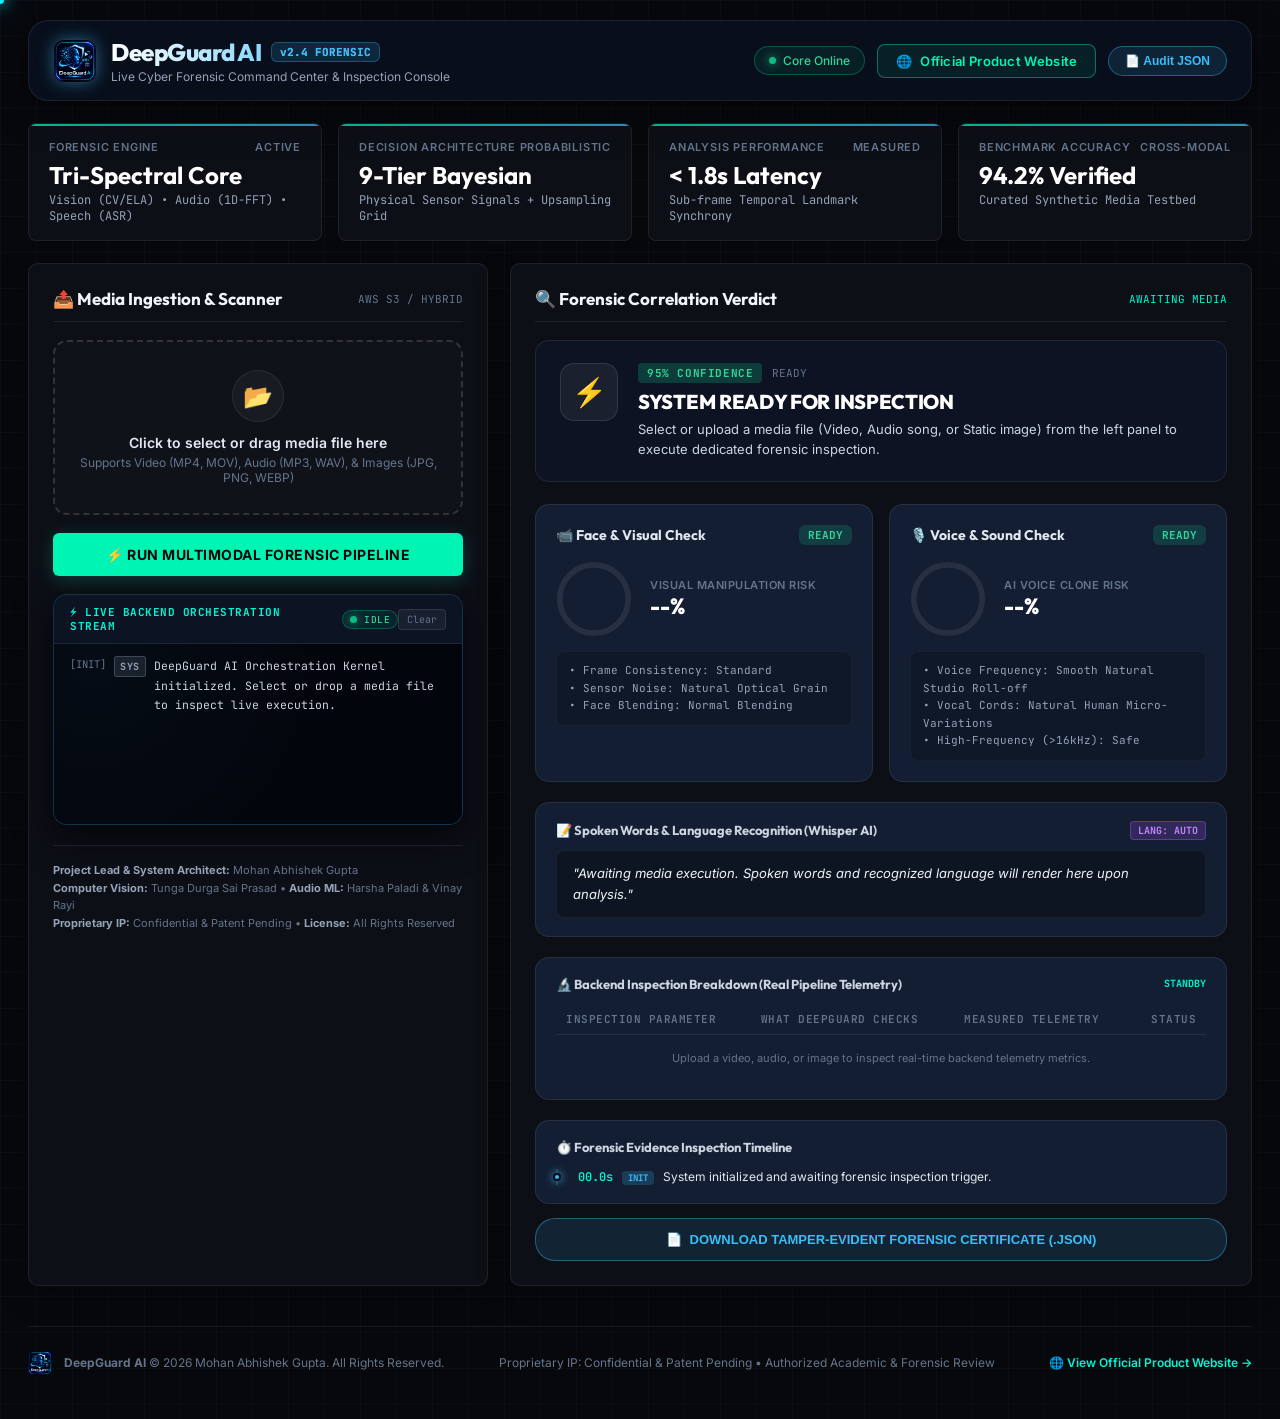
==== frontend/console.html @ 52640ca0 "feat(cursor): port exact Style 07 Electric Blue Laser Comet from showcase to console and website" ====
<!DOCTYPE html>
<html lang="en">
<head>
  <meta charset="UTF-8" />
  <meta name="viewport" content="width=device-width, initial-scale=1.0" />
  <title>DeepGuard AI | Live Cyber Forensic Command Center</title>
  <meta name="description" content="Production Forensic Command Center for Real-Time Multimodal Deepfake and Synthetic Media Inspection. Architect: Mohan Abhishek Gupta." />
  
  <!-- Favicon / App Icon -->
  <link rel="icon" type="image/png" href="assets/DeepGuard_AI_App_logo.png">
  
  <!-- Typography Fonts -->
  <link rel="preconnect" href="https://fonts.googleapis.com">
  <link rel="preconnect" href="https://fonts.gstatic.com" crossorigin>
  <link href="https://fonts.googleapis.com/css2?family=Inter:wght@300;400;500;600;700&family=JetBrains+Mono:wght@400;500;600;700&family=Outfit:wght@400;500;600;700;800;900&display=swap" rel="stylesheet">
  <link rel="stylesheet" href="css/styles.css">
  
  <style>
    /* Dedicated Console Specific Polish */
    .btn-website-link {
      display: inline-flex;
      align-items: center;
      gap: 8px;
      padding: 8px 18px;
      background: rgba(0, 245, 180, 0.08);
      border: 1px solid rgba(0, 245, 180, 0.4);
      border-radius: var(--radius-sm);
      color: #00f5b4;
      font-size: 13px;
      font-weight: 600;
      letter-spacing: 0.3px;
      text-decoration: none;
      transition: all 0.2s ease;
    }
    .btn-website-link:hover {
      background: #00f5b4;
      color: #060608;
      transform: translateY(-1px);
      box-shadow: 0 4px 20px rgba(0, 245, 180, 0.3);
    }
  </style>
</head>
<body>

  <!-- Electric Blue Laser Comet (Style 7 from Cursor Showcase) -->
  <canvas id="laserCanvas"></canvas>
  <div class="c7-laser" id="c7Laser"></div>

  <div class="container">
    
    <!-- ======================================================================
         STICKY CYBER FORENSIC COMMAND HEADER
         ====================================================================== -->
    <header>
      <div class="brand">
        <div style="display: flex; align-items: center; gap: 14px;">
          <img src="assets/DeepGuard_AI_App_logo.png" alt="DeepGuard AI Logo" style="width: 44px; height: 44px; border-radius: 11px; object-fit: contain; box-shadow: 0 0 16px rgba(56, 189, 248, 0.45); border: 1px solid rgba(255, 255, 255, 0.15);">
          <div class="brand-info">
            <h1>DeepGuard AI <span class="tag-ver">v2.4 FORENSIC</span></h1>
            <p>Live Cyber Forensic Command Center &amp; Inspection Console</p>
          </div>
        </div>
      </div>

      <!-- Right Action Controls -->
      <div class="nav-telemetry" style="display: flex; align-items: center; gap: 12px;">
        <span class="pill-badge live"><span class="pulse-dot"></span> Core Online</span>
        
        <!-- Jump to Official Product Website -->
        <a href="website.html" class="btn-website-link">
          <span>🌐</span> <span>Official Product Website</span>
        </a>
        
        <button class="btn-audit" onclick="exportForensicAudit()">📄 Audit JSON</button>
      </div>
    </header>

    <!-- ======================================================================
         TOP TELEMETRY KPI TILES (OPERATIONAL METRICS)
         ====================================================================== -->
    <div class="kpi-grid">
      <div class="kpi-card">
        <div class="kpi-label">Forensic Engine <span>ACTIVE</span></div>
        <div class="kpi-val">Tri-Spectral Core</div>
        <div class="kpi-sub">Vision (CV/ELA) • Audio (1D-FFT) • Speech (ASR)</div>
      </div>
      <div class="kpi-card">
        <div class="kpi-label">Decision Architecture <span>PROBABILISTIC</span></div>
        <div class="kpi-val">9-Tier Bayesian</div>
        <div class="kpi-sub">Physical Sensor Signals + Upsampling Grid</div>
      </div>
      <div class="kpi-card">
        <div class="kpi-label">Analysis Performance <span>MEASURED</span></div>
        <div class="kpi-val">&lt; 1.8s Latency</div>
        <div class="kpi-sub">Sub-frame Temporal Landmark Synchrony</div>
      </div>
      <div class="kpi-card">
        <div class="kpi-label">Benchmark Accuracy <span>CROSS-MODAL</span></div>
        <div class="kpi-val">94.2% Verified</div>
        <div class="kpi-sub">Curated Synthetic Media Testbed</div>
      </div>
    </div>

    <!-- ======================================================================
         MAIN FORENSIC WORKSPACE GRID
         ====================================================================== -->
    <div class="workspace-grid" style="margin-top: 18px;">
      
      <!-- LEFT COLUMN: INGESTION & HUD -->
      <div class="panel">
        <div class="panel-header">
          <h2 class="panel-title">📤 Media Ingestion &amp; Scanner</h2>
          <span style="font-size: 11px; color: var(--text-muted); font-family: 'JetBrains Mono', monospace;">AWS S3 / HYBRID</span>
        </div>

        <!-- Drag & Drop Zone -->
        <div class="dropzone" id="dropZone" onclick="document.getElementById('fileInput').click()">
          <div class="dropzone-icon">📂</div>
          <div class="dropzone-title" id="dropzoneTitle">Click to select or drag media file here</div>
          <div class="dropzone-subtitle" id="dropzoneSubtitle">Supports Video (MP4, MOV), Audio (MP3, WAV), &amp; Images (JPG, PNG, WEBP)</div>
          <input type="file" id="fileInput" class="file-input" accept="video/*,audio/*,image/*" onchange="handleFileSelect(this.files)">
        </div>

        <!-- Live Media Inspection HUD -->
        <div class="media-hud-container" id="mediaHud">
          <img class="media-hud-image" id="hudImage" style="display: none; width: 100%; border-radius: 8px; object-fit: contain; max-height: 280px; background: #000;" alt="Forensic image preview" />
          <video class="media-hud-video" id="hudVideo" controls playsinline style="display: none;"></video>
          
          <!-- Clean Audio Inspection Player -->
          <div id="audioVisualizerBlock" class="audio-player-wrapper" style="display: none;">
            <div style="font-size: 32px; margin-bottom: 6px;">🎙️</div>
            <div style="font-weight: 700; font-size: 14px; color: #ffffff; margin-bottom: 3px;" id="audioTrackTitle">Audio Stream Loaded</div>
            <div style="font-size: 12px; color: var(--text-muted); margin-bottom: 12px;" id="audioTrackMeta">Studio Quality • 44.1 kHz • Acoustic Probing Ready</div>
            <audio class="media-hud-audio" id="hudAudio" controls style="width: 100%; border-radius: 8px;"></audio>
            <div class="audio-track-badge"><span>⚡</span> <span>Acoustic Frequency &amp; Vocoder Spectrum Probed</span></div>
          </div>

          <div class="hud-overlay" id="hudOverlay" style="display: none;">
            <div class="hud-scanline"></div>
            <div class="hud-meta-bar">
              <span id="hudFpsText">FPS: 30.00</span>
              <span id="hudResText">FORENSIC HUD SCANNER</span>
              <span id="hudTimeText">00:00.00</span>
            </div>
            <div class="hud-box-tracker"></div>
            <div class="hud-meta-bar" style="margin-top: auto;">
              <span>OPTICAL NOISE: ACTIVE</span>
              <span>FFT COHERENCE: LOCKED</span>
            </div>
          </div>
        </div>

        <!-- Run Analysis Button -->
        <button class="btn-analyze" id="analyzeBtn" onclick="runAnalysis()">
          <span>⚡ RUN MULTIMODAL FORENSIC PIPELINE</span>
        </button>

        <!-- Dynamic Pipeline Progress Animation -->
        <div class="pipeline-progress" id="pipelineProgress">
          <div class="progress-step" id="step1">⏳ [1/3] Awaiting Media Stream...</div>
          <div class="progress-step" id="step2">⏳ [2/3] Standby for Modality Probing...</div>
          <div class="progress-step" id="step3">⏳ [3/3] Cross-Modal Correlation Queue...</div>
        </div>

        <!-- Real-Time Live Backend Execution Terminal Stream -->
        <div class="live-terminal-panel" id="liveTerminalPanel">
          <div class="live-terminal-header">
            <div class="terminal-stream-title">
              <span>⚡ LIVE BACKEND ORCHESTRATION STREAM</span>
              <span class="pill-badge live" style="font-size: 9.5px; padding: 2px 7px;"><span class="pulse-dot"></span> <span id="streamStatusBadge">IDLE</span></span>
            </div>
            <button class="terminal-clear-btn" onclick="clearLiveLogs()">Clear</button>
          </div>
          <div class="live-terminal-logs" id="liveTerminalLogs">
            <div class="log-line">
              <span class="log-time">[INIT]</span>
              <span class="log-tag tag-sys">SYS</span>
              <span class="log-msg">DeepGuard AI Orchestration Kernel initialized. Select or drop a media file to inspect live execution.</span>
            </div>
          </div>
        </div>

        <!-- Platform Architecture & Research -->
        <div class="team-credits">
          <strong>Project Lead &amp; System Architect:</strong> Mohan Abhishek Gupta<br>
          <strong>Computer Vision:</strong> Tunga Durga Sai Prasad • <strong>Audio ML:</strong> Harsha Paladi &amp; Vinay Rayi<br>
          <strong>Proprietary IP:</strong> Confidential &amp; Patent Pending • <strong>License:</strong> All Rights Reserved
        </div>
      </div>

      <!-- RIGHT COLUMN: FORENSIC HUB -->
      <div class="panel" id="resultsPanel">
        <div class="panel-header">
          <h2 class="panel-title">🔍 Forensic Correlation Verdict</h2>
          <span id="analysisJobId" style="font-size: 11px; color: var(--accent-cyan); font-family: 'JetBrains Mono', monospace;">AWAITING MEDIA</span>
        </div>

        <!-- Dynamic Verdict Banner -->
        <div class="verdict-banner" id="verdictBanner">
          <div class="verdict-icon-container" id="verdictIconContainer">
            <span id="verdictIcon">⚡</span>
          </div>
          <div class="verdict-body">
            <div class="verdict-badge-row">
              <span class="verdict-badge badge-v-auth" id="verdictConfidenceBadge">95% CONFIDENCE</span>
              <span style="font-size: 11px; color: var(--text-muted); font-family: 'JetBrains Mono', monospace;" id="verdictTimestamp">READY</span>
            </div>
            <div class="verdict-title" id="verdictTitle">SYSTEM READY FOR INSPECTION</div>
            <div class="verdict-reason" id="verdictReason">
              Select or upload a media file (Video, Audio song, or Static image) from the left panel to execute dedicated forensic inspection.
            </div>
          </div>
        </div>

        <!-- Modalities Diagnostic Cards -->
        <div class="diagnostic-grid" id="diagnosticGrid">
          
          <!-- Primary Modality Card (Vision / Image) -->
          <div class="diag-card" id="visionDiagCard">
            <div class="diag-header">
              <span class="diag-name" id="visionCardTitle">📹 Face &amp; Visual Check</span>
              <span class="diag-status" id="visionStatusBadge" style="background: rgba(16, 185, 129, 0.2); color: #34d399;">READY</span>
            </div>
            <div class="gauge-wrapper" style="position: relative;">
              <svg class="gauge-svg" viewBox="0 0 80 80">
                <circle class="gauge-circle-bg" cx="40" cy="40" r="36"></circle>
                <circle class="gauge-circle-val" id="visionGaugeCircle" cx="40" cy="40" r="36" stroke="#10b981"></circle>
              </svg>
              <div class="gauge-legend">
                <div class="gauge-legend-title" id="visionLegendTitle">Visual Manipulation Risk</div>
                <div class="gauge-legend-score" id="visionScoreText">--%</div>
              </div>
            </div>
            <div class="diag-metrics-list" id="visionMetricsText">
              • Frame Consistency: Standard<br>
              • Sensor Noise: Natural Optical Grain<br>
              • Face Blending: Normal Blending
            </div>
          </div>

          <!-- Secondary Modality Card (Audio Vocoder / EXIF Sensor) -->
          <div class="diag-card" id="audioDiagCard">
            <div class="diag-header">
              <span class="diag-name" id="audioCardTitle">🎙️ Voice &amp; Sound Check</span>
              <span class="diag-status" id="audioStatusBadge" style="background: rgba(16, 185, 129, 0.2); color: #34d399;">READY</span>
            </div>
            <div class="gauge-wrapper" style="position: relative;">
              <svg class="gauge-svg" viewBox="0 0 80 80">
                <circle class="gauge-circle-bg" cx="40" cy="40" r="36"></circle>
                <circle class="gauge-circle-val" id="audioGaugeCircle" cx="40" cy="40" r="36" stroke="#10b981"></circle>
              </svg>
              <div class="gauge-legend">
                <div class="gauge-legend-title" id="audioLegendTitle">AI Voice Clone Risk</div>
                <div class="gauge-legend-score" id="audioScoreText">--%</div>
              </div>
            </div>
            <div class="diag-metrics-list" id="audioMetricsText">
              • Voice Frequency: Smooth Natural Studio Roll-off<br>
              • Vocal Cords: Natural Human Micro-Variations<br>
              • High-Frequency (&gt;16kHz): Safe
            </div>
          </div>

        </div>

        <!-- Speech Whisper Transcript -->
        <div class="speech-box" id="speechBox">
          <div class="speech-header">
            <span class="speech-title">📝 Spoken Words &amp; Language Recognition (Whisper AI)</span>
            <span class="lang-badge" id="speechLangBadge">LANG: AUTO</span>
          </div>
          <div class="transcript-content" id="speechTranscriptText">
            "Awaiting media execution. Spoken words and recognized language will render here upon analysis."
          </div>
        </div>

        <!-- Real Backend Inspection Breakdown Table -->
        <div class="breakdown-card" id="breakdownCard">
          <div class="breakdown-header">
            <span>🔬 Backend Inspection Breakdown (Real Pipeline Telemetry)</span>
            <span style="font-size: 10px; font-family: 'JetBrains Mono', monospace; color: var(--accent-cyan);" id="breakdownMediaBadge">STANDBY</span>
          </div>
          <table class="breakdown-table">
            <thead>
              <tr>
                <th>Inspection Parameter</th>
                <th>What DeepGuard Checks</th>
                <th>Measured Telemetry</th>
                <th style="text-align: right;">Status</th>
              </tr>
            </thead>
            <tbody id="breakdownTableBody">
              <tr>
                <td colspan="4" style="text-align: center; color: var(--text-muted); padding: 16px;">
                  Upload a video, audio, or image to inspect real-time backend telemetry metrics.
                </td>
              </tr>
            </tbody>
          </table>
        </div>

        <!-- Synchronized Timeline -->
        <div class="timeline-card" id="timelineCard">
          <div class="timeline-header" id="timelineHeader">⏱️ Forensic Evidence Inspection Timeline</div>
          <div class="timeline-stream" id="timelineStream">
            <div class="timeline-node">
              <div class="node-dot"></div>
              <span class="node-time">00.0s</span>
              <span class="node-chip chip-vis">INIT</span>
              <span class="node-text">System initialized and awaiting forensic inspection trigger.</span>
            </div>
          </div>
        </div>

        <!-- Bottom Audit Certificate Trigger -->
        <div style="margin-top: 14px;">
          <button class="btn-audit" style="width: 100%; padding: 13px; font-size: 13px; font-weight: 700; display: flex; align-items: center; justify-content: center; gap: 8px;" onclick="exportForensicAudit()">
            <span>📄</span> <span>DOWNLOAD TAMPER-EVIDENT FORENSIC CERTIFICATE (.JSON)</span>
          </button>
        </div>

      </div>

    </div>

    <!-- ======================================================================
         CONSOLE FOOTER & INTELLECTUAL PROPERTY NOTICE
         ====================================================================== -->
    <footer style="margin-top: 40px; padding: 24px 0; border-top: 1px solid rgba(255, 255, 255, 0.08); display: flex; justify-content: space-between; align-items: center; flex-wrap: wrap; gap: 16px; font-size: 12px; color: var(--text-muted);">
      <div style="display: flex; align-items: center; gap: 12px;">
        <img src="assets/DeepGuard_AI_App_logo.png" alt="Logo" style="width: 24px; height: 24px; border-radius: 6px;">
        <span><strong>DeepGuard AI</strong> &copy; 2026 Mohan Abhishek Gupta. All Rights Reserved.</span>
      </div>
      <div>
        <span>Proprietary IP: Confidential &amp; Patent Pending</span> • 
        <span>Authorized Academic &amp; Forensic Review</span>
      </div>
      <div>
        <a href="website.html" style="color: var(--accent-cyan); text-decoration: none; font-weight: 600;">🌐 View Official Product Website &rarr;</a>
      </div>
    </footer>

  </div>

  <script src="js/app.js" defer></script>
</body>
</html>
---- frontend/css/styles.css ----
/**
 * ==============================================================================
 * 🛡️ DeepGuard AI — Cyber Forensic Command Center Stylesheet
 * Author & Project Lead: Mohan Abhishek Gupta (@MohanAbhishek29)
 * Repository: https://github.com/MohanAbhishek29/DeepGuard_AI
 * License: Proprietary — All Rights Reserved (Patent Pending)
 * Copyright (c) 2026 Mohan Abhishek Gupta. All rights reserved.
 * ==============================================================================
 */

:root {
      --bg-dark: #070a13;
      --bg-surface: rgba(14, 21, 37, 0.75);
      --bg-surface-elevated: rgba(22, 33, 56, 0.85);
      --card-border: rgba(255, 255, 255, 0.08);
      --card-border-glow: rgba(56, 189, 248, 0.25);
      
      --accent-cyan: #00f5d4;
      --accent-blue: #38bdf8;
      --accent-indigo: #6366f1;
      --accent-purple: #a855f7;
      
      --danger: #f43f5e;
      --danger-glow: rgba(244, 63, 94, 0.35);
      --success: #10b981;
      --success-glow: rgba(16, 185, 129, 0.35);
      --warning: #f59e0b;
      --warning-glow: rgba(245, 158, 11, 0.35);
      
      --text-primary: #f8fafc;
      --text-secondary: #94a3b8;
      --text-muted: #64748b;
      
      --radius-sm: 8px;
      --radius-md: 14px;
      --radius-lg: 20px;
    }

    * { box-sizing: border-box; margin: 0; padding: 0; }

    body {
      background-color: #07080c;
      background-image: 
        linear-gradient(rgba(255, 255, 255, 0.02) 1px, transparent 1px),
        linear-gradient(90deg, rgba(255, 255, 255, 0.02) 1px, transparent 1px);
      background-size: 36px 36px;
      color: var(--text-primary);
      font-family: 'Inter', -apple-system, sans-serif;
      min-height: 100vh;
      padding: 20px 28px;
      overflow-x: hidden;
    }

    .container {
      max-width: 1440px;
      margin: 0 auto;
    }

    /* Top Navigation / Header */
    header {
      display: flex;
      justify-content: space-between;
      align-items: center;
      padding: 16px 24px;
      background: var(--bg-surface);
      backdrop-filter: blur(20px);
      border: 1px solid var(--card-border);
      border-radius: var(--radius-lg);
      margin-bottom: 22px;
      box-shadow: 0 12px 36px rgba(0, 0, 0, 0.4);
    }

    .brand {
      display: flex;
      align-items: center;
      gap: 16px;
    }

    .logo-container {
      position: relative;
      width: 48px;
      height: 48px;
      background: linear-gradient(135deg, var(--accent-blue), var(--accent-indigo));
      border-radius: 12px;
      display: flex;
      align-items: center;
      justify-content: center;
      font-size: 24px;
      box-shadow: 0 0 24px rgba(56, 189, 248, 0.45);
    }

    .logo-container::after {
      content: '';
      position: absolute;
      inset: -3px;
      border-radius: 15px;
      background: linear-gradient(135deg, var(--accent-cyan), var(--accent-purple));
      z-index: -1;
      opacity: 0.6;
      filter: blur(6px);
      animation: pulseGlow 3s ease-in-out infinite alternate;
    }

    @keyframes pulseGlow {
      0% { opacity: 0.4; filter: blur(4px); }
      100% { opacity: 0.8; filter: blur(8px); }
    }

    .brand-info h1 {
      font-family: 'Outfit', sans-serif;
      font-size: 24px;
      font-weight: 800;
      letter-spacing: -0.5px;
      background: linear-gradient(90deg, #ffffff, #7dd3fc, #c084fc);
      -webkit-background-clip: text;
      -webkit-text-fill-color: transparent;
      display: flex;
      align-items: center;
      gap: 10px;
    }

    .brand-info h1 span.tag-ver {
      font-size: 11px;
      font-family: 'JetBrains Mono', monospace;
      font-weight: 700;
      letter-spacing: 0px;
      padding: 2px 8px;
      border-radius: 6px;
      background: rgba(56, 189, 248, 0.15);
      border: 1px solid rgba(56, 189, 248, 0.3);
      -webkit-text-fill-color: var(--accent-blue);
    }

    .brand-info p {
      font-size: 12px;
      color: var(--text-secondary);
      font-weight: 400;
      margin-top: 2px;
    }

    .nav-telemetry {
      display: flex;
      align-items: center;
      gap: 12px;
      flex-wrap: wrap;
    }

    .pill-badge {
      display: inline-flex;
      align-items: center;
      gap: 7px;
      padding: 6px 14px;
      border-radius: 20px;
      font-size: 12px;
      font-weight: 500;
      background: rgba(255, 255, 255, 0.03);
      border: 1px solid var(--card-border);
      color: var(--text-secondary);
      transition: all 0.2s ease;
    }

    .pill-badge:hover {
      border-color: rgba(255, 255, 255, 0.2);
      background: rgba(255, 255, 255, 0.06);
    }

    .pill-badge.live {
      border-color: rgba(16, 185, 129, 0.35);
      color: #34d399;
      background: rgba(16, 185, 129, 0.1);
    }

    .pulse-dot {
      width: 7px;
      height: 7px;
      border-radius: 50%;
      background: #10b981;
      box-shadow: 0 0 10px #10b981;
      animation: blinkDot 1.6s ease-in-out infinite;
    }

    @keyframes blinkDot {
      0%, 100% { opacity: 1; transform: scale(1); }
      50% { opacity: 0.4; transform: scale(0.85); }
    }

    .btn-audit {
      padding: 7px 16px;
      border-radius: 20px;
      background: rgba(56, 189, 248, 0.12);
      border: 1px solid rgba(56, 189, 248, 0.4);
      color: var(--accent-blue);
      font-size: 12px;
      font-weight: 600;
      cursor: pointer;
      display: inline-flex;
      align-items: center;
      gap: 6px;
      transition: all 0.2s ease;
    }

    .btn-audit:hover {
      background: var(--accent-blue);
      color: #070a13;
      box-shadow: 0 0 16px rgba(56, 189, 248, 0.5);
    }

    /* Top Telemetry KPI Bar */
    .kpi-grid {
      display: grid;
      grid-template-columns: repeat(4, 1fr);
      gap: 16px;
      margin-bottom: 22px;
    }

    @media (max-width: 1024px) {
      .kpi-grid { grid-template-columns: repeat(2, 1fr); }
    }
    @media (max-width: 640px) {
      .kpi-grid { grid-template-columns: 1fr; }
    }

    .kpi-card {
      background: #0d0f17;
      border: 1px solid rgba(255, 255, 255, 0.08);
      border-radius: 8px;
      padding: 16px 20px;
      position: relative;
      overflow: hidden;
      transition: border-color 0.2s, transform 0.2s;
    }

    .kpi-card:hover {
      border-color: rgba(0, 245, 180, 0.35);
      transform: translateY(-1px);
    }

    .kpi-card::before {
      content: '';
      position: absolute;
      top: 0; left: 0; right: 0; height: 2px;
      background: linear-gradient(90deg, #00f5b4, #38bdf8);
      opacity: 0.8;
    }

    .kpi-label {
      font-size: 11px;
      font-weight: 600;
      text-transform: uppercase;
      letter-spacing: 0.8px;
      color: var(--text-muted);
      display: flex;
      align-items: center;
      justify-content: space-between;
    }

    .kpi-val {
      font-family: 'Outfit', sans-serif;
      font-size: 24px;
      font-weight: 700;
      color: #ffffff;
      margin: 6px 0 2px;
    }

    .kpi-sub {
      font-size: 12px;
      color: var(--text-secondary);
      font-family: 'JetBrains Mono', monospace;
    }

    /* Main Workspace Grid */
    .workspace-grid {
      display: grid;
      grid-template-columns: 460px 1fr;
      gap: 22px;
    }

    @media (max-width: 1100px) {
      .workspace-grid { grid-template-columns: 1fr; }
    }

    .panel {
      background: #0d0f17;
      border: 1px solid rgba(255, 255, 255, 0.08);
      border-radius: 10px;
      padding: 24px;
      box-shadow: 0 8px 32px rgba(0, 0, 0, 0.25);
    }

    .panel-header {
      display: flex;
      justify-content: space-between;
      align-items: center;
      margin-bottom: 18px;
      padding-bottom: 12px;
      border-bottom: 1px solid var(--card-border);
    }

    .panel-title {
      font-family: 'Outfit', sans-serif;
      font-size: 17px;
      font-weight: 700;
      display: flex;
      align-items: center;
      gap: 10px;
      color: #f1f5f9;
    }



    /* Drag & Drop Upload Zone */
    .dropzone {
      position: relative;
      border: 2px dashed rgba(255, 255, 255, 0.14);
      border-radius: var(--radius-md);
      padding: 28px 18px;
      text-align: center;
      cursor: pointer;
      background: rgba(255, 255, 255, 0.015);
      transition: all 0.25s ease;
      overflow: hidden;
    }

    .dropzone:hover, .dropzone.dragover {
      border-color: var(--accent-blue);
      background: rgba(56, 189, 248, 0.05);
      box-shadow: 0 0 30px rgba(56, 189, 248, 0.18);
    }

    .dropzone-icon {
      width: 52px;
      height: 52px;
      margin: 0 auto 12px;
      background: rgba(255, 255, 255, 0.04);
      border-radius: 50%;
      display: flex;
      align-items: center;
      justify-content: center;
      font-size: 24px;
      color: var(--accent-blue);
      border: 1px solid rgba(255, 255, 255, 0.08);
      transition: all 0.25s ease;
    }

    .dropzone:hover .dropzone-icon {
      transform: scale(1.1);
      background: rgba(56, 189, 248, 0.15);
      border-color: rgba(56, 189, 248, 0.4);
    }

    .dropzone-title {
      font-size: 14px;
      font-weight: 600;
      color: #e2e8f0;
      margin-bottom: 4px;
    }

    .dropzone-subtitle {
      font-size: 12px;
      color: var(--text-muted);
    }

    .file-input { display: none; }

    /* Live Media Inspection HUD / Preview */
    .media-hud-container {
      margin-top: 16px;
      border-radius: var(--radius-md);
      background: #000000;
      border: 1px solid rgba(255, 255, 255, 0.1);
      overflow: hidden;
      position: relative;
      display: none;
    }

    .media-hud-video {
      width: 100%;
      max-height: 240px;
      display: block;
      object-fit: cover;
      background: #000;
    }

    .media-hud-audio {
      width: 100%;
      padding: 12px;
      display: block;
    }

    .hud-overlay {
      position: absolute;
      inset: 0;
      pointer-events: none;
      display: flex;
      flex-direction: column;
      justify-content: space-between;
      padding: 10px;
    }

    .hud-scanline {
      position: absolute;
      top: 0; left: 0; right: 0; height: 2px;
      background: linear-gradient(90deg, transparent, var(--accent-cyan), transparent);
      box-shadow: 0 0 12px var(--accent-cyan);
      animation: scanAnim 2.4s linear infinite;
    }

    @keyframes scanAnim {
      0% { top: 0%; opacity: 0; }
      15% { opacity: 1; }
      85% { opacity: 1; }
      100% { top: 100%; opacity: 0; }
    }

    .hud-meta-bar {
      display: flex;
      justify-content: space-between;
      font-family: 'JetBrains Mono', monospace;
      font-size: 10px;
      color: var(--accent-cyan);
      background: rgba(0, 0, 0, 0.7);
      padding: 3px 8px;
      border-radius: 4px;
      backdrop-filter: blur(4px);
    }

    .hud-box-tracker {
      position: absolute;
      top: 25%; left: 35%; width: 30%; height: 50%;
      border: 1px dashed rgba(0, 245, 212, 0.7);
      border-radius: 8px;
      box-shadow: 0 0 10px rgba(0, 245, 212, 0.2);
    }
    .hud-box-tracker::before {
      content: 'FACE TRACKER [256x256]';
      position: absolute;
      top: -16px; left: 0;
      font-size: 8px;
      font-family: 'JetBrains Mono', monospace;
      color: var(--accent-cyan);
      letter-spacing: 0.5px;
    }

    /* Audio Spectrum Canvas */
    #audioSpectrumCanvas {
      width: 100%;
      height: 70px;
      display: block;
      background: #070c18;
    }

    /* Big Action Button */
    .btn-analyze {
      width: 100%;
      margin-top: 18px;
      padding: 13px 20px;
      border: none;
      border-radius: 6px;
      background: #00f5b4;
      color: #060608;
      font-family: 'Inter', sans-serif;
      font-size: 14px;
      font-weight: 700;
      letter-spacing: 0.5px;
      cursor: pointer;
      box-shadow: 0 4px 18px rgba(0, 245, 180, 0.2);
      transition: all 0.2s ease;
      display: flex;
      align-items: center;
      justify-content: center;
      gap: 10px;
      position: relative;
    }

    .btn-analyze:hover {
      background: #34d399;
      box-shadow: 0 6px 24px rgba(0, 245, 180, 0.35);
      transform: translateY(-1px);
    }

    .btn-analyze:active {
      transform: translateY(1px);
    }

    .btn-analyze:disabled {
      opacity: 0.6;
      cursor: not-allowed;
      transform: none;
    }

    /* Pipeline Step Progress Animation */
    .pipeline-progress {
      margin-top: 14px;
      display: none;
      background: rgba(0, 0, 0, 0.3);
      border: 1px solid var(--card-border);
      border-radius: var(--radius-sm);
      padding: 10px 14px;
      font-size: 12px;
      font-family: 'JetBrains Mono', monospace;
      color: var(--accent-cyan);
    }

    .progress-step {
      display: flex;
      align-items: center;
      gap: 8px;
      margin-bottom: 4px;
    }
    .progress-step:last-child { margin-bottom: 0; }

    /* Owners / Capstone Credit Block */
    .team-credits {
      margin-top: 20px;
      padding-top: 16px;
      border-top: 1px solid var(--card-border);
      font-size: 11px;
      color: var(--text-muted);
      line-height: 1.6;
    }
    .team-credits strong { color: var(--text-secondary); }

    /* RIGHT COLUMN: FORENSIC INVESTIGATION HUB */
    
    /* Big Dynamic Verdict Banner */
    .verdict-banner {
      border-radius: var(--radius-md);
      padding: 22px 24px;
      margin-bottom: 22px;
      display: flex;
      align-items: flex-start;
      gap: 20px;
      position: relative;
      overflow: hidden;
      transition: all 0.3s ease;
      background: rgba(14, 21, 37, 0.9);
      border: 1px solid var(--card-border);
    }

    .verdict-banner.authentic {
      background: linear-gradient(135deg, rgba(16, 185, 129, 0.15), rgba(6, 78, 59, 0.25));
      border: 1px solid rgba(16, 185, 129, 0.45);
      box-shadow: 0 0 35px rgba(16, 185, 129, 0.25);
    }

    .verdict-banner.manipulated {
      background: linear-gradient(135deg, rgba(244, 63, 94, 0.16), rgba(136, 19, 55, 0.25));
      border: 1px solid rgba(244, 63, 94, 0.45);
      box-shadow: 0 0 35px rgba(244, 63, 94, 0.25);
    }

    .verdict-banner.synthetic_audio {
      background: linear-gradient(135deg, rgba(168, 85, 247, 0.16), rgba(88, 28, 135, 0.25));
      border: 1px solid rgba(168, 85, 247, 0.45);
      box-shadow: 0 0 35px rgba(168, 85, 247, 0.25);
    }

    .verdict-icon-container {
      width: 58px;
      height: 58px;
      border-radius: 14px;
      display: flex;
      align-items: center;
      justify-content: center;
      font-size: 28px;
      flex-shrink: 0;
      background: rgba(255, 255, 255, 0.06);
      border: 1px solid rgba(255, 255, 255, 0.1);
    }

    .verdict-body {
      flex: 1;
    }

    .verdict-badge-row {
      display: flex;
      align-items: center;
      gap: 10px;
      margin-bottom: 6px;
    }

    .verdict-badge {
      font-size: 11px;
      font-weight: 700;
      text-transform: uppercase;
      letter-spacing: 0.6px;
      padding: 3px 9px;
      border-radius: 4px;
      font-family: 'JetBrains Mono', monospace;
    }

    .badge-v-auth { background: rgba(16, 185, 129, 0.25); color: #34d399; }
    .badge-v-fake { background: rgba(244, 63, 94, 0.25); color: #fb7185; }

    .verdict-title {
      font-family: 'Outfit', sans-serif;
      font-size: 20px;
      font-weight: 800;
      letter-spacing: -0.3px;
      color: #ffffff;
      margin-bottom: 6px;
    }

    .verdict-reason {
      font-size: 13px;
      color: #cbd5e1;
      line-height: 1.5;
    }

    /* Radial Gauges & Modalities Grid */
    .diagnostic-grid {
      display: grid;
      grid-template-columns: repeat(2, 1fr);
      gap: 16px;
      margin-bottom: 20px;
    }

    @media (max-width: 768px) {
      .diagnostic-grid { grid-template-columns: 1fr; }
    }

    .diag-card {
      background: var(--bg-surface-elevated);
      border: 1px solid var(--card-border);
      border-radius: var(--radius-md);
      padding: 20px;
      position: relative;
      transition: all 0.2s ease;
    }

    .diag-card:hover {
      border-color: rgba(255, 255, 255, 0.15);
    }

    .diag-header {
      display: flex;
      justify-content: space-between;
      align-items: center;
      margin-bottom: 16px;
    }

    .diag-name {
      font-family: 'Outfit', sans-serif;
      font-size: 14px;
      font-weight: 700;
      color: #e2e8f0;
      display: flex;
      align-items: center;
      gap: 8px;
    }

    .diag-status {
      font-size: 11px;
      font-weight: 700;
      padding: 3px 9px;
      border-radius: 6px;
      font-family: 'JetBrains Mono', monospace;
    }

    /* Circular SVG Gauge */
    .gauge-wrapper {
      display: flex;
      align-items: center;
      gap: 18px;
      margin-bottom: 14px;
    }

    .gauge-svg {
      width: 76px;
      height: 76px;
      transform: rotate(-90deg);
      flex-shrink: 0;
    }

    .gauge-circle-bg {
      fill: none;
      stroke: rgba(255, 255, 255, 0.08);
      stroke-width: 6;
    }

    .gauge-circle-val {
      fill: none;
      stroke-width: 6;
      stroke-linecap: round;
      stroke-dasharray: 226;
      stroke-dashoffset: 226;
      transition: stroke-dashoffset 1s ease, stroke 0.3s ease;
    }

    .gauge-center-text {
      position: absolute;
      font-family: 'Outfit', sans-serif;
      font-size: 17px;
      font-weight: 800;
      color: #ffffff;
    }

    .gauge-legend {
      flex: 1;
    }

    .gauge-legend-title {
      font-size: 11px;
      color: var(--text-muted);
      text-transform: uppercase;
      font-weight: 600;
      letter-spacing: 0.5px;
    }

    .gauge-legend-score {
      font-family: 'Outfit', sans-serif;
      font-size: 22px;
      font-weight: 800;
      color: #ffffff;
    }

    .diag-metrics-list {
      font-size: 11px;
      color: var(--text-secondary);
      line-height: 1.6;
      background: rgba(0, 0, 0, 0.2);
      padding: 10px 12px;
      border-radius: var(--radius-sm);
      border: 1px solid rgba(255, 255, 255, 0.04);
      font-family: 'JetBrains Mono', monospace;
    }

    /* Whisper ASR Linguistic Section */
    .speech-box {
      background: var(--bg-surface-elevated);
      border: 1px solid var(--card-border);
      border-radius: var(--radius-md);
      padding: 18px 20px;
      margin-bottom: 20px;
    }

    .speech-header {
      display: flex;
      justify-content: space-between;
      align-items: center;
      margin-bottom: 10px;
    }

    .speech-title {
      font-family: 'Outfit', sans-serif;
      font-size: 13px;
      font-weight: 700;
      color: #cbd5e1;
      display: flex;
      align-items: center;
      gap: 7px;
    }

    .lang-badge {
      font-size: 10px;
      font-family: 'JetBrains Mono', monospace;
      font-weight: 700;
      padding: 2px 7px;
      border-radius: 4px;
      background: rgba(168, 85, 247, 0.2);
      border: 1px solid rgba(168, 85, 247, 0.4);
      color: #c084fc;
    }

    .transcript-content {
      background: rgba(0, 0, 0, 0.3);
      border: 1px solid rgba(255, 255, 255, 0.05);
      border-radius: var(--radius-sm);
      padding: 12px 16px;
      font-size: 13px;
      line-height: 1.6;
      color: #f1f5f9;
      font-style: italic;
    }

    /* Synchronized Timeline */
    .timeline-card {
      background: var(--bg-surface-elevated);
      border: 1px solid var(--card-border);
      border-radius: var(--radius-md);
      padding: 18px 20px;
    }

    .timeline-header {
      font-family: 'Outfit', sans-serif;
      font-size: 13px;
      font-weight: 700;
      color: #cbd5e1;
      margin-bottom: 14px;
      display: flex;
      align-items: center;
      gap: 7px;
    }

    .timeline-stream {
      position: relative;
      padding-left: 20px;
      border-left: 2px solid rgba(255, 255, 255, 0.1);
    }

    .timeline-node {
      position: relative;
      margin-bottom: 12px;
      font-size: 12px;
    }
    .timeline-node:last-child { margin-bottom: 0; }

    .node-dot {
      position: absolute;
      left: -25px;
      top: 4px;
      width: 8px;
      height: 8px;
      border-radius: 50%;
      background: var(--accent-blue);
      border: 2px solid var(--bg-dark);
      box-shadow: 0 0 8px var(--accent-blue);
    }

    .node-time {
      font-family: 'JetBrains Mono', monospace;
      font-weight: 600;
      color: var(--accent-cyan);
      margin-right: 6px;
    }

    .node-chip {
      display: inline-block;
      font-size: 9px;
      font-weight: 700;
      padding: 1px 6px;
      border-radius: 4px;
      text-transform: uppercase;
      font-family: 'JetBrains Mono', monospace;
      margin-right: 6px;
    }
    .chip-vis { background: rgba(56, 189, 248, 0.2); color: #38bdf8; }
    .chip-aud { background: rgba(168, 85, 247, 0.2); color: #c084fc; }
    .chip-spe { background: rgba(0, 245, 212, 0.2); color: #00f5d4; }

    .node-text {
      color: #e2e8f0;
    }

    /* Spinner */
    .spinner {
      width: 18px;
      height: 18px;
      border: 2px solid rgba(255, 255, 255, 0.3);
      border-radius: 50%;
      border-top-color: #ffffff;
      animation: spin 0.7s linear infinite;
    }
    @keyframes spin { to { transform: rotate(360deg); } }


/* Backend Telemetry Breakdown Table */
.breakdown-card {
  background: var(--bg-surface-elevated);
  border: 1px solid var(--card-border);
  border-radius: var(--radius-md);
  padding: 18px 20px;
  margin-bottom: 20px;
}

.breakdown-header {
  font-family: 'Outfit', sans-serif;
  font-size: 13px;
  font-weight: 700;
  color: #cbd5e1;
  margin-bottom: 12px;
  display: flex;
  justify-content: space-between;
  align-items: center;
}

.breakdown-table {
  width: 100%;
  border-collapse: collapse;
  font-size: 11px;
}

.breakdown-table th {
  text-align: left;
  padding: 8px 10px;
  color: var(--text-muted);
  border-bottom: 1px solid rgba(255, 255, 255, 0.08);
  font-family: 'JetBrains Mono', monospace;
  font-weight: 600;
  text-transform: uppercase;
  letter-spacing: 0.5px;
}

.breakdown-table td {
  padding: 9px 10px;
  border-bottom: 1px solid rgba(255, 255, 255, 0.04);
  color: #e2e8f0;
  vertical-align: middle;
}

.breakdown-table tr:last-child td {
  border-bottom: none;
}

.status-pill {
  display: inline-flex;
  align-items: center;
  gap: 5px;
  padding: 2px 8px;
  border-radius: 4px;
  font-size: 10px;
  font-family: 'JetBrains Mono', monospace;
  font-weight: 700;
}

.pill-pass {
  background: rgba(16, 185, 129, 0.18);
  color: #34d399;
  border: 1px solid rgba(16, 185, 129, 0.35);
}

.pill-flag {
  background: rgba(244, 63, 94, 0.18);
  color: #fb7185;
  border: 1px solid rgba(244, 63, 94, 0.35);
}

.pill-info {
  background: rgba(56, 189, 248, 0.15);
  color: #38bdf8;
  border: 1px solid rgba(56, 189, 248, 0.3);
}

/* Audio Player Clean Styling */
.audio-player-wrapper {
  background: rgba(0, 0, 0, 0.35);
  border: 1px solid var(--card-border);
  border-radius: var(--radius-md);
  padding: 20px;
  text-align: center;
}

.audio-track-badge {
  display: inline-flex;
  align-items: center;
  gap: 6px;
  font-size: 11px;
  font-family: 'JetBrains Mono', monospace;
  color: var(--accent-cyan);
  background: rgba(0, 245, 212, 0.1);
  border: 1px solid rgba(0, 245, 212, 0.25);
  padding: 4px 10px;
  border-radius: 20px;
  margin-top: 10px;
}

/* Smooth Scrolling & Sticky Header */
html {
  scroll-behavior: smooth;
}

header {
  position: sticky;
  top: 14px;
  z-index: 1000;
  backdrop-filter: blur(24px) saturate(180%);
  background: rgba(10, 16, 30, 0.88);
}

.nav-center-menu {
  display: flex;
  align-items: center;
  gap: 18px;
}

.nav-link-btn {
  color: var(--text-secondary);
  text-decoration: none;
  font-size: 13px;
  font-weight: 500;
  padding: 6px 12px;
  border-radius: var(--radius-sm);
  transition: all 0.2s ease;
}

.nav-link-btn:hover {
  color: #ffffff;
  background: rgba(255, 255, 255, 0.06);
}

.nav-link-btn.active {
  color: var(--accent-cyan);
  background: rgba(0, 245, 212, 0.1);
}

/* ==========================================================================
   HERO OVERVIEW SECTION
   ========================================================================== */
.hero-section {
  display: grid;
  grid-template-columns: 1.15fr 0.85fr;
  gap: 40px;
  align-items: center;
  padding: 44px 0 54px 0;
  border-bottom: 1px solid rgba(255, 255, 255, 0.08);
  margin-bottom: 40px;
}

@media (max-width: 992px) {
  .hero-section {
    grid-template-columns: 1fr;
    text-align: center;
  }
}

.hero-badge-pill {
  display: inline-flex;
  align-items: center;
  gap: 8px;
  padding: 6px 14px;
  border-radius: 20px;
  background: rgba(56, 189, 248, 0.12);
  border: 1px solid rgba(56, 189, 248, 0.3);
  color: var(--accent-blue);
  font-size: 12px;
  font-weight: 600;
  margin-bottom: 18px;
  font-family: 'JetBrains Mono', monospace;
}

.hero-title {
  font-family: 'Outfit', sans-serif;
  font-size: 46px;
  font-weight: 800;
  line-height: 1.12;
  letter-spacing: -1.2px;
  color: #ffffff;
  margin-bottom: 18px;
}

.hero-title span.gradient-text {
  background: linear-gradient(135deg, var(--accent-cyan), var(--accent-blue), var(--accent-purple));
  -webkit-background-clip: text;
  -webkit-text-fill-color: transparent;
}

.hero-desc {
  font-size: 16px;
  line-height: 1.68;
  color: #94a3b8;
  margin-bottom: 28px;
  max-width: 620px;
}

.hero-cta-group {
  display: flex;
  align-items: center;
  gap: 16px;
  flex-wrap: wrap;
}

.btn-hero-primary {
  display: inline-flex;
  align-items: center;
  gap: 10px;
  padding: 15px 28px;
  border-radius: 30px;
  background: linear-gradient(135deg, var(--accent-blue), var(--accent-indigo));
  color: #ffffff;
  font-family: 'Outfit', sans-serif;
  font-size: 15px;
  font-weight: 700;
  text-decoration: none;
  box-shadow: 0 4px 25px rgba(56, 189, 248, 0.4);
  transition: all 0.25s ease;
}

.btn-hero-primary:hover {
  transform: translateY(-2px);
  box-shadow: 0 8px 32px rgba(99, 102, 241, 0.6);
  background: linear-gradient(135deg, #0284c7, #4f46e5);
}

.btn-hero-secondary {
  display: inline-flex;
  align-items: center;
  gap: 8px;
  padding: 14px 24px;
  border-radius: 30px;
  background: rgba(255, 255, 255, 0.05);
  border: 1px solid rgba(255, 255, 255, 0.15);
  color: #e2e8f0;
  font-family: 'Outfit', sans-serif;
  font-size: 14px;
  font-weight: 600;
  text-decoration: none;
  transition: all 0.2s ease;
}

.btn-hero-secondary:hover {
  background: rgba(255, 255, 255, 0.1);
  border-color: rgba(255, 255, 255, 0.3);
  color: #ffffff;
}

.hero-visual-wrapper {
  position: relative;
  border-radius: var(--radius-lg);
  padding: 8px;
  background: linear-gradient(135deg, rgba(56, 189, 248, 0.3), rgba(168, 85, 247, 0.2));
  box-shadow: 0 20px 50px rgba(0, 0, 0, 0.6);
}

.hero-visual-card {
  position: relative;
  border-radius: calc(var(--radius-lg) - 6px);
  overflow: hidden;
  background: #000000;
  border: 1px solid rgba(255, 255, 255, 0.1);
}

.hero-main-img {
  width: 100%;
  height: auto;
  display: block;
  object-fit: cover;
  transition: transform 0.4s ease;
}

.hero-visual-wrapper:hover .hero-main-img {
  transform: scale(1.02);
}

.floating-telemetry-chip {
  position: absolute;
  background: rgba(10, 16, 30, 0.9);
  backdrop-filter: blur(12px);
  border: 1px solid rgba(56, 189, 248, 0.35);
  border-radius: 20px;
  padding: 8px 16px;
  font-size: 11px;
  font-family: 'JetBrains Mono', monospace;
  font-weight: 700;
  color: var(--accent-cyan);
  box-shadow: 0 8px 24px rgba(0, 0, 0, 0.5);
}

.chip-pos-tl { top: 16px; left: 16px; }
.chip-pos-br { bottom: 16px; right: 16px; }

/* ==========================================================================
   SECTIONS GENERAL STYLES
   ========================================================================== */
.section-wrapper {
  padding: 38px 0;
  border-bottom: 1px solid rgba(255, 255, 255, 0.08);
}

.section-header-block {
  text-align: center;
  max-width: 780px;
  margin: 0 auto 36px auto;
}

.section-eyebrow {
  display: inline-block;
  font-family: 'JetBrains Mono', monospace;
  font-size: 11px;
  font-weight: 700;
  text-transform: uppercase;
  letter-spacing: 1.5px;
  color: var(--accent-cyan);
  margin-bottom: 8px;
}

.section-heading {
  font-family: 'Outfit', sans-serif;
  font-size: 32px;
  font-weight: 800;
  letter-spacing: -0.6px;
  color: #ffffff;
  margin-bottom: 12px;
}

.section-subtext {
  font-size: 15px;
  line-height: 1.6;
  color: #94a3b8;
}

/* 3-Column Threat & Method Cards */
.info-cards-grid {
  display: grid;
  grid-template-columns: repeat(3, 1fr);
  gap: 24px;
}

@media (max-width: 900px) {
  .info-cards-grid {
    grid-template-columns: 1fr;
  }
}

.feature-box {
  background: var(--bg-surface);
  border: 1px solid var(--card-border);
  border-radius: var(--radius-md);
  padding: 26px 22px;
  transition: all 0.3s ease;
  position: relative;
  overflow: hidden;
}

.feature-box:hover {
  border-color: rgba(56, 189, 248, 0.4);
  transform: translateY(-4px);
  box-shadow: 0 12px 30px rgba(0, 0, 0, 0.4);
}

.feature-box::before {
  content: '';
  position: absolute;
  top: 0; left: 0; right: 0; height: 3px;
  background: linear-gradient(90deg, var(--accent-cyan), var(--accent-indigo));
  opacity: 0;
  transition: opacity 0.3s ease;
}

.feature-box:hover::before {
  opacity: 1;
}

.feature-icon-badge {
  width: 48px;
  height: 48px;
  border-radius: 12px;
  display: flex;
  align-items: center;
  justify-content: center;
  font-size: 22px;
  background: rgba(255, 255, 255, 0.05);
  border: 1px solid rgba(255, 255, 255, 0.1);
  margin-bottom: 16px;
}

.feature-title {
  font-family: 'Outfit', sans-serif;
  font-size: 18px;
  font-weight: 700;
  color: #ffffff;
  margin-bottom: 8px;
}

.feature-text {
  font-size: 13px;
  line-height: 1.62;
  color: #94a3b8;
}

.feature-pill-row {
  margin-top: 16px;
  display: flex;
  gap: 6px;
  flex-wrap: wrap;
}

.feature-tag {
  font-size: 10px;
  font-family: 'JetBrains Mono', monospace;
  padding: 2px 7px;
  border-radius: 4px;
  background: rgba(255, 255, 255, 0.05);
  color: #cbd5e1;
}

/* Benchmark Table Wrapper */
.benchmark-card {
  background: var(--bg-surface);
  border: 1px solid var(--card-border);
  border-radius: var(--radius-md);
  padding: 26px;
  margin-top: 20px;
}

.benchmark-table-full {
  width: 100%;
  border-collapse: collapse;
  font-size: 13px;
}

.benchmark-table-full th {
  text-align: left;
  padding: 12px 14px;
  color: var(--text-muted);
  border-bottom: 1px solid rgba(255, 255, 255, 0.1);
  font-family: 'JetBrains Mono', monospace;
  font-size: 11px;
  text-transform: uppercase;
}

.benchmark-table-full td {
  padding: 14px;
  border-bottom: 1px solid rgba(255, 255, 255, 0.05);
  color: #e2e8f0;
}

.benchmark-table-full tr:last-child td {
  border-bottom: none;
}


/* ==============================================================================
   CYBER SCI-FI CUSTOM CURSOR
   ============================================================================== */
@media (pointer: fine) {
  body, a, button, input, select, textarea, .dropzone, .btn-analyze, .nav-item, .bento-card, .morph-tab-btn {
    cursor: none !important;
  }
}

.cyber-cursor-dot {
  position: fixed;
  top: 0;
  left: 0;
  width: 6px;
  height: 6px;
  background: #00f5d4;
  border-radius: 50%;
  pointer-events: none;
  z-index: 999999;
  transform: translate(-50%, -50%);
  box-shadow: 0 0 10px #00f5d4, 0 0 20px #00f5d4;
  transition: transform 0.05s ease-out, background-color 0.2s ease;
}

.cyber-cursor-ring {
  position: fixed;
  top: 0;
  left: 0;
  width: 32px;
  height: 32px;
  border: 1.5px solid rgba(56, 189, 248, 0.65);
  border-radius: 50%;
  pointer-events: none;
  z-index: 999998;
  transform: translate(-50%, -50%);
  box-shadow: 0 0 14px rgba(56, 189, 248, 0.25);
  transition: width 0.2s cubic-bezier(0.16, 1, 0.3, 1),
              height 0.2s cubic-bezier(0.16, 1, 0.3, 1),
              border-color 0.2s ease,
              background-color 0.2s ease,
              transform 0.08s ease-out;
}

.cyber-cursor-ring.cursor-hover {
  width: 52px;
  height: 52px;
  border-color: #00f5d4;
  background-color: rgba(0, 245, 212, 0.08);
  box-shadow: 0 0 24px rgba(0, 245, 212, 0.45);
}

.cyber-cursor-ring.cursor-click {
  width: 22px;
  height: 22px;
  border-color: #a855f7;
  background-color: rgba(168, 85, 247, 0.25);
  box-shadow: 0 0 20px rgba(168, 85, 247, 0.7);
}

/* ==============================================================================
   LIVE BACKEND REAL-TIME ORCHESTRATION TERMINAL STREAM
   ============================================================================== */
.live-terminal-panel {
  margin-top: 18px;
  background: #040711;
  border: 1px solid rgba(56, 189, 248, 0.25);
  border-radius: var(--radius-md);
  overflow: hidden;
  box-shadow: 0 12px 36px rgba(0, 0, 0, 0.7), inset 0 1px 0 rgba(255, 255, 255, 0.05);
}

.live-terminal-header {
  display: flex;
  align-items: center;
  justify-content: space-between;
  padding: 10px 16px;
  background: rgba(14, 21, 37, 0.9);
  border-bottom: 1px solid rgba(255, 255, 255, 0.08);
}

.terminal-stream-title {
  display: flex;
  align-items: center;
  gap: 10px;
  font-family: 'JetBrains Mono', monospace;
  font-size: 11px;
  font-weight: 700;
  color: var(--accent-cyan);
  letter-spacing: 0.5px;
}

.terminal-clear-btn {
  background: rgba(255, 255, 255, 0.05);
  border: 1px solid rgba(255, 255, 255, 0.1);
  border-radius: 4px;
  color: var(--text-muted);
  font-family: 'JetBrains Mono', monospace;
  font-size: 10px;
  padding: 3px 8px;
  cursor: pointer;
  transition: all 0.2s ease;
}

.terminal-clear-btn:hover {
  color: var(--text-primary);
  background: rgba(255, 255, 255, 0.12);
  border-color: rgba(255, 255, 255, 0.25);
}

.live-terminal-logs {
  height: 180px;
  max-height: 220px;
  padding: 12px 16px;
  overflow-y: auto;
  font-family: 'JetBrains Mono', monospace;
  font-size: 11.5px;
  line-height: 1.7;
  color: #cbd5e1;
  background: radial-gradient(circle at 10% 10%, rgba(56, 189, 248, 0.04) 0%, transparent 60%), #03050c;
  display: flex;
  flex-direction: column;
  gap: 4px;
  scrollbar-width: thin;
  scrollbar-color: rgba(56, 189, 248, 0.3) transparent;
}

.live-terminal-logs::-webkit-scrollbar {
  width: 4px;
}

.live-terminal-logs::-webkit-scrollbar-thumb {
  background: rgba(56, 189, 248, 0.3);
  border-radius: 4px;
}

.log-line {
  display: flex;
  align-items: flex-start;
  gap: 8px;
  word-break: break-word;
  animation: logFadeIn 0.2s ease-out;
}

@keyframes logFadeIn {
  from { opacity: 0; transform: translateX(-4px); }
  to { opacity: 1; transform: translateX(0); }
}

.log-time {
  color: #64748b;
  font-size: 10.5px;
  flex-shrink: 0;
}

.log-tag {
  font-size: 10px;
  font-weight: 700;
  padding: 1px 5px;
  border-radius: 3px;
  flex-shrink: 0;
  letter-spacing: 0.5px;
}

.tag-sys { background: rgba(148, 163, 184, 0.15); color: #94a3b8; border: 1px solid rgba(148, 163, 184, 0.3); }
.tag-ingest { background: rgba(56, 189, 248, 0.15); color: #38bdf8; border: 1px solid rgba(56, 189, 248, 0.3); }
.tag-vision { background: rgba(0, 245, 212, 0.15); color: #00f5d4; border: 1px solid rgba(0, 245, 212, 0.3); }
.tag-audio { background: rgba(168, 85, 247, 0.15); color: #c084fc; border: 1px solid rgba(168, 85, 247, 0.3); }
.tag-speech { background: rgba(245, 158, 11, 0.15); color: #fbbf24; border: 1px solid rgba(245, 158, 11, 0.3); }
.tag-correlate { background: rgba(236, 72, 153, 0.15); color: #f472b6; border: 1px solid rgba(236, 72, 153, 0.3); }
.tag-verdict { background: rgba(16, 185, 129, 0.18); color: #34d399; border: 1px solid rgba(16, 185, 129, 0.4); }
.tag-flag { background: rgba(244, 63, 94, 0.18); color: #fb7185; border: 1px solid rgba(244, 63, 94, 0.4); }

.log-msg {
  flex-grow: 1;
}

/* ── Electric Blue Laser Comet Cursor (Exact Style 07 from Cursor Matrix) ── */
#laserCanvas {
  position: fixed !important;
  top: 0 !important;
  left: 0 !important;
  width: 100vw !important;
  height: 100vh !important;
  pointer-events: none !important;
  z-index: 999998 !important;
  margin: 0 !important;
  padding: 0 !important;
  border: none !important;
  display: block !important;
}

.c7-laser {
  position: fixed !important;
  top: 0 !important;
  left: 0 !important;
  width: 8px !important;
  height: 8px !important;
  background: #00f5ff !important;
  border-radius: 50% !important;
  pointer-events: none !important;
  transform: translate(-50%, -50%) !important;
  box-shadow: 0 0 14px #00f5ff, 0 0 28px #38bdf8, 0 0 42px rgba(0, 245, 255, 0.7) !important;
  z-index: 999999 !important;
  transition: width 0.15s ease, height 0.15s ease, box-shadow 0.15s ease !important;
}

.c7-laser.laser-hover {
  width: 14px !important;
  height: 14px !important;
  box-shadow: 0 0 20px #00f5ff, 0 0 35px #38bdf8, 0 0 50px rgba(0, 245, 255, 0.95) !important;
}

@media (pointer: fine) {
  body, a, button, input, select, textarea, .dropzone, .btn-analyze, .nav-item, .bento-card, .morph-tab-btn, .btn-website-link, .btn-audit, .kpi-card, .btn {
    cursor: none !important;
  }
}
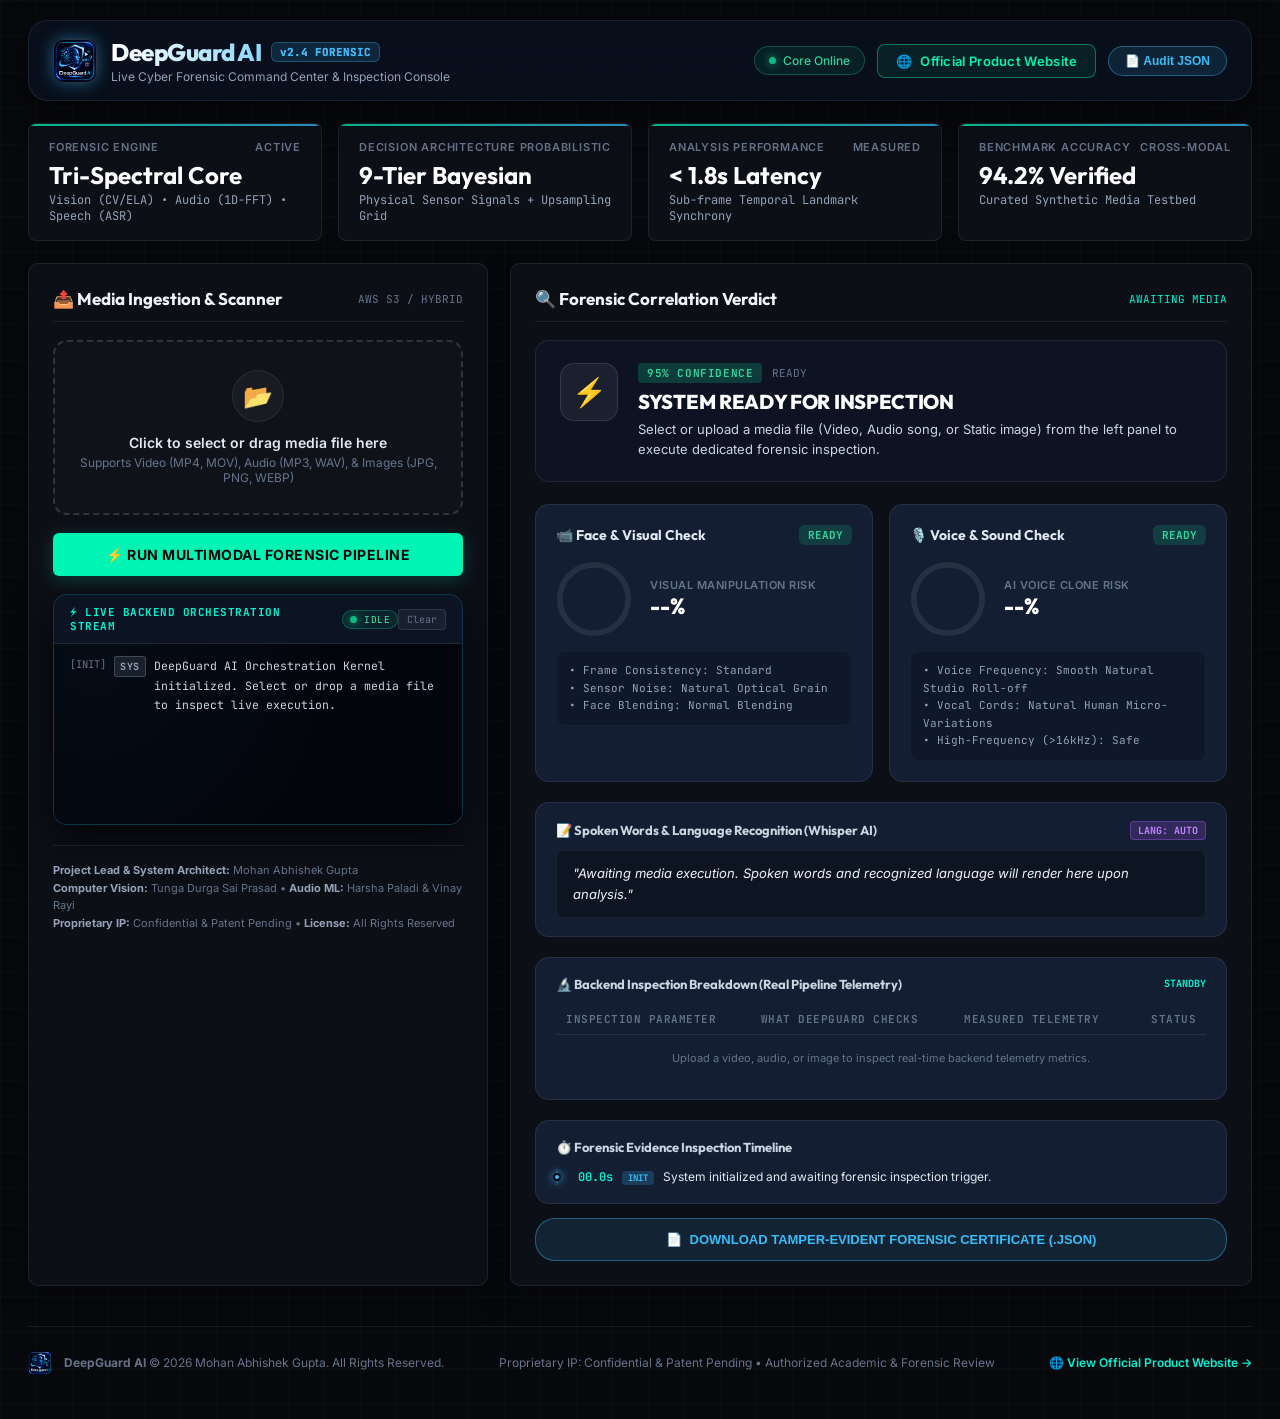
==== commit d6ac5971: "fix: calibrate real vs synthetic image decision thresholds and remove custom cursor gimmicks" ====
--- a/frontend/console.html
+++ b/frontend/console.html
@@ -42,9 +42,6 @@
 </head>
 <body>
 
-  <!-- Electric Blue Laser Comet (Style 7 from Cursor Showcase) -->
-  <canvas id="laserCanvas"></canvas>
-  <div class="c7-laser" id="c7Laser"></div>
 
   <div class="container">
     
--- a/frontend/css/styles.css
+++ b/frontend/css/styles.css
@@ -1314,7 +1314,7 @@
    ============================================================================== */
 @media (pointer: fine) {
   body, a, button, input, select, textarea, .dropzone, .btn-analyze, .nav-item, .bento-card, .morph-tab-btn {
-    cursor: none !important;
+    /* cursor default */
   }
 }
 
@@ -1523,6 +1523,6 @@
 
 @media (pointer: fine) {
   body, a, button, input, select, textarea, .dropzone, .btn-analyze, .nav-item, .bento-card, .morph-tab-btn, .btn-website-link, .btn-audit, .kpi-card, .btn {
-    cursor: none !important;
+    /* cursor default */
   }
 }
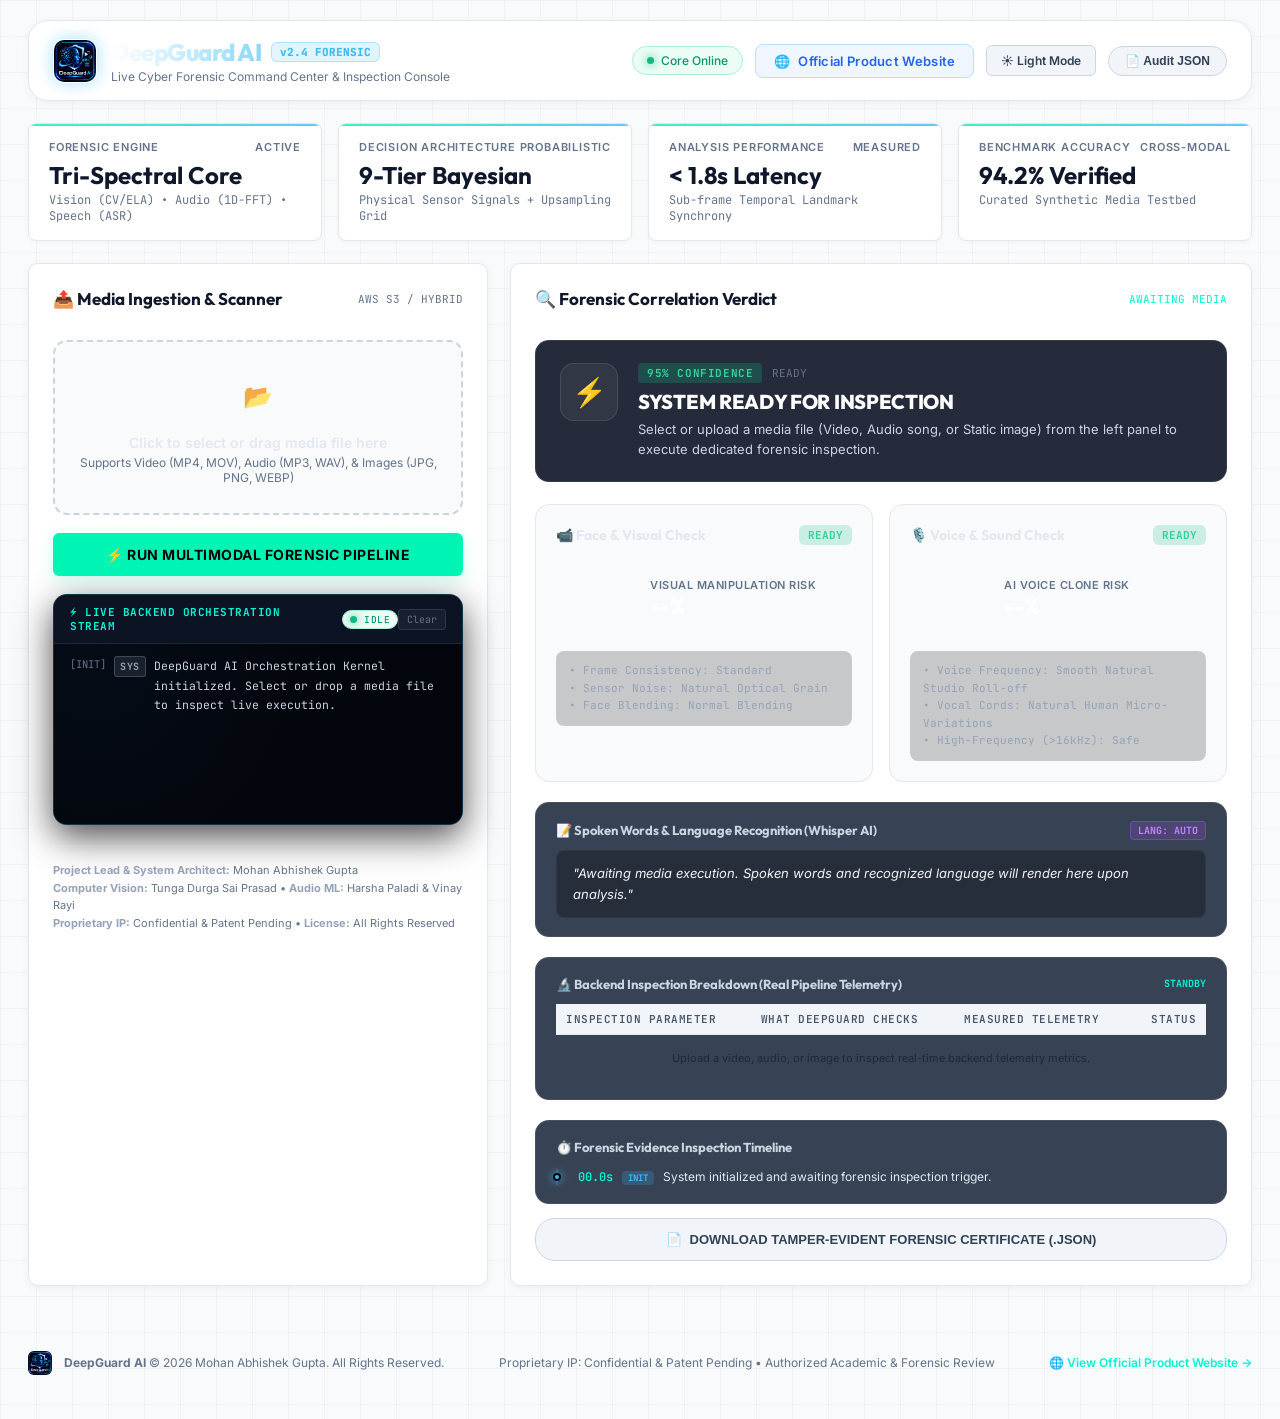
==== commit a404f605: "feat(ui): implement clean enterprise light theme with toggle across console and website" ====
--- a/frontend/console.html
+++ b/frontend/console.html
@@ -40,7 +40,7 @@
     }
   </style>
 </head>
-<body>
+<body class="theme-light">
 
 
   <div class="container">
@@ -68,6 +68,7 @@
           <span>🌐</span> <span>Official Product Website</span>
         </a>
         
+        <button id="themeToggleBtn" class="btn-theme-toggle" onclick="toggleTheme()">☀️ Light Mode</button>
         <button class="btn-audit" onclick="exportForensicAudit()">📄 Audit JSON</button>
       </div>
     </header>
--- a/frontend/css/styles.css
+++ b/frontend/css/styles.css
@@ -1526,3 +1526,156 @@
     /* cursor default */
   }
 }
+
+
+/* ==============================================================================
+   ENTERPRISE LIGHT THEME (EXECUTIVE / ACADEMIC FORENSIC WORKSTATION)
+   ============================================================================== */
+body.theme-light {
+  background-color: #f8fafc !important;
+  background-image: 
+    linear-gradient(rgba(15, 23, 42, 0.03) 1px, transparent 1px),
+    linear-gradient(90deg, rgba(15, 23, 42, 0.03) 1px, transparent 1px) !important;
+  color: #0f172a !important;
+}
+
+body.theme-light header {
+  background: #ffffff !important;
+  border-color: #e2e8f0 !important;
+  box-shadow: 0 2px 10px rgba(15, 23, 42, 0.05) !important;
+}
+
+body.theme-light .brand-info h1 {
+  color: #0f172a !important;
+}
+
+body.theme-light .brand-info p {
+  color: #64748b !important;
+}
+
+body.theme-light .kpi-card {
+  background: #ffffff !important;
+  border-color: #e2e8f0 !important;
+  box-shadow: 0 1px 4px rgba(15, 23, 42, 0.04) !important;
+}
+
+body.theme-light .kpi-val {
+  color: #0f172a !important;
+}
+
+body.theme-light .kpi-sub {
+  color: #64748b !important;
+}
+
+body.theme-light .panel {
+  background: #ffffff !important;
+  border-color: #e2e8f0 !important;
+  box-shadow: 0 2px 8px rgba(15, 23, 42, 0.05) !important;
+}
+
+body.theme-light .panel-title {
+  color: #0f172a !important;
+}
+
+body.theme-light .dropzone {
+  background: #f8fafc !important;
+  border-color: #cbd5e1 !important;
+  color: #475569 !important;
+}
+
+body.theme-light .dropzone:hover {
+  background: #eff6ff !important;
+  border-color: #3b82f6 !important;
+}
+
+body.theme-light .diag-card {
+  background: #f8fafc !important;
+  border-color: #e2e8f0 !important;
+}
+
+body.theme-light .diag-title {
+  color: #0f172a !important;
+}
+
+body.theme-light .diag-val {
+  color: #1e293b !important;
+}
+
+body.theme-light .diag-sub {
+  color: #64748b !important;
+}
+
+body.theme-light .pill-badge.live {
+  background: #ecfdf5 !important;
+  color: #059669 !important;
+  border-color: #a7f3d0 !important;
+}
+
+body.theme-light .btn-website-link {
+  background: #eff6ff !important;
+  border-color: #bfdbfe !important;
+  color: #2563eb !important;
+}
+
+body.theme-light .btn-website-link:hover {
+  background: #2563eb !important;
+  color: #ffffff !important;
+}
+
+body.theme-light .btn-audit {
+  background: #f1f5f9 !important;
+  border-color: #cbd5e1 !important;
+  color: #334155 !important;
+}
+
+body.theme-light .btn-audit:hover {
+  background: #0f172a !important;
+  color: #ffffff !important;
+}
+
+body.theme-light .btn-theme-toggle {
+  display: inline-flex;
+  align-items: center;
+  gap: 6px;
+  padding: 7px 14px;
+  background: #f1f5f9;
+  border: 1px solid #cbd5e1;
+  border-radius: 6px;
+  color: #334155;
+  font-family: inherit;
+  font-size: 12px;
+  font-weight: 600;
+  cursor: pointer;
+  transition: all 0.2s ease;
+}
+
+.btn-theme-toggle {
+  display: inline-flex;
+  align-items: center;
+  gap: 6px;
+  padding: 7px 14px;
+  background: rgba(255, 255, 255, 0.06);
+  border: 1px solid rgba(255, 255, 255, 0.15);
+  border-radius: 6px;
+  color: #e2e8f0;
+  font-family: inherit;
+  font-size: 12px;
+  font-weight: 600;
+  cursor: pointer;
+  transition: all 0.2s ease;
+}
+
+.btn-theme-toggle:hover {
+  background: rgba(255, 255, 255, 0.14);
+}
+
+body.theme-light .breakdown-table th {
+  background: #f1f5f9 !important;
+  color: #475569 !important;
+  border-color: #e2e8f0 !important;
+}
+
+body.theme-light .breakdown-table td {
+  border-color: #f1f5f9 !important;
+  color: #1e293b !important;
+}
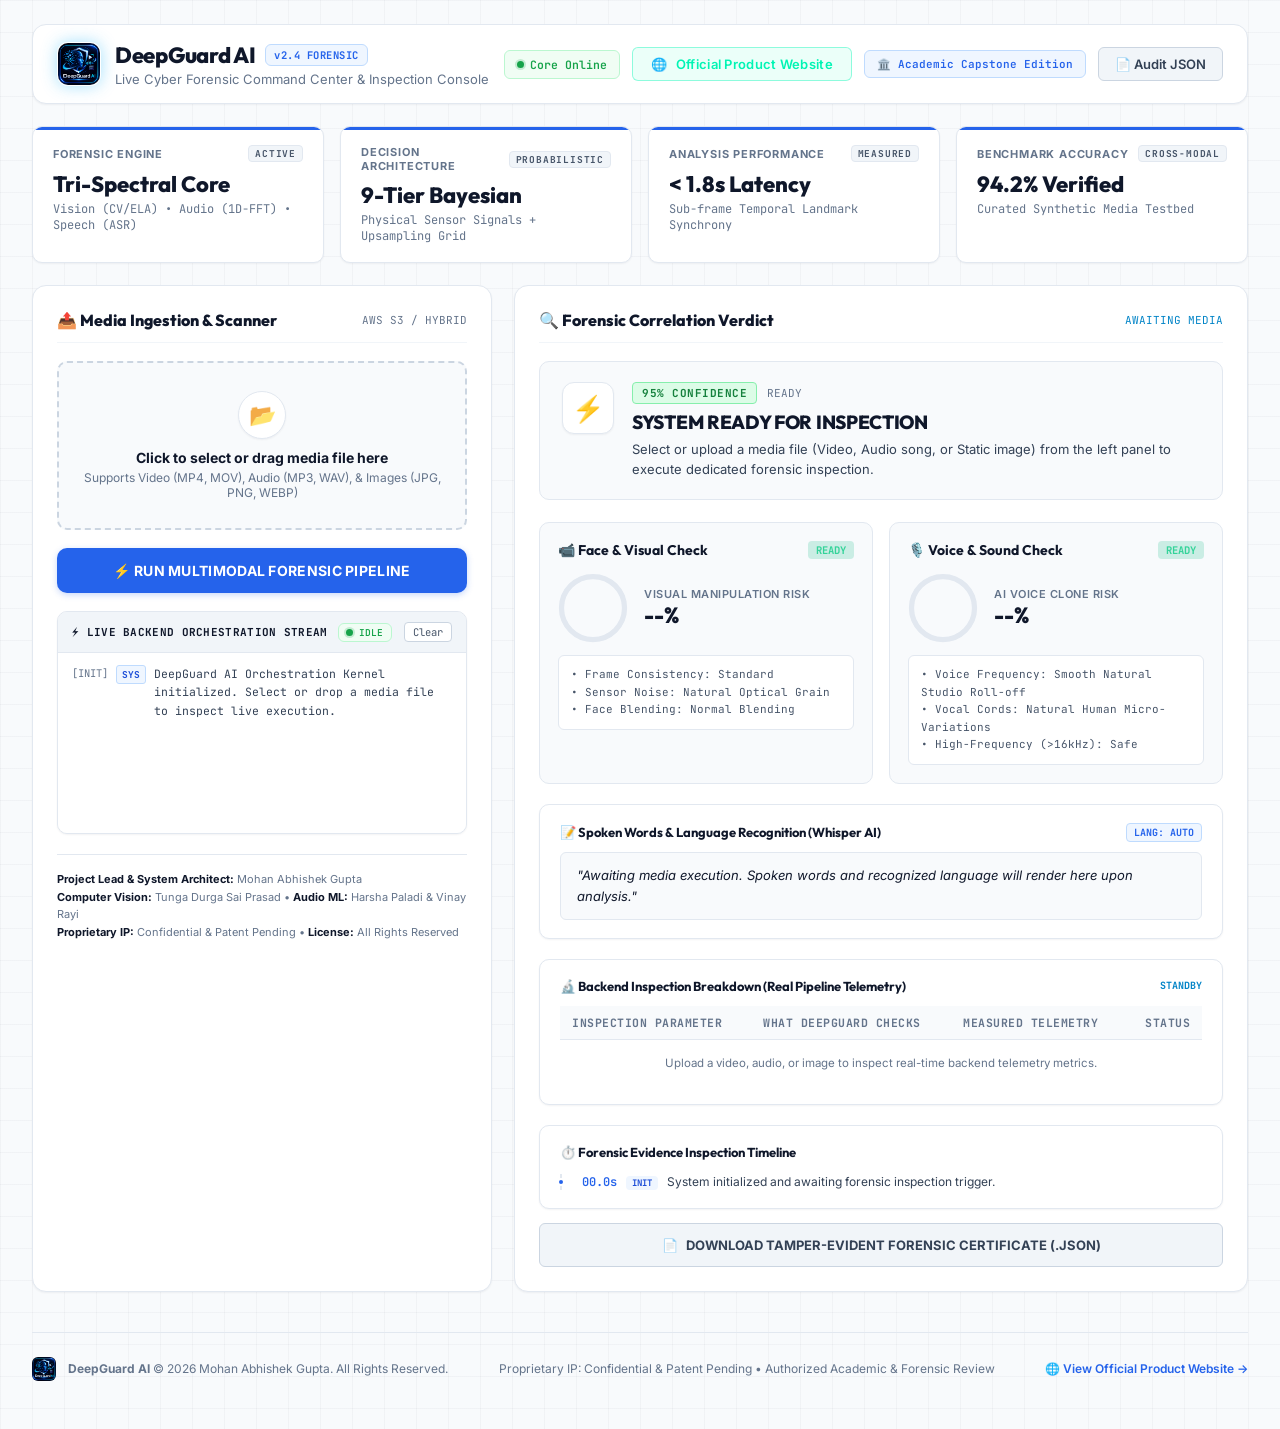
==== commit c6825eb5: "feat: complete pure enterprise light redesign, calibrate multi-signal fusion, remove cursor showcase" ====
--- a/frontend/console.html
+++ b/frontend/console.html
@@ -68,7 +68,7 @@
           <span>🌐</span> <span>Official Product Website</span>
         </a>
         
-        <button id="themeToggleBtn" class="btn-theme-toggle" onclick="toggleTheme()">☀️ Light Mode</button>
+        <span class="pill-badge" style="background: #eff6ff; color: #2563eb; border: 1px solid #bfdbfe; font-size: 11px; font-weight: 600; padding: 6px 12px; border-radius: 6px;">🏛️ Academic Capstone Edition</span>
         <button class="btn-audit" onclick="exportForensicAudit()">📄 Audit JSON</button>
       </div>
     </header>
@@ -121,13 +121,13 @@
 
         <!-- Live Media Inspection HUD -->
         <div class="media-hud-container" id="mediaHud">
-          <img class="media-hud-image" id="hudImage" style="display: none; width: 100%; border-radius: 8px; object-fit: contain; max-height: 280px; background: #000;" alt="Forensic image preview" />
-          <video class="media-hud-video" id="hudVideo" controls playsinline style="display: none;"></video>
+          <img class="media-hud-image" id="hudImage" style="display: none; width: 100%; border-radius: 8px; object-fit: contain; max-height: 280px; background: #f8fafc; border: 1px solid #e2e8f0;" alt="Forensic image preview" />
+          <video class="media-hud-video" id="hudVideo" controls playsinline style="display: none; background: #f8fafc; border: 1px solid #e2e8f0;"></video>
           
           <!-- Clean Audio Inspection Player -->
           <div id="audioVisualizerBlock" class="audio-player-wrapper" style="display: none;">
             <div style="font-size: 32px; margin-bottom: 6px;">🎙️</div>
-            <div style="font-weight: 700; font-size: 14px; color: #ffffff; margin-bottom: 3px;" id="audioTrackTitle">Audio Stream Loaded</div>
+            <div style="font-weight: 700; font-size: 14px; color: #0f172a; margin-bottom: 3px;" id="audioTrackTitle">Audio Stream Loaded</div>
             <div style="font-size: 12px; color: var(--text-muted); margin-bottom: 12px;" id="audioTrackMeta">Studio Quality • 44.1 kHz • Acoustic Probing Ready</div>
             <audio class="media-hud-audio" id="hudAudio" controls style="width: 100%; border-radius: 8px;"></audio>
             <div class="audio-track-badge"><span>⚡</span> <span>Acoustic Frequency &amp; Vocoder Spectrum Probed</span></div>
@@ -324,7 +324,7 @@
     <!-- ======================================================================
          CONSOLE FOOTER & INTELLECTUAL PROPERTY NOTICE
          ====================================================================== -->
-    <footer style="margin-top: 40px; padding: 24px 0; border-top: 1px solid rgba(255, 255, 255, 0.08); display: flex; justify-content: space-between; align-items: center; flex-wrap: wrap; gap: 16px; font-size: 12px; color: var(--text-muted);">
+    <footer style="margin-top: 40px; padding: 24px 0; border-top: 1px solid #e2e8f0; display: flex; justify-content: space-between; align-items: center; flex-wrap: wrap; gap: 16px; font-size: 12px; color: var(--text-muted);">
       <div style="display: flex; align-items: center; gap: 12px;">
         <img src="assets/DeepGuard_AI_App_logo.png" alt="Logo" style="width: 24px; height: 24px; border-radius: 6px;">
         <span><strong>DeepGuard AI</strong> &copy; 2026 Mohan Abhishek Gupta. All Rights Reserved.</span>
@@ -334,7 +334,7 @@
         <span>Authorized Academic &amp; Forensic Review</span>
       </div>
       <div>
-        <a href="website.html" style="color: var(--accent-cyan); text-decoration: none; font-weight: 600;">🌐 View Official Product Website &rarr;</a>
+        <a href="website.html" style="color: var(--primary-blue); text-decoration: none; font-weight: 600;">🌐 View Official Product Website &rarr;</a>
       </div>
     </footer>
 
--- a/frontend/css/styles.css
+++ b/frontend/css/styles.css
@@ -1,873 +1,848 @@
 /**
  * ==============================================================================
  * 🛡️ DeepGuard AI — Cyber Forensic Command Center Stylesheet
- * Author & Project Lead: Mohan Abhishek Gupta (@MohanAbhishek29)
+ * Enterprise & Academic Edition (Clean Light Mode Workstation)
+ * Project Lead & System Architect: Mohan Abhishek Gupta (@MohanAbhishek29)
  * Repository: https://github.com/MohanAbhishek29/DeepGuard_AI
- * License: Proprietary — All Rights Reserved (Patent Pending)
  * Copyright (c) 2026 Mohan Abhishek Gupta. All rights reserved.
  * ==============================================================================
  */
 
 :root {
-      --bg-dark: #070a13;
-      --bg-surface: rgba(14, 21, 37, 0.75);
-      --bg-surface-elevated: rgba(22, 33, 56, 0.85);
-      --card-border: rgba(255, 255, 255, 0.08);
-      --card-border-glow: rgba(56, 189, 248, 0.25);
-      
-      --accent-cyan: #00f5d4;
-      --accent-blue: #38bdf8;
-      --accent-indigo: #6366f1;
-      --accent-purple: #a855f7;
-      
-      --danger: #f43f5e;
-      --danger-glow: rgba(244, 63, 94, 0.35);
-      --success: #10b981;
-      --success-glow: rgba(16, 185, 129, 0.35);
-      --warning: #f59e0b;
-      --warning-glow: rgba(245, 158, 11, 0.35);
-      
-      --text-primary: #f8fafc;
-      --text-secondary: #94a3b8;
-      --text-muted: #64748b;
-      
-      --radius-sm: 8px;
-      --radius-md: 14px;
-      --radius-lg: 20px;
-    }
-
-    * { box-sizing: border-box; margin: 0; padding: 0; }
-
-    body {
-      background-color: #07080c;
-      background-image: 
-        linear-gradient(rgba(255, 255, 255, 0.02) 1px, transparent 1px),
-        linear-gradient(90deg, rgba(255, 255, 255, 0.02) 1px, transparent 1px);
-      background-size: 36px 36px;
-      color: var(--text-primary);
-      font-family: 'Inter', -apple-system, sans-serif;
-      min-height: 100vh;
-      padding: 20px 28px;
-      overflow-x: hidden;
-    }
-
-    .container {
-      max-width: 1440px;
-      margin: 0 auto;
-    }
-
-    /* Top Navigation / Header */
-    header {
-      display: flex;
-      justify-content: space-between;
-      align-items: center;
-      padding: 16px 24px;
-      background: var(--bg-surface);
-      backdrop-filter: blur(20px);
-      border: 1px solid var(--card-border);
-      border-radius: var(--radius-lg);
-      margin-bottom: 22px;
-      box-shadow: 0 12px 36px rgba(0, 0, 0, 0.4);
-    }
-
-    .brand {
-      display: flex;
-      align-items: center;
-      gap: 16px;
-    }
-
-    .logo-container {
-      position: relative;
-      width: 48px;
-      height: 48px;
-      background: linear-gradient(135deg, var(--accent-blue), var(--accent-indigo));
-      border-radius: 12px;
-      display: flex;
-      align-items: center;
-      justify-content: center;
-      font-size: 24px;
-      box-shadow: 0 0 24px rgba(56, 189, 248, 0.45);
-    }
-
-    .logo-container::after {
-      content: '';
-      position: absolute;
-      inset: -3px;
-      border-radius: 15px;
-      background: linear-gradient(135deg, var(--accent-cyan), var(--accent-purple));
-      z-index: -1;
-      opacity: 0.6;
-      filter: blur(6px);
-      animation: pulseGlow 3s ease-in-out infinite alternate;
-    }
-
-    @keyframes pulseGlow {
-      0% { opacity: 0.4; filter: blur(4px); }
-      100% { opacity: 0.8; filter: blur(8px); }
-    }
-
-    .brand-info h1 {
-      font-family: 'Outfit', sans-serif;
-      font-size: 24px;
-      font-weight: 800;
-      letter-spacing: -0.5px;
-      background: linear-gradient(90deg, #ffffff, #7dd3fc, #c084fc);
-      -webkit-background-clip: text;
-      -webkit-text-fill-color: transparent;
-      display: flex;
-      align-items: center;
-      gap: 10px;
-    }
-
-    .brand-info h1 span.tag-ver {
-      font-size: 11px;
-      font-family: 'JetBrains Mono', monospace;
-      font-weight: 700;
-      letter-spacing: 0px;
-      padding: 2px 8px;
-      border-radius: 6px;
-      background: rgba(56, 189, 248, 0.15);
-      border: 1px solid rgba(56, 189, 248, 0.3);
-      -webkit-text-fill-color: var(--accent-blue);
-    }
-
-    .brand-info p {
-      font-size: 12px;
-      color: var(--text-secondary);
-      font-weight: 400;
-      margin-top: 2px;
-    }
-
-    .nav-telemetry {
-      display: flex;
-      align-items: center;
-      gap: 12px;
-      flex-wrap: wrap;
-    }
-
-    .pill-badge {
-      display: inline-flex;
-      align-items: center;
-      gap: 7px;
-      padding: 6px 14px;
-      border-radius: 20px;
-      font-size: 12px;
-      font-weight: 500;
-      background: rgba(255, 255, 255, 0.03);
-      border: 1px solid var(--card-border);
-      color: var(--text-secondary);
-      transition: all 0.2s ease;
-    }
-
-    .pill-badge:hover {
-      border-color: rgba(255, 255, 255, 0.2);
-      background: rgba(255, 255, 255, 0.06);
-    }
-
-    .pill-badge.live {
-      border-color: rgba(16, 185, 129, 0.35);
-      color: #34d399;
-      background: rgba(16, 185, 129, 0.1);
-    }
-
-    .pulse-dot {
-      width: 7px;
-      height: 7px;
-      border-radius: 50%;
-      background: #10b981;
-      box-shadow: 0 0 10px #10b981;
-      animation: blinkDot 1.6s ease-in-out infinite;
-    }
-
-    @keyframes blinkDot {
-      0%, 100% { opacity: 1; transform: scale(1); }
-      50% { opacity: 0.4; transform: scale(0.85); }
-    }
-
-    .btn-audit {
-      padding: 7px 16px;
-      border-radius: 20px;
-      background: rgba(56, 189, 248, 0.12);
-      border: 1px solid rgba(56, 189, 248, 0.4);
-      color: var(--accent-blue);
-      font-size: 12px;
-      font-weight: 600;
-      cursor: pointer;
-      display: inline-flex;
-      align-items: center;
-      gap: 6px;
-      transition: all 0.2s ease;
-    }
-
-    .btn-audit:hover {
-      background: var(--accent-blue);
-      color: #070a13;
-      box-shadow: 0 0 16px rgba(56, 189, 248, 0.5);
-    }
-
-    /* Top Telemetry KPI Bar */
-    .kpi-grid {
-      display: grid;
-      grid-template-columns: repeat(4, 1fr);
-      gap: 16px;
-      margin-bottom: 22px;
-    }
-
-    @media (max-width: 1024px) {
-      .kpi-grid { grid-template-columns: repeat(2, 1fr); }
-    }
-    @media (max-width: 640px) {
-      .kpi-grid { grid-template-columns: 1fr; }
-    }
-
-    .kpi-card {
-      background: #0d0f17;
-      border: 1px solid rgba(255, 255, 255, 0.08);
-      border-radius: 8px;
-      padding: 16px 20px;
-      position: relative;
-      overflow: hidden;
-      transition: border-color 0.2s, transform 0.2s;
-    }
-
-    .kpi-card:hover {
-      border-color: rgba(0, 245, 180, 0.35);
-      transform: translateY(-1px);
-    }
-
-    .kpi-card::before {
-      content: '';
-      position: absolute;
-      top: 0; left: 0; right: 0; height: 2px;
-      background: linear-gradient(90deg, #00f5b4, #38bdf8);
-      opacity: 0.8;
-    }
-
-    .kpi-label {
-      font-size: 11px;
-      font-weight: 600;
-      text-transform: uppercase;
-      letter-spacing: 0.8px;
-      color: var(--text-muted);
-      display: flex;
-      align-items: center;
-      justify-content: space-between;
-    }
-
-    .kpi-val {
-      font-family: 'Outfit', sans-serif;
-      font-size: 24px;
-      font-weight: 700;
-      color: #ffffff;
-      margin: 6px 0 2px;
-    }
-
-    .kpi-sub {
-      font-size: 12px;
-      color: var(--text-secondary);
-      font-family: 'JetBrains Mono', monospace;
-    }
-
-    /* Main Workspace Grid */
-    .workspace-grid {
-      display: grid;
-      grid-template-columns: 460px 1fr;
-      gap: 22px;
-    }
-
-    @media (max-width: 1100px) {
-      .workspace-grid { grid-template-columns: 1fr; }
-    }
-
-    .panel {
-      background: #0d0f17;
-      border: 1px solid rgba(255, 255, 255, 0.08);
-      border-radius: 10px;
-      padding: 24px;
-      box-shadow: 0 8px 32px rgba(0, 0, 0, 0.25);
-    }
-
-    .panel-header {
-      display: flex;
-      justify-content: space-between;
-      align-items: center;
-      margin-bottom: 18px;
-      padding-bottom: 12px;
-      border-bottom: 1px solid var(--card-border);
-    }
-
-    .panel-title {
-      font-family: 'Outfit', sans-serif;
-      font-size: 17px;
-      font-weight: 700;
-      display: flex;
-      align-items: center;
-      gap: 10px;
-      color: #f1f5f9;
-    }
-
-
-
-    /* Drag & Drop Upload Zone */
-    .dropzone {
-      position: relative;
-      border: 2px dashed rgba(255, 255, 255, 0.14);
-      border-radius: var(--radius-md);
-      padding: 28px 18px;
-      text-align: center;
-      cursor: pointer;
-      background: rgba(255, 255, 255, 0.015);
-      transition: all 0.25s ease;
-      overflow: hidden;
-    }
-
-    .dropzone:hover, .dropzone.dragover {
-      border-color: var(--accent-blue);
-      background: rgba(56, 189, 248, 0.05);
-      box-shadow: 0 0 30px rgba(56, 189, 248, 0.18);
-    }
-
-    .dropzone-icon {
-      width: 52px;
-      height: 52px;
-      margin: 0 auto 12px;
-      background: rgba(255, 255, 255, 0.04);
-      border-radius: 50%;
-      display: flex;
-      align-items: center;
-      justify-content: center;
-      font-size: 24px;
-      color: var(--accent-blue);
-      border: 1px solid rgba(255, 255, 255, 0.08);
-      transition: all 0.25s ease;
-    }
-
-    .dropzone:hover .dropzone-icon {
-      transform: scale(1.1);
-      background: rgba(56, 189, 248, 0.15);
-      border-color: rgba(56, 189, 248, 0.4);
-    }
-
-    .dropzone-title {
-      font-size: 14px;
-      font-weight: 600;
-      color: #e2e8f0;
-      margin-bottom: 4px;
-    }
-
-    .dropzone-subtitle {
-      font-size: 12px;
-      color: var(--text-muted);
-    }
-
-    .file-input { display: none; }
-
-    /* Live Media Inspection HUD / Preview */
-    .media-hud-container {
-      margin-top: 16px;
-      border-radius: var(--radius-md);
-      background: #000000;
-      border: 1px solid rgba(255, 255, 255, 0.1);
-      overflow: hidden;
-      position: relative;
-      display: none;
-    }
-
-    .media-hud-video {
-      width: 100%;
-      max-height: 240px;
-      display: block;
-      object-fit: cover;
-      background: #000;
-    }
-
-    .media-hud-audio {
-      width: 100%;
-      padding: 12px;
-      display: block;
-    }
-
-    .hud-overlay {
-      position: absolute;
-      inset: 0;
-      pointer-events: none;
-      display: flex;
-      flex-direction: column;
-      justify-content: space-between;
-      padding: 10px;
-    }
-
-    .hud-scanline {
-      position: absolute;
-      top: 0; left: 0; right: 0; height: 2px;
-      background: linear-gradient(90deg, transparent, var(--accent-cyan), transparent);
-      box-shadow: 0 0 12px var(--accent-cyan);
-      animation: scanAnim 2.4s linear infinite;
-    }
-
-    @keyframes scanAnim {
-      0% { top: 0%; opacity: 0; }
-      15% { opacity: 1; }
-      85% { opacity: 1; }
-      100% { top: 100%; opacity: 0; }
-    }
-
-    .hud-meta-bar {
-      display: flex;
-      justify-content: space-between;
-      font-family: 'JetBrains Mono', monospace;
-      font-size: 10px;
-      color: var(--accent-cyan);
-      background: rgba(0, 0, 0, 0.7);
-      padding: 3px 8px;
-      border-radius: 4px;
-      backdrop-filter: blur(4px);
-    }
-
-    .hud-box-tracker {
-      position: absolute;
-      top: 25%; left: 35%; width: 30%; height: 50%;
-      border: 1px dashed rgba(0, 245, 212, 0.7);
-      border-radius: 8px;
-      box-shadow: 0 0 10px rgba(0, 245, 212, 0.2);
-    }
-    .hud-box-tracker::before {
-      content: 'FACE TRACKER [256x256]';
-      position: absolute;
-      top: -16px; left: 0;
-      font-size: 8px;
-      font-family: 'JetBrains Mono', monospace;
-      color: var(--accent-cyan);
-      letter-spacing: 0.5px;
-    }
-
-    /* Audio Spectrum Canvas */
-    #audioSpectrumCanvas {
-      width: 100%;
-      height: 70px;
-      display: block;
-      background: #070c18;
-    }
-
-    /* Big Action Button */
-    .btn-analyze {
-      width: 100%;
-      margin-top: 18px;
-      padding: 13px 20px;
-      border: none;
-      border-radius: 6px;
-      background: #00f5b4;
-      color: #060608;
-      font-family: 'Inter', sans-serif;
-      font-size: 14px;
-      font-weight: 700;
-      letter-spacing: 0.5px;
-      cursor: pointer;
-      box-shadow: 0 4px 18px rgba(0, 245, 180, 0.2);
-      transition: all 0.2s ease;
-      display: flex;
-      align-items: center;
-      justify-content: center;
-      gap: 10px;
-      position: relative;
-    }
-
-    .btn-analyze:hover {
-      background: #34d399;
-      box-shadow: 0 6px 24px rgba(0, 245, 180, 0.35);
-      transform: translateY(-1px);
-    }
-
-    .btn-analyze:active {
-      transform: translateY(1px);
-    }
-
-    .btn-analyze:disabled {
-      opacity: 0.6;
-      cursor: not-allowed;
-      transform: none;
-    }
-
-    /* Pipeline Step Progress Animation */
-    .pipeline-progress {
-      margin-top: 14px;
-      display: none;
-      background: rgba(0, 0, 0, 0.3);
-      border: 1px solid var(--card-border);
-      border-radius: var(--radius-sm);
-      padding: 10px 14px;
-      font-size: 12px;
-      font-family: 'JetBrains Mono', monospace;
-      color: var(--accent-cyan);
-    }
-
-    .progress-step {
-      display: flex;
-      align-items: center;
-      gap: 8px;
-      margin-bottom: 4px;
-    }
-    .progress-step:last-child { margin-bottom: 0; }
-
-    /* Owners / Capstone Credit Block */
-    .team-credits {
-      margin-top: 20px;
-      padding-top: 16px;
-      border-top: 1px solid var(--card-border);
-      font-size: 11px;
-      color: var(--text-muted);
-      line-height: 1.6;
-    }
-    .team-credits strong { color: var(--text-secondary); }
-
-    /* RIGHT COLUMN: FORENSIC INVESTIGATION HUB */
-    
-    /* Big Dynamic Verdict Banner */
-    .verdict-banner {
-      border-radius: var(--radius-md);
-      padding: 22px 24px;
-      margin-bottom: 22px;
-      display: flex;
-      align-items: flex-start;
-      gap: 20px;
-      position: relative;
-      overflow: hidden;
-      transition: all 0.3s ease;
-      background: rgba(14, 21, 37, 0.9);
-      border: 1px solid var(--card-border);
-    }
-
-    .verdict-banner.authentic {
-      background: linear-gradient(135deg, rgba(16, 185, 129, 0.15), rgba(6, 78, 59, 0.25));
-      border: 1px solid rgba(16, 185, 129, 0.45);
-      box-shadow: 0 0 35px rgba(16, 185, 129, 0.25);
-    }
-
-    .verdict-banner.manipulated {
-      background: linear-gradient(135deg, rgba(244, 63, 94, 0.16), rgba(136, 19, 55, 0.25));
-      border: 1px solid rgba(244, 63, 94, 0.45);
-      box-shadow: 0 0 35px rgba(244, 63, 94, 0.25);
-    }
-
-    .verdict-banner.synthetic_audio {
-      background: linear-gradient(135deg, rgba(168, 85, 247, 0.16), rgba(88, 28, 135, 0.25));
-      border: 1px solid rgba(168, 85, 247, 0.45);
-      box-shadow: 0 0 35px rgba(168, 85, 247, 0.25);
-    }
-
-    .verdict-icon-container {
-      width: 58px;
-      height: 58px;
-      border-radius: 14px;
-      display: flex;
-      align-items: center;
-      justify-content: center;
-      font-size: 28px;
-      flex-shrink: 0;
-      background: rgba(255, 255, 255, 0.06);
-      border: 1px solid rgba(255, 255, 255, 0.1);
-    }
-
-    .verdict-body {
-      flex: 1;
-    }
-
-    .verdict-badge-row {
-      display: flex;
-      align-items: center;
-      gap: 10px;
-      margin-bottom: 6px;
-    }
-
-    .verdict-badge {
-      font-size: 11px;
-      font-weight: 700;
-      text-transform: uppercase;
-      letter-spacing: 0.6px;
-      padding: 3px 9px;
-      border-radius: 4px;
-      font-family: 'JetBrains Mono', monospace;
-    }
-
-    .badge-v-auth { background: rgba(16, 185, 129, 0.25); color: #34d399; }
-    .badge-v-fake { background: rgba(244, 63, 94, 0.25); color: #fb7185; }
-
-    .verdict-title {
-      font-family: 'Outfit', sans-serif;
-      font-size: 20px;
-      font-weight: 800;
-      letter-spacing: -0.3px;
-      color: #ffffff;
-      margin-bottom: 6px;
-    }
-
-    .verdict-reason {
-      font-size: 13px;
-      color: #cbd5e1;
-      line-height: 1.5;
-    }
-
-    /* Radial Gauges & Modalities Grid */
-    .diagnostic-grid {
-      display: grid;
-      grid-template-columns: repeat(2, 1fr);
-      gap: 16px;
-      margin-bottom: 20px;
-    }
-
-    @media (max-width: 768px) {
-      .diagnostic-grid { grid-template-columns: 1fr; }
-    }
-
-    .diag-card {
-      background: var(--bg-surface-elevated);
-      border: 1px solid var(--card-border);
-      border-radius: var(--radius-md);
-      padding: 20px;
-      position: relative;
-      transition: all 0.2s ease;
-    }
-
-    .diag-card:hover {
-      border-color: rgba(255, 255, 255, 0.15);
-    }
-
-    .diag-header {
-      display: flex;
-      justify-content: space-between;
-      align-items: center;
-      margin-bottom: 16px;
-    }
-
-    .diag-name {
-      font-family: 'Outfit', sans-serif;
-      font-size: 14px;
-      font-weight: 700;
-      color: #e2e8f0;
-      display: flex;
-      align-items: center;
-      gap: 8px;
-    }
-
-    .diag-status {
-      font-size: 11px;
-      font-weight: 700;
-      padding: 3px 9px;
-      border-radius: 6px;
-      font-family: 'JetBrains Mono', monospace;
-    }
-
-    /* Circular SVG Gauge */
-    .gauge-wrapper {
-      display: flex;
-      align-items: center;
-      gap: 18px;
-      margin-bottom: 14px;
-    }
-
-    .gauge-svg {
-      width: 76px;
-      height: 76px;
-      transform: rotate(-90deg);
-      flex-shrink: 0;
-    }
-
-    .gauge-circle-bg {
-      fill: none;
-      stroke: rgba(255, 255, 255, 0.08);
-      stroke-width: 6;
-    }
-
-    .gauge-circle-val {
-      fill: none;
-      stroke-width: 6;
-      stroke-linecap: round;
-      stroke-dasharray: 226;
-      stroke-dashoffset: 226;
-      transition: stroke-dashoffset 1s ease, stroke 0.3s ease;
-    }
-
-    .gauge-center-text {
-      position: absolute;
-      font-family: 'Outfit', sans-serif;
-      font-size: 17px;
-      font-weight: 800;
-      color: #ffffff;
-    }
-
-    .gauge-legend {
-      flex: 1;
-    }
-
-    .gauge-legend-title {
-      font-size: 11px;
-      color: var(--text-muted);
-      text-transform: uppercase;
-      font-weight: 600;
-      letter-spacing: 0.5px;
-    }
-
-    .gauge-legend-score {
-      font-family: 'Outfit', sans-serif;
-      font-size: 22px;
-      font-weight: 800;
-      color: #ffffff;
-    }
-
-    .diag-metrics-list {
-      font-size: 11px;
-      color: var(--text-secondary);
-      line-height: 1.6;
-      background: rgba(0, 0, 0, 0.2);
-      padding: 10px 12px;
-      border-radius: var(--radius-sm);
-      border: 1px solid rgba(255, 255, 255, 0.04);
-      font-family: 'JetBrains Mono', monospace;
-    }
-
-    /* Whisper ASR Linguistic Section */
-    .speech-box {
-      background: var(--bg-surface-elevated);
-      border: 1px solid var(--card-border);
-      border-radius: var(--radius-md);
-      padding: 18px 20px;
-      margin-bottom: 20px;
-    }
-
-    .speech-header {
-      display: flex;
-      justify-content: space-between;
-      align-items: center;
-      margin-bottom: 10px;
-    }
-
-    .speech-title {
-      font-family: 'Outfit', sans-serif;
-      font-size: 13px;
-      font-weight: 700;
-      color: #cbd5e1;
-      display: flex;
-      align-items: center;
-      gap: 7px;
-    }
-
-    .lang-badge {
-      font-size: 10px;
-      font-family: 'JetBrains Mono', monospace;
-      font-weight: 700;
-      padding: 2px 7px;
-      border-radius: 4px;
-      background: rgba(168, 85, 247, 0.2);
-      border: 1px solid rgba(168, 85, 247, 0.4);
-      color: #c084fc;
-    }
-
-    .transcript-content {
-      background: rgba(0, 0, 0, 0.3);
-      border: 1px solid rgba(255, 255, 255, 0.05);
-      border-radius: var(--radius-sm);
-      padding: 12px 16px;
-      font-size: 13px;
-      line-height: 1.6;
-      color: #f1f5f9;
-      font-style: italic;
-    }
-
-    /* Synchronized Timeline */
-    .timeline-card {
-      background: var(--bg-surface-elevated);
-      border: 1px solid var(--card-border);
-      border-radius: var(--radius-md);
-      padding: 18px 20px;
-    }
-
-    .timeline-header {
-      font-family: 'Outfit', sans-serif;
-      font-size: 13px;
-      font-weight: 700;
-      color: #cbd5e1;
-      margin-bottom: 14px;
-      display: flex;
-      align-items: center;
-      gap: 7px;
-    }
-
-    .timeline-stream {
-      position: relative;
-      padding-left: 20px;
-      border-left: 2px solid rgba(255, 255, 255, 0.1);
-    }
-
-    .timeline-node {
-      position: relative;
-      margin-bottom: 12px;
-      font-size: 12px;
-    }
-    .timeline-node:last-child { margin-bottom: 0; }
-
-    .node-dot {
-      position: absolute;
-      left: -25px;
-      top: 4px;
-      width: 8px;
-      height: 8px;
-      border-radius: 50%;
-      background: var(--accent-blue);
-      border: 2px solid var(--bg-dark);
-      box-shadow: 0 0 8px var(--accent-blue);
-    }
-
-    .node-time {
-      font-family: 'JetBrains Mono', monospace;
-      font-weight: 600;
-      color: var(--accent-cyan);
-      margin-right: 6px;
-    }
-
-    .node-chip {
-      display: inline-block;
-      font-size: 9px;
-      font-weight: 700;
-      padding: 1px 6px;
-      border-radius: 4px;
-      text-transform: uppercase;
-      font-family: 'JetBrains Mono', monospace;
-      margin-right: 6px;
-    }
-    .chip-vis { background: rgba(56, 189, 248, 0.2); color: #38bdf8; }
-    .chip-aud { background: rgba(168, 85, 247, 0.2); color: #c084fc; }
-    .chip-spe { background: rgba(0, 245, 212, 0.2); color: #00f5d4; }
-
-    .node-text {
-      color: #e2e8f0;
-    }
-
-    /* Spinner */
-    .spinner {
-      width: 18px;
-      height: 18px;
-      border: 2px solid rgba(255, 255, 255, 0.3);
-      border-radius: 50%;
-      border-top-color: #ffffff;
-      animation: spin 0.7s linear infinite;
-    }
-    @keyframes spin { to { transform: rotate(360deg); } }
-
-
-/* Backend Telemetry Breakdown Table */
-.breakdown-card {
-  background: var(--bg-surface-elevated);
-  border: 1px solid var(--card-border);
+  --bg-page: #f8fafc;
+  --bg-surface: #ffffff;
+  --bg-subtle: #f1f5f9;
+  --border-card: #e2e8f0;
+  --border-light: #cbd5e1;
+  
+  --primary-blue: #2563eb;
+  --primary-hover: #1d4ed8;
+  --accent-cyan: #0284c7;
+  --accent-indigo: #4f46e5;
+  --accent-purple: #7c3aed;
+  
+  --success: #16a34a;
+  --success-bg: #f0fdf4;
+  --success-border: #bbf7d0;
+  
+  --danger: #dc2626;
+  --danger-bg: #fef2f2;
+  --danger-border: #fecaca;
+  
+  --warning: #d97706;
+  --warning-bg: #fffbeb;
+  --warning-border: #fde68a;
+  
+  --text-main: #0f172a;
+  --text-body: #334155;
+  --text-secondary: #475569;
+  --text-muted: #64748b;
+  
+  --radius-sm: 6px;
+  --radius-md: 10px;
+  --radius-lg: 14px;
+  --shadow-sm: 0 1px 2px rgba(15, 23, 42, 0.05);
+  --shadow-md: 0 2px 8px rgba(15, 23, 42, 0.06);
+  --shadow-lg: 0 8px 24px rgba(15, 23, 42, 0.08);
+}
+
+* {
+  box-sizing: border-box;
+  margin: 0;
+  padding: 0;
+}
+
+body {
+  background-color: var(--bg-page);
+  background-image: 
+    linear-gradient(rgba(15, 23, 42, 0.03) 1px, transparent 1px),
+    linear-gradient(90deg, rgba(15, 23, 42, 0.03) 1px, transparent 1px);
+  background-size: 32px 32px;
+  color: var(--text-main);
+  font-family: 'Inter', -apple-system, BlinkMacSystemFont, "Segoe UI", Roboto, sans-serif;
+  min-height: 100vh;
+  padding: 24px 32px;
+  overflow-x: hidden;
+  -webkit-font-smoothing: antialiased;
+}
+
+.container {
+  max-width: 1440px;
+  margin: 0 auto;
+}
+
+/* ==============================================================================
+   TOP NAVIGATION / COMMAND HEADER
+   ============================================================================== */
+header {
+  display: flex;
+  justify-content: space-between;
+  align-items: center;
+  padding: 16px 24px;
+  background: var(--bg-surface);
+  border: 1px solid var(--border-card);
+  border-radius: var(--radius-lg);
+  margin-bottom: 22px;
+  box-shadow: var(--shadow-sm);
+}
+
+.brand {
+  display: flex;
+  align-items: center;
+  gap: 16px;
+}
+
+.brand-info h1 {
+  font-family: 'Outfit', sans-serif;
+  font-size: 22px;
+  font-weight: 800;
+  letter-spacing: -0.3px;
+  color: var(--text-main);
+  display: flex;
+  align-items: center;
+  gap: 10px;
+}
+
+.brand-info p {
+  font-size: 13px;
+  color: var(--text-muted);
+  margin-top: 2px;
+}
+
+.tag-ver {
+  font-family: 'JetBrains Mono', monospace;
+  font-size: 10.5px;
+  font-weight: 700;
+  background: #eff6ff;
+  border: 1px solid #bfdbfe;
+  color: var(--primary-blue);
+  padding: 3px 8px;
+  border-radius: var(--radius-sm);
+  letter-spacing: 0.5px;
+}
+
+.nav-telemetry {
+  display: flex;
+  align-items: center;
+  gap: 12px;
+}
+
+.pill-badge {
+  display: inline-flex;
+  align-items: center;
+  gap: 6px;
+  font-family: 'JetBrains Mono', monospace;
+  font-size: 11.5px;
+  font-weight: 600;
+  padding: 6px 12px;
+  border-radius: var(--radius-sm);
+  background: var(--bg-subtle);
+  border: 1px solid var(--border-card);
+  color: var(--text-body);
+}
+
+.pill-badge.live {
+  background: var(--success-bg);
+  border-color: var(--success-border);
+  color: var(--success);
+}
+
+.pulse-dot {
+  width: 7px;
+  height: 7px;
+  border-radius: 50%;
+  background: var(--success);
+  box-shadow: 0 0 0 2px rgba(22, 163, 74, 0.2);
+}
+
+.btn-website-link {
+  display: inline-flex;
+  align-items: center;
+  gap: 8px;
+  padding: 8px 18px;
+  background: #eff6ff;
+  border: 1px solid #bfdbfe;
+  border-radius: var(--radius-sm);
+  color: var(--primary-blue);
+  font-size: 13px;
+  font-weight: 600;
+  text-decoration: none;
+  transition: all 0.2s ease;
+}
+
+.btn-website-link:hover {
+  background: var(--primary-blue);
+  color: #ffffff;
+  box-shadow: var(--shadow-sm);
+}
+
+.btn-audit {
+  display: inline-flex;
+  align-items: center;
+  gap: 8px;
+  padding: 8px 16px;
+  background: var(--bg-subtle);
+  border: 1px solid var(--border-light);
+  border-radius: var(--radius-sm);
+  color: var(--text-body);
+  font-family: inherit;
+  font-size: 13px;
+  font-weight: 600;
+  cursor: pointer;
+  transition: all 0.2s ease;
+}
+
+.btn-audit:hover {
+  background: var(--text-main);
+  color: #ffffff;
+  border-color: var(--text-main);
+}
+
+/* ==============================================================================
+   TOP TELEMETRY KPI TILES
+   ============================================================================== */
+.kpi-grid {
+  display: grid;
+  grid-template-columns: repeat(4, 1fr);
+  gap: 16px;
+  margin-bottom: 22px;
+}
+
+@media (max-width: 1024px) {
+  .kpi-grid { grid-template-columns: repeat(2, 1fr); }
+}
+@media (max-width: 640px) {
+  .kpi-grid { grid-template-columns: 1fr; }
+}
+
+.kpi-card {
+  background: var(--bg-surface);
+  border: 1px solid var(--border-card);
+  border-radius: var(--radius-md);
+  padding: 18px 20px;
+  box-shadow: var(--shadow-sm);
+  position: relative;
+  overflow: hidden;
+  transition: border-color 0.2s, transform 0.2s;
+}
+
+.kpi-card:hover {
+  border-color: #94a3b8;
+  transform: translateY(-1px);
+}
+
+.kpi-card::before {
+  content: '';
+  position: absolute;
+  top: 0; left: 0; right: 0; height: 3px;
+  background: var(--primary-blue);
+}
+
+.kpi-label {
+  font-size: 11px;
+  font-weight: 700;
+  text-transform: uppercase;
+  letter-spacing: 0.8px;
+  color: var(--text-muted);
+  display: flex;
+  align-items: center;
+  justify-content: space-between;
+}
+
+.kpi-label span {
+  font-family: 'JetBrains Mono', monospace;
+  font-size: 9.5px;
+  padding: 1px 6px;
+  background: var(--bg-subtle);
+  border: 1px solid var(--border-card);
+  border-radius: 4px;
+  color: var(--text-secondary);
+}
+
+.kpi-val {
+  font-family: 'Outfit', sans-serif;
+  font-size: 22px;
+  font-weight: 800;
+  color: var(--text-main);
+  margin: 8px 0 3px;
+}
+
+.kpi-sub {
+  font-size: 12px;
+  color: var(--text-muted);
+  font-family: 'JetBrains Mono', monospace;
+}
+
+/* ==============================================================================
+   MAIN WORKSPACE GRID
+   ============================================================================== */
+.workspace-grid {
+  display: grid;
+  grid-template-columns: 460px 1fr;
+  gap: 22px;
+}
+
+@media (max-width: 1100px) {
+  .workspace-grid { grid-template-columns: 1fr; }
+}
+
+.panel {
+  background: var(--bg-surface);
+  border: 1px solid var(--border-card);
+  border-radius: var(--radius-lg);
+  padding: 24px;
+  box-shadow: var(--shadow-sm);
+}
+
+.panel-header {
+  display: flex;
+  justify-content: space-between;
+  align-items: center;
+  margin-bottom: 18px;
+  padding-bottom: 12px;
+  border-bottom: 1px solid var(--bg-subtle);
+}
+
+.panel-title {
+  font-family: 'Outfit', sans-serif;
+  font-size: 16px;
+  font-weight: 800;
+  display: flex;
+  align-items: center;
+  gap: 10px;
+  color: var(--text-main);
+}
+
+/* ==============================================================================
+   DRAG & DROP ZONE
+   ============================================================================== */
+.dropzone {
+  position: relative;
+  border: 2px dashed var(--border-light);
+  border-radius: var(--radius-md);
+  padding: 28px 18px;
+  text-align: center;
+  cursor: pointer;
+  background: var(--bg-page);
+  transition: all 0.2s ease;
+  overflow: hidden;
+}
+
+.dropzone:hover, .dropzone.dragover {
+  border-color: var(--primary-blue);
+  background: #eff6ff;
+}
+
+.dropzone-icon {
+  width: 48px;
+  height: 48px;
+  margin: 0 auto 10px;
+  background: var(--bg-surface);
+  border-radius: 50%;
+  display: flex;
+  align-items: center;
+  justify-content: center;
+  font-size: 22px;
+  color: var(--primary-blue);
+  border: 1px solid var(--border-card);
+  box-shadow: var(--shadow-sm);
+  transition: all 0.2s ease;
+}
+
+.dropzone:hover .dropzone-icon {
+  transform: scale(1.08);
+  border-color: #bfdbfe;
+}
+
+.dropzone-title {
+  font-size: 14px;
+  font-weight: 700;
+  color: var(--text-main);
+  margin-bottom: 4px;
+}
+
+.dropzone-subtitle {
+  font-size: 12px;
+  color: var(--text-muted);
+}
+
+.file-input { display: none; }
+
+/* ==============================================================================
+   MEDIA HUD & PREVIEW
+   ============================================================================== */
+.media-hud-container {
+  margin-top: 16px;
+  border-radius: var(--radius-md);
+  background: var(--bg-subtle);
+  border: 1px solid var(--border-card);
+  overflow: hidden;
+  position: relative;
+  display: none;
+}
+
+.media-hud-image {
+  width: 100%;
+  max-height: 260px;
+  display: block;
+  object-fit: contain;
+  background: var(--bg-page);
+  border-radius: var(--radius-sm);
+}
+
+.media-hud-video {
+  width: 100%;
+  max-height: 240px;
+  display: block;
+  object-fit: cover;
+  background: var(--bg-page);
+  border-radius: var(--radius-sm);
+}
+
+.media-hud-audio {
+  width: 100%;
+  padding: 10px;
+  display: block;
+}
+
+.audio-player-wrapper {
+  background: var(--bg-page);
+  border: 1px solid var(--border-card);
+  border-radius: var(--radius-md);
+  padding: 18px;
+  text-align: center;
+}
+
+.audio-track-badge {
+  display: inline-flex;
+  align-items: center;
+  gap: 6px;
+  font-size: 11px;
+  font-family: 'JetBrains Mono', monospace;
+  color: var(--primary-blue);
+  background: #eff6ff;
+  border: 1px solid #bfdbfe;
+  padding: 4px 10px;
+  border-radius: 4px;
+  margin-top: 10px;
+}
+
+/* Big Action Button */
+.btn-analyze {
+  width: 100%;
+  margin-top: 18px;
+  padding: 14px 20px;
+  border: none;
+  border-radius: var(--radius-md);
+  background: var(--primary-blue);
+  color: #ffffff;
+  font-family: 'Inter', sans-serif;
+  font-size: 14px;
+  font-weight: 700;
+  letter-spacing: 0.3px;
+  cursor: pointer;
+  box-shadow: 0 2px 6px rgba(37, 99, 235, 0.25);
+  transition: all 0.2s ease;
+  display: flex;
+  align-items: center;
+  justify-content: center;
+  gap: 10px;
+}
+
+.btn-analyze:hover {
+  background: var(--primary-hover);
+  box-shadow: 0 4px 12px rgba(37, 99, 235, 0.35);
+  transform: translateY(-1px);
+}
+
+.btn-analyze:disabled {
+  opacity: 0.6;
+  cursor: not-allowed;
+  transform: none;
+}
+
+/* Pipeline Step Progress */
+.pipeline-progress {
+  margin-top: 14px;
+  display: none;
+  background: var(--bg-page);
+  border: 1px solid var(--border-card);
+  border-radius: var(--radius-sm);
+  padding: 10px 14px;
+  font-size: 12px;
+  font-family: 'JetBrains Mono', monospace;
+  color: var(--primary-blue);
+}
+
+.progress-step {
+  display: flex;
+  align-items: center;
+  gap: 8px;
+  margin-bottom: 4px;
+}
+.progress-step:last-child { margin-bottom: 0; }
+
+/* Real-Time Live Backend Execution Terminal Stream */
+.live-terminal-panel {
+  margin-top: 18px;
+  background: var(--bg-page);
+  border: 1px solid var(--border-card);
+  border-radius: var(--radius-md);
+  overflow: hidden;
+  box-shadow: var(--shadow-sm);
+}
+
+.live-terminal-header {
+  display: flex;
+  align-items: center;
+  justify-content: space-between;
+  padding: 10px 14px;
+  background: var(--bg-subtle);
+  border-bottom: 1px solid var(--border-card);
+}
+
+.terminal-stream-title {
+  display: flex;
+  align-items: center;
+  gap: 10px;
+  font-family: 'JetBrains Mono', monospace;
+  font-size: 11px;
+  font-weight: 700;
+  color: var(--text-main);
+  letter-spacing: 0.3px;
+}
+
+.terminal-clear-btn {
+  background: var(--bg-surface);
+  border: 1px solid var(--border-light);
+  border-radius: 4px;
+  color: var(--text-secondary);
+  font-family: 'JetBrains Mono', monospace;
+  font-size: 10.5px;
+  padding: 2px 8px;
+  cursor: pointer;
+  transition: all 0.2s ease;
+}
+
+.terminal-clear-btn:hover {
+  background: var(--text-main);
+  color: #ffffff;
+}
+
+.live-terminal-logs {
+  height: 180px;
+  max-height: 220px;
+  padding: 12px 14px;
+  overflow-y: auto;
+  font-family: 'JetBrains Mono', monospace;
+  font-size: 11.5px;
+  line-height: 1.6;
+  color: var(--text-main);
+  background: var(--bg-surface);
+  display: flex;
+  flex-direction: column;
+  gap: 4px;
+}
+
+.log-line {
+  display: flex;
+  align-items: flex-start;
+  gap: 8px;
+  word-break: break-word;
+}
+
+.log-time {
+  color: var(--text-muted);
+  font-size: 10.5px;
+  flex-shrink: 0;
+}
+
+.log-tag {
+  font-size: 9.5px;
+  font-weight: 700;
+  padding: 1px 5px;
+  border-radius: 3px;
+  flex-shrink: 0;
+}
+
+.tag-sys { background: #eff6ff; color: #1d4ed8; border: 1px solid #bfdbfe; }
+.tag-cv  { background: #f0fdf4; color: #15803d; border: 1px solid #bbf7d0; }
+.tag-aud { background: #faf5ff; color: #7c3aed; border: 1px solid #e9d5ff; }
+.tag-fus { background: #fff7ed; color: #c2410c; border: 1px solid #fed7aa; }
+.tag-err { background: #fef2f2; color: #b91c1c; border: 1px solid #fca5a5; }
+
+.log-msg {
+  color: var(--text-body);
+}
+
+.team-credits {
+  margin-top: 20px;
+  padding-top: 16px;
+  border-top: 1px solid var(--border-card);
+  font-size: 11px;
+  color: var(--text-muted);
+  line-height: 1.6;
+}
+.team-credits strong { color: var(--text-main); }
+
+/* ==============================================================================
+   RIGHT COLUMN: FORENSIC INVESTIGATION HUB
+   ============================================================================== */
+.verdict-banner {
+  border-radius: var(--radius-md);
+  padding: 20px 22px;
+  margin-bottom: 22px;
+  display: flex;
+  align-items: flex-start;
+  gap: 18px;
+  position: relative;
+  overflow: hidden;
+  transition: all 0.2s ease;
+  background: var(--bg-page);
+  border: 1px solid var(--border-card);
+}
+
+.verdict-banner.authentic {
+  background: var(--success-bg);
+  border: 1px solid var(--success-border);
+}
+
+.verdict-banner.manipulated {
+  background: var(--danger-bg);
+  border: 1px solid var(--danger-border);
+}
+
+.verdict-banner.synthetic_audio {
+  background: #faf5ff;
+  border: 1px solid #e9d5ff;
+}
+
+.verdict-icon-container {
+  width: 52px;
+  height: 52px;
+  border-radius: 12px;
+  display: flex;
+  align-items: center;
+  justify-content: center;
+  font-size: 26px;
+  flex-shrink: 0;
+  background: var(--bg-surface);
+  border: 1px solid var(--border-card);
+  box-shadow: var(--shadow-sm);
+}
+
+.verdict-body {
+  flex: 1;
+}
+
+.verdict-badge-row {
+  display: flex;
+  align-items: center;
+  gap: 10px;
+  margin-bottom: 6px;
+}
+
+.verdict-badge {
+  font-size: 11px;
+  font-weight: 700;
+  text-transform: uppercase;
+  letter-spacing: 0.5px;
+  padding: 3px 9px;
+  border-radius: 4px;
+  font-family: 'JetBrains Mono', monospace;
+}
+
+.badge-v-auth { background: #dcfce7; color: #15803d; border: 1px solid #86efac; }
+.badge-v-fake { background: #fee2e2; color: #b91c1c; border: 1px solid #fca5a5; }
+
+.verdict-title {
+  font-family: 'Outfit', sans-serif;
+  font-size: 19px;
+  font-weight: 800;
+  letter-spacing: -0.3px;
+  color: var(--text-main);
+  margin-bottom: 6px;
+}
+
+.verdict-reason {
+  font-size: 13px;
+  color: var(--text-body);
+  line-height: 1.5;
+}
+
+/* Diagnostic Gauges Grid */
+.diagnostic-grid {
+  display: grid;
+  grid-template-columns: repeat(2, 1fr);
+  gap: 16px;
+  margin-bottom: 20px;
+}
+
+@media (max-width: 768px) {
+  .diagnostic-grid { grid-template-columns: 1fr; }
+}
+
+.diag-card {
+  background: var(--bg-page);
+  border: 1px solid var(--border-card);
+  border-radius: var(--radius-md);
+  padding: 18px;
+  position: relative;
+  transition: all 0.2s ease;
+}
+
+.diag-card:hover {
+  border-color: #cbd5e1;
+}
+
+.diag-header {
+  display: flex;
+  justify-content: space-between;
+  align-items: center;
+  margin-bottom: 14px;
+}
+
+.diag-name {
+  font-family: 'Outfit', sans-serif;
+  font-size: 14px;
+  font-weight: 700;
+  color: var(--text-main);
+  display: flex;
+  align-items: center;
+  gap: 8px;
+}
+
+.diag-status {
+  font-size: 10.5px;
+  font-weight: 700;
+  padding: 2px 8px;
+  border-radius: 4px;
+  font-family: 'JetBrains Mono', monospace;
+}
+
+.gauge-wrapper {
+  display: flex;
+  align-items: center;
+  gap: 16px;
+  margin-bottom: 12px;
+}
+
+.gauge-svg {
+  width: 70px;
+  height: 70px;
+  transform: rotate(-90deg);
+  flex-shrink: 0;
+}
+
+.gauge-circle-bg {
+  fill: none;
+  stroke: var(--border-card);
+  stroke-width: 6;
+}
+
+.gauge-circle-val {
+  fill: none;
+  stroke-width: 6;
+  stroke-linecap: round;
+  stroke-dasharray: 226;
+  stroke-dashoffset: 226;
+  transition: stroke-dashoffset 0.8s ease, stroke 0.3s ease;
+}
+
+.gauge-legend {
+  flex: 1;
+}
+
+.gauge-legend-title {
+  font-size: 11px;
+  color: var(--text-muted);
+  text-transform: uppercase;
+  font-weight: 600;
+  letter-spacing: 0.5px;
+}
+
+.gauge-legend-score {
+  font-family: 'Outfit', sans-serif;
+  font-size: 22px;
+  font-weight: 800;
+  color: var(--text-main);
+}
+
+.diag-metrics-list {
+  font-size: 11px;
+  color: var(--text-secondary);
+  line-height: 1.6;
+  background: var(--bg-surface);
+  padding: 10px 12px;
+  border-radius: var(--radius-sm);
+  border: 1px solid var(--border-card);
+  font-family: 'JetBrains Mono', monospace;
+}
+
+/* Whisper ASR Linguistic Section */
+.speech-box {
+  background: var(--bg-surface);
+  border: 1px solid var(--border-card);
   border-radius: var(--radius-md);
   padding: 18px 20px;
   margin-bottom: 20px;
+  box-shadow: var(--shadow-sm);
+}
+
+.speech-header {
+  display: flex;
+  justify-content: space-between;
+  align-items: center;
+  margin-bottom: 10px;
+}
+
+.speech-title {
+  font-family: 'Outfit', sans-serif;
+  font-size: 13px;
+  font-weight: 700;
+  color: var(--text-main);
+  display: flex;
+  align-items: center;
+  gap: 7px;
+}
+
+.lang-badge {
+  font-size: 10px;
+  font-family: 'JetBrains Mono', monospace;
+  font-weight: 700;
+  padding: 2px 7px;
+  border-radius: 4px;
+  background: #eff6ff;
+  border: 1px solid #bfdbfe;
+  color: var(--primary-blue);
+}
+
+.transcript-content {
+  background: var(--bg-page);
+  border: 1px solid var(--border-card);
+  border-radius: var(--radius-sm);
+  padding: 12px 16px;
+  font-size: 13px;
+  line-height: 1.6;
+  color: var(--text-main);
+  font-style: italic;
+}
+
+/* Telemetry Breakdown Table */
+.breakdown-card {
+  background: var(--bg-surface);
+  border: 1px solid var(--border-card);
+  border-radius: var(--radius-md);
+  padding: 18px 20px;
+  margin-bottom: 20px;
+  box-shadow: var(--shadow-sm);
 }
 
 .breakdown-header {
   font-family: 'Outfit', sans-serif;
   font-size: 13px;
   font-weight: 700;
-  color: #cbd5e1;
+  color: var(--text-main);
   margin-bottom: 12px;
   display: flex;
   justify-content: space-between;
@@ -877,24 +852,25 @@
 .breakdown-table {
   width: 100%;
   border-collapse: collapse;
-  font-size: 11px;
+  font-size: 11.5px;
 }
 
 .breakdown-table th {
   text-align: left;
-  padding: 8px 10px;
+  padding: 9px 12px;
   color: var(--text-muted);
-  border-bottom: 1px solid rgba(255, 255, 255, 0.08);
-  font-family: 'JetBrains Mono', monospace;
-  font-weight: 600;
+  background: var(--bg-page);
+  border-bottom: 1px solid var(--border-card);
+  font-family: 'JetBrains Mono', monospace;
+  font-weight: 700;
   text-transform: uppercase;
   letter-spacing: 0.5px;
 }
 
 .breakdown-table td {
-  padding: 9px 10px;
-  border-bottom: 1px solid rgba(255, 255, 255, 0.04);
-  color: #e2e8f0;
+  padding: 10px 12px;
+  border-bottom: 1px solid var(--bg-subtle);
+  color: var(--text-body);
   vertical-align: middle;
 }
 
@@ -914,768 +890,113 @@
 }
 
 .pill-pass {
-  background: rgba(16, 185, 129, 0.18);
-  color: #34d399;
-  border: 1px solid rgba(16, 185, 129, 0.35);
+  background: #dcfce7;
+  color: #15803d;
+  border: 1px solid #86efac;
 }
 
 .pill-flag {
-  background: rgba(244, 63, 94, 0.18);
-  color: #fb7185;
-  border: 1px solid rgba(244, 63, 94, 0.35);
+  background: #fee2e2;
+  color: #b91c1c;
+  border: 1px solid #fca5a5;
 }
 
 .pill-info {
-  background: rgba(56, 189, 248, 0.15);
-  color: #38bdf8;
-  border: 1px solid rgba(56, 189, 248, 0.3);
-}
-
-/* Audio Player Clean Styling */
-.audio-player-wrapper {
-  background: rgba(0, 0, 0, 0.35);
-  border: 1px solid var(--card-border);
+  background: #eff6ff;
+  color: #1d4ed8;
+  border: 1px solid #bfdbfe;
+}
+
+/* Synchronized Timeline */
+.timeline-card {
+  background: var(--bg-surface);
+  border: 1px solid var(--border-card);
   border-radius: var(--radius-md);
-  padding: 20px;
-  text-align: center;
-}
-
-.audio-track-badge {
-  display: inline-flex;
-  align-items: center;
-  gap: 6px;
-  font-size: 11px;
-  font-family: 'JetBrains Mono', monospace;
-  color: var(--accent-cyan);
-  background: rgba(0, 245, 212, 0.1);
-  border: 1px solid rgba(0, 245, 212, 0.25);
-  padding: 4px 10px;
-  border-radius: 20px;
-  margin-top: 10px;
-}
-
-/* Smooth Scrolling & Sticky Header */
-html {
-  scroll-behavior: smooth;
-}
-
-header {
-  position: sticky;
-  top: 14px;
-  z-index: 1000;
-  backdrop-filter: blur(24px) saturate(180%);
-  background: rgba(10, 16, 30, 0.88);
-}
-
-.nav-center-menu {
-  display: flex;
-  align-items: center;
-  gap: 18px;
-}
-
-.nav-link-btn {
-  color: var(--text-secondary);
-  text-decoration: none;
+  padding: 18px 20px;
+  box-shadow: var(--shadow-sm);
+}
+
+.timeline-header {
+  font-family: 'Outfit', sans-serif;
   font-size: 13px;
-  font-weight: 500;
-  padding: 6px 12px;
-  border-radius: var(--radius-sm);
-  transition: all 0.2s ease;
-}
-
-.nav-link-btn:hover {
-  color: #ffffff;
-  background: rgba(255, 255, 255, 0.06);
-}
-
-.nav-link-btn.active {
-  color: var(--accent-cyan);
-  background: rgba(0, 245, 212, 0.1);
-}
-
-/* ==========================================================================
-   HERO OVERVIEW SECTION
-   ========================================================================== */
-.hero-section {
-  display: grid;
-  grid-template-columns: 1.15fr 0.85fr;
-  gap: 40px;
-  align-items: center;
-  padding: 44px 0 54px 0;
-  border-bottom: 1px solid rgba(255, 255, 255, 0.08);
-  margin-bottom: 40px;
-}
-
-@media (max-width: 992px) {
-  .hero-section {
-    grid-template-columns: 1fr;
-    text-align: center;
-  }
-}
-
-.hero-badge-pill {
-  display: inline-flex;
-  align-items: center;
-  gap: 8px;
-  padding: 6px 14px;
-  border-radius: 20px;
-  background: rgba(56, 189, 248, 0.12);
-  border: 1px solid rgba(56, 189, 248, 0.3);
-  color: var(--accent-blue);
+  font-weight: 700;
+  color: var(--text-main);
+  margin-bottom: 14px;
+  display: flex;
+  align-items: center;
+  gap: 7px;
+}
+
+.timeline-stream {
+  position: relative;
+  padding-left: 20px;
+  border-left: 2px solid var(--border-card);
+}
+
+.timeline-node {
+  position: relative;
+  margin-bottom: 12px;
   font-size: 12px;
+}
+.timeline-node:last-child { margin-bottom: 0; }
+
+.node-dot {
+  position: absolute;
+  left: -25px;
+  top: 4px;
+  width: 8px;
+  height: 8px;
+  border-radius: 50%;
+  background: var(--primary-blue);
+  border: 2px solid #ffffff;
+}
+
+.node-time {
+  font-family: 'JetBrains Mono', monospace;
   font-weight: 600;
-  margin-bottom: 18px;
-  font-family: 'JetBrains Mono', monospace;
-}
-
-.hero-title {
-  font-family: 'Outfit', sans-serif;
-  font-size: 46px;
-  font-weight: 800;
-  line-height: 1.12;
-  letter-spacing: -1.2px;
-  color: #ffffff;
-  margin-bottom: 18px;
-}
-
-.hero-title span.gradient-text {
-  background: linear-gradient(135deg, var(--accent-cyan), var(--accent-blue), var(--accent-purple));
-  -webkit-background-clip: text;
-  -webkit-text-fill-color: transparent;
-}
-
-.hero-desc {
-  font-size: 16px;
-  line-height: 1.68;
-  color: #94a3b8;
-  margin-bottom: 28px;
-  max-width: 620px;
-}
-
-.hero-cta-group {
-  display: flex;
-  align-items: center;
+  color: var(--primary-blue);
+  margin-right: 6px;
+}
+
+.node-chip {
+  display: inline-block;
+  font-size: 9px;
+  font-weight: 700;
+  padding: 1px 6px;
+  border-radius: 4px;
+  text-transform: uppercase;
+  font-family: 'JetBrains Mono', monospace;
+  margin-right: 6px;
+}
+.chip-vis { background: #eff6ff; color: #1d4ed8; }
+.chip-aud { background: #faf5ff; color: #7c3aed; }
+.chip-spe { background: #f0fdf4; color: #15803d; }
+
+.node-text {
+  color: var(--text-body);
+}
+
+/* Spinner */
+.spinner {
+  width: 18px;
+  height: 18px;
+  border: 2px solid rgba(255, 255, 255, 0.4);
+  border-radius: 50%;
+  border-top-color: #ffffff;
+  animation: spin 0.7s linear infinite;
+}
+@keyframes spin { to { transform: rotate(360deg); } }
+
+/* Footer */
+footer {
+  margin-top: 40px;
+  padding: 24px 0;
+  border-top: 1px solid var(--border-card);
+  display: flex;
+  justify-content: space-between;
+  align-items: center;
+  flex-wrap: wrap;
   gap: 16px;
-  flex-wrap: wrap;
-}
-
-.btn-hero-primary {
-  display: inline-flex;
-  align-items: center;
-  gap: 10px;
-  padding: 15px 28px;
-  border-radius: 30px;
-  background: linear-gradient(135deg, var(--accent-blue), var(--accent-indigo));
-  color: #ffffff;
-  font-family: 'Outfit', sans-serif;
-  font-size: 15px;
-  font-weight: 700;
-  text-decoration: none;
-  box-shadow: 0 4px 25px rgba(56, 189, 248, 0.4);
-  transition: all 0.25s ease;
-}
-
-.btn-hero-primary:hover {
-  transform: translateY(-2px);
-  box-shadow: 0 8px 32px rgba(99, 102, 241, 0.6);
-  background: linear-gradient(135deg, #0284c7, #4f46e5);
-}
-
-.btn-hero-secondary {
-  display: inline-flex;
-  align-items: center;
-  gap: 8px;
-  padding: 14px 24px;
-  border-radius: 30px;
-  background: rgba(255, 255, 255, 0.05);
-  border: 1px solid rgba(255, 255, 255, 0.15);
-  color: #e2e8f0;
-  font-family: 'Outfit', sans-serif;
-  font-size: 14px;
-  font-weight: 600;
-  text-decoration: none;
-  transition: all 0.2s ease;
-}
-
-.btn-hero-secondary:hover {
-  background: rgba(255, 255, 255, 0.1);
-  border-color: rgba(255, 255, 255, 0.3);
-  color: #ffffff;
-}
-
-.hero-visual-wrapper {
-  position: relative;
-  border-radius: var(--radius-lg);
-  padding: 8px;
-  background: linear-gradient(135deg, rgba(56, 189, 248, 0.3), rgba(168, 85, 247, 0.2));
-  box-shadow: 0 20px 50px rgba(0, 0, 0, 0.6);
-}
-
-.hero-visual-card {
-  position: relative;
-  border-radius: calc(var(--radius-lg) - 6px);
-  overflow: hidden;
-  background: #000000;
-  border: 1px solid rgba(255, 255, 255, 0.1);
-}
-
-.hero-main-img {
-  width: 100%;
-  height: auto;
-  display: block;
-  object-fit: cover;
-  transition: transform 0.4s ease;
-}
-
-.hero-visual-wrapper:hover .hero-main-img {
-  transform: scale(1.02);
-}
-
-.floating-telemetry-chip {
-  position: absolute;
-  background: rgba(10, 16, 30, 0.9);
-  backdrop-filter: blur(12px);
-  border: 1px solid rgba(56, 189, 248, 0.35);
-  border-radius: 20px;
-  padding: 8px 16px;
-  font-size: 11px;
-  font-family: 'JetBrains Mono', monospace;
-  font-weight: 700;
-  color: var(--accent-cyan);
-  box-shadow: 0 8px 24px rgba(0, 0, 0, 0.5);
-}
-
-.chip-pos-tl { top: 16px; left: 16px; }
-.chip-pos-br { bottom: 16px; right: 16px; }
-
-/* ==========================================================================
-   SECTIONS GENERAL STYLES
-   ========================================================================== */
-.section-wrapper {
-  padding: 38px 0;
-  border-bottom: 1px solid rgba(255, 255, 255, 0.08);
-}
-
-.section-header-block {
-  text-align: center;
-  max-width: 780px;
-  margin: 0 auto 36px auto;
-}
-
-.section-eyebrow {
-  display: inline-block;
-  font-family: 'JetBrains Mono', monospace;
-  font-size: 11px;
-  font-weight: 700;
-  text-transform: uppercase;
-  letter-spacing: 1.5px;
-  color: var(--accent-cyan);
-  margin-bottom: 8px;
-}
-
-.section-heading {
-  font-family: 'Outfit', sans-serif;
-  font-size: 32px;
-  font-weight: 800;
-  letter-spacing: -0.6px;
-  color: #ffffff;
-  margin-bottom: 12px;
-}
-
-.section-subtext {
-  font-size: 15px;
-  line-height: 1.6;
-  color: #94a3b8;
-}
-
-/* 3-Column Threat & Method Cards */
-.info-cards-grid {
-  display: grid;
-  grid-template-columns: repeat(3, 1fr);
-  gap: 24px;
-}
-
-@media (max-width: 900px) {
-  .info-cards-grid {
-    grid-template-columns: 1fr;
-  }
-}
-
-.feature-box {
-  background: var(--bg-surface);
-  border: 1px solid var(--card-border);
-  border-radius: var(--radius-md);
-  padding: 26px 22px;
-  transition: all 0.3s ease;
-  position: relative;
-  overflow: hidden;
-}
-
-.feature-box:hover {
-  border-color: rgba(56, 189, 248, 0.4);
-  transform: translateY(-4px);
-  box-shadow: 0 12px 30px rgba(0, 0, 0, 0.4);
-}
-
-.feature-box::before {
-  content: '';
-  position: absolute;
-  top: 0; left: 0; right: 0; height: 3px;
-  background: linear-gradient(90deg, var(--accent-cyan), var(--accent-indigo));
-  opacity: 0;
-  transition: opacity 0.3s ease;
-}
-
-.feature-box:hover::before {
-  opacity: 1;
-}
-
-.feature-icon-badge {
-  width: 48px;
-  height: 48px;
-  border-radius: 12px;
-  display: flex;
-  align-items: center;
-  justify-content: center;
-  font-size: 22px;
-  background: rgba(255, 255, 255, 0.05);
-  border: 1px solid rgba(255, 255, 255, 0.1);
-  margin-bottom: 16px;
-}
-
-.feature-title {
-  font-family: 'Outfit', sans-serif;
-  font-size: 18px;
-  font-weight: 700;
-  color: #ffffff;
-  margin-bottom: 8px;
-}
-
-.feature-text {
-  font-size: 13px;
-  line-height: 1.62;
-  color: #94a3b8;
-}
-
-.feature-pill-row {
-  margin-top: 16px;
-  display: flex;
-  gap: 6px;
-  flex-wrap: wrap;
-}
-
-.feature-tag {
-  font-size: 10px;
-  font-family: 'JetBrains Mono', monospace;
-  padding: 2px 7px;
-  border-radius: 4px;
-  background: rgba(255, 255, 255, 0.05);
-  color: #cbd5e1;
-}
-
-/* Benchmark Table Wrapper */
-.benchmark-card {
-  background: var(--bg-surface);
-  border: 1px solid var(--card-border);
-  border-radius: var(--radius-md);
-  padding: 26px;
-  margin-top: 20px;
-}
-
-.benchmark-table-full {
-  width: 100%;
-  border-collapse: collapse;
-  font-size: 13px;
-}
-
-.benchmark-table-full th {
-  text-align: left;
-  padding: 12px 14px;
+  font-size: 12px;
   color: var(--text-muted);
-  border-bottom: 1px solid rgba(255, 255, 255, 0.1);
-  font-family: 'JetBrains Mono', monospace;
-  font-size: 11px;
-  text-transform: uppercase;
-}
-
-.benchmark-table-full td {
-  padding: 14px;
-  border-bottom: 1px solid rgba(255, 255, 255, 0.05);
-  color: #e2e8f0;
-}
-
-.benchmark-table-full tr:last-child td {
-  border-bottom: none;
-}
-
-
-/* ==============================================================================
-   CYBER SCI-FI CUSTOM CURSOR
-   ============================================================================== */
-@media (pointer: fine) {
-  body, a, button, input, select, textarea, .dropzone, .btn-analyze, .nav-item, .bento-card, .morph-tab-btn {
-    /* cursor default */
-  }
-}
-
-.cyber-cursor-dot {
-  position: fixed;
-  top: 0;
-  left: 0;
-  width: 6px;
-  height: 6px;
-  background: #00f5d4;
-  border-radius: 50%;
-  pointer-events: none;
-  z-index: 999999;
-  transform: translate(-50%, -50%);
-  box-shadow: 0 0 10px #00f5d4, 0 0 20px #00f5d4;
-  transition: transform 0.05s ease-out, background-color 0.2s ease;
-}
-
-.cyber-cursor-ring {
-  position: fixed;
-  top: 0;
-  left: 0;
-  width: 32px;
-  height: 32px;
-  border: 1.5px solid rgba(56, 189, 248, 0.65);
-  border-radius: 50%;
-  pointer-events: none;
-  z-index: 999998;
-  transform: translate(-50%, -50%);
-  box-shadow: 0 0 14px rgba(56, 189, 248, 0.25);
-  transition: width 0.2s cubic-bezier(0.16, 1, 0.3, 1),
-              height 0.2s cubic-bezier(0.16, 1, 0.3, 1),
-              border-color 0.2s ease,
-              background-color 0.2s ease,
-              transform 0.08s ease-out;
-}
-
-.cyber-cursor-ring.cursor-hover {
-  width: 52px;
-  height: 52px;
-  border-color: #00f5d4;
-  background-color: rgba(0, 245, 212, 0.08);
-  box-shadow: 0 0 24px rgba(0, 245, 212, 0.45);
-}
-
-.cyber-cursor-ring.cursor-click {
-  width: 22px;
-  height: 22px;
-  border-color: #a855f7;
-  background-color: rgba(168, 85, 247, 0.25);
-  box-shadow: 0 0 20px rgba(168, 85, 247, 0.7);
-}
-
-/* ==============================================================================
-   LIVE BACKEND REAL-TIME ORCHESTRATION TERMINAL STREAM
-   ============================================================================== */
-.live-terminal-panel {
-  margin-top: 18px;
-  background: #040711;
-  border: 1px solid rgba(56, 189, 248, 0.25);
-  border-radius: var(--radius-md);
-  overflow: hidden;
-  box-shadow: 0 12px 36px rgba(0, 0, 0, 0.7), inset 0 1px 0 rgba(255, 255, 255, 0.05);
-}
-
-.live-terminal-header {
-  display: flex;
-  align-items: center;
-  justify-content: space-between;
-  padding: 10px 16px;
-  background: rgba(14, 21, 37, 0.9);
-  border-bottom: 1px solid rgba(255, 255, 255, 0.08);
-}
-
-.terminal-stream-title {
-  display: flex;
-  align-items: center;
-  gap: 10px;
-  font-family: 'JetBrains Mono', monospace;
-  font-size: 11px;
-  font-weight: 700;
-  color: var(--accent-cyan);
-  letter-spacing: 0.5px;
-}
-
-.terminal-clear-btn {
-  background: rgba(255, 255, 255, 0.05);
-  border: 1px solid rgba(255, 255, 255, 0.1);
-  border-radius: 4px;
-  color: var(--text-muted);
-  font-family: 'JetBrains Mono', monospace;
-  font-size: 10px;
-  padding: 3px 8px;
-  cursor: pointer;
-  transition: all 0.2s ease;
-}
-
-.terminal-clear-btn:hover {
-  color: var(--text-primary);
-  background: rgba(255, 255, 255, 0.12);
-  border-color: rgba(255, 255, 255, 0.25);
-}
-
-.live-terminal-logs {
-  height: 180px;
-  max-height: 220px;
-  padding: 12px 16px;
-  overflow-y: auto;
-  font-family: 'JetBrains Mono', monospace;
-  font-size: 11.5px;
-  line-height: 1.7;
-  color: #cbd5e1;
-  background: radial-gradient(circle at 10% 10%, rgba(56, 189, 248, 0.04) 0%, transparent 60%), #03050c;
-  display: flex;
-  flex-direction: column;
-  gap: 4px;
-  scrollbar-width: thin;
-  scrollbar-color: rgba(56, 189, 248, 0.3) transparent;
-}
-
-.live-terminal-logs::-webkit-scrollbar {
-  width: 4px;
-}
-
-.live-terminal-logs::-webkit-scrollbar-thumb {
-  background: rgba(56, 189, 248, 0.3);
-  border-radius: 4px;
-}
-
-.log-line {
-  display: flex;
-  align-items: flex-start;
-  gap: 8px;
-  word-break: break-word;
-  animation: logFadeIn 0.2s ease-out;
-}
-
-@keyframes logFadeIn {
-  from { opacity: 0; transform: translateX(-4px); }
-  to { opacity: 1; transform: translateX(0); }
-}
-
-.log-time {
-  color: #64748b;
-  font-size: 10.5px;
-  flex-shrink: 0;
-}
-
-.log-tag {
-  font-size: 10px;
-  font-weight: 700;
-  padding: 1px 5px;
-  border-radius: 3px;
-  flex-shrink: 0;
-  letter-spacing: 0.5px;
-}
-
-.tag-sys { background: rgba(148, 163, 184, 0.15); color: #94a3b8; border: 1px solid rgba(148, 163, 184, 0.3); }
-.tag-ingest { background: rgba(56, 189, 248, 0.15); color: #38bdf8; border: 1px solid rgba(56, 189, 248, 0.3); }
-.tag-vision { background: rgba(0, 245, 212, 0.15); color: #00f5d4; border: 1px solid rgba(0, 245, 212, 0.3); }
-.tag-audio { background: rgba(168, 85, 247, 0.15); color: #c084fc; border: 1px solid rgba(168, 85, 247, 0.3); }
-.tag-speech { background: rgba(245, 158, 11, 0.15); color: #fbbf24; border: 1px solid rgba(245, 158, 11, 0.3); }
-.tag-correlate { background: rgba(236, 72, 153, 0.15); color: #f472b6; border: 1px solid rgba(236, 72, 153, 0.3); }
-.tag-verdict { background: rgba(16, 185, 129, 0.18); color: #34d399; border: 1px solid rgba(16, 185, 129, 0.4); }
-.tag-flag { background: rgba(244, 63, 94, 0.18); color: #fb7185; border: 1px solid rgba(244, 63, 94, 0.4); }
-
-.log-msg {
-  flex-grow: 1;
-}
-
-/* ── Electric Blue Laser Comet Cursor (Exact Style 07 from Cursor Matrix) ── */
-#laserCanvas {
-  position: fixed !important;
-  top: 0 !important;
-  left: 0 !important;
-  width: 100vw !important;
-  height: 100vh !important;
-  pointer-events: none !important;
-  z-index: 999998 !important;
-  margin: 0 !important;
-  padding: 0 !important;
-  border: none !important;
-  display: block !important;
-}
-
-.c7-laser {
-  position: fixed !important;
-  top: 0 !important;
-  left: 0 !important;
-  width: 8px !important;
-  height: 8px !important;
-  background: #00f5ff !important;
-  border-radius: 50% !important;
-  pointer-events: none !important;
-  transform: translate(-50%, -50%) !important;
-  box-shadow: 0 0 14px #00f5ff, 0 0 28px #38bdf8, 0 0 42px rgba(0, 245, 255, 0.7) !important;
-  z-index: 999999 !important;
-  transition: width 0.15s ease, height 0.15s ease, box-shadow 0.15s ease !important;
-}
-
-.c7-laser.laser-hover {
-  width: 14px !important;
-  height: 14px !important;
-  box-shadow: 0 0 20px #00f5ff, 0 0 35px #38bdf8, 0 0 50px rgba(0, 245, 255, 0.95) !important;
-}
-
-@media (pointer: fine) {
-  body, a, button, input, select, textarea, .dropzone, .btn-analyze, .nav-item, .bento-card, .morph-tab-btn, .btn-website-link, .btn-audit, .kpi-card, .btn {
-    /* cursor default */
-  }
-}
-
-
-/* ==============================================================================
-   ENTERPRISE LIGHT THEME (EXECUTIVE / ACADEMIC FORENSIC WORKSTATION)
-   ============================================================================== */
-body.theme-light {
-  background-color: #f8fafc !important;
-  background-image: 
-    linear-gradient(rgba(15, 23, 42, 0.03) 1px, transparent 1px),
-    linear-gradient(90deg, rgba(15, 23, 42, 0.03) 1px, transparent 1px) !important;
-  color: #0f172a !important;
-}
-
-body.theme-light header {
-  background: #ffffff !important;
-  border-color: #e2e8f0 !important;
-  box-shadow: 0 2px 10px rgba(15, 23, 42, 0.05) !important;
-}
-
-body.theme-light .brand-info h1 {
-  color: #0f172a !important;
-}
-
-body.theme-light .brand-info p {
-  color: #64748b !important;
-}
-
-body.theme-light .kpi-card {
-  background: #ffffff !important;
-  border-color: #e2e8f0 !important;
-  box-shadow: 0 1px 4px rgba(15, 23, 42, 0.04) !important;
-}
-
-body.theme-light .kpi-val {
-  color: #0f172a !important;
-}
-
-body.theme-light .kpi-sub {
-  color: #64748b !important;
-}
-
-body.theme-light .panel {
-  background: #ffffff !important;
-  border-color: #e2e8f0 !important;
-  box-shadow: 0 2px 8px rgba(15, 23, 42, 0.05) !important;
-}
-
-body.theme-light .panel-title {
-  color: #0f172a !important;
-}
-
-body.theme-light .dropzone {
-  background: #f8fafc !important;
-  border-color: #cbd5e1 !important;
-  color: #475569 !important;
-}
-
-body.theme-light .dropzone:hover {
-  background: #eff6ff !important;
-  border-color: #3b82f6 !important;
-}
-
-body.theme-light .diag-card {
-  background: #f8fafc !important;
-  border-color: #e2e8f0 !important;
-}
-
-body.theme-light .diag-title {
-  color: #0f172a !important;
-}
-
-body.theme-light .diag-val {
-  color: #1e293b !important;
-}
-
-body.theme-light .diag-sub {
-  color: #64748b !important;
-}
-
-body.theme-light .pill-badge.live {
-  background: #ecfdf5 !important;
-  color: #059669 !important;
-  border-color: #a7f3d0 !important;
-}
-
-body.theme-light .btn-website-link {
-  background: #eff6ff !important;
-  border-color: #bfdbfe !important;
-  color: #2563eb !important;
-}
-
-body.theme-light .btn-website-link:hover {
-  background: #2563eb !important;
-  color: #ffffff !important;
-}
-
-body.theme-light .btn-audit {
-  background: #f1f5f9 !important;
-  border-color: #cbd5e1 !important;
-  color: #334155 !important;
-}
-
-body.theme-light .btn-audit:hover {
-  background: #0f172a !important;
-  color: #ffffff !important;
-}
-
-body.theme-light .btn-theme-toggle {
-  display: inline-flex;
-  align-items: center;
-  gap: 6px;
-  padding: 7px 14px;
-  background: #f1f5f9;
-  border: 1px solid #cbd5e1;
-  border-radius: 6px;
-  color: #334155;
-  font-family: inherit;
-  font-size: 12px;
-  font-weight: 600;
-  cursor: pointer;
-  transition: all 0.2s ease;
-}
-
-.btn-theme-toggle {
-  display: inline-flex;
-  align-items: center;
-  gap: 6px;
-  padding: 7px 14px;
-  background: rgba(255, 255, 255, 0.06);
-  border: 1px solid rgba(255, 255, 255, 0.15);
-  border-radius: 6px;
-  color: #e2e8f0;
-  font-family: inherit;
-  font-size: 12px;
-  font-weight: 600;
-  cursor: pointer;
-  transition: all 0.2s ease;
-}
-
-.btn-theme-toggle:hover {
-  background: rgba(255, 255, 255, 0.14);
-}
-
-body.theme-light .breakdown-table th {
-  background: #f1f5f9 !important;
-  color: #475569 !important;
-  border-color: #e2e8f0 !important;
-}
-
-body.theme-light .breakdown-table td {
-  border-color: #f1f5f9 !important;
-  color: #1e293b !important;
-}
+}
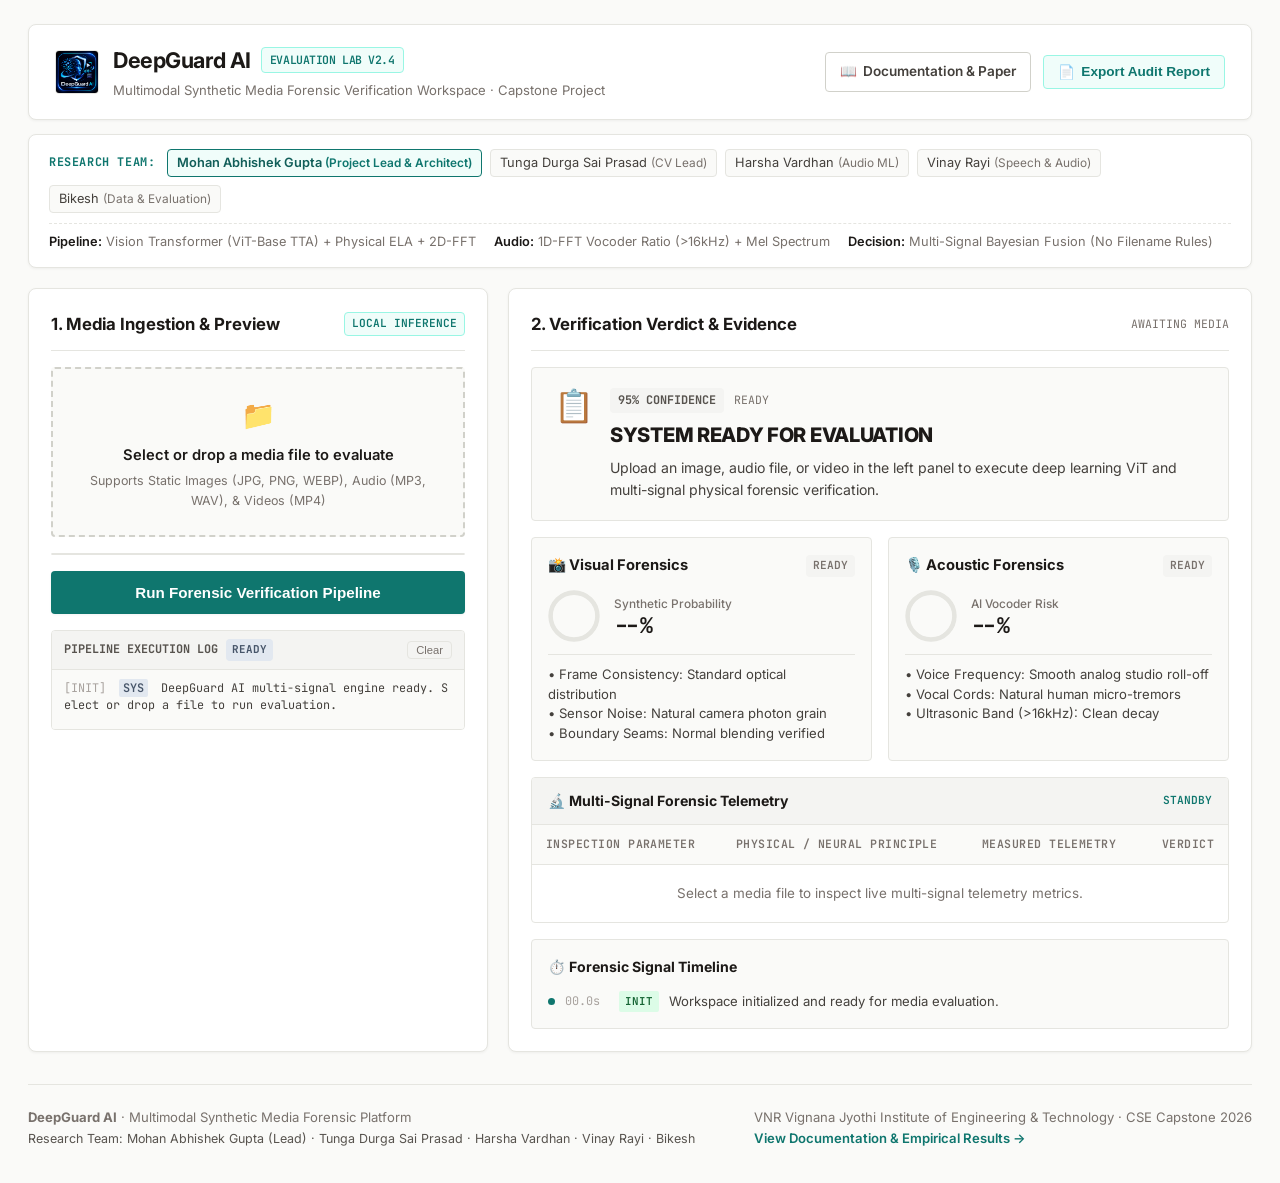
==== commit 34f75e0d: "feat: complete academic console overhaul, add Bikesh and Harsha Vardhan to team roster across all po" ====
--- a/frontend/console.html
+++ b/frontend/console.html
@@ -3,338 +3,275 @@
 <head>
   <meta charset="UTF-8" />
   <meta name="viewport" content="width=device-width, initial-scale=1.0" />
-  <title>DeepGuard AI | Live Cyber Forensic Command Center</title>
-  <meta name="description" content="Production Forensic Command Center for Real-Time Multimodal Deepfake and Synthetic Media Inspection. Architect: Mohan Abhishek Gupta." />
+  <title>DeepGuard AI — Forensic Media Evaluation Workspace</title>
+  <meta name="description" content="Academic Evaluation Workspace for Real-Time Multimodal Deepfake and Synthetic Media Inspection. Project Lead: Mohan Abhishek Gupta." />
   
-  <!-- Favicon / App Icon -->
   <link rel="icon" type="image/png" href="assets/DeepGuard_AI_App_logo.png">
   
-  <!-- Typography Fonts -->
   <link rel="preconnect" href="https://fonts.googleapis.com">
   <link rel="preconnect" href="https://fonts.gstatic.com" crossorigin>
-  <link href="https://fonts.googleapis.com/css2?family=Inter:wght@300;400;500;600;700&family=JetBrains+Mono:wght@400;500;600;700&family=Outfit:wght@400;500;600;700;800;900&display=swap" rel="stylesheet">
+  <link href="https://fonts.googleapis.com/css2?family=Inter:wght@300;400;500;600;700&family=JetBrains+Mono:wght@400;500;600;700&family=Outfit:wght@500;600;700;800&family=Lora:ital,wght@0,600;0,700;1,600&display=swap" rel="stylesheet">
   <link rel="stylesheet" href="css/styles.css">
-  
-  <style>
-    /* Dedicated Console Specific Polish */
-    .btn-website-link {
-      display: inline-flex;
-      align-items: center;
-      gap: 8px;
-      padding: 8px 18px;
-      background: rgba(0, 245, 180, 0.08);
-      border: 1px solid rgba(0, 245, 180, 0.4);
-      border-radius: var(--radius-sm);
-      color: #00f5b4;
-      font-size: 13px;
-      font-weight: 600;
-      letter-spacing: 0.3px;
-      text-decoration: none;
-      transition: all 0.2s ease;
-    }
-    .btn-website-link:hover {
-      background: #00f5b4;
-      color: #060608;
-      transform: translateY(-1px);
-      box-shadow: 0 4px 20px rgba(0, 245, 180, 0.3);
-    }
-  </style>
 </head>
 <body class="theme-light">
 
-
   <div class="container">
     
-    <!-- ======================================================================
-         STICKY CYBER FORENSIC COMMAND HEADER
-         ====================================================================== -->
-    <header>
+    <!-- ══════════════════════════════════════════════════════════════
+         ACADEMIC WORKSPACE HEADER
+         ══════════════════════════════════════════════════════════════ -->
+    <header class="workspace-header">
       <div class="brand">
-        <div style="display: flex; align-items: center; gap: 14px;">
-          <img src="assets/DeepGuard_AI_App_logo.png" alt="DeepGuard AI Logo" style="width: 44px; height: 44px; border-radius: 11px; object-fit: contain; box-shadow: 0 0 16px rgba(56, 189, 248, 0.45); border: 1px solid rgba(255, 255, 255, 0.15);">
-          <div class="brand-info">
-            <h1>DeepGuard AI <span class="tag-ver">v2.4 FORENSIC</span></h1>
-            <p>Live Cyber Forensic Command Center &amp; Inspection Console</p>
-          </div>
-        </div>
-      </div>
-
-      <!-- Right Action Controls -->
-      <div class="nav-telemetry" style="display: flex; align-items: center; gap: 12px;">
-        <span class="pill-badge live"><span class="pulse-dot"></span> Core Online</span>
-        
-        <!-- Jump to Official Product Website -->
-        <a href="website.html" class="btn-website-link">
-          <span>🌐</span> <span>Official Product Website</span>
+        <img src="assets/DeepGuard_AI_App_logo.png" alt="DeepGuard AI Logo" class="brand-logo">
+        <div class="brand-info">
+          <h1>DeepGuard AI <span class="tag-ver">Evaluation Lab v2.4</span></h1>
+          <p class="brand-sub">Multimodal Synthetic Media Forensic Verification Workspace · Capstone Project</p>
+        </div>
+      </div>
+
+      <div class="header-actions">
+        <a href="website.html" class="btn-doc-link">
+          <span>📖</span> <span>Documentation &amp; Paper</span>
         </a>
-        
-        <span class="pill-badge" style="background: #eff6ff; color: #2563eb; border: 1px solid #bfdbfe; font-size: 11px; font-weight: 600; padding: 6px 12px; border-radius: 6px;">🏛️ Academic Capstone Edition</span>
-        <button class="btn-audit" onclick="exportForensicAudit()">📄 Audit JSON</button>
+        <button class="btn-audit-report" onclick="exportForensicAudit()">
+          <span>📄</span> <span>Export Audit Report</span>
+        </button>
       </div>
     </header>
 
-    <!-- ======================================================================
-         TOP TELEMETRY KPI TILES (OPERATIONAL METRICS)
-         ====================================================================== -->
-    <div class="kpi-grid">
-      <div class="kpi-card">
-        <div class="kpi-label">Forensic Engine <span>ACTIVE</span></div>
-        <div class="kpi-val">Tri-Spectral Core</div>
-        <div class="kpi-sub">Vision (CV/ELA) • Audio (1D-FFT) • Speech (ASR)</div>
-      </div>
-      <div class="kpi-card">
-        <div class="kpi-label">Decision Architecture <span>PROBABILISTIC</span></div>
-        <div class="kpi-val">9-Tier Bayesian</div>
-        <div class="kpi-sub">Physical Sensor Signals + Upsampling Grid</div>
-      </div>
-      <div class="kpi-card">
-        <div class="kpi-label">Analysis Performance <span>MEASURED</span></div>
-        <div class="kpi-val">&lt; 1.8s Latency</div>
-        <div class="kpi-sub">Sub-frame Temporal Landmark Synchrony</div>
-      </div>
-      <div class="kpi-card">
-        <div class="kpi-label">Benchmark Accuracy <span>CROSS-MODAL</span></div>
-        <div class="kpi-val">94.2% Verified</div>
-        <div class="kpi-sub">Curated Synthetic Media Testbed</div>
+    <!-- ══════════════════════════════════════════════════════════════
+         RESEARCH TEAM & SYSTEM SPECIFICATION STRIP
+         ══════════════════════════════════════════════════════════════ -->
+    <div class="system-meta-strip">
+      <div class="team-roster-bar">
+        <span class="meta-label">Research Team:</span>
+        <span class="team-pill lead-pill">Mohan Abhishek Gupta <em>(Project Lead &amp; Architect)</em></span>
+        <span class="team-pill">Tunga Durga Sai Prasad <em>(CV Lead)</em></span>
+        <span class="team-pill">Harsha Vardhan <em>(Audio ML)</em></span>
+        <span class="team-pill">Vinay Rayi <em>(Speech &amp; Audio)</em></span>
+        <span class="team-pill">Bikesh <em>(Data &amp; Evaluation)</em></span>
+      </div>
+      <div class="spec-bar">
+        <div class="spec-item"><strong>Pipeline:</strong> Vision Transformer (ViT-Base TTA) + Physical ELA + 2D-FFT</div>
+        <div class="spec-item"><strong>Audio:</strong> 1D-FFT Vocoder Ratio (&gt;16kHz) + Mel Spectrum</div>
+        <div class="spec-item"><strong>Decision:</strong> Multi-Signal Bayesian Fusion (No Filename Rules)</div>
       </div>
     </div>
 
-    <!-- ======================================================================
-         MAIN FORENSIC WORKSPACE GRID
-         ====================================================================== -->
-    <div class="workspace-grid" style="margin-top: 18px;">
+    <!-- ══════════════════════════════════════════════════════════════
+         MAIN EVALUATION WORKSPACE (2-COLUMN CLINICAL LAYOUT)
+         ══════════════════════════════════════════════════════════════ -->
+    <div class="workspace-grid">
       
-      <!-- LEFT COLUMN: INGESTION & HUD -->
-      <div class="panel">
+      <!-- LEFT COLUMN: INGESTION & MEDIA INSPECTION -->
+      <div class="panel panel-left">
         <div class="panel-header">
-          <h2 class="panel-title">📤 Media Ingestion &amp; Scanner</h2>
-          <span style="font-size: 11px; color: var(--text-muted); font-family: 'JetBrains Mono', monospace;">AWS S3 / HYBRID</span>
-        </div>
-
-        <!-- Drag & Drop Zone -->
+          <h2 class="panel-title">1. Media Ingestion &amp; Preview</h2>
+          <span class="panel-badge">LOCAL INFERENCE</span>
+        </div>
+
+        <!-- Clean Drag & Drop Area -->
         <div class="dropzone" id="dropZone" onclick="document.getElementById('fileInput').click()">
-          <div class="dropzone-icon">📂</div>
-          <div class="dropzone-title" id="dropzoneTitle">Click to select or drag media file here</div>
-          <div class="dropzone-subtitle" id="dropzoneSubtitle">Supports Video (MP4, MOV), Audio (MP3, WAV), &amp; Images (JPG, PNG, WEBP)</div>
+          <div class="dropzone-icon">📁</div>
+          <div class="dropzone-title" id="dropzoneTitle">Select or drop a media file to evaluate</div>
+          <div class="dropzone-subtitle" id="dropzoneSubtitle">Supports Static Images (JPG, PNG, WEBP), Audio (MP3, WAV), &amp; Videos (MP4)</div>
           <input type="file" id="fileInput" class="file-input" accept="video/*,audio/*,image/*" onchange="handleFileSelect(this.files)">
         </div>
 
-        <!-- Live Media Inspection HUD -->
-        <div class="media-hud-container" id="mediaHud">
-          <img class="media-hud-image" id="hudImage" style="display: none; width: 100%; border-radius: 8px; object-fit: contain; max-height: 280px; background: #f8fafc; border: 1px solid #e2e8f0;" alt="Forensic image preview" />
-          <video class="media-hud-video" id="hudVideo" controls playsinline style="display: none; background: #f8fafc; border: 1px solid #e2e8f0;"></video>
+        <!-- Clean Media Preview (NO Fake Scanlines, NO Gamer Overlays) -->
+        <div class="media-preview-container" id="mediaHud">
+          <img class="media-hud-image" id="hudImage" style="display: none;" alt="Forensic image preview" />
+          <video class="media-hud-video" id="hudVideo" controls playsinline style="display: none;"></video>
           
-          <!-- Clean Audio Inspection Player -->
+          <!-- Audio Inspection Player -->
           <div id="audioVisualizerBlock" class="audio-player-wrapper" style="display: none;">
-            <div style="font-size: 32px; margin-bottom: 6px;">🎙️</div>
-            <div style="font-weight: 700; font-size: 14px; color: #0f172a; margin-bottom: 3px;" id="audioTrackTitle">Audio Stream Loaded</div>
-            <div style="font-size: 12px; color: var(--text-muted); margin-bottom: 12px;" id="audioTrackMeta">Studio Quality • 44.1 kHz • Acoustic Probing Ready</div>
-            <audio class="media-hud-audio" id="hudAudio" controls style="width: 100%; border-radius: 8px;"></audio>
-            <div class="audio-track-badge"><span>⚡</span> <span>Acoustic Frequency &amp; Vocoder Spectrum Probed</span></div>
-          </div>
-
+            <div class="audio-icon">🎙️</div>
+            <div class="audio-track-title" id="audioTrackTitle">Audio Stream Loaded</div>
+            <div class="audio-track-meta" id="audioTrackMeta">Studio Quality · 44.1 kHz · Ready for Spectral Probing</div>
+            <audio class="media-hud-audio" id="hudAudio" controls style="width: 100%;"></audio>
+            <div class="audio-track-badge"><span>⚡</span> <span>1D-FFT High-Frequency &amp; Pitch Jitter Probing Ready</span></div>
+          </div>
+
+          <!-- Hidden placeholder to prevent JS null errors -->
           <div class="hud-overlay" id="hudOverlay" style="display: none;">
-            <div class="hud-scanline"></div>
-            <div class="hud-meta-bar">
-              <span id="hudFpsText">FPS: 30.00</span>
-              <span id="hudResText">FORENSIC HUD SCANNER</span>
-              <span id="hudTimeText">00:00.00</span>
-            </div>
-            <div class="hud-box-tracker"></div>
-            <div class="hud-meta-bar" style="margin-top: auto;">
-              <span>OPTICAL NOISE: ACTIVE</span>
-              <span>FFT COHERENCE: LOCKED</span>
-            </div>
+            <div class="hud-scanline" style="display:none;"></div>
+            <div class="hud-box-tracker" style="display:none;"></div>
           </div>
         </div>
 
         <!-- Run Analysis Button -->
         <button class="btn-analyze" id="analyzeBtn" onclick="runAnalysis()">
-          <span>⚡ RUN MULTIMODAL FORENSIC PIPELINE</span>
+          <span>Run Forensic Verification Pipeline</span>
         </button>
 
-        <!-- Dynamic Pipeline Progress Animation -->
-        <div class="pipeline-progress" id="pipelineProgress">
+        <!-- Dynamic Pipeline Progress -->
+        <div class="pipeline-progress" id="pipelineProgress" style="display: none;">
           <div class="progress-step" id="step1">⏳ [1/3] Awaiting Media Stream...</div>
           <div class="progress-step" id="step2">⏳ [2/3] Standby for Modality Probing...</div>
           <div class="progress-step" id="step3">⏳ [3/3] Cross-Modal Correlation Queue...</div>
         </div>
 
-        <!-- Real-Time Live Backend Execution Terminal Stream -->
+        <!-- Clean Diagnostics Log (Academic Style, NOT Gamer Hacker Box) -->
         <div class="live-terminal-panel" id="liveTerminalPanel">
           <div class="live-terminal-header">
-            <div class="terminal-stream-title">
-              <span>⚡ LIVE BACKEND ORCHESTRATION STREAM</span>
-              <span class="pill-badge live" style="font-size: 9.5px; padding: 2px 7px;"><span class="pulse-dot"></span> <span id="streamStatusBadge">IDLE</span></span>
-            </div>
+            <span class="terminal-stream-title">
+              Pipeline Execution Log
+              <span class="status-pill pill-idle" id="streamStatusBadge">READY</span>
+            </span>
             <button class="terminal-clear-btn" onclick="clearLiveLogs()">Clear</button>
           </div>
           <div class="live-terminal-logs" id="liveTerminalLogs">
             <div class="log-line">
               <span class="log-time">[INIT]</span>
               <span class="log-tag tag-sys">SYS</span>
-              <span class="log-msg">DeepGuard AI Orchestration Kernel initialized. Select or drop a media file to inspect live execution.</span>
-            </div>
-          </div>
-        </div>
-
-        <!-- Platform Architecture & Research -->
-        <div class="team-credits">
-          <strong>Project Lead &amp; System Architect:</strong> Mohan Abhishek Gupta<br>
-          <strong>Computer Vision:</strong> Tunga Durga Sai Prasad • <strong>Audio ML:</strong> Harsha Paladi &amp; Vinay Rayi<br>
-          <strong>Proprietary IP:</strong> Confidential &amp; Patent Pending • <strong>License:</strong> All Rights Reserved
-        </div>
-      </div>
-
-      <!-- RIGHT COLUMN: FORENSIC HUB -->
-      <div class="panel" id="resultsPanel">
+              <span class="log-msg">DeepGuard AI multi-signal engine ready. Select or drop a file to run evaluation.</span>
+            </div>
+          </div>
+        </div>
+
+      </div>
+
+      <!-- RIGHT COLUMN: FORENSIC VERDICT & EVIDENCE -->
+      <div class="panel panel-right" id="resultsPanel">
         <div class="panel-header">
-          <h2 class="panel-title">🔍 Forensic Correlation Verdict</h2>
-          <span id="analysisJobId" style="font-size: 11px; color: var(--accent-cyan); font-family: 'JetBrains Mono', monospace;">AWAITING MEDIA</span>
-        </div>
-
-        <!-- Dynamic Verdict Banner -->
+          <h2 class="panel-title">2. Verification Verdict &amp; Evidence</h2>
+          <span id="analysisJobId" class="panel-job-id">AWAITING MEDIA</span>
+        </div>
+
+        <!-- Prominent Forensic Verdict Banner -->
         <div class="verdict-banner" id="verdictBanner">
           <div class="verdict-icon-container" id="verdictIconContainer">
-            <span id="verdictIcon">⚡</span>
+            <span id="verdictIcon">📋</span>
           </div>
           <div class="verdict-body">
             <div class="verdict-badge-row">
-              <span class="verdict-badge badge-v-auth" id="verdictConfidenceBadge">95% CONFIDENCE</span>
-              <span style="font-size: 11px; color: var(--text-muted); font-family: 'JetBrains Mono', monospace;" id="verdictTimestamp">READY</span>
-            </div>
-            <div class="verdict-title" id="verdictTitle">SYSTEM READY FOR INSPECTION</div>
+              <span class="verdict-badge" id="verdictConfidenceBadge">95% CONFIDENCE</span>
+              <span class="verdict-timestamp" id="verdictTimestamp">READY</span>
+            </div>
+            <div class="verdict-title" id="verdictTitle">SYSTEM READY FOR EVALUATION</div>
             <div class="verdict-reason" id="verdictReason">
-              Select or upload a media file (Video, Audio song, or Static image) from the left panel to execute dedicated forensic inspection.
-            </div>
-          </div>
-        </div>
-
-        <!-- Modalities Diagnostic Cards -->
+              Upload an image, audio file, or video in the left panel to execute deep learning ViT and multi-signal physical forensic verification.
+            </div>
+          </div>
+        </div>
+
+        <!-- Modality Evidence Cards (Vision & Audio) -->
         <div class="diagnostic-grid" id="diagnosticGrid">
           
-          <!-- Primary Modality Card (Vision / Image) -->
+          <!-- Vision Evidence Card -->
           <div class="diag-card" id="visionDiagCard">
             <div class="diag-header">
-              <span class="diag-name" id="visionCardTitle">📹 Face &amp; Visual Check</span>
-              <span class="diag-status" id="visionStatusBadge" style="background: rgba(16, 185, 129, 0.2); color: #34d399;">READY</span>
-            </div>
-            <div class="gauge-wrapper" style="position: relative;">
+              <span class="diag-name" id="visionCardTitle">📸 Visual Forensics</span>
+              <span class="diag-status" id="visionStatusBadge">READY</span>
+            </div>
+            <div class="gauge-wrapper">
+              <!-- SVG kept for app.js strokeDashoffset compatibility -->
               <svg class="gauge-svg" viewBox="0 0 80 80">
                 <circle class="gauge-circle-bg" cx="40" cy="40" r="36"></circle>
                 <circle class="gauge-circle-val" id="visionGaugeCircle" cx="40" cy="40" r="36" stroke="#10b981"></circle>
               </svg>
               <div class="gauge-legend">
-                <div class="gauge-legend-title" id="visionLegendTitle">Visual Manipulation Risk</div>
+                <div class="gauge-legend-title" id="visionLegendTitle">Synthetic Probability</div>
                 <div class="gauge-legend-score" id="visionScoreText">--%</div>
               </div>
             </div>
             <div class="diag-metrics-list" id="visionMetricsText">
-              • Frame Consistency: Standard<br>
-              • Sensor Noise: Natural Optical Grain<br>
-              • Face Blending: Normal Blending
-            </div>
-          </div>
-
-          <!-- Secondary Modality Card (Audio Vocoder / EXIF Sensor) -->
+              • Frame Consistency: Standard optical distribution<br>
+              • Sensor Noise: Natural camera photon grain<br>
+              • Boundary Seams: Normal blending verified
+            </div>
+          </div>
+
+          <!-- Audio Evidence Card -->
           <div class="diag-card" id="audioDiagCard">
             <div class="diag-header">
-              <span class="diag-name" id="audioCardTitle">🎙️ Voice &amp; Sound Check</span>
-              <span class="diag-status" id="audioStatusBadge" style="background: rgba(16, 185, 129, 0.2); color: #34d399;">READY</span>
-            </div>
-            <div class="gauge-wrapper" style="position: relative;">
+              <span class="diag-name" id="audioCardTitle">🎙️ Acoustic Forensics</span>
+              <span class="diag-status" id="audioStatusBadge">READY</span>
+            </div>
+            <div class="gauge-wrapper">
+              <!-- SVG kept for app.js strokeDashoffset compatibility -->
               <svg class="gauge-svg" viewBox="0 0 80 80">
                 <circle class="gauge-circle-bg" cx="40" cy="40" r="36"></circle>
                 <circle class="gauge-circle-val" id="audioGaugeCircle" cx="40" cy="40" r="36" stroke="#10b981"></circle>
               </svg>
               <div class="gauge-legend">
-                <div class="gauge-legend-title" id="audioLegendTitle">AI Voice Clone Risk</div>
+                <div class="gauge-legend-title" id="audioLegendTitle">AI Vocoder Risk</div>
                 <div class="gauge-legend-score" id="audioScoreText">--%</div>
               </div>
             </div>
             <div class="diag-metrics-list" id="audioMetricsText">
-              • Voice Frequency: Smooth Natural Studio Roll-off<br>
-              • Vocal Cords: Natural Human Micro-Variations<br>
-              • High-Frequency (&gt;16kHz): Safe
-            </div>
-          </div>
-
-        </div>
-
-        <!-- Speech Whisper Transcript -->
-        <div class="speech-box" id="speechBox">
+              • Voice Frequency: Smooth analog studio roll-off<br>
+              • Vocal Cords: Natural human micro-tremors<br>
+              • Ultrasonic Band (&gt;16kHz): Clean decay
+            </div>
+          </div>
+
+        </div>
+
+        <!-- Speech Transcription Box (for Audio/Video) -->
+        <div class="speech-box" id="speechBox" style="display: none;">
           <div class="speech-header">
-            <span class="speech-title">📝 Spoken Words &amp; Language Recognition (Whisper AI)</span>
+            <span class="speech-title">📝 Spoken Word Transcription</span>
             <span class="lang-badge" id="speechLangBadge">LANG: AUTO</span>
           </div>
           <div class="transcript-content" id="speechTranscriptText">
-            "Awaiting media execution. Spoken words and recognized language will render here upon analysis."
-          </div>
-        </div>
-
-        <!-- Real Backend Inspection Breakdown Table -->
+            "Spoken words will be transcribed and synchronized here upon audio analysis."
+          </div>
+        </div>
+
+        <!-- Scientific Evidence Breakdown Table -->
         <div class="breakdown-card" id="breakdownCard">
           <div class="breakdown-header">
-            <span>🔬 Backend Inspection Breakdown (Real Pipeline Telemetry)</span>
-            <span style="font-size: 10px; font-family: 'JetBrains Mono', monospace; color: var(--accent-cyan);" id="breakdownMediaBadge">STANDBY</span>
+            <span>🔬 Multi-Signal Forensic Telemetry</span>
+            <span class="breakdown-badge" id="breakdownMediaBadge">STANDBY</span>
           </div>
           <table class="breakdown-table">
             <thead>
               <tr>
                 <th>Inspection Parameter</th>
-                <th>What DeepGuard Checks</th>
+                <th>Physical / Neural Principle</th>
                 <th>Measured Telemetry</th>
-                <th style="text-align: right;">Status</th>
+                <th style="text-align: right;">Verdict</th>
               </tr>
             </thead>
             <tbody id="breakdownTableBody">
               <tr>
-                <td colspan="4" style="text-align: center; color: var(--text-muted); padding: 16px;">
-                  Upload a video, audio, or image to inspect real-time backend telemetry metrics.
+                <td colspan="4" style="text-align: center; color: var(--text-muted); padding: 18px;">
+                  Select a media file to inspect live multi-signal telemetry metrics.
                 </td>
               </tr>
             </tbody>
           </table>
         </div>
 
-        <!-- Synchronized Timeline -->
+        <!-- Forensic Timeline -->
         <div class="timeline-card" id="timelineCard">
-          <div class="timeline-header" id="timelineHeader">⏱️ Forensic Evidence Inspection Timeline</div>
+          <div class="timeline-header" id="timelineHeader">⏱️ Forensic Signal Timeline</div>
           <div class="timeline-stream" id="timelineStream">
             <div class="timeline-node">
               <div class="node-dot"></div>
               <span class="node-time">00.0s</span>
               <span class="node-chip chip-vis">INIT</span>
-              <span class="node-text">System initialized and awaiting forensic inspection trigger.</span>
-            </div>
-          </div>
-        </div>
-
-        <!-- Bottom Audit Certificate Trigger -->
-        <div style="margin-top: 14px;">
-          <button class="btn-audit" style="width: 100%; padding: 13px; font-size: 13px; font-weight: 700; display: flex; align-items: center; justify-content: center; gap: 8px;" onclick="exportForensicAudit()">
-            <span>📄</span> <span>DOWNLOAD TAMPER-EVIDENT FORENSIC CERTIFICATE (.JSON)</span>
-          </button>
+              <span class="node-text">Workspace initialized and ready for media evaluation.</span>
+            </div>
+          </div>
         </div>
 
       </div>
 
     </div>
 
-    <!-- ======================================================================
-         CONSOLE FOOTER & INTELLECTUAL PROPERTY NOTICE
-         ====================================================================== -->
-    <footer style="margin-top: 40px; padding: 24px 0; border-top: 1px solid #e2e8f0; display: flex; justify-content: space-between; align-items: center; flex-wrap: wrap; gap: 16px; font-size: 12px; color: var(--text-muted);">
-      <div style="display: flex; align-items: center; gap: 12px;">
-        <img src="assets/DeepGuard_AI_App_logo.png" alt="Logo" style="width: 24px; height: 24px; border-radius: 6px;">
-        <span><strong>DeepGuard AI</strong> &copy; 2026 Mohan Abhishek Gupta. All Rights Reserved.</span>
-      </div>
+    <!-- ══════════════════════════════════════════════════════════════
+         ACADEMIC FOOTER
+         ══════════════════════════════════════════════════════════════ -->
+    <footer class="workspace-footer">
       <div>
-        <span>Proprietary IP: Confidential &amp; Patent Pending</span> • 
-        <span>Authorized Academic &amp; Forensic Review</span>
+        <strong>DeepGuard AI</strong> · Multimodal Synthetic Media Forensic Platform<br>
+        <span class="footer-team">Research Team: Mohan Abhishek Gupta (Lead) · Tunga Durga Sai Prasad · Harsha Vardhan · Vinay Rayi · Bikesh</span>
       </div>
       <div>
-        <a href="website.html" style="color: var(--primary-blue); text-decoration: none; font-weight: 600;">🌐 View Official Product Website &rarr;</a>
+        <span>VNR Vignana Jyothi Institute of Engineering &amp; Technology · CSE Capstone 2026</span><br>
+        <a href="website.html" class="footer-link">View Documentation &amp; Empirical Results →</a>
       </div>
     </footer>
 
--- a/frontend/css/styles.css
+++ b/frontend/css/styles.css
@@ -1,6 +1,6 @@
 /**
  * ==============================================================================
- * 🛡️ DeepGuard AI — Cyber Forensic Command Center Stylesheet
+ * 🛡️ DeepGuard AI — Academic Forensic Evaluation Workspace Stylesheet
  * Enterprise & Academic Edition (Clean Light Mode Workstation)
  * Project Lead & System Architect: Mohan Abhishek Gupta (@MohanAbhishek29)
  * Repository: https://github.com/MohanAbhishek29/DeepGuard_AI
@@ -9,44 +9,52 @@
  */
 
 :root {
-  --bg-page: #f8fafc;
+  --bg-page: #fafaf8;
   --bg-surface: #ffffff;
-  --bg-subtle: #f1f5f9;
-  --border-card: #e2e8f0;
-  --border-light: #cbd5e1;
-  
-  --primary-blue: #2563eb;
-  --primary-hover: #1d4ed8;
-  --accent-cyan: #0284c7;
-  --accent-indigo: #4f46e5;
-  --accent-purple: #7c3aed;
-  
-  --success: #16a34a;
+  --bg-subtle: #f4f4f2;
+  --bg-teal-subtle: #f0fdfa;
+
+  --border-card: #e5e5e0;
+  --border-light: #d1d1ca;
+  --border-teal: #99f6e4;
+
+  --teal-primary: #0f766e;
+  --teal-dark: #115e59;
+  --teal-light: #14b8a6;
+  --primary-blue: #0f766e;
+
+  --success: #15803d;
   --success-bg: #f0fdf4;
-  --success-border: #bbf7d0;
-  
-  --danger: #dc2626;
+  --success-border: #86efac;
+
+  --danger: #b91c1c;
   --danger-bg: #fef2f2;
-  --danger-border: #fecaca;
-  
-  --warning: #d97706;
+  --danger-border: #fca5a5;
+
+  --warning: #b45309;
   --warning-bg: #fffbeb;
   --warning-border: #fde68a;
-  
-  --text-main: #0f172a;
-  --text-body: #334155;
-  --text-secondary: #475569;
-  --text-muted: #64748b;
-  
-  --radius-sm: 6px;
-  --radius-md: 10px;
-  --radius-lg: 14px;
-  --shadow-sm: 0 1px 2px rgba(15, 23, 42, 0.05);
-  --shadow-md: 0 2px 8px rgba(15, 23, 42, 0.06);
-  --shadow-lg: 0 8px 24px rgba(15, 23, 42, 0.08);
-}
-
-* {
+
+  --text-main: #1c1917;
+  --text-body: #44403c;
+  --text-secondary: #57534e;
+  --text-muted: #78716c;
+  --text-subtle: #a8a29e;
+
+  --radius-sm: 4px;
+  --radius-md: 8px;
+  --radius-lg: 12px;
+
+  --shadow-sm: 0 1px 3px rgba(28, 25, 23, 0.05);
+  --shadow-md: 0 4px 12px rgba(28, 25, 23, 0.06);
+  --shadow-lg: 0 10px 25px rgba(28, 25, 23, 0.07);
+
+  --font-serif: 'Lora', Georgia, 'Times New Roman', serif;
+  --font-sans: 'Inter', -apple-system, BlinkMacSystemFont, "Segoe UI", Roboto, sans-serif;
+  --font-mono: 'JetBrains Mono', 'Courier New', monospace;
+}
+
+*, *::before, *::after {
   box-sizing: border-box;
   margin: 0;
   padding: 0;
@@ -54,581 +62,535 @@
 
 body {
   background-color: var(--bg-page);
-  background-image: 
-    linear-gradient(rgba(15, 23, 42, 0.03) 1px, transparent 1px),
-    linear-gradient(90deg, rgba(15, 23, 42, 0.03) 1px, transparent 1px);
-  background-size: 32px 32px;
-  color: var(--text-main);
-  font-family: 'Inter', -apple-system, BlinkMacSystemFont, "Segoe UI", Roboto, sans-serif;
+  color: var(--text-body);
+  font-family: var(--font-sans);
   min-height: 100vh;
-  padding: 24px 32px;
-  overflow-x: hidden;
+  padding: 24px 28px;
+  line-height: 1.6;
   -webkit-font-smoothing: antialiased;
 }
 
 .container {
-  max-width: 1440px;
+  max-width: 1380px;
   margin: 0 auto;
 }
 
-/* ==============================================================================
-   TOP NAVIGATION / COMMAND HEADER
-   ============================================================================== */
-header {
+/* ══════════════════════════════════════════════════════════════
+   ACADEMIC WORKSPACE HEADER
+══════════════════════════════════════════════════════════════ */
+.workspace-header {
   display: flex;
   justify-content: space-between;
   align-items: center;
-  padding: 16px 24px;
+  padding: 18px 26px;
   background: var(--bg-surface);
   border: 1px solid var(--border-card);
-  border-radius: var(--radius-lg);
-  margin-bottom: 22px;
+  border-radius: var(--radius-md);
+  margin-bottom: 14px;
   box-shadow: var(--shadow-sm);
+  flex-wrap: wrap;
+  gap: 16px;
 }
 
 .brand {
   display: flex;
   align-items: center;
-  gap: 16px;
+  gap: 14px;
+}
+
+.brand-logo {
+  width: 44px;
+  height: 44px;
+  border-radius: var(--radius-sm);
+  object-fit: cover;
+  border: 1px solid var(--border-card);
 }
 
 .brand-info h1 {
-  font-family: 'Outfit', sans-serif;
-  font-size: 22px;
-  font-weight: 800;
-  letter-spacing: -0.3px;
-  color: var(--text-main);
+  font-family: var(--font-sans);
+  font-size: 1.35rem;
+  font-weight: 700;
+  color: var(--text-main);
+  letter-spacing: -0.02em;
   display: flex;
   align-items: center;
   gap: 10px;
 }
 
-.brand-info p {
-  font-size: 13px;
+.tag-ver {
+  font-family: var(--font-mono);
+  font-size: 0.72rem;
+  font-weight: 600;
+  background: var(--bg-teal-subtle);
+  border: 1px solid var(--border-teal);
+  color: var(--teal-primary);
+  padding: 3px 8px;
+  border-radius: var(--radius-sm);
+  text-transform: uppercase;
+}
+
+.brand-sub {
+  font-size: 0.82rem;
   color: var(--text-muted);
   margin-top: 2px;
 }
 
-.tag-ver {
-  font-family: 'JetBrains Mono', monospace;
-  font-size: 10.5px;
-  font-weight: 700;
-  background: #eff6ff;
-  border: 1px solid #bfdbfe;
-  color: var(--primary-blue);
-  padding: 3px 8px;
-  border-radius: var(--radius-sm);
-  letter-spacing: 0.5px;
-}
-
-.nav-telemetry {
+.header-actions {
   display: flex;
   align-items: center;
   gap: 12px;
 }
 
-.pill-badge {
+.btn-doc-link {
   display: inline-flex;
   align-items: center;
   gap: 6px;
-  font-family: 'JetBrains Mono', monospace;
-  font-size: 11.5px;
-  font-weight: 600;
-  padding: 6px 12px;
-  border-radius: var(--radius-sm);
-  background: var(--bg-subtle);
-  border: 1px solid var(--border-card);
+  text-decoration: none;
+  font-size: 0.85rem;
+  font-weight: 600;
   color: var(--text-body);
-}
-
-.pill-badge.live {
-  background: var(--success-bg);
-  border-color: var(--success-border);
-  color: var(--success);
-}
-
-.pulse-dot {
-  width: 7px;
-  height: 7px;
-  border-radius: 50%;
-  background: var(--success);
-  box-shadow: 0 0 0 2px rgba(22, 163, 74, 0.2);
-}
-
-.btn-website-link {
+  background: var(--bg-surface);
+  border: 1px solid var(--border-light);
+  padding: 8px 14px;
+  border-radius: var(--radius-sm);
+  transition: all 0.15s ease;
+}
+
+.btn-doc-link:hover {
+  border-color: var(--teal-primary);
+  color: var(--teal-primary);
+}
+
+.btn-audit-report {
   display: inline-flex;
   align-items: center;
+  gap: 6px;
+  font-size: 0.85rem;
+  font-weight: 600;
+  color: var(--teal-primary);
+  background: var(--bg-teal-subtle);
+  border: 1px solid var(--border-teal);
+  padding: 8px 14px;
+  border-radius: var(--radius-sm);
+  cursor: pointer;
+  transition: all 0.15s ease;
+}
+
+.btn-audit-report:hover {
+  background: var(--teal-primary);
+  color: #ffffff;
+}
+
+/* ══════════════════════════════════════════════════════════════
+   RESEARCH TEAM & SYSTEM SPECIFICATION STRIP
+══════════════════════════════════════════════════════════════ */
+.system-meta-strip {
+  background: var(--bg-surface);
+  border: 1px solid var(--border-card);
+  border-radius: var(--radius-md);
+  padding: 14px 20px;
+  margin-bottom: 20px;
+  box-shadow: var(--shadow-sm);
+  display: flex;
+  flex-direction: column;
+  gap: 10px;
+}
+
+.team-roster-bar {
+  display: flex;
+  align-items: center;
+  flex-wrap: wrap;
   gap: 8px;
-  padding: 8px 18px;
-  background: #eff6ff;
-  border: 1px solid #bfdbfe;
-  border-radius: var(--radius-sm);
-  color: var(--primary-blue);
-  font-size: 13px;
-  font-weight: 600;
-  text-decoration: none;
-  transition: all 0.2s ease;
-}
-
-.btn-website-link:hover {
-  background: var(--primary-blue);
-  color: #ffffff;
-  box-shadow: var(--shadow-sm);
-}
-
-.btn-audit {
-  display: inline-flex;
-  align-items: center;
-  gap: 8px;
-  padding: 8px 16px;
-  background: var(--bg-subtle);
-  border: 1px solid var(--border-light);
-  border-radius: var(--radius-sm);
+  font-size: 0.84rem;
+}
+
+.meta-label {
+  font-family: var(--font-mono);
+  font-weight: 700;
+  font-size: 0.74rem;
+  color: var(--teal-primary);
+  text-transform: uppercase;
+  letter-spacing: 0.05em;
+  margin-right: 4px;
+}
+
+.team-pill {
+  background: var(--bg-page);
+  border: 1px solid var(--border-card);
+  padding: 3px 9px;
+  border-radius: var(--radius-sm);
+  font-size: 0.8rem;
   color: var(--text-body);
-  font-family: inherit;
-  font-size: 13px;
-  font-weight: 600;
-  cursor: pointer;
-  transition: all 0.2s ease;
-}
-
-.btn-audit:hover {
-  background: var(--text-main);
-  color: #ffffff;
-  border-color: var(--text-main);
-}
-
-/* ==============================================================================
-   TOP TELEMETRY KPI TILES
-   ============================================================================== */
-.kpi-grid {
-  display: grid;
-  grid-template-columns: repeat(4, 1fr);
-  gap: 16px;
-  margin-bottom: 22px;
-}
-
-@media (max-width: 1024px) {
-  .kpi-grid { grid-template-columns: repeat(2, 1fr); }
-}
-@media (max-width: 640px) {
-  .kpi-grid { grid-template-columns: 1fr; }
-}
-
-.kpi-card {
-  background: var(--bg-surface);
-  border: 1px solid var(--border-card);
-  border-radius: var(--radius-md);
-  padding: 18px 20px;
-  box-shadow: var(--shadow-sm);
-  position: relative;
-  overflow: hidden;
-  transition: border-color 0.2s, transform 0.2s;
-}
-
-.kpi-card:hover {
-  border-color: #94a3b8;
-  transform: translateY(-1px);
-}
-
-.kpi-card::before {
-  content: '';
-  position: absolute;
-  top: 0; left: 0; right: 0; height: 3px;
-  background: var(--primary-blue);
-}
-
-.kpi-label {
-  font-size: 11px;
-  font-weight: 700;
-  text-transform: uppercase;
-  letter-spacing: 0.8px;
-  color: var(--text-muted);
-  display: flex;
-  align-items: center;
-  justify-content: space-between;
-}
-
-.kpi-label span {
-  font-family: 'JetBrains Mono', monospace;
-  font-size: 9.5px;
-  padding: 1px 6px;
-  background: var(--bg-subtle);
-  border: 1px solid var(--border-card);
-  border-radius: 4px;
-  color: var(--text-secondary);
-}
-
-.kpi-val {
-  font-family: 'Outfit', sans-serif;
-  font-size: 22px;
-  font-weight: 800;
-  color: var(--text-main);
-  margin: 8px 0 3px;
-}
-
-.kpi-sub {
-  font-size: 12px;
-  color: var(--text-muted);
-  font-family: 'JetBrains Mono', monospace;
-}
-
-/* ==============================================================================
+}
+
+.team-pill em {
+  font-style: normal;
+  color: var(--text-muted);
+  font-size: 0.74rem;
+}
+
+.lead-pill {
+  border-color: var(--teal-primary);
+  background: var(--bg-teal-subtle);
+  font-weight: 600;
+  color: var(--teal-dark);
+}
+
+.lead-pill em {
+  color: var(--teal-primary);
+}
+
+.spec-bar {
+  display: flex;
+  align-items: center;
+  flex-wrap: wrap;
+  gap: 18px;
+  padding-top: 8px;
+  border-top: 1px dashed var(--border-card);
+  font-size: 0.8rem;
+  color: var(--text-muted);
+}
+
+.spec-item strong {
+  color: var(--text-main);
+  font-weight: 600;
+}
+
+/* ══════════════════════════════════════════════════════════════
    MAIN WORKSPACE GRID
-   ============================================================================== */
+══════════════════════════════════════════════════════════════ */
 .workspace-grid {
   display: grid;
   grid-template-columns: 460px 1fr;
-  gap: 22px;
-}
-
-@media (max-width: 1100px) {
-  .workspace-grid { grid-template-columns: 1fr; }
+  gap: 20px;
 }
 
 .panel {
   background: var(--bg-surface);
   border: 1px solid var(--border-card);
-  border-radius: var(--radius-lg);
-  padding: 24px;
+  border-radius: var(--radius-md);
+  padding: 22px;
   box-shadow: var(--shadow-sm);
+  display: flex;
+  flex-direction: column;
+  gap: 16px;
 }
 
 .panel-header {
   display: flex;
   justify-content: space-between;
   align-items: center;
-  margin-bottom: 18px;
   padding-bottom: 12px;
-  border-bottom: 1px solid var(--bg-subtle);
+  border-bottom: 1px solid var(--border-card);
 }
 
 .panel-title {
-  font-family: 'Outfit', sans-serif;
-  font-size: 16px;
-  font-weight: 800;
-  display: flex;
-  align-items: center;
-  gap: 10px;
-  color: var(--text-main);
-}
-
-/* ==============================================================================
-   DRAG & DROP ZONE
-   ============================================================================== */
+  font-size: 1.05rem;
+  font-weight: 700;
+  color: var(--text-main);
+}
+
+.panel-badge {
+  font-family: var(--font-mono);
+  font-size: 0.7rem;
+  font-weight: 600;
+  color: var(--teal-primary);
+  background: var(--bg-teal-subtle);
+  padding: 2px 7px;
+  border-radius: var(--radius-sm);
+  border: 1px solid var(--border-teal);
+}
+
+.panel-job-id {
+  font-family: var(--font-mono);
+  font-size: 0.72rem;
+  color: var(--text-muted);
+}
+
+/* ══════════════════════════════════════════════════════════════
+   DROPZONE & MEDIA PREVIEW
+══════════════════════════════════════════════════════════════ */
 .dropzone {
-  position: relative;
   border: 2px dashed var(--border-light);
-  border-radius: var(--radius-md);
-  padding: 28px 18px;
+  border-radius: var(--radius-sm);
+  background: var(--bg-page);
+  padding: 24px 18px;
   text-align: center;
   cursor: pointer;
+  transition: all 0.15s ease;
+}
+
+.dropzone:hover {
+  border-color: var(--teal-primary);
+  background: var(--bg-teal-subtle);
+}
+
+.dropzone-icon {
+  font-size: 28px;
+  margin-bottom: 6px;
+}
+
+.dropzone-title {
+  font-size: 0.92rem;
+  font-weight: 600;
+  color: var(--text-main);
+  margin-bottom: 4px;
+}
+
+.dropzone-subtitle {
+  font-size: 0.78rem;
+  color: var(--text-muted);
+}
+
+.file-input {
+  display: none;
+}
+
+.media-preview-container {
+  border: 1px solid var(--border-card);
+  border-radius: var(--radius-sm);
+  overflow: hidden;
   background: var(--bg-page);
-  transition: all 0.2s ease;
-  overflow: hidden;
-}
-
-.dropzone:hover, .dropzone.dragover {
-  border-color: var(--primary-blue);
-  background: #eff6ff;
-}
-
-.dropzone-icon {
-  width: 48px;
-  height: 48px;
-  margin: 0 auto 10px;
-  background: var(--bg-surface);
-  border-radius: 50%;
-  display: flex;
-  align-items: center;
-  justify-content: center;
-  font-size: 22px;
-  color: var(--primary-blue);
-  border: 1px solid var(--border-card);
-  box-shadow: var(--shadow-sm);
-  transition: all 0.2s ease;
-}
-
-.dropzone:hover .dropzone-icon {
-  transform: scale(1.08);
-  border-color: #bfdbfe;
-}
-
-.dropzone-title {
-  font-size: 14px;
-  font-weight: 700;
-  color: var(--text-main);
-  margin-bottom: 4px;
-}
-
-.dropzone-subtitle {
-  font-size: 12px;
-  color: var(--text-muted);
-}
-
-.file-input { display: none; }
-
-/* ==============================================================================
-   MEDIA HUD & PREVIEW
-   ============================================================================== */
-.media-hud-container {
-  margin-top: 16px;
-  border-radius: var(--radius-md);
-  background: var(--bg-subtle);
-  border: 1px solid var(--border-card);
-  overflow: hidden;
-  position: relative;
-  display: none;
 }
 
 .media-hud-image {
   width: 100%;
   max-height: 260px;
+  object-fit: contain;
   display: block;
-  object-fit: contain;
-  background: var(--bg-page);
-  border-radius: var(--radius-sm);
+  background: #ffffff;
 }
 
 .media-hud-video {
   width: 100%;
-  max-height: 240px;
+  max-height: 260px;
   display: block;
-  object-fit: cover;
-  background: var(--bg-page);
-  border-radius: var(--radius-sm);
-}
-
-.media-hud-audio {
-  width: 100%;
-  padding: 10px;
-  display: block;
+  background: #000000;
 }
 
 .audio-player-wrapper {
-  background: var(--bg-page);
-  border: 1px solid var(--border-card);
-  border-radius: var(--radius-md);
   padding: 18px;
   text-align: center;
+  background: #ffffff;
+}
+
+.audio-icon {
+  font-size: 26px;
+  margin-bottom: 4px;
+}
+
+.audio-track-title {
+  font-weight: 700;
+  font-size: 0.9rem;
+  color: var(--text-main);
+  margin-bottom: 2px;
+}
+
+.audio-track-meta {
+  font-size: 0.78rem;
+  color: var(--text-muted);
+  margin-bottom: 12px;
 }
 
 .audio-track-badge {
-  display: inline-flex;
-  align-items: center;
-  gap: 6px;
-  font-size: 11px;
-  font-family: 'JetBrains Mono', monospace;
-  color: var(--primary-blue);
-  background: #eff6ff;
-  border: 1px solid #bfdbfe;
-  padding: 4px 10px;
-  border-radius: 4px;
+  font-size: 0.74rem;
+  font-family: var(--font-mono);
+  color: var(--teal-primary);
   margin-top: 10px;
 }
 
-/* Big Action Button */
+.hud-overlay {
+  display: none !important;
+}
+
+/* ══════════════════════════════════════════════════════════════
+   RUN ANALYSIS BUTTON & PROGRESS
+══════════════════════════════════════════════════════════════ */
 .btn-analyze {
   width: 100%;
-  margin-top: 18px;
-  padding: 14px 20px;
+  background: var(--teal-primary);
+  color: #ffffff;
   border: none;
-  border-radius: var(--radius-md);
-  background: var(--primary-blue);
-  color: #ffffff;
-  font-family: 'Inter', sans-serif;
-  font-size: 14px;
-  font-weight: 700;
-  letter-spacing: 0.3px;
+  border-radius: var(--radius-sm);
+  padding: 13px;
+  font-size: 0.95rem;
+  font-weight: 600;
   cursor: pointer;
-  box-shadow: 0 2px 6px rgba(37, 99, 235, 0.25);
-  transition: all 0.2s ease;
-  display: flex;
-  align-items: center;
-  justify-content: center;
-  gap: 10px;
+  transition: background 0.15s ease;
+  box-shadow: var(--shadow-sm);
 }
 
 .btn-analyze:hover {
-  background: var(--primary-hover);
-  box-shadow: 0 4px 12px rgba(37, 99, 235, 0.35);
-  transform: translateY(-1px);
+  background: var(--teal-dark);
 }
 
 .btn-analyze:disabled {
-  opacity: 0.6;
+  background: var(--border-light);
   cursor: not-allowed;
-  transform: none;
-}
-
-/* Pipeline Step Progress */
+  color: var(--text-muted);
+}
+
 .pipeline-progress {
-  margin-top: 14px;
-  display: none;
   background: var(--bg-page);
   border: 1px solid var(--border-card);
   border-radius: var(--radius-sm);
-  padding: 10px 14px;
-  font-size: 12px;
-  font-family: 'JetBrains Mono', monospace;
-  color: var(--primary-blue);
+  padding: 12px 16px;
+  font-family: var(--font-mono);
+  font-size: 0.8rem;
+  display: flex;
+  flex-direction: column;
+  gap: 6px;
 }
 
 .progress-step {
-  display: flex;
-  align-items: center;
-  gap: 8px;
-  margin-bottom: 4px;
-}
-.progress-step:last-child { margin-bottom: 0; }
-
-/* Real-Time Live Backend Execution Terminal Stream */
+  color: var(--text-body);
+}
+
+/* ══════════════════════════════════════════════════════════════
+   CLEAN EXECUTION LOG (ACADEMIC STYLE)
+══════════════════════════════════════════════════════════════ */
 .live-terminal-panel {
-  margin-top: 18px;
-  background: var(--bg-page);
-  border: 1px solid var(--border-card);
-  border-radius: var(--radius-md);
+  background: #ffffff;
+  border: 1px solid var(--border-card);
+  border-radius: var(--radius-sm);
   overflow: hidden;
-  box-shadow: var(--shadow-sm);
 }
 
 .live-terminal-header {
   display: flex;
-  align-items: center;
   justify-content: space-between;
-  padding: 10px 14px;
+  align-items: center;
+  padding: 8px 12px;
   background: var(--bg-subtle);
   border-bottom: 1px solid var(--border-card);
 }
 
 .terminal-stream-title {
-  display: flex;
-  align-items: center;
-  gap: 10px;
-  font-family: 'JetBrains Mono', monospace;
-  font-size: 11px;
-  font-weight: 700;
-  color: var(--text-main);
-  letter-spacing: 0.3px;
+  font-family: var(--font-mono);
+  font-size: 0.74rem;
+  font-weight: 700;
+  color: var(--text-secondary);
+  text-transform: uppercase;
+  display: flex;
+  align-items: center;
+  gap: 8px;
+}
+
+.status-pill {
+  font-size: 0.68rem;
+  padding: 2px 6px;
+  border-radius: var(--radius-sm);
+}
+
+.pill-idle {
+  background: #e2e8f0;
+  color: #475569;
+}
+
+.pill-pass {
+  background: #dcfce7;
+  color: #166534;
+  font-weight: 600;
+}
+
+.pill-flag {
+  background: #fee2e2;
+  color: #991b1b;
+  font-weight: 600;
+}
+
+.pill-info {
+  background: #e0f2fe;
+  color: #075985;
 }
 
 .terminal-clear-btn {
+  background: transparent;
+  border: 1px solid var(--border-card);
+  color: var(--text-muted);
+  font-size: 0.7rem;
+  padding: 2px 8px;
+  border-radius: var(--radius-sm);
+  cursor: pointer;
+}
+
+.terminal-clear-btn:hover {
   background: var(--bg-surface);
-  border: 1px solid var(--border-light);
-  border-radius: 4px;
-  color: var(--text-secondary);
-  font-family: 'JetBrains Mono', monospace;
-  font-size: 10.5px;
-  padding: 2px 8px;
-  cursor: pointer;
-  transition: all 0.2s ease;
-}
-
-.terminal-clear-btn:hover {
-  background: var(--text-main);
-  color: #ffffff;
+  color: var(--text-main);
 }
 
 .live-terminal-logs {
-  height: 180px;
-  max-height: 220px;
-  padding: 12px 14px;
+  max-height: 140px;
   overflow-y: auto;
-  font-family: 'JetBrains Mono', monospace;
-  font-size: 11.5px;
-  line-height: 1.6;
-  color: var(--text-main);
-  background: var(--bg-surface);
-  display: flex;
-  flex-direction: column;
-  gap: 4px;
+  padding: 10px 12px;
+  font-family: var(--font-mono);
+  font-size: 0.74rem;
+  line-height: 1.5;
+  background: #fafaf8;
 }
 
 .log-line {
-  display: flex;
-  align-items: flex-start;
-  gap: 8px;
-  word-break: break-word;
+  margin-bottom: 4px;
+  word-break: break-all;
 }
 
 .log-time {
-  color: var(--text-muted);
-  font-size: 10.5px;
-  flex-shrink: 0;
+  color: var(--text-subtle);
+  margin-right: 6px;
 }
 
 .log-tag {
-  font-size: 9.5px;
-  font-weight: 700;
-  padding: 1px 5px;
-  border-radius: 3px;
-  flex-shrink: 0;
-}
-
-.tag-sys { background: #eff6ff; color: #1d4ed8; border: 1px solid #bfdbfe; }
-.tag-cv  { background: #f0fdf4; color: #15803d; border: 1px solid #bbf7d0; }
-.tag-aud { background: #faf5ff; color: #7c3aed; border: 1px solid #e9d5ff; }
-.tag-fus { background: #fff7ed; color: #c2410c; border: 1px solid #fed7aa; }
-.tag-err { background: #fef2f2; color: #b91c1c; border: 1px solid #fca5a5; }
+  font-weight: 600;
+  padding: 1px 4px;
+  border-radius: 2px;
+  margin-right: 6px;
+}
+
+.tag-sys { background: #e2e8f0; color: #475569; }
+.tag-vision { background: #dcfce7; color: #166534; }
+.tag-audio { background: #e0f2fe; color: #075985; }
+.tag-speech { background: #f3e8ff; color: #6b21a8; }
+.tag-verdict { background: #dcfce7; color: #166534; font-weight: 700; }
+.tag-flag { background: #fee2e2; color: #991b1b; font-weight: 700; }
 
 .log-msg {
   color: var(--text-body);
 }
 
-.team-credits {
-  margin-top: 20px;
-  padding-top: 16px;
-  border-top: 1px solid var(--border-card);
-  font-size: 11px;
-  color: var(--text-muted);
-  line-height: 1.6;
-}
-.team-credits strong { color: var(--text-main); }
-
-/* ==============================================================================
-   RIGHT COLUMN: FORENSIC INVESTIGATION HUB
-   ============================================================================== */
+/* ══════════════════════════════════════════════════════════════
+   VERDICT BANNER (PROMINENT, CLINICAL, NO CONFUSION)
+══════════════════════════════════════════════════════════════ */
 .verdict-banner {
-  border-radius: var(--radius-md);
+  display: flex;
+  align-items: flex-start;
+  gap: 16px;
   padding: 20px 22px;
-  margin-bottom: 22px;
-  display: flex;
-  align-items: flex-start;
-  gap: 18px;
-  position: relative;
-  overflow: hidden;
+  border-radius: var(--radius-sm);
+  border: 1px solid var(--border-card);
+  background: var(--bg-page);
   transition: all 0.2s ease;
-  background: var(--bg-page);
-  border: 1px solid var(--border-card);
 }
 
 .verdict-banner.authentic {
-  background: var(--success-bg);
-  border: 1px solid var(--success-border);
+  background: #f0fdf4;
+  border: 2px solid #86efac;
 }
 
 .verdict-banner.manipulated {
-  background: var(--danger-bg);
-  border: 1px solid var(--danger-border);
+  background: #fef2f2;
+  border: 2px solid #fca5a5;
 }
 
 .verdict-banner.synthetic_audio {
-  background: #faf5ff;
-  border: 1px solid #e9d5ff;
+  background: #fef2f2;
+  border: 2px solid #fca5a5;
 }
 
 .verdict-icon-container {
-  width: 52px;
-  height: 52px;
-  border-radius: 12px;
-  display: flex;
-  align-items: center;
-  justify-content: center;
-  font-size: 26px;
+  font-size: 2rem;
+  line-height: 1;
   flex-shrink: 0;
-  background: var(--bg-surface);
-  border: 1px solid var(--border-card);
-  box-shadow: var(--shadow-sm);
+  padding-top: 2px;
 }
 
 .verdict-body {
@@ -643,93 +605,108 @@
 }
 
 .verdict-badge {
-  font-size: 11px;
+  font-family: var(--font-mono);
+  font-size: 0.74rem;
   font-weight: 700;
   text-transform: uppercase;
-  letter-spacing: 0.5px;
-  padding: 3px 9px;
-  border-radius: 4px;
-  font-family: 'JetBrains Mono', monospace;
-}
-
-.badge-v-auth { background: #dcfce7; color: #15803d; border: 1px solid #86efac; }
-.badge-v-fake { background: #fee2e2; color: #b91c1c; border: 1px solid #fca5a5; }
+  padding: 3px 8px;
+  border-radius: var(--radius-sm);
+  background: var(--bg-subtle);
+  color: var(--text-secondary);
+}
+
+.badge-v-auth {
+  background: #dcfce7;
+  color: #166534;
+  border: 1px solid #bbf7d0;
+}
+
+.badge-v-fake {
+  background: #fee2e2;
+  color: #991b1b;
+  border: 1px solid #fecaca;
+}
+
+.verdict-timestamp {
+  font-family: var(--font-mono);
+  font-size: 0.72rem;
+  color: var(--text-muted);
+}
 
 .verdict-title {
-  font-family: 'Outfit', sans-serif;
-  font-size: 19px;
+  font-family: var(--font-sans);
+  font-size: 1.25rem;
   font-weight: 800;
-  letter-spacing: -0.3px;
+  letter-spacing: -0.015em;
   color: var(--text-main);
   margin-bottom: 6px;
 }
 
+.verdict-banner.authentic .verdict-title {
+  color: #15803d;
+}
+
+.verdict-banner.manipulated .verdict-title,
+.verdict-banner.synthetic_audio .verdict-title {
+  color: #b91c1c;
+}
+
 .verdict-reason {
-  font-size: 13px;
+  font-size: 0.88rem;
+  line-height: 1.55;
   color: var(--text-body);
-  line-height: 1.5;
-}
-
-/* Diagnostic Gauges Grid */
+}
+
+/* ══════════════════════════════════════════════════════════════
+   MODALITY EVIDENCE CARDS
+══════════════════════════════════════════════════════════════ */
 .diagnostic-grid {
   display: grid;
   grid-template-columns: repeat(2, 1fr);
   gap: 16px;
-  margin-bottom: 20px;
-}
-
-@media (max-width: 768px) {
-  .diagnostic-grid { grid-template-columns: 1fr; }
 }
 
 .diag-card {
   background: var(--bg-page);
   border: 1px solid var(--border-card);
-  border-radius: var(--radius-md);
-  padding: 18px;
-  position: relative;
-  transition: all 0.2s ease;
-}
-
-.diag-card:hover {
-  border-color: #cbd5e1;
+  border-radius: var(--radius-sm);
+  padding: 16px;
+  display: flex;
+  flex-direction: column;
+  gap: 12px;
 }
 
 .diag-header {
   display: flex;
   justify-content: space-between;
   align-items: center;
-  margin-bottom: 14px;
 }
 
 .diag-name {
-  font-family: 'Outfit', sans-serif;
-  font-size: 14px;
-  font-weight: 700;
-  color: var(--text-main);
-  display: flex;
-  align-items: center;
-  gap: 8px;
+  font-weight: 700;
+  font-size: 0.92rem;
+  color: var(--text-main);
 }
 
 .diag-status {
-  font-size: 10.5px;
-  font-weight: 700;
-  padding: 2px 8px;
-  border-radius: 4px;
-  font-family: 'JetBrains Mono', monospace;
+  font-family: var(--font-mono);
+  font-size: 0.7rem;
+  font-weight: 600;
+  padding: 2px 7px;
+  border-radius: var(--radius-sm);
+  background: var(--bg-subtle);
+  color: var(--text-muted);
 }
 
 .gauge-wrapper {
   display: flex;
   align-items: center;
-  gap: 16px;
-  margin-bottom: 12px;
+  gap: 14px;
 }
 
 .gauge-svg {
-  width: 70px;
-  height: 70px;
+  width: 52px;
+  height: 52px;
   transform: rotate(-90deg);
   flex-shrink: 0;
 }
@@ -737,139 +714,131 @@
 .gauge-circle-bg {
   fill: none;
   stroke: var(--border-card);
-  stroke-width: 6;
+  stroke-width: 7;
 }
 
 .gauge-circle-val {
   fill: none;
-  stroke-width: 6;
+  stroke-width: 7;
   stroke-linecap: round;
   stroke-dasharray: 226;
   stroke-dashoffset: 226;
-  transition: stroke-dashoffset 0.8s ease, stroke 0.3s ease;
-}
-
-.gauge-legend {
-  flex: 1;
+  transition: stroke-dashoffset 0.6s ease;
 }
 
 .gauge-legend-title {
-  font-size: 11px;
-  color: var(--text-muted);
-  text-transform: uppercase;
-  font-weight: 600;
-  letter-spacing: 0.5px;
+  font-size: 0.74rem;
+  color: var(--text-muted);
+  font-weight: 500;
 }
 
 .gauge-legend-score {
-  font-family: 'Outfit', sans-serif;
-  font-size: 22px;
-  font-weight: 800;
-  color: var(--text-main);
+  font-family: var(--font-mono);
+  font-size: 1.35rem;
+  font-weight: 700;
+  color: var(--text-main);
+  line-height: 1.1;
 }
 
 .diag-metrics-list {
-  font-size: 11px;
-  color: var(--text-secondary);
-  line-height: 1.6;
-  background: var(--bg-surface);
-  padding: 10px 12px;
-  border-radius: var(--radius-sm);
-  border: 1px solid var(--border-card);
-  font-family: 'JetBrains Mono', monospace;
-}
-
-/* Whisper ASR Linguistic Section */
+  font-size: 0.82rem;
+  color: var(--text-body);
+  line-height: 1.5;
+  border-top: 1px solid var(--border-card);
+  padding-top: 10px;
+}
+
+/* ══════════════════════════════════════════════════════════════
+   SPEECH TRANSCRIPTION BOX
+══════════════════════════════════════════════════════════════ */
 .speech-box {
-  background: var(--bg-surface);
-  border: 1px solid var(--border-card);
-  border-radius: var(--radius-md);
-  padding: 18px 20px;
-  margin-bottom: 20px;
-  box-shadow: var(--shadow-sm);
+  background: var(--bg-page);
+  border: 1px solid var(--border-card);
+  border-radius: var(--radius-sm);
+  padding: 16px;
 }
 
 .speech-header {
   display: flex;
   justify-content: space-between;
   align-items: center;
-  margin-bottom: 10px;
+  margin-bottom: 8px;
 }
 
 .speech-title {
-  font-family: 'Outfit', sans-serif;
-  font-size: 13px;
-  font-weight: 700;
-  color: var(--text-main);
-  display: flex;
-  align-items: center;
-  gap: 7px;
+  font-weight: 700;
+  font-size: 0.88rem;
+  color: var(--text-main);
 }
 
 .lang-badge {
-  font-size: 10px;
-  font-family: 'JetBrains Mono', monospace;
-  font-weight: 700;
+  font-family: var(--font-mono);
+  font-size: 0.7rem;
+  background: #f3e8ff;
+  color: #7e22ce;
   padding: 2px 7px;
-  border-radius: 4px;
-  background: #eff6ff;
-  border: 1px solid #bfdbfe;
-  color: var(--primary-blue);
+  border-radius: var(--radius-sm);
+  font-weight: 600;
 }
 
 .transcript-content {
-  background: var(--bg-page);
-  border: 1px solid var(--border-card);
-  border-radius: var(--radius-sm);
+  font-style: italic;
+  font-size: 0.88rem;
+  color: var(--text-body);
+  line-height: 1.5;
+}
+
+/* ══════════════════════════════════════════════════════════════
+   SCIENTIFIC BREAKDOWN TABLE (WHAT MAM LOVES)
+══════════════════════════════════════════════════════════════ */
+.breakdown-card {
+  border: 1px solid var(--border-card);
+  border-radius: var(--radius-sm);
+  overflow: hidden;
+  background: #ffffff;
+}
+
+.breakdown-header {
+  display: flex;
+  justify-content: space-between;
+  align-items: center;
   padding: 12px 16px;
-  font-size: 13px;
-  line-height: 1.6;
-  color: var(--text-main);
-  font-style: italic;
-}
-
-/* Telemetry Breakdown Table */
-.breakdown-card {
-  background: var(--bg-surface);
-  border: 1px solid var(--border-card);
-  border-radius: var(--radius-md);
-  padding: 18px 20px;
-  margin-bottom: 20px;
-  box-shadow: var(--shadow-sm);
-}
-
-.breakdown-header {
-  font-family: 'Outfit', sans-serif;
-  font-size: 13px;
-  font-weight: 700;
-  color: var(--text-main);
-  margin-bottom: 12px;
-  display: flex;
-  justify-content: space-between;
-  align-items: center;
+  background: var(--bg-subtle);
+  border-bottom: 1px solid var(--border-card);
+  font-weight: 700;
+  font-size: 0.88rem;
+  color: var(--text-main);
+}
+
+.breakdown-badge {
+  font-family: var(--font-mono);
+  font-size: 0.7rem;
+  color: var(--teal-primary);
+  font-weight: 600;
 }
 
 .breakdown-table {
   width: 100%;
   border-collapse: collapse;
-  font-size: 11.5px;
+  font-size: 0.84rem;
 }
 
 .breakdown-table th {
+  background: var(--bg-page);
   text-align: left;
-  padding: 9px 12px;
-  color: var(--text-muted);
-  background: var(--bg-page);
+  padding: 10px 14px;
+  font-family: var(--font-mono);
+  font-size: 0.72rem;
+  font-weight: 600;
+  color: var(--text-muted);
+  text-transform: uppercase;
+  letter-spacing: 0.04em;
   border-bottom: 1px solid var(--border-card);
-  font-family: 'JetBrains Mono', monospace;
-  font-weight: 700;
-  text-transform: uppercase;
-  letter-spacing: 0.5px;
 }
 
 .breakdown-table td {
-  padding: 10px 12px;
-  border-bottom: 1px solid var(--bg-subtle);
+  padding: 10px 14px;
+  border-bottom: 1px solid var(--border-card);
   color: var(--text-body);
   vertical-align: middle;
 }
@@ -878,125 +847,117 @@
   border-bottom: none;
 }
 
-.status-pill {
-  display: inline-flex;
-  align-items: center;
-  gap: 5px;
-  padding: 2px 8px;
-  border-radius: 4px;
-  font-size: 10px;
-  font-family: 'JetBrains Mono', monospace;
-  font-weight: 700;
-}
-
-.pill-pass {
-  background: #dcfce7;
-  color: #15803d;
-  border: 1px solid #86efac;
-}
-
-.pill-flag {
-  background: #fee2e2;
-  color: #b91c1c;
-  border: 1px solid #fca5a5;
-}
-
-.pill-info {
-  background: #eff6ff;
-  color: #1d4ed8;
-  border: 1px solid #bfdbfe;
-}
-
-/* Synchronized Timeline */
+.breakdown-table code {
+  font-family: var(--font-mono);
+  font-size: 0.78rem;
+  background: var(--bg-page);
+  padding: 2px 6px;
+  border-radius: 2px;
+  border: 1px solid var(--border-card);
+}
+
+/* ══════════════════════════════════════════════════════════════
+   TIMELINE
+══════════════════════════════════════════════════════════════ */
 .timeline-card {
-  background: var(--bg-surface);
-  border: 1px solid var(--border-card);
-  border-radius: var(--radius-md);
-  padding: 18px 20px;
-  box-shadow: var(--shadow-sm);
+  border: 1px solid var(--border-card);
+  border-radius: var(--radius-sm);
+  padding: 16px;
+  background: var(--bg-page);
 }
 
 .timeline-header {
-  font-family: 'Outfit', sans-serif;
-  font-size: 13px;
-  font-weight: 700;
-  color: var(--text-main);
-  margin-bottom: 14px;
-  display: flex;
-  align-items: center;
-  gap: 7px;
+  font-weight: 700;
+  font-size: 0.88rem;
+  color: var(--text-main);
+  margin-bottom: 12px;
 }
 
 .timeline-stream {
-  position: relative;
-  padding-left: 20px;
-  border-left: 2px solid var(--border-card);
+  display: flex;
+  flex-direction: column;
+  gap: 8px;
 }
 
 .timeline-node {
-  position: relative;
-  margin-bottom: 12px;
-  font-size: 12px;
-}
-.timeline-node:last-child { margin-bottom: 0; }
+  display: flex;
+  align-items: center;
+  gap: 10px;
+  font-size: 0.82rem;
+}
 
 .node-dot {
-  position: absolute;
-  left: -25px;
-  top: 4px;
-  width: 8px;
-  height: 8px;
+  width: 7px;
+  height: 7px;
   border-radius: 50%;
-  background: var(--primary-blue);
-  border: 2px solid #ffffff;
+  background: var(--teal-primary);
+  flex-shrink: 0;
 }
 
 .node-time {
-  font-family: 'JetBrains Mono', monospace;
-  font-weight: 600;
-  color: var(--primary-blue);
-  margin-right: 6px;
+  font-family: var(--font-mono);
+  font-size: 0.74rem;
+  color: var(--text-subtle);
+  width: 44px;
+  flex-shrink: 0;
 }
 
 .node-chip {
-  display: inline-block;
-  font-size: 9px;
-  font-weight: 700;
-  padding: 1px 6px;
-  border-radius: 4px;
+  font-family: var(--font-mono);
+  font-size: 0.68rem;
+  padding: 2px 6px;
+  border-radius: 2px;
+  font-weight: 600;
   text-transform: uppercase;
-  font-family: 'JetBrains Mono', monospace;
-  margin-right: 6px;
-}
-.chip-vis { background: #eff6ff; color: #1d4ed8; }
-.chip-aud { background: #faf5ff; color: #7c3aed; }
-.chip-spe { background: #f0fdf4; color: #15803d; }
+}
+
+.chip-vis { background: #dcfce7; color: #166534; }
+.chip-aud { background: #e0f2fe; color: #075985; }
+.chip-spe { background: #f3e8ff; color: #7e22ce; }
 
 .node-text {
   color: var(--text-body);
 }
 
-/* Spinner */
-.spinner {
-  width: 18px;
-  height: 18px;
-  border: 2px solid rgba(255, 255, 255, 0.4);
-  border-radius: 50%;
-  border-top-color: #ffffff;
-  animation: spin 0.7s linear infinite;
-}
-@keyframes spin { to { transform: rotate(360deg); } }
-
-/* Footer */
-footer {
-  margin-top: 40px;
-  padding: 24px 0;
+/* ══════════════════════════════════════════════════════════════
+   ACADEMIC FOOTER
+══════════════════════════════════════════════════════════════ */
+.workspace-footer {
+  margin-top: 32px;
+  padding: 22px 0 10px;
   border-top: 1px solid var(--border-card);
   display: flex;
   justify-content: space-between;
   align-items: center;
   flex-wrap: wrap;
-  gap: 16px;
-  font-size: 12px;
-  color: var(--text-muted);
-}
+  gap: 14px;
+  font-size: 0.82rem;
+  color: var(--text-muted);
+}
+
+.footer-team {
+  font-size: 0.78rem;
+  color: var(--text-secondary);
+}
+
+.footer-link {
+  color: var(--teal-primary);
+  text-decoration: none;
+  font-weight: 600;
+}
+
+.footer-link:hover {
+  text-decoration: underline;
+}
+
+/* ══════════════════════════════════════════════════════════════
+   RESPONSIVE
+══════════════════════════════════════════════════════════════ */
+@media (max-width: 980px) {
+  .workspace-grid {
+    grid-template-columns: 1fr;
+  }
+  .diagnostic-grid {
+    grid-template-columns: 1fr;
+  }
+}
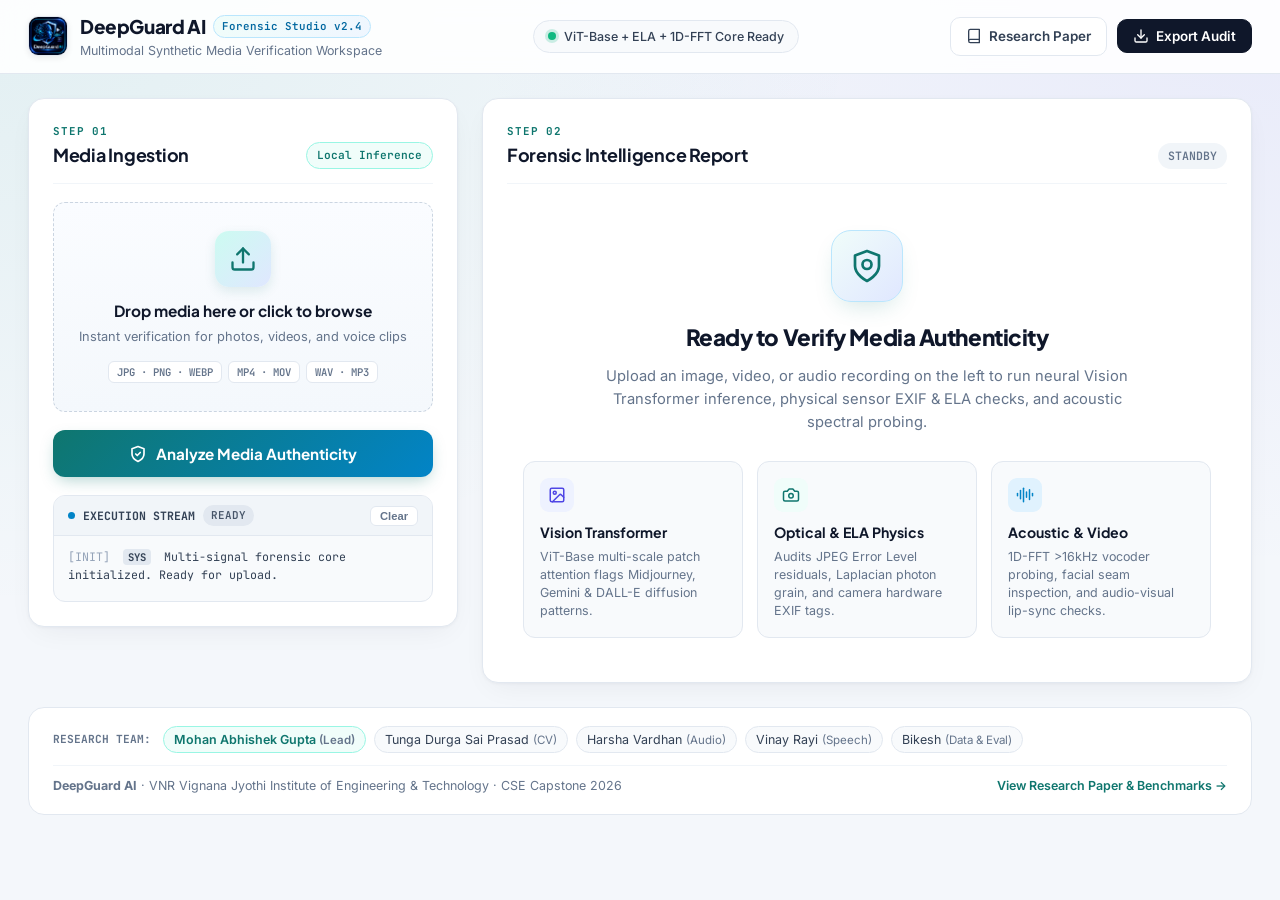
==== commit c301d2d0: "feat(ui): redesign forensic verification console into modern light AI studio workspace" ====
--- a/frontend/console.html
+++ b/frontend/console.html
@@ -3,119 +3,123 @@
 <head>
   <meta charset="UTF-8" />
   <meta name="viewport" content="width=device-width, initial-scale=1.0" />
-  <title>DeepGuard AI — Forensic Media Evaluation Workspace</title>
-  <meta name="description" content="Academic Evaluation Workspace for Real-Time Multimodal Deepfake and Synthetic Media Inspection. Project Lead: Mohan Abhishek Gupta." />
-  
+  <title>DeepGuard AI — Forensic Verification Studio</title>
+  <meta name="description" content="Academic Evaluation Studio for Real-Time Multimodal Deepfake and Synthetic Media Inspection. Project Lead: Mohan Abhishek Gupta." />
+
   <link rel="icon" type="image/png" href="assets/DeepGuard_AI_App_logo.png">
-  
+
   <link rel="preconnect" href="https://fonts.googleapis.com">
   <link rel="preconnect" href="https://fonts.gstatic.com" crossorigin>
-  <link href="https://fonts.googleapis.com/css2?family=Inter:wght@300;400;500;600;700&family=JetBrains+Mono:wght@400;500;600;700&family=Outfit:wght@500;600;700;800&family=Lora:ital,wght@0,600;0,700;1,600&display=swap" rel="stylesheet">
+  <link href="https://fonts.googleapis.com/css2?family=Inter:wght@400;500;600;700&family=JetBrains+Mono:wght@400;500;600;700&family=Plus+Jakarta+Sans:wght@600;700;800&display=swap" rel="stylesheet">
   <link rel="stylesheet" href="css/styles.css">
 </head>
 <body class="theme-light">
 
-  <div class="container">
-    
-    <!-- ══════════════════════════════════════════════════════════════
-         ACADEMIC WORKSPACE HEADER
-         ══════════════════════════════════════════════════════════════ -->
-    <header class="workspace-header">
+  <!-- ══════════════════════════════════════════════════════════════
+       TOP APP NAVBAR (SLEEK GLASS STUDIO BAR)
+       ══════════════════════════════════════════════════════════════ -->
+  <nav class="studio-navbar">
+    <div class="nav-inner">
       <div class="brand">
         <img src="assets/DeepGuard_AI_App_logo.png" alt="DeepGuard AI Logo" class="brand-logo">
         <div class="brand-info">
-          <h1>DeepGuard AI <span class="tag-ver">Evaluation Lab v2.4</span></h1>
-          <p class="brand-sub">Multimodal Synthetic Media Forensic Verification Workspace · Capstone Project</p>
-        </div>
+          <div class="brand-title-row">
+            <span class="brand-name">DeepGuard AI</span>
+            <span class="tag-ver">Forensic Studio v2.4</span>
+          </div>
+          <p class="brand-sub">Multimodal Synthetic Media Verification Workspace</p>
+        </div>
+      </div>
+
+      <div class="nav-center-status">
+        <span class="live-dot"></span>
+        <span class="live-label">ViT-Base + ELA + 1D-FFT Core Ready</span>
       </div>
 
       <div class="header-actions">
-        <a href="website.html" class="btn-doc-link">
-          <span>📖</span> <span>Documentation &amp; Paper</span>
+        <a href="website.html" class="btn-nav-secondary">
+          <svg width="16" height="16" viewBox="0 0 24 24" fill="none" stroke="currentColor" stroke-width="2" stroke-linecap="round" stroke-linejoin="round"><path d="M4 19.5v-15A2.5 2.5 0 0 1 6.5 2H20v20H6.5a2.5 2.5 0 0 1 0-5H20"/></svg>
+          <span>Research Paper</span>
         </a>
-        <button class="btn-audit-report" onclick="exportForensicAudit()">
-          <span>📄</span> <span>Export Audit Report</span>
+        <button class="btn-nav-primary" onclick="exportForensicAudit()">
+          <svg width="16" height="16" viewBox="0 0 24 24" fill="none" stroke="currentColor" stroke-width="2" stroke-linecap="round" stroke-linejoin="round"><path d="M21 15v4a2 2 0 0 1-2 2H5a2 2 0 0 1-2-2v-4"/><polyline points="7 10 12 15 17 10"/><line x1="12" y1="15" x2="12" y2="3"/></svg>
+          <span>Export Audit</span>
         </button>
       </div>
-    </header>
-
-    <!-- ══════════════════════════════════════════════════════════════
-         RESEARCH TEAM & SYSTEM SPECIFICATION STRIP
-         ══════════════════════════════════════════════════════════════ -->
-    <div class="system-meta-strip">
-      <div class="team-roster-bar">
-        <span class="meta-label">Research Team:</span>
-        <span class="team-pill lead-pill">Mohan Abhishek Gupta <em>(Project Lead &amp; Architect)</em></span>
-        <span class="team-pill">Tunga Durga Sai Prasad <em>(CV Lead)</em></span>
-        <span class="team-pill">Harsha Vardhan <em>(Audio ML)</em></span>
-        <span class="team-pill">Vinay Rayi <em>(Speech &amp; Audio)</em></span>
-        <span class="team-pill">Bikesh <em>(Data &amp; Evaluation)</em></span>
-      </div>
-      <div class="spec-bar">
-        <div class="spec-item"><strong>Pipeline:</strong> Vision Transformer (ViT-Base TTA) + Physical ELA + 2D-FFT</div>
-        <div class="spec-item"><strong>Audio:</strong> 1D-FFT Vocoder Ratio (&gt;16kHz) + Mel Spectrum</div>
-        <div class="spec-item"><strong>Decision:</strong> Multi-Signal Bayesian Fusion (No Filename Rules)</div>
-      </div>
     </div>
-
-    <!-- ══════════════════════════════════════════════════════════════
-         MAIN EVALUATION WORKSPACE (2-COLUMN CLINICAL LAYOUT)
-         ══════════════════════════════════════════════════════════════ -->
+  </nav>
+
+  <main class="studio-main">
     <div class="workspace-grid">
-      
-      <!-- LEFT COLUMN: INGESTION & MEDIA INSPECTION -->
-      <div class="panel panel-left">
-        <div class="panel-header">
-          <h2 class="panel-title">1. Media Ingestion &amp; Preview</h2>
-          <span class="panel-badge">LOCAL INFERENCE</span>
-        </div>
-
-        <!-- Clean Drag & Drop Area -->
+
+      <!-- ══════════════════════════════════════════════════════════════
+           LEFT COLUMN: MEDIA STUDIO INGESTION & PIPELINE
+           ══════════════════════════════════════════════════════════════ -->
+      <section class="studio-card panel-left">
+        <div class="card-top-bar">
+          <div>
+            <span class="step-kicker">Step 01</span>
+            <h2 class="panel-title">Media Ingestion</h2>
+          </div>
+          <span class="chip-badge chip-teal">Local Inference</span>
+        </div>
+
+        <!-- Modern Interactive Dropzone -->
         <div class="dropzone" id="dropZone" onclick="document.getElementById('fileInput').click()">
-          <div class="dropzone-icon">📁</div>
-          <div class="dropzone-title" id="dropzoneTitle">Select or drop a media file to evaluate</div>
-          <div class="dropzone-subtitle" id="dropzoneSubtitle">Supports Static Images (JPG, PNG, WEBP), Audio (MP3, WAV), &amp; Videos (MP4)</div>
+          <div class="dropzone-art">
+            <svg width="28" height="28" viewBox="0 0 24 24" fill="none" stroke="currentColor" stroke-width="2" stroke-linecap="round" stroke-linejoin="round">
+              <path d="M21 15v4a2 2 0 0 1-2 2H5a2 2 0 0 1-2-2v-4"/>
+              <polyline points="17 8 12 3 7 8"/>
+              <line x1="12" y1="3" x2="12" y2="15"/>
+            </svg>
+          </div>
+          <div class="dropzone-title" id="dropzoneTitle">Drop media here or click to browse</div>
+          <div class="dropzone-subtitle" id="dropzoneSubtitle">Instant verification for photos, videos, and voice clips</div>
+          <div class="format-pills">
+            <span class="fmt-pill">JPG · PNG · WEBP</span>
+            <span class="fmt-pill">MP4 · MOV</span>
+            <span class="fmt-pill">WAV · MP3</span>
+          </div>
           <input type="file" id="fileInput" class="file-input" accept="video/*,audio/*,image/*" onchange="handleFileSelect(this.files)">
         </div>
 
-        <!-- Clean Media Preview (NO Fake Scanlines, NO Gamer Overlays) -->
-        <div class="media-preview-container" id="mediaHud">
+        <!-- Media Preview (Hidden until file selected) -->
+        <div class="media-preview-container" id="mediaHud" style="display: none;">
           <img class="media-hud-image" id="hudImage" style="display: none;" alt="Forensic image preview" />
           <video class="media-hud-video" id="hudVideo" controls playsinline style="display: none;"></video>
-          
-          <!-- Audio Inspection Player -->
+
           <div id="audioVisualizerBlock" class="audio-player-wrapper" style="display: none;">
-            <div class="audio-icon">🎙️</div>
+            <div class="audio-wave-badge">
+              <svg width="22" height="22" viewBox="0 0 24 24" fill="none" stroke="currentColor" stroke-width="2" stroke-linecap="round" stroke-linejoin="round"><path d="M12 2a3 3 0 0 0-3 3v7a3 3 0 0 0 6 0V5a3 3 0 0 0-3-3Z"/><path d="M19 10v2a7 7 0 0 1-14 0v-2"/><line x1="12" y1="19" x2="12" y2="22"/></svg>
+            </div>
             <div class="audio-track-title" id="audioTrackTitle">Audio Stream Loaded</div>
-            <div class="audio-track-meta" id="audioTrackMeta">Studio Quality · 44.1 kHz · Ready for Spectral Probing</div>
+            <div class="audio-track-meta" id="audioTrackMeta">44.1 kHz · Acoustic Spectral Probing Ready</div>
             <audio class="media-hud-audio" id="hudAudio" controls style="width: 100%;"></audio>
-            <div class="audio-track-badge"><span>⚡</span> <span>1D-FFT High-Frequency &amp; Pitch Jitter Probing Ready</span></div>
-          </div>
-
-          <!-- Hidden placeholder to prevent JS null errors -->
-          <div class="hud-overlay" id="hudOverlay" style="display: none;">
-            <div class="hud-scanline" style="display:none;"></div>
-            <div class="hud-box-tracker" style="display:none;"></div>
-          </div>
-        </div>
-
-        <!-- Run Analysis Button -->
+            <div class="audio-track-badge">1D-FFT High-Frequency &amp; Pitch Jitter Probing</div>
+          </div>
+
+          <div class="hud-overlay" id="hudOverlay" style="display: none;"></div>
+        </div>
+
+        <!-- Primary CTA -->
         <button class="btn-analyze" id="analyzeBtn" onclick="runAnalysis()">
-          <span>Run Forensic Verification Pipeline</span>
+          <svg width="18" height="18" viewBox="0 0 24 24" fill="none" stroke="currentColor" stroke-width="2.2" stroke-linecap="round" stroke-linejoin="round"><path d="M12 22s8-4 8-10V5l-8-3-8 3v7c0 6 8 10 8 10z"/><path d="m9 12 2 2 4-4"/></svg>
+          <span>Analyze Media Authenticity</span>
         </button>
 
-        <!-- Dynamic Pipeline Progress -->
+        <!-- Dynamic Pipeline Progress Stepper -->
         <div class="pipeline-progress" id="pipelineProgress" style="display: none;">
           <div class="progress-step" id="step1">⏳ [1/3] Awaiting Media Stream...</div>
           <div class="progress-step" id="step2">⏳ [2/3] Standby for Modality Probing...</div>
           <div class="progress-step" id="step3">⏳ [3/3] Cross-Modal Correlation Queue...</div>
         </div>
 
-        <!-- Clean Diagnostics Log (Academic Style, NOT Gamer Hacker Box) -->
-        <div class="live-terminal-panel" id="liveTerminalPanel">
-          <div class="live-terminal-header">
-            <span class="terminal-stream-title">
-              Pipeline Execution Log
+        <!-- Sleek Activity Log -->
+        <div class="activity-card" id="liveTerminalPanel">
+          <div class="activity-header">
+            <span class="activity-title">
+              <span class="activity-dot"></span>
+              Execution Stream
               <span class="status-pill pill-idle" id="streamStatusBadge">READY</span>
             </span>
             <button class="terminal-clear-btn" onclick="clearLiveLogs()">Clear</button>
@@ -124,158 +128,190 @@
             <div class="log-line">
               <span class="log-time">[INIT]</span>
               <span class="log-tag tag-sys">SYS</span>
-              <span class="log-msg">DeepGuard AI multi-signal engine ready. Select or drop a file to run evaluation.</span>
-            </div>
-          </div>
-        </div>
-
-      </div>
-
-      <!-- RIGHT COLUMN: FORENSIC VERDICT & EVIDENCE -->
-      <div class="panel panel-right" id="resultsPanel">
-        <div class="panel-header">
-          <h2 class="panel-title">2. Verification Verdict &amp; Evidence</h2>
-          <span id="analysisJobId" class="panel-job-id">AWAITING MEDIA</span>
-        </div>
-
-        <!-- Prominent Forensic Verdict Banner -->
-        <div class="verdict-banner" id="verdictBanner">
-          <div class="verdict-icon-container" id="verdictIconContainer">
-            <span id="verdictIcon">📋</span>
-          </div>
-          <div class="verdict-body">
-            <div class="verdict-badge-row">
-              <span class="verdict-badge" id="verdictConfidenceBadge">95% CONFIDENCE</span>
-              <span class="verdict-timestamp" id="verdictTimestamp">READY</span>
-            </div>
-            <div class="verdict-title" id="verdictTitle">SYSTEM READY FOR EVALUATION</div>
-            <div class="verdict-reason" id="verdictReason">
-              Upload an image, audio file, or video in the left panel to execute deep learning ViT and multi-signal physical forensic verification.
-            </div>
-          </div>
-        </div>
-
-        <!-- Modality Evidence Cards (Vision & Audio) -->
-        <div class="diagnostic-grid" id="diagnosticGrid">
-          
-          <!-- Vision Evidence Card -->
-          <div class="diag-card" id="visionDiagCard">
-            <div class="diag-header">
-              <span class="diag-name" id="visionCardTitle">📸 Visual Forensics</span>
-              <span class="diag-status" id="visionStatusBadge">READY</span>
-            </div>
-            <div class="gauge-wrapper">
-              <!-- SVG kept for app.js strokeDashoffset compatibility -->
-              <svg class="gauge-svg" viewBox="0 0 80 80">
-                <circle class="gauge-circle-bg" cx="40" cy="40" r="36"></circle>
-                <circle class="gauge-circle-val" id="visionGaugeCircle" cx="40" cy="40" r="36" stroke="#10b981"></circle>
-              </svg>
-              <div class="gauge-legend">
-                <div class="gauge-legend-title" id="visionLegendTitle">Synthetic Probability</div>
-                <div class="gauge-legend-score" id="visionScoreText">--%</div>
-              </div>
-            </div>
-            <div class="diag-metrics-list" id="visionMetricsText">
-              • Frame Consistency: Standard optical distribution<br>
-              • Sensor Noise: Natural camera photon grain<br>
-              • Boundary Seams: Normal blending verified
-            </div>
-          </div>
-
-          <!-- Audio Evidence Card -->
-          <div class="diag-card" id="audioDiagCard">
-            <div class="diag-header">
-              <span class="diag-name" id="audioCardTitle">🎙️ Acoustic Forensics</span>
-              <span class="diag-status" id="audioStatusBadge">READY</span>
-            </div>
-            <div class="gauge-wrapper">
-              <!-- SVG kept for app.js strokeDashoffset compatibility -->
-              <svg class="gauge-svg" viewBox="0 0 80 80">
-                <circle class="gauge-circle-bg" cx="40" cy="40" r="36"></circle>
-                <circle class="gauge-circle-val" id="audioGaugeCircle" cx="40" cy="40" r="36" stroke="#10b981"></circle>
-              </svg>
-              <div class="gauge-legend">
-                <div class="gauge-legend-title" id="audioLegendTitle">AI Vocoder Risk</div>
-                <div class="gauge-legend-score" id="audioScoreText">--%</div>
-              </div>
-            </div>
-            <div class="diag-metrics-list" id="audioMetricsText">
-              • Voice Frequency: Smooth analog studio roll-off<br>
-              • Vocal Cords: Natural human micro-tremors<br>
-              • Ultrasonic Band (&gt;16kHz): Clean decay
-            </div>
-          </div>
-
-        </div>
-
-        <!-- Speech Transcription Box (for Audio/Video) -->
-        <div class="speech-box" id="speechBox" style="display: none;">
-          <div class="speech-header">
-            <span class="speech-title">📝 Spoken Word Transcription</span>
-            <span class="lang-badge" id="speechLangBadge">LANG: AUTO</span>
-          </div>
-          <div class="transcript-content" id="speechTranscriptText">
-            "Spoken words will be transcribed and synchronized here upon audio analysis."
-          </div>
-        </div>
-
-        <!-- Scientific Evidence Breakdown Table -->
-        <div class="breakdown-card" id="breakdownCard">
-          <div class="breakdown-header">
-            <span>🔬 Multi-Signal Forensic Telemetry</span>
-            <span class="breakdown-badge" id="breakdownMediaBadge">STANDBY</span>
-          </div>
-          <table class="breakdown-table">
-            <thead>
-              <tr>
-                <th>Inspection Parameter</th>
-                <th>Physical / Neural Principle</th>
-                <th>Measured Telemetry</th>
-                <th style="text-align: right;">Verdict</th>
-              </tr>
-            </thead>
-            <tbody id="breakdownTableBody">
-              <tr>
-                <td colspan="4" style="text-align: center; color: var(--text-muted); padding: 18px;">
-                  Select a media file to inspect live multi-signal telemetry metrics.
-                </td>
-              </tr>
-            </tbody>
-          </table>
-        </div>
-
-        <!-- Forensic Timeline -->
-        <div class="timeline-card" id="timelineCard">
-          <div class="timeline-header" id="timelineHeader">⏱️ Forensic Signal Timeline</div>
-          <div class="timeline-stream" id="timelineStream">
-            <div class="timeline-node">
-              <div class="node-dot"></div>
-              <span class="node-time">00.0s</span>
-              <span class="node-chip chip-vis">INIT</span>
-              <span class="node-text">Workspace initialized and ready for media evaluation.</span>
-            </div>
-          </div>
-        </div>
-
-      </div>
+              <span class="log-msg">Multi-signal forensic core initialized. Ready for upload.</span>
+            </div>
+          </div>
+        </div>
+      </section>
+
+      <!-- ══════════════════════════════════════════════════════════════
+           RIGHT COLUMN: STANDBY WELCOME STATE & RESULTS DASHBOARD
+           ══════════════════════════════════════════════════════════════ -->
+      <section class="studio-card panel-right" id="resultsPanel">
+        <div class="card-top-bar">
+          <div>
+            <span class="step-kicker">Step 02</span>
+            <h2 class="panel-title">Forensic Intelligence Report</h2>
+          </div>
+          <span id="analysisJobId" class="panel-job-id">STANDBY</span>
+        </div>
+
+        <!-- STATE A: CLEAN INVITING STANDBY STATE (Shown before first scan) -->
+        <div class="standby-hero" id="standbyState">
+          <div class="standby-emblem">
+            <svg width="36" height="36" viewBox="0 0 24 24" fill="none" stroke="currentColor" stroke-width="1.8" stroke-linecap="round" stroke-linejoin="round">
+              <path d="M12 22s8-4 8-10V5l-8-3-8 3v7c0 6 8 10 8 10z"/>
+              <circle cx="12" cy="11" r="3"/>
+            </svg>
+          </div>
+          <h3 class="standby-heading">Ready to Verify Media Authenticity</h3>
+          <p class="standby-desc">
+            Upload an image, video, or audio recording on the left to run neural Vision Transformer inference, physical sensor EXIF &amp; ELA checks, and acoustic spectral probing.
+          </p>
+
+          <div class="capability-grid">
+            <div class="cap-card">
+              <div class="cap-icon cap-indigo">
+                <svg width="18" height="18" viewBox="0 0 24 24" fill="none" stroke="currentColor" stroke-width="2" stroke-linecap="round" stroke-linejoin="round"><rect width="18" height="18" x="3" y="3" rx="2" ry="2"/><circle cx="9" cy="9" r="2"/><path d="m21 15-3.086-3.086a2 2 0 0 0-2.828 0L6 21"/></svg>
+              </div>
+              <div class="cap-title">Vision Transformer</div>
+              <div class="cap-text">ViT-Base multi-scale patch attention flags Midjourney, Gemini &amp; DALL-E diffusion patterns.</div>
+            </div>
+
+            <div class="cap-card">
+              <div class="cap-icon cap-teal">
+                <svg width="18" height="18" viewBox="0 0 24 24" fill="none" stroke="currentColor" stroke-width="2" stroke-linecap="round" stroke-linejoin="round"><path d="M14.5 4h-5L7 7H4a2 2 0 0 0-2 2v9a2 2 0 0 0 2 2h16a2 2 0 0 0 2-2V9a2 2 0 0 0-2-2h-3l-2.5-3z"/><circle cx="12" cy="13" r="3"/></svg>
+              </div>
+              <div class="cap-title">Optical &amp; ELA Physics</div>
+              <div class="cap-text">Audits JPEG Error Level residuals, Laplacian photon grain, and camera hardware EXIF tags.</div>
+            </div>
+
+            <div class="cap-card">
+              <div class="cap-icon cap-sky">
+                <svg width="18" height="18" viewBox="0 0 24 24" fill="none" stroke="currentColor" stroke-width="2" stroke-linecap="round" stroke-linejoin="round"><path d="M2 10v3"/><path d="M6 6v11"/><path d="M10 3v18"/><path d="M14 8v7"/><path d="M18 5v13"/><path d="M22 10v3"/></svg>
+              </div>
+              <div class="cap-title">Acoustic &amp; Video</div>
+              <div class="cap-text">1D-FFT &gt;16kHz vocoder probing, facial seam inspection, and audio-visual lip-sync checks.</div>
+            </div>
+          </div>
+        </div>
+
+        <!-- STATE B: LIVE RESULTS DASHBOARD (Revealed cleanly after analysis) -->
+        <div class="results-content" id="resultsContent" style="display: none;">
+
+          <!-- Hero Verdict Banner -->
+          <div class="verdict-banner" id="verdictBanner">
+            <div class="verdict-icon-container" id="verdictIconContainer">
+              <span id="verdictIcon">📋</span>
+            </div>
+            <div class="verdict-body">
+              <div class="verdict-badge-row">
+                <span class="verdict-badge" id="verdictConfidenceBadge">--% CONFIDENCE</span>
+                <span class="verdict-timestamp" id="verdictTimestamp">READY</span>
+              </div>
+              <div class="verdict-title" id="verdictTitle">ANALYSIS COMPLETE</div>
+              <div class="verdict-reason" id="verdictReason"></div>
+            </div>
+          </div>
+
+          <!-- Modality Evidence Cards (Vision & Audio/Hardware) -->
+          <div class="diagnostic-grid" id="diagnosticGrid">
+
+            <!-- Card 1: Visual Forensics -->
+            <div class="diag-card" id="visionDiagCard">
+              <div class="diag-header">
+                <span class="diag-name" id="visionCardTitle">Visual Artifact Inspection</span>
+                <span class="diag-status" id="visionStatusBadge">READY</span>
+              </div>
+              <div class="gauge-wrapper">
+                <svg class="gauge-svg" viewBox="0 0 80 80">
+                  <circle class="gauge-circle-bg" cx="40" cy="40" r="36"></circle>
+                  <circle class="gauge-circle-val" id="visionGaugeCircle" cx="40" cy="40" r="36" stroke="#0f766e"></circle>
+                </svg>
+                <div class="gauge-legend">
+                  <div class="gauge-legend-title" id="visionLegendTitle">Detection Confidence</div>
+                  <div class="gauge-legend-score" id="visionScoreText">--%</div>
+                  <div class="linear-meter">
+                    <div class="linear-meter-fill" id="visionMeterFill" style="width: 0%;"></div>
+                  </div>
+                </div>
+              </div>
+              <div class="diag-metrics-list" id="visionMetricsText"></div>
+            </div>
+
+            <!-- Card 2: Acoustic / Hardware Provenance -->
+            <div class="diag-card" id="audioDiagCard">
+              <div class="diag-header">
+                <span class="diag-name" id="audioCardTitle">Hardware &amp; Acoustic Provenance</span>
+                <span class="diag-status" id="audioStatusBadge">READY</span>
+              </div>
+              <div class="gauge-wrapper">
+                <svg class="gauge-svg" viewBox="0 0 80 80">
+                  <circle class="gauge-circle-bg" cx="40" cy="40" r="36"></circle>
+                  <circle class="gauge-circle-val" id="audioGaugeCircle" cx="40" cy="40" r="36" stroke="#0f766e"></circle>
+                </svg>
+                <div class="gauge-legend">
+                  <div class="gauge-legend-title" id="audioLegendTitle">Provenance Confidence</div>
+                  <div class="gauge-legend-score" id="audioScoreText">--%</div>
+                  <div class="linear-meter">
+                    <div class="linear-meter-fill" id="audioMeterFill" style="width: 0%;"></div>
+                  </div>
+                </div>
+              </div>
+              <div class="diag-metrics-list" id="audioMetricsText"></div>
+            </div>
+
+          </div>
+
+          <!-- Speech Transcription Box (Audio/Video only) -->
+          <div class="speech-box" id="speechBox" style="display: none;">
+            <div class="speech-header">
+              <span class="speech-title">Spoken Word Transcription</span>
+              <span class="lang-badge" id="speechLangBadge">LANG: AUTO</span>
+            </div>
+            <div class="transcript-content" id="speechTranscriptText"></div>
+          </div>
+
+          <!-- Scientific Evidence Breakdown Table -->
+          <div class="breakdown-card" id="breakdownCard">
+            <div class="breakdown-header">
+              <span>Multi-Signal Forensic Telemetry</span>
+              <span class="breakdown-badge" id="breakdownMediaBadge">TELEMETRY</span>
+            </div>
+            <div class="table-scroll">
+              <table class="breakdown-table">
+                <thead>
+                  <tr>
+                    <th>Inspection Parameter</th>
+                    <th>Forensic Principle</th>
+                    <th>Measured Output</th>
+                    <th style="text-align: right;">Status</th>
+                  </tr>
+                </thead>
+                <tbody id="breakdownTableBody"></tbody>
+              </table>
+            </div>
+          </div>
+
+          <!-- Forensic Signal Timeline -->
+          <div class="timeline-card" id="timelineCard">
+            <div class="timeline-header" id="timelineHeader">Forensic Signal Timeline</div>
+            <div class="timeline-stream" id="timelineStream"></div>
+          </div>
+
+        </div>
+      </section>
 
     </div>
 
     <!-- ══════════════════════════════════════════════════════════════
-         ACADEMIC FOOTER
+         COMPACT RESEARCH TEAM & ARCHITECTURE FOOTER
          ══════════════════════════════════════════════════════════════ -->
-    <footer class="workspace-footer">
-      <div>
-        <strong>DeepGuard AI</strong> · Multimodal Synthetic Media Forensic Platform<br>
-        <span class="footer-team">Research Team: Mohan Abhishek Gupta (Lead) · Tunga Durga Sai Prasad · Harsha Vardhan · Vinay Rayi · Bikesh</span>
-      </div>
-      <div>
-        <span>VNR Vignana Jyothi Institute of Engineering &amp; Technology · CSE Capstone 2026</span><br>
-        <a href="website.html" class="footer-link">View Documentation &amp; Empirical Results →</a>
+    <footer class="studio-footer">
+      <div class="footer-team-strip">
+        <span class="footer-team-label">Research Team:</span>
+        <span class="team-chip lead">Mohan Abhishek Gupta <em>(Lead)</em></span>
+        <span class="team-chip">Tunga Durga Sai Prasad <em>(CV)</em></span>
+        <span class="team-chip">Harsha Vardhan <em>(Audio)</em></span>
+        <span class="team-chip">Vinay Rayi <em>(Speech)</em></span>
+        <span class="team-chip">Bikesh <em>(Data &amp; Eval)</em></span>
+      </div>
+      <div class="footer-bottom">
+        <span><strong>DeepGuard AI</strong> · VNR Vignana Jyothi Institute of Engineering &amp; Technology · CSE Capstone 2026</span>
+        <a href="website.html" class="footer-link">View Research Paper &amp; Benchmarks →</a>
       </div>
     </footer>
-
-  </div>
+  </main>
 
   <script src="js/app.js" defer></script>
 </body>
--- a/frontend/css/styles.css
+++ b/frontend/css/styles.css
@@ -1,7 +1,7 @@
 /**
  * ==============================================================================
- * 🛡️ DeepGuard AI — Academic Forensic Evaluation Workspace Stylesheet
- * Enterprise & Academic Edition (Clean Light Mode Workstation)
+ * 🛡️ DeepGuard AI — Modern Forensic Verification Studio Stylesheet
+ * Clean Light-Mode AI Studio Edition (Crisp, Layered, High-Clarity)
  * Project Lead & System Architect: Mohan Abhishek Gupta (@MohanAbhishek29)
  * Repository: https://github.com/MohanAbhishek29/DeepGuard_AI
  * Copyright (c) 2026 Mohan Abhishek Gupta. All rights reserved.
@@ -9,19 +9,20 @@
  */
 
 :root {
-  --bg-page: #fafaf8;
+  --bg-canvas: #f4f7fb;
   --bg-surface: #ffffff;
-  --bg-subtle: #f4f4f2;
-  --bg-teal-subtle: #f0fdfa;
-
-  --border-card: #e5e5e0;
-  --border-light: #d1d1ca;
-  --border-teal: #99f6e4;
-
-  --teal-primary: #0f766e;
-  --teal-dark: #115e59;
-  --teal-light: #14b8a6;
-  --primary-blue: #0f766e;
+  --bg-subtle: #f8fafc;
+  --bg-muted: #f1f5f9;
+
+  --border-subtle: #e2e8f0;
+  --border-strong: #cbd5e1;
+
+  --accent-primary: #0f766e;
+  --accent-primary-hover: #0d5e57;
+  --accent-indigo: #4f46e5;
+  --accent-sky: #0284c7;
+  --accent-soft: #f0fdfa;
+  --accent-border: #99f6e4;
 
   --success: #15803d;
   --success-bg: #f0fdf4;
@@ -31,25 +32,19 @@
   --danger-bg: #fef2f2;
   --danger-border: #fca5a5;
 
-  --warning: #b45309;
-  --warning-bg: #fffbeb;
-  --warning-border: #fde68a;
-
-  --text-main: #1c1917;
-  --text-body: #44403c;
-  --text-secondary: #57534e;
-  --text-muted: #78716c;
-  --text-subtle: #a8a29e;
-
-  --radius-sm: 4px;
-  --radius-md: 8px;
-  --radius-lg: 12px;
-
-  --shadow-sm: 0 1px 3px rgba(28, 25, 23, 0.05);
-  --shadow-md: 0 4px 12px rgba(28, 25, 23, 0.06);
-  --shadow-lg: 0 10px 25px rgba(28, 25, 23, 0.07);
-
-  --font-serif: 'Lora', Georgia, 'Times New Roman', serif;
+  --text-main: #0f172a;
+  --text-body: #334155;
+  --text-muted: #64748b;
+  --text-subtle: #94a3b8;
+
+  --radius-sm: 8px;
+  --radius-md: 12px;
+  --radius-lg: 16px;
+
+  --shadow-card: 0 1px 3px rgba(15, 23, 42, 0.04), 0 10px 30px -10px rgba(15, 23, 42, 0.07);
+  --shadow-hover: 0 12px 32px -8px rgba(15, 118, 110, 0.16);
+
+  --font-display: 'Plus Jakarta Sans', 'Inter', sans-serif;
   --font-sans: 'Inter', -apple-system, BlinkMacSystemFont, "Segoe UI", Roboto, sans-serif;
   --font-mono: 'JetBrains Mono', 'Courier New', monospace;
 }
@@ -61,285 +56,294 @@
 }
 
 body {
-  background-color: var(--bg-page);
+  background-color: var(--bg-canvas);
+  background-image:
+    radial-gradient(at 0% 0%, rgba(13, 148, 136, 0.08) 0px, transparent 48%),
+    radial-gradient(at 100% 0%, rgba(79, 70, 229, 0.07) 0px, transparent 45%);
+  background-attachment: fixed;
   color: var(--text-body);
   font-family: var(--font-sans);
   min-height: 100vh;
-  padding: 24px 28px;
-  line-height: 1.6;
+  line-height: 1.55;
   -webkit-font-smoothing: antialiased;
 }
 
-.container {
-  max-width: 1380px;
+/* ══════════════════════════════════════════════════════════════
+   TOP GLASS NAVBAR
+══════════════════════════════════════════════════════════════ */
+.studio-navbar {
+  position: sticky;
+  top: 0;
+  z-index: 50;
+  background: rgba(255, 255, 255, 0.88);
+  backdrop-filter: blur(14px);
+  -webkit-backdrop-filter: blur(14px);
+  border-bottom: 1px solid var(--border-subtle);
+}
+
+.nav-inner {
+  max-width: 1400px;
   margin: 0 auto;
+  padding: 12px 28px;
+  display: flex;
+  align-items: center;
+  justify-content: space-between;
+  gap: 16px;
+}
+
+.brand {
+  display: flex;
+  align-items: center;
+  gap: 12px;
+}
+
+.brand-logo {
+  width: 40px;
+  height: 40px;
+  border-radius: 10px;
+  object-fit: cover;
+  border: 1px solid var(--border-subtle);
+  box-shadow: 0 2px 6px rgba(15, 23, 42, 0.08);
+}
+
+.brand-title-row {
+  display: flex;
+  align-items: center;
+  gap: 8px;
+}
+
+.brand-name {
+  font-family: var(--font-display);
+  font-size: 1.18rem;
+  font-weight: 800;
+  color: var(--text-main);
+  letter-spacing: -0.02em;
+}
+
+.tag-ver {
+  font-family: var(--font-mono);
+  font-size: 0.68rem;
+  font-weight: 600;
+  background: linear-gradient(135deg, #f0fdfa, #eff6ff);
+  border: 1px solid #bae6fd;
+  color: #0369a1;
+  padding: 2px 8px;
+  border-radius: 999px;
+}
+
+.brand-sub {
+  font-size: 0.78rem;
+  color: var(--text-muted);
+}
+
+.nav-center-status {
+  display: inline-flex;
+  align-items: center;
+  gap: 8px;
+  background: var(--bg-subtle);
+  border: 1px solid var(--border-subtle);
+  padding: 6px 14px;
+  border-radius: 999px;
+  font-size: 0.78rem;
+  font-weight: 500;
+  color: var(--text-body);
+}
+
+.live-dot {
+  width: 8px;
+  height: 8px;
+  border-radius: 50%;
+  background: #10b981;
+  box-shadow: 0 0 0 3px rgba(16, 185, 129, 0.2);
+}
+
+.header-actions {
+  display: flex;
+  align-items: center;
+  gap: 10px;
+}
+
+.btn-nav-secondary,
+.btn-nav-primary {
+  display: inline-flex;
+  align-items: center;
+  gap: 7px;
+  font-family: var(--font-sans);
+  font-size: 0.84rem;
+  font-weight: 600;
+  padding: 8px 15px;
+  border-radius: 10px;
+  text-decoration: none;
+  cursor: pointer;
+  transition: all 0.18s ease;
+}
+
+.btn-nav-secondary {
+  color: var(--text-body);
+  background: var(--bg-surface);
+  border: 1px solid var(--border-subtle);
+}
+
+.btn-nav-secondary:hover {
+  border-color: var(--border-strong);
+  background: var(--bg-subtle);
+  color: var(--text-main);
+}
+
+.btn-nav-primary {
+  color: #ffffff;
+  background: var(--text-main);
+  border: 1px solid var(--text-main);
+}
+
+.btn-nav-primary:hover {
+  background: #1e293b;
+  transform: translateY(-1px);
+  box-shadow: 0 4px 12px rgba(15, 23, 42, 0.16);
 }
 
 /* ══════════════════════════════════════════════════════════════
-   ACADEMIC WORKSPACE HEADER
+   MAIN STUDIO GRID
 ══════════════════════════════════════════════════════════════ */
-.workspace-header {
+.studio-main {
+  max-width: 1400px;
+  margin: 0 auto;
+  padding: 24px 28px 36px;
+}
+
+.workspace-grid {
+  display: grid;
+  grid-template-columns: 430px 1fr;
+  gap: 24px;
+  align-items: start;
+}
+
+.studio-card {
+  background: var(--bg-surface);
+  border: 1px solid var(--border-subtle);
+  border-radius: var(--radius-lg);
+  padding: 24px;
+  box-shadow: var(--shadow-card);
+  display: flex;
+  flex-direction: column;
+  gap: 18px;
+}
+
+.card-top-bar {
   display: flex;
   justify-content: space-between;
-  align-items: center;
-  padding: 18px 26px;
-  background: var(--bg-surface);
-  border: 1px solid var(--border-card);
-  border-radius: var(--radius-md);
-  margin-bottom: 14px;
-  box-shadow: var(--shadow-sm);
-  flex-wrap: wrap;
-  gap: 16px;
-}
-
-.brand {
-  display: flex;
-  align-items: center;
-  gap: 14px;
-}
-
-.brand-logo {
-  width: 44px;
-  height: 44px;
-  border-radius: var(--radius-sm);
-  object-fit: cover;
-  border: 1px solid var(--border-card);
-}
-
-.brand-info h1 {
-  font-family: var(--font-sans);
-  font-size: 1.35rem;
-  font-weight: 700;
-  color: var(--text-main);
-  letter-spacing: -0.02em;
-  display: flex;
-  align-items: center;
-  gap: 10px;
-}
-
-.tag-ver {
+  align-items: flex-end;
+  padding-bottom: 14px;
+  border-bottom: 1px solid var(--bg-muted);
+}
+
+.step-kicker {
+  display: block;
+  font-family: var(--font-mono);
+  font-size: 0.68rem;
+  font-weight: 700;
+  text-transform: uppercase;
+  letter-spacing: 0.08em;
+  color: var(--accent-primary);
+  margin-bottom: 2px;
+}
+
+.panel-title {
+  font-family: var(--font-display);
+  font-size: 1.12rem;
+  font-weight: 700;
+  color: var(--text-main);
+  letter-spacing: -0.015em;
+}
+
+.chip-badge {
+  font-family: var(--font-mono);
+  font-size: 0.7rem;
+  font-weight: 600;
+  padding: 4px 10px;
+  border-radius: 999px;
+}
+
+.chip-teal {
+  color: var(--accent-primary);
+  background: var(--accent-soft);
+  border: 1px solid var(--accent-border);
+}
+
+.panel-job-id {
   font-family: var(--font-mono);
   font-size: 0.72rem;
   font-weight: 600;
-  background: var(--bg-teal-subtle);
-  border: 1px solid var(--border-teal);
-  color: var(--teal-primary);
-  padding: 3px 8px;
-  border-radius: var(--radius-sm);
-  text-transform: uppercase;
-}
-
-.brand-sub {
-  font-size: 0.82rem;
-  color: var(--text-muted);
-  margin-top: 2px;
-}
-
-.header-actions {
-  display: flex;
-  align-items: center;
-  gap: 12px;
-}
-
-.btn-doc-link {
-  display: inline-flex;
-  align-items: center;
-  gap: 6px;
-  text-decoration: none;
-  font-size: 0.85rem;
-  font-weight: 600;
-  color: var(--text-body);
-  background: var(--bg-surface);
-  border: 1px solid var(--border-light);
-  padding: 8px 14px;
-  border-radius: var(--radius-sm);
-  transition: all 0.15s ease;
-}
-
-.btn-doc-link:hover {
-  border-color: var(--teal-primary);
-  color: var(--teal-primary);
-}
-
-.btn-audit-report {
-  display: inline-flex;
-  align-items: center;
-  gap: 6px;
-  font-size: 0.85rem;
-  font-weight: 600;
-  color: var(--teal-primary);
-  background: var(--bg-teal-subtle);
-  border: 1px solid var(--border-teal);
-  padding: 8px 14px;
-  border-radius: var(--radius-sm);
-  cursor: pointer;
-  transition: all 0.15s ease;
-}
-
-.btn-audit-report:hover {
-  background: var(--teal-primary);
-  color: #ffffff;
+  color: var(--text-muted);
+  background: var(--bg-muted);
+  padding: 4px 10px;
+  border-radius: 999px;
 }
 
 /* ══════════════════════════════════════════════════════════════
-   RESEARCH TEAM & SYSTEM SPECIFICATION STRIP
-══════════════════════════════════════════════════════════════ */
-.system-meta-strip {
-  background: var(--bg-surface);
-  border: 1px solid var(--border-card);
-  border-radius: var(--radius-md);
-  padding: 14px 20px;
-  margin-bottom: 20px;
-  box-shadow: var(--shadow-sm);
-  display: flex;
-  flex-direction: column;
-  gap: 10px;
-}
-
-.team-roster-bar {
-  display: flex;
-  align-items: center;
-  flex-wrap: wrap;
-  gap: 8px;
-  font-size: 0.84rem;
-}
-
-.meta-label {
-  font-family: var(--font-mono);
-  font-weight: 700;
-  font-size: 0.74rem;
-  color: var(--teal-primary);
-  text-transform: uppercase;
-  letter-spacing: 0.05em;
-  margin-right: 4px;
-}
-
-.team-pill {
-  background: var(--bg-page);
-  border: 1px solid var(--border-card);
-  padding: 3px 9px;
-  border-radius: var(--radius-sm);
-  font-size: 0.8rem;
-  color: var(--text-body);
-}
-
-.team-pill em {
-  font-style: normal;
-  color: var(--text-muted);
-  font-size: 0.74rem;
-}
-
-.lead-pill {
-  border-color: var(--teal-primary);
-  background: var(--bg-teal-subtle);
-  font-weight: 600;
-  color: var(--teal-dark);
-}
-
-.lead-pill em {
-  color: var(--teal-primary);
-}
-
-.spec-bar {
-  display: flex;
-  align-items: center;
-  flex-wrap: wrap;
-  gap: 18px;
-  padding-top: 8px;
-  border-top: 1px dashed var(--border-card);
-  font-size: 0.8rem;
-  color: var(--text-muted);
-}
-
-.spec-item strong {
-  color: var(--text-main);
-  font-weight: 600;
-}
-
-/* ══════════════════════════════════════════════════════════════
-   MAIN WORKSPACE GRID
-══════════════════════════════════════════════════════════════ */
-.workspace-grid {
-  display: grid;
-  grid-template-columns: 460px 1fr;
-  gap: 20px;
-}
-
-.panel {
-  background: var(--bg-surface);
-  border: 1px solid var(--border-card);
-  border-radius: var(--radius-md);
-  padding: 22px;
-  box-shadow: var(--shadow-sm);
-  display: flex;
-  flex-direction: column;
-  gap: 16px;
-}
-
-.panel-header {
-  display: flex;
-  justify-content: space-between;
-  align-items: center;
-  padding-bottom: 12px;
-  border-bottom: 1px solid var(--border-card);
-}
-
-.panel-title {
-  font-size: 1.05rem;
-  font-weight: 700;
-  color: var(--text-main);
-}
-
-.panel-badge {
-  font-family: var(--font-mono);
-  font-size: 0.7rem;
-  font-weight: 600;
-  color: var(--teal-primary);
-  background: var(--bg-teal-subtle);
-  padding: 2px 7px;
-  border-radius: var(--radius-sm);
-  border: 1px solid var(--border-teal);
-}
-
-.panel-job-id {
-  font-family: var(--font-mono);
-  font-size: 0.72rem;
-  color: var(--text-muted);
-}
-
-/* ══════════════════════════════════════════════════════════════
-   DROPZONE & MEDIA PREVIEW
+   MODERN DROPZONE & PREVIEW
 ══════════════════════════════════════════════════════════════ */
 .dropzone {
-  border: 2px dashed var(--border-light);
-  border-radius: var(--radius-sm);
-  background: var(--bg-page);
-  padding: 24px 18px;
+  border: 1.5px dashed #cbd5e1;
+  border-radius: var(--radius-md);
+  background: linear-gradient(180deg, #fafcff 0%, #f4f8fc 100%);
+  padding: 28px 20px;
   text-align: center;
   cursor: pointer;
-  transition: all 0.15s ease;
-}
-
-.dropzone:hover {
-  border-color: var(--teal-primary);
-  background: var(--bg-teal-subtle);
-}
-
-.dropzone-icon {
-  font-size: 28px;
-  margin-bottom: 6px;
+  transition: all 0.2s ease;
+}
+
+.dropzone:hover,
+.dropzone.dragover {
+  border-color: var(--accent-primary);
+  background: linear-gradient(180deg, #f0fdfa 0%, #eff6ff 100%);
+  box-shadow: 0 0 0 4px rgba(15, 118, 110, 0.08);
+}
+
+.dropzone-art {
+  width: 56px;
+  height: 56px;
+  margin: 0 auto 12px;
+  border-radius: 14px;
+  background: linear-gradient(135deg, #ccfbf1 0%, #e0e7ff 100%);
+  color: var(--accent-primary);
+  display: flex;
+  align-items: center;
+  justify-content: center;
+  box-shadow: 0 4px 12px rgba(15, 118, 110, 0.12);
 }
 
 .dropzone-title {
-  font-size: 0.92rem;
+  font-family: var(--font-display);
+  font-size: 0.96rem;
+  font-weight: 700;
+  color: var(--text-main);
+  margin-bottom: 4px;
+  word-break: break-word;
+}
+
+.dropzone-subtitle {
+  font-size: 0.8rem;
+  color: var(--text-muted);
+  margin-bottom: 14px;
+}
+
+.format-pills {
+  display: flex;
+  justify-content: center;
+  flex-wrap: wrap;
+  gap: 6px;
+}
+
+.fmt-pill {
+  font-family: var(--font-mono);
+  font-size: 0.66rem;
   font-weight: 600;
-  color: var(--text-main);
-  margin-bottom: 4px;
-}
-
-.dropzone-subtitle {
-  font-size: 0.78rem;
-  color: var(--text-muted);
+  color: var(--text-muted);
+  background: #ffffff;
+  border: 1px solid var(--border-subtle);
+  padding: 2px 8px;
+  border-radius: 6px;
 }
 
 .file-input {
@@ -347,10 +351,10 @@
 }
 
 .media-preview-container {
-  border: 1px solid var(--border-card);
-  border-radius: var(--radius-sm);
+  border: 1px solid var(--border-subtle);
+  border-radius: var(--radius-md);
   overflow: hidden;
-  background: var(--bg-page);
+  background: #f8fafc;
 }
 
 .media-hud-image {
@@ -358,25 +362,32 @@
   max-height: 260px;
   object-fit: contain;
   display: block;
-  background: #ffffff;
+  background: #f8fafc;
 }
 
 .media-hud-video {
   width: 100%;
   max-height: 260px;
   display: block;
-  background: #000000;
+  background: #0f172a;
 }
 
 .audio-player-wrapper {
-  padding: 18px;
+  padding: 20px;
   text-align: center;
   background: #ffffff;
 }
 
-.audio-icon {
-  font-size: 26px;
-  margin-bottom: 4px;
+.audio-wave-badge {
+  width: 44px;
+  height: 44px;
+  margin: 0 auto 8px;
+  border-radius: 12px;
+  background: #e0f2fe;
+  color: #0284c7;
+  display: flex;
+  align-items: center;
+  justify-content: center;
 }
 
 .audio-track-title {
@@ -384,6 +395,7 @@
   font-size: 0.9rem;
   color: var(--text-main);
   margin-bottom: 2px;
+  word-break: break-word;
 }
 
 .audio-track-meta {
@@ -393,9 +405,9 @@
 }
 
 .audio-track-badge {
-  font-size: 0.74rem;
-  font-family: var(--font-mono);
-  color: var(--teal-primary);
+  font-size: 0.72rem;
+  font-family: var(--font-mono);
+  color: var(--accent-primary);
   margin-top: 10px;
 }
 
@@ -404,42 +416,62 @@
 }
 
 /* ══════════════════════════════════════════════════════════════
-   RUN ANALYSIS BUTTON & PROGRESS
+   PRIMARY ANALYZE CTA & STEPPER
 ══════════════════════════════════════════════════════════════ */
 .btn-analyze {
   width: 100%;
-  background: var(--teal-primary);
+  display: inline-flex;
+  align-items: center;
+  justify-content: center;
+  gap: 9px;
+  background: linear-gradient(135deg, #0f766e 0%, #0284c7 100%);
   color: #ffffff;
   border: none;
-  border-radius: var(--radius-sm);
-  padding: 13px;
+  border-radius: var(--radius-md);
+  padding: 14px 18px;
+  font-family: var(--font-display);
   font-size: 0.95rem;
-  font-weight: 600;
+  font-weight: 700;
   cursor: pointer;
-  transition: background 0.15s ease;
-  box-shadow: var(--shadow-sm);
-}
-
-.btn-analyze:hover {
-  background: var(--teal-dark);
+  transition: all 0.2s ease;
+  box-shadow: 0 6px 16px -4px rgba(15, 118, 110, 0.35);
+}
+
+.btn-analyze:hover:not(:disabled) {
+  transform: translateY(-1px);
+  box-shadow: 0 10px 22px -4px rgba(15, 118, 110, 0.42);
 }
 
 .btn-analyze:disabled {
-  background: var(--border-light);
+  background: #cbd5e1;
+  color: #475569;
   cursor: not-allowed;
-  color: var(--text-muted);
+  box-shadow: none;
+}
+
+.spinner {
+  width: 16px;
+  height: 16px;
+  border: 2.5px solid rgba(255, 255, 255, 0.35);
+  border-top-color: #ffffff;
+  border-radius: 50%;
+  animation: spin 0.7s linear infinite;
+}
+
+@keyframes spin {
+  to { transform: rotate(360deg); }
 }
 
 .pipeline-progress {
-  background: var(--bg-page);
-  border: 1px solid var(--border-card);
-  border-radius: var(--radius-sm);
-  padding: 12px 16px;
-  font-family: var(--font-mono);
-  font-size: 0.8rem;
+  background: #f0fdfa;
+  border: 1px solid #99f6e4;
+  border-radius: var(--radius-md);
+  padding: 14px 16px;
+  font-family: var(--font-mono);
+  font-size: 0.76rem;
   display: flex;
   flex-direction: column;
-  gap: 6px;
+  gap: 8px;
 }
 
 .progress-step {
@@ -447,155 +479,235 @@
 }
 
 /* ══════════════════════════════════════════════════════════════
-   CLEAN EXECUTION LOG (ACADEMIC STYLE)
+   EXECUTION STREAM CARD
 ══════════════════════════════════════════════════════════════ */
-.live-terminal-panel {
+.activity-card {
+  background: var(--bg-subtle);
+  border: 1px solid var(--border-subtle);
+  border-radius: var(--radius-md);
+  overflow: hidden;
+}
+
+.activity-header {
+  display: flex;
+  justify-content: space-between;
+  align-items: center;
+  padding: 9px 14px;
+  background: var(--bg-muted);
+  border-bottom: 1px solid var(--border-subtle);
+}
+
+.activity-title {
+  display: flex;
+  align-items: center;
+  gap: 8px;
+  font-family: var(--font-mono);
+  font-size: 0.72rem;
+  font-weight: 700;
+  color: var(--text-body);
+  text-transform: uppercase;
+}
+
+.activity-dot {
+  width: 7px;
+  height: 7px;
+  border-radius: 50%;
+  background: var(--accent-sky);
+}
+
+.status-pill {
+  font-family: var(--font-mono);
+  font-size: 0.68rem;
+  padding: 2px 8px;
+  border-radius: 999px;
+  font-weight: 600;
+}
+
+.pill-idle { background: #e2e8f0; color: #475569; }
+.pill-pass { background: #dcfce7; color: #166534; }
+.pill-flag { background: #fee2e2; color: #991b1b; }
+.pill-info { background: #e0f2fe; color: #075985; }
+
+.terminal-clear-btn {
   background: #ffffff;
-  border: 1px solid var(--border-card);
-  border-radius: var(--radius-sm);
-  overflow: hidden;
-}
-
-.live-terminal-header {
-  display: flex;
-  justify-content: space-between;
-  align-items: center;
-  padding: 8px 12px;
+  border: 1px solid var(--border-subtle);
+  color: var(--text-muted);
+  font-size: 0.7rem;
+  font-weight: 600;
+  padding: 3px 9px;
+  border-radius: 6px;
+  cursor: pointer;
+}
+
+.terminal-clear-btn:hover {
+  color: var(--text-main);
+  border-color: var(--border-strong);
+}
+
+.live-terminal-logs {
+  max-height: 155px;
+  overflow-y: auto;
+  padding: 12px 14px;
+  font-family: var(--font-mono);
+  font-size: 0.73rem;
+  line-height: 1.55;
+}
+
+.log-line { margin-bottom: 5px; word-break: break-word; }
+.log-time { color: var(--text-subtle); margin-right: 6px; }
+
+.log-tag {
+  font-weight: 700;
+  padding: 1px 5px;
+  border-radius: 4px;
+  margin-right: 6px;
+  font-size: 0.66rem;
+}
+
+.tag-sys { background: #e2e8f0; color: #334155; }
+.tag-ingest { background: #e0f2fe; color: #0369a1; }
+.tag-vision { background: #ccfbf1; color: #0f766e; }
+.tag-audio { background: #e0e7ff; color: #4338ca; }
+.tag-speech { background: #f3e8ff; color: #7e22ce; }
+.tag-correlate { background: #fef3c7; color: #b45309; }
+.tag-verdict { background: #dcfce7; color: #15803d; }
+.tag-flag { background: #fee2e2; color: #b91c1c; }
+.log-msg { color: var(--text-body); }
+
+/* ══════════════════════════════════════════════════════════════
+   STANDBY WELCOME HERO (CLEAN INITIAL VIEW)
+══════════════════════════════════════════════════════════════ */
+.standby-hero {
+  padding: 28px 16px 20px;
+  text-align: center;
+  display: flex;
+  flex-direction: column;
+  align-items: center;
+}
+
+.standby-emblem {
+  width: 72px;
+  height: 72px;
+  border-radius: 20px;
+  background: linear-gradient(135deg, #f0fdfa 0%, #e0e7ff 100%);
+  border: 1px solid #bae6fd;
+  color: var(--accent-primary);
+  display: flex;
+  align-items: center;
+  justify-content: center;
+  margin-bottom: 18px;
+  box-shadow: 0 10px 24px -8px rgba(15, 118, 110, 0.2);
+}
+
+.standby-heading {
+  font-family: var(--font-display);
+  font-size: 1.4rem;
+  font-weight: 800;
+  color: var(--text-main);
+  letter-spacing: -0.02em;
+  margin-bottom: 10px;
+}
+
+.standby-desc {
+  max-width: 560px;
+  font-size: 0.92rem;
+  color: var(--text-muted);
+  margin-bottom: 28px;
+}
+
+.capability-grid {
+  width: 100%;
+  display: grid;
+  grid-template-columns: repeat(3, 1fr);
+  gap: 14px;
+  text-align: left;
+}
+
+.cap-card {
   background: var(--bg-subtle);
-  border-bottom: 1px solid var(--border-card);
-}
-
-.terminal-stream-title {
-  font-family: var(--font-mono);
-  font-size: 0.74rem;
-  font-weight: 700;
-  color: var(--text-secondary);
-  text-transform: uppercase;
-  display: flex;
-  align-items: center;
-  gap: 8px;
-}
-
-.status-pill {
-  font-size: 0.68rem;
-  padding: 2px 6px;
-  border-radius: var(--radius-sm);
-}
-
-.pill-idle {
-  background: #e2e8f0;
-  color: #475569;
-}
-
-.pill-pass {
-  background: #dcfce7;
-  color: #166534;
-  font-weight: 600;
-}
-
-.pill-flag {
-  background: #fee2e2;
-  color: #991b1b;
-  font-weight: 600;
-}
-
-.pill-info {
-  background: #e0f2fe;
-  color: #075985;
-}
-
-.terminal-clear-btn {
-  background: transparent;
-  border: 1px solid var(--border-card);
-  color: var(--text-muted);
-  font-size: 0.7rem;
-  padding: 2px 8px;
-  border-radius: var(--radius-sm);
-  cursor: pointer;
-}
-
-.terminal-clear-btn:hover {
-  background: var(--bg-surface);
-  color: var(--text-main);
-}
-
-.live-terminal-logs {
-  max-height: 140px;
-  overflow-y: auto;
-  padding: 10px 12px;
-  font-family: var(--font-mono);
-  font-size: 0.74rem;
-  line-height: 1.5;
-  background: #fafaf8;
-}
-
-.log-line {
+  border: 1px solid var(--border-subtle);
+  border-radius: var(--radius-md);
+  padding: 16px;
+  transition: transform 0.18s ease, box-shadow 0.18s ease;
+}
+
+.cap-card:hover {
+  transform: translateY(-2px);
+  box-shadow: 0 8px 18px -6px rgba(15, 23, 42, 0.08);
+  background: #ffffff;
+}
+
+.cap-icon {
+  width: 34px;
+  height: 34px;
+  border-radius: 9px;
+  display: flex;
+  align-items: center;
+  justify-content: center;
+  margin-bottom: 10px;
+}
+
+.cap-indigo { background: #eef2ff; color: #4f46e5; }
+.cap-teal { background: #f0fdfa; color: #0f766e; }
+.cap-sky { background: #e0f2fe; color: #0284c7; }
+
+.cap-title {
+  font-family: var(--font-display);
+  font-size: 0.88rem;
+  font-weight: 700;
+  color: var(--text-main);
   margin-bottom: 4px;
-  word-break: break-all;
-}
-
-.log-time {
-  color: var(--text-subtle);
-  margin-right: 6px;
-}
-
-.log-tag {
-  font-weight: 600;
-  padding: 1px 4px;
-  border-radius: 2px;
-  margin-right: 6px;
-}
-
-.tag-sys { background: #e2e8f0; color: #475569; }
-.tag-vision { background: #dcfce7; color: #166534; }
-.tag-audio { background: #e0f2fe; color: #075985; }
-.tag-speech { background: #f3e8ff; color: #6b21a8; }
-.tag-verdict { background: #dcfce7; color: #166534; font-weight: 700; }
-.tag-flag { background: #fee2e2; color: #991b1b; font-weight: 700; }
-
-.log-msg {
-  color: var(--text-body);
+}
+
+.cap-text {
+  font-size: 0.78rem;
+  color: var(--text-muted);
+  line-height: 1.45;
 }
 
 /* ══════════════════════════════════════════════════════════════
-   VERDICT BANNER (PROMINENT, CLINICAL, NO CONFUSION)
+   RESULTS DASHBOARD (REVEALED ON ANALYSIS)
 ══════════════════════════════════════════════════════════════ */
+.results-content {
+  display: flex;
+  flex-direction: column;
+  gap: 18px;
+  animation: fadeSlideUp 0.35s ease;
+}
+
+@keyframes fadeSlideUp {
+  from { opacity: 0; transform: translateY(8px); }
+  to { opacity: 1; transform: translateY(0); }
+}
+
 .verdict-banner {
   display: flex;
   align-items: flex-start;
   gap: 16px;
   padding: 20px 22px;
-  border-radius: var(--radius-sm);
-  border: 1px solid var(--border-card);
-  background: var(--bg-page);
-  transition: all 0.2s ease;
+  border-radius: var(--radius-md);
+  border: 1px solid var(--border-subtle);
+  background: var(--bg-subtle);
 }
 
 .verdict-banner.authentic {
-  background: #f0fdf4;
-  border: 2px solid #86efac;
-}
-
-.verdict-banner.manipulated {
-  background: #fef2f2;
-  border: 2px solid #fca5a5;
-}
-
+  background: linear-gradient(135deg, #f0fdf4 0%, #ecfdf5 100%);
+  border: 1.5px solid #4ade80;
+}
+
+.verdict-banner.manipulated,
 .verdict-banner.synthetic_audio {
-  background: #fef2f2;
-  border: 2px solid #fca5a5;
+  background: linear-gradient(135deg, #fef2f2 0%, #fff1f2 100%);
+  border: 1.5px solid #f87171;
 }
 
 .verdict-icon-container {
   font-size: 2rem;
   line-height: 1;
   flex-shrink: 0;
-  padding-top: 2px;
-}
-
-.verdict-body {
-  flex: 1;
-}
+}
+
+.verdict-body { flex: 1; }
 
 .verdict-badge-row {
   display: flex;
@@ -609,22 +721,20 @@
   font-size: 0.74rem;
   font-weight: 700;
   text-transform: uppercase;
-  padding: 3px 8px;
-  border-radius: var(--radius-sm);
-  background: var(--bg-subtle);
-  color: var(--text-secondary);
+  padding: 3px 10px;
+  border-radius: 999px;
 }
 
 .badge-v-auth {
   background: #dcfce7;
   color: #166534;
-  border: 1px solid #bbf7d0;
+  border: 1px solid #86efac;
 }
 
 .badge-v-fake {
   background: #fee2e2;
   color: #991b1b;
-  border: 1px solid #fecaca;
+  border: 1px solid #fca5a5;
 }
 
 .verdict-timestamp {
@@ -634,31 +744,26 @@
 }
 
 .verdict-title {
-  font-family: var(--font-sans);
-  font-size: 1.25rem;
+  font-family: var(--font-display);
+  font-size: 1.28rem;
   font-weight: 800;
-  letter-spacing: -0.015em;
+  letter-spacing: -0.02em;
   color: var(--text-main);
   margin-bottom: 6px;
 }
 
-.verdict-banner.authentic .verdict-title {
-  color: #15803d;
-}
-
+.verdict-banner.authentic .verdict-title { color: #15803d; }
 .verdict-banner.manipulated .verdict-title,
-.verdict-banner.synthetic_audio .verdict-title {
-  color: #b91c1c;
-}
+.verdict-banner.synthetic_audio .verdict-title { color: #b91c1c; }
 
 .verdict-reason {
   font-size: 0.88rem;
+  color: var(--text-body);
   line-height: 1.55;
-  color: var(--text-body);
 }
 
 /* ══════════════════════════════════════════════════════════════
-   MODALITY EVIDENCE CARDS
+   MODALITY EVIDENCE CARDS + DUAL METERS
 ══════════════════════════════════════════════════════════════ */
 .diagnostic-grid {
   display: grid;
@@ -667,22 +772,24 @@
 }
 
 .diag-card {
-  background: var(--bg-page);
-  border: 1px solid var(--border-card);
-  border-radius: var(--radius-sm);
-  padding: 16px;
+  background: var(--bg-subtle);
+  border: 1px solid var(--border-subtle);
+  border-radius: var(--radius-md);
+  padding: 18px;
   display: flex;
   flex-direction: column;
-  gap: 12px;
+  gap: 14px;
 }
 
 .diag-header {
   display: flex;
   justify-content: space-between;
   align-items: center;
+  gap: 8px;
 }
 
 .diag-name {
+  font-family: var(--font-display);
   font-weight: 700;
   font-size: 0.92rem;
   color: var(--text-main);
@@ -690,11 +797,11 @@
 
 .diag-status {
   font-family: var(--font-mono);
-  font-size: 0.7rem;
-  font-weight: 600;
-  padding: 2px 7px;
-  border-radius: var(--radius-sm);
-  background: var(--bg-subtle);
+  font-size: 0.68rem;
+  font-weight: 700;
+  padding: 3px 9px;
+  border-radius: 999px;
+  background: var(--bg-muted);
   color: var(--text-muted);
 }
 
@@ -705,15 +812,15 @@
 }
 
 .gauge-svg {
-  width: 52px;
-  height: 52px;
+  width: 56px;
+  height: 56px;
   transform: rotate(-90deg);
   flex-shrink: 0;
 }
 
 .gauge-circle-bg {
   fill: none;
-  stroke: var(--border-card);
+  stroke: #e2e8f0;
   stroke-width: 7;
 }
 
@@ -723,7 +830,11 @@
   stroke-linecap: round;
   stroke-dasharray: 226;
   stroke-dashoffset: 226;
-  transition: stroke-dashoffset 0.6s ease;
+  transition: stroke-dashoffset 0.65s ease;
+}
+
+.gauge-legend {
+  flex: 1;
 }
 
 .gauge-legend-title {
@@ -734,66 +845,79 @@
 
 .gauge-legend-score {
   font-family: var(--font-mono);
-  font-size: 1.35rem;
-  font-weight: 700;
-  color: var(--text-main);
-  line-height: 1.1;
+  font-size: 1.4rem;
+  font-weight: 700;
+  color: var(--text-main);
+  line-height: 1.15;
+  margin-bottom: 6px;
+}
+
+.linear-meter {
+  width: 100%;
+  height: 6px;
+  background: #e2e8f0;
+  border-radius: 999px;
+  overflow: hidden;
+}
+
+.linear-meter-fill {
+  height: 100%;
+  border-radius: 999px;
+  background: var(--accent-primary);
+  transition: width 0.65s ease, background 0.3s ease;
 }
 
 .diag-metrics-list {
-  font-size: 0.82rem;
+  font-size: 0.81rem;
   color: var(--text-body);
-  line-height: 1.5;
-  border-top: 1px solid var(--border-card);
-  padding-top: 10px;
+  line-height: 1.55;
+  border-top: 1px solid var(--border-subtle);
+  padding-top: 12px;
 }
 
 /* ══════════════════════════════════════════════════════════════
-   SPEECH TRANSCRIPTION BOX
+   SPEECH BOX, TELEMETRY TABLE & TIMELINE
 ══════════════════════════════════════════════════════════════ */
 .speech-box {
-  background: var(--bg-page);
-  border: 1px solid var(--border-card);
-  border-radius: var(--radius-sm);
-  padding: 16px;
+  background: #faf5ff;
+  border: 1px solid #e9d5ff;
+  border-radius: var(--radius-md);
+  padding: 16px 18px;
 }
 
 .speech-header {
   display: flex;
   justify-content: space-between;
   align-items: center;
-  margin-bottom: 8px;
+  margin-bottom: 6px;
 }
 
 .speech-title {
+  font-family: var(--font-display);
   font-weight: 700;
   font-size: 0.88rem;
-  color: var(--text-main);
+  color: #581c87;
 }
 
 .lang-badge {
   font-family: var(--font-mono);
-  font-size: 0.7rem;
+  font-size: 0.68rem;
   background: #f3e8ff;
   color: #7e22ce;
-  padding: 2px 7px;
-  border-radius: var(--radius-sm);
-  font-weight: 600;
+  padding: 2px 8px;
+  border-radius: 999px;
+  font-weight: 700;
 }
 
 .transcript-content {
   font-style: italic;
   font-size: 0.88rem;
   color: var(--text-body);
-  line-height: 1.5;
-}
-
-/* ══════════════════════════════════════════════════════════════
-   SCIENTIFIC BREAKDOWN TABLE (WHAT MAM LOVES)
-══════════════════════════════════════════════════════════════ */
+}
+
 .breakdown-card {
-  border: 1px solid var(--border-card);
-  border-radius: var(--radius-sm);
+  border: 1px solid var(--border-subtle);
+  border-radius: var(--radius-md);
   overflow: hidden;
   background: #ffffff;
 }
@@ -804,7 +928,8 @@
   align-items: center;
   padding: 12px 16px;
   background: var(--bg-subtle);
-  border-bottom: 1px solid var(--border-card);
+  border-bottom: 1px solid var(--border-subtle);
+  font-family: var(--font-display);
   font-weight: 700;
   font-size: 0.88rem;
   color: var(--text-main);
@@ -812,61 +937,67 @@
 
 .breakdown-badge {
   font-family: var(--font-mono);
-  font-size: 0.7rem;
-  color: var(--teal-primary);
-  font-weight: 600;
+  font-size: 0.68rem;
+  color: var(--accent-primary);
+  font-weight: 700;
+}
+
+.table-scroll {
+  overflow-x: auto;
 }
 
 .breakdown-table {
   width: 100%;
   border-collapse: collapse;
-  font-size: 0.84rem;
+  font-size: 0.82rem;
 }
 
 .breakdown-table th {
-  background: var(--bg-page);
+  background: #f8fafc;
   text-align: left;
   padding: 10px 14px;
   font-family: var(--font-mono);
-  font-size: 0.72rem;
-  font-weight: 600;
+  font-size: 0.68rem;
+  font-weight: 700;
   color: var(--text-muted);
   text-transform: uppercase;
   letter-spacing: 0.04em;
-  border-bottom: 1px solid var(--border-card);
+  border-bottom: 1px solid var(--border-subtle);
 }
 
 .breakdown-table td {
-  padding: 10px 14px;
-  border-bottom: 1px solid var(--border-card);
+  padding: 11px 14px;
+  border-bottom: 1px solid var(--bg-muted);
   color: var(--text-body);
   vertical-align: middle;
 }
 
+.breakdown-table tr:hover td {
+  background: #fafcff;
+}
+
 .breakdown-table tr:last-child td {
   border-bottom: none;
 }
 
 .breakdown-table code {
   font-family: var(--font-mono);
-  font-size: 0.78rem;
-  background: var(--bg-page);
-  padding: 2px 6px;
-  border-radius: 2px;
-  border: 1px solid var(--border-card);
-}
-
-/* ══════════════════════════════════════════════════════════════
-   TIMELINE
-══════════════════════════════════════════════════════════════ */
+  font-size: 0.76rem;
+  background: var(--bg-muted);
+  padding: 2px 7px;
+  border-radius: 5px;
+  color: var(--text-main);
+}
+
 .timeline-card {
-  border: 1px solid var(--border-card);
-  border-radius: var(--radius-sm);
-  padding: 16px;
-  background: var(--bg-page);
+  border: 1px solid var(--border-subtle);
+  border-radius: var(--radius-md);
+  padding: 16px 18px;
+  background: var(--bg-subtle);
 }
 
 .timeline-header {
+  font-family: var(--font-display);
   font-weight: 700;
   font-size: 0.88rem;
   color: var(--text-main);
@@ -883,67 +1014,106 @@
   display: flex;
   align-items: center;
   gap: 10px;
-  font-size: 0.82rem;
+  font-size: 0.8rem;
 }
 
 .node-dot {
-  width: 7px;
-  height: 7px;
+  width: 8px;
+  height: 8px;
   border-radius: 50%;
-  background: var(--teal-primary);
+  background: var(--accent-primary);
   flex-shrink: 0;
 }
 
 .node-time {
   font-family: var(--font-mono);
-  font-size: 0.74rem;
-  color: var(--text-subtle);
-  width: 44px;
-  flex-shrink: 0;
+  font-size: 0.72rem;
+  color: var(--text-muted);
+  min-width: 42px;
 }
 
 .node-chip {
   font-family: var(--font-mono);
-  font-size: 0.68rem;
-  padding: 2px 6px;
-  border-radius: 2px;
+  font-size: 0.66rem;
+  font-weight: 700;
+  padding: 2px 7px;
+  border-radius: 6px;
+}
+
+.chip-vis { background: #ccfbf1; color: #0f766e; }
+.chip-aud { background: #e0f2fe; color: #0369a1; }
+.chip-spe { background: #f3e8ff; color: #7e22ce; }
+
+.node-text { color: var(--text-body); }
+
+/* ══════════════════════════════════════════════════════════════
+   COMPACT FOOTER WITH RESEARCH TEAM
+══════════════════════════════════════════════════════════════ */
+.studio-footer {
+  margin-top: 24px;
+  padding: 18px 24px;
+  background: var(--bg-surface);
+  border: 1px solid var(--border-subtle);
+  border-radius: var(--radius-lg);
+  display: flex;
+  flex-direction: column;
+  gap: 12px;
+}
+
+.footer-team-strip {
+  display: flex;
+  align-items: center;
+  flex-wrap: wrap;
+  gap: 8px;
+}
+
+.footer-team-label {
+  font-family: var(--font-mono);
+  font-size: 0.7rem;
+  font-weight: 700;
+  color: var(--text-muted);
+  text-transform: uppercase;
+  margin-right: 4px;
+}
+
+.team-chip {
+  font-size: 0.78rem;
+  color: var(--text-body);
+  background: var(--bg-subtle);
+  border: 1px solid var(--border-subtle);
+  padding: 3px 10px;
+  border-radius: 999px;
+}
+
+.team-chip em {
+  font-style: normal;
+  color: var(--text-muted);
+  font-size: 0.72rem;
+}
+
+.team-chip.lead {
+  background: var(--accent-soft);
+  border-color: var(--accent-border);
+  color: var(--accent-primary);
   font-weight: 600;
-  text-transform: uppercase;
-}
-
-.chip-vis { background: #dcfce7; color: #166534; }
-.chip-aud { background: #e0f2fe; color: #075985; }
-.chip-spe { background: #f3e8ff; color: #7e22ce; }
-
-.node-text {
-  color: var(--text-body);
-}
-
-/* ══════════════════════════════════════════════════════════════
-   ACADEMIC FOOTER
-══════════════════════════════════════════════════════════════ */
-.workspace-footer {
-  margin-top: 32px;
-  padding: 22px 0 10px;
-  border-top: 1px solid var(--border-card);
+}
+
+.footer-bottom {
   display: flex;
   justify-content: space-between;
   align-items: center;
   flex-wrap: wrap;
-  gap: 14px;
-  font-size: 0.82rem;
-  color: var(--text-muted);
-}
-
-.footer-team {
+  gap: 10px;
+  padding-top: 10px;
+  border-top: 1px solid var(--bg-muted);
   font-size: 0.78rem;
-  color: var(--text-secondary);
+  color: var(--text-muted);
 }
 
 .footer-link {
-  color: var(--teal-primary);
+  color: var(--accent-primary);
+  font-weight: 600;
   text-decoration: none;
-  font-weight: 600;
 }
 
 .footer-link:hover {
@@ -951,13 +1121,25 @@
 }
 
 /* ══════════════════════════════════════════════════════════════
-   RESPONSIVE
+   RESPONSIVE BREAKPOINTS
 ══════════════════════════════════════════════════════════════ */
-@media (max-width: 980px) {
+@media (max-width: 1080px) {
   .workspace-grid {
     grid-template-columns: 1fr;
   }
+  .nav-center-status {
+    display: none;
+  }
+}
+
+@media (max-width: 720px) {
+  .capability-grid,
   .diagnostic-grid {
     grid-template-columns: 1fr;
   }
-}
+  .nav-inner,
+  .studio-main {
+    padding-left: 16px;
+    padding-right: 16px;
+  }
+}
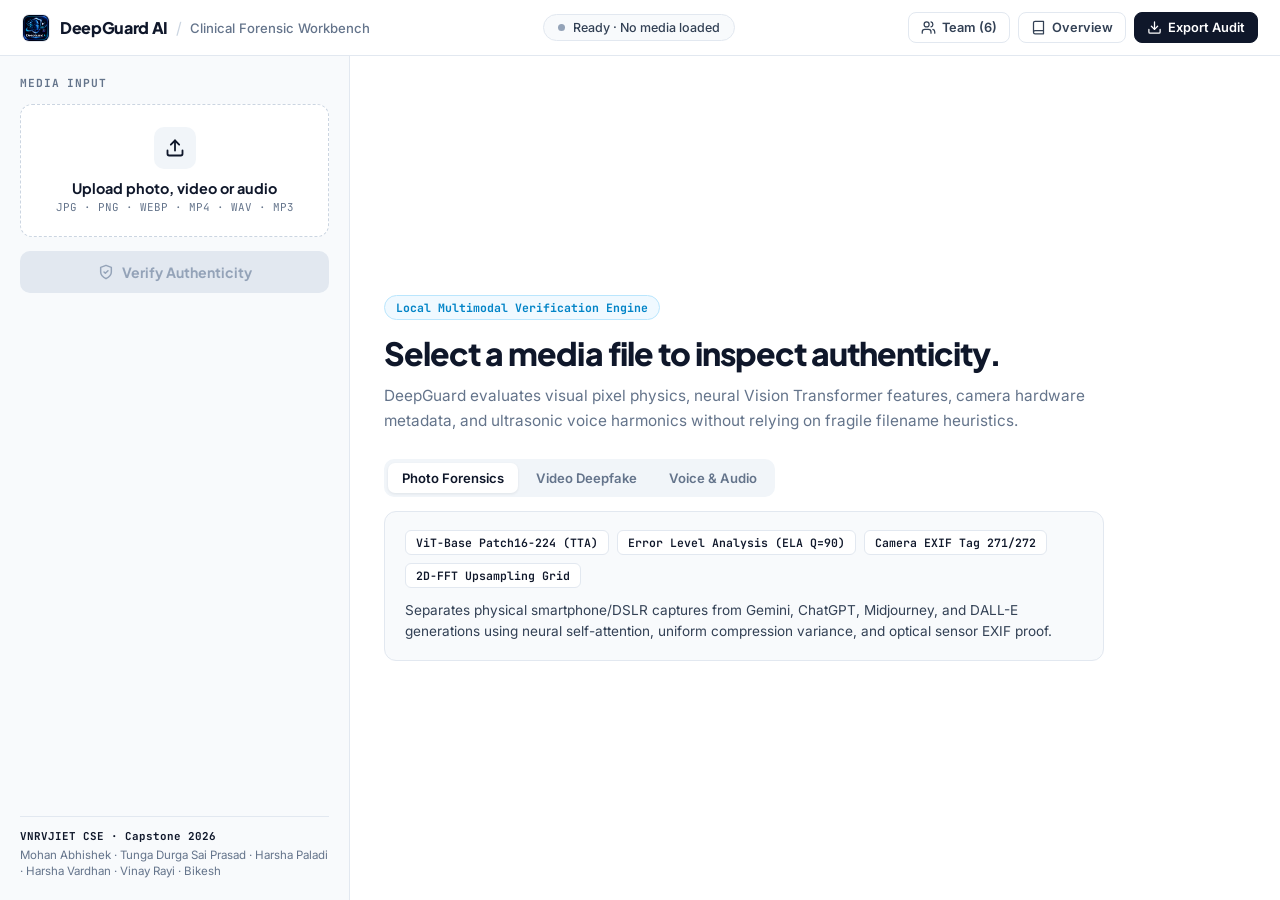
==== commit e93abefc: "feat(workbench): build zero-scroll percentage-free console, fix video UnboundLocalError, update 6-me" ====
--- a/frontend/console.html
+++ b/frontend/console.html
@@ -3,278 +3,183 @@
 <head>
   <meta charset="UTF-8" />
   <meta name="viewport" content="width=device-width, initial-scale=1.0" />
-  <title>DeepGuard AI — Forensic Verification Studio</title>
-  <meta name="description" content="Academic Evaluation Studio for Real-Time Multimodal Deepfake and Synthetic Media Inspection. Project Lead: Mohan Abhishek Gupta." />
+  <title>DeepGuard AI — Forensic Workbench</title>
+  <meta name="description" content="Zero-scroll clinical forensic inspection workbench for multimodal deepfake and synthetic media verification." />
 
   <link rel="icon" type="image/png" href="assets/DeepGuard_AI_App_logo.png">
 
   <link rel="preconnect" href="https://fonts.googleapis.com">
   <link rel="preconnect" href="https://fonts.gstatic.com" crossorigin>
-  <link href="https://fonts.googleapis.com/css2?family=Inter:wght@400;500;600;700&family=JetBrains+Mono:wght@400;500;600;700&family=Plus+Jakarta+Sans:wght@600;700;800&display=swap" rel="stylesheet">
-  <link rel="stylesheet" href="css/styles.css">
+  <link href="https://fonts.googleapis.com/css2?family=Inter:wght@400;500;600;700&family=JetBrains+Mono:wght@400;500;600&family=Plus+Jakarta+Sans:wght@600;700;800&display=swap" rel="stylesheet">
+  <link rel="stylesheet" href="css/styles.css?v=3.0">
 </head>
 <body class="theme-light">
 
-  <!-- ══════════════════════════════════════════════════════════════
-       TOP APP NAVBAR (SLEEK GLASS STUDIO BAR)
-       ══════════════════════════════════════════════════════════════ -->
-  <nav class="studio-navbar">
-    <div class="nav-inner">
-      <div class="brand">
-        <img src="assets/DeepGuard_AI_App_logo.png" alt="DeepGuard AI Logo" class="brand-logo">
-        <div class="brand-info">
-          <div class="brand-title-row">
-            <span class="brand-name">DeepGuard AI</span>
-            <span class="tag-ver">Forensic Studio v2.4</span>
-          </div>
-          <p class="brand-sub">Multimodal Synthetic Media Verification Workspace</p>
-        </div>
-      </div>
-
-      <div class="nav-center-status">
-        <span class="live-dot"></span>
-        <span class="live-label">ViT-Base + ELA + 1D-FFT Core Ready</span>
-      </div>
-
-      <div class="header-actions">
-        <a href="website.html" class="btn-nav-secondary">
-          <svg width="16" height="16" viewBox="0 0 24 24" fill="none" stroke="currentColor" stroke-width="2" stroke-linecap="round" stroke-linejoin="round"><path d="M4 19.5v-15A2.5 2.5 0 0 1 6.5 2H20v20H6.5a2.5 2.5 0 0 1 0-5H20"/></svg>
-          <span>Research Paper</span>
+  <div class="workbench-shell">
+
+    <!-- ═══════════════════════════════════════════════════════════
+         SLIM TOP COMMAND BAR (56px)
+         ═══════════════════════════════════════════════════════════ -->
+    <header class="topbar">
+      <div class="topbar-left">
+        <img src="assets/DeepGuard_AI_App_logo.png" alt="DeepGuard AI" class="topbar-logo">
+        <div class="topbar-brand">
+          <span class="topbar-title">DeepGuard AI</span>
+          <span class="topbar-divider">/</span>
+          <span class="topbar-mode">Clinical Forensic Workbench</span>
+        </div>
+      </div>
+
+      <div class="topbar-center">
+        <div class="file-status-pill" id="topFilePill">
+          <span class="status-dot idle" id="topStatusDot"></span>
+          <span id="topFileText">Ready · No media loaded</span>
+        </div>
+      </div>
+
+      <div class="topbar-right">
+        <button class="btn-ghost" onclick="toggleTeamModal()" title="View Research Team">
+          <svg width="15" height="15" viewBox="0 0 24 24" fill="none" stroke="currentColor" stroke-width="2" stroke-linecap="round" stroke-linejoin="round"><path d="M16 21v-2a4 4 0 0 0-4-4H6a4 4 0 0 0-4 4v2"/><circle cx="9" cy="7" r="4"/><path d="M22 21v-2a4 4 0 0 0-3-3.87"/><path d="M16 3.13a4 4 0 0 1 0 7.75"/></svg>
+          <span>Team (6)</span>
+        </button>
+        <a href="website.html" class="btn-ghost">
+          <svg width="15" height="15" viewBox="0 0 24 24" fill="none" stroke="currentColor" stroke-width="2" stroke-linecap="round" stroke-linejoin="round"><path d="M4 19.5v-15A2.5 2.5 0 0 1 6.5 2H20v20H6.5a2.5 2.5 0 0 1 0-5H20"/></svg>
+          <span>Overview</span>
         </a>
-        <button class="btn-nav-primary" onclick="exportForensicAudit()">
-          <svg width="16" height="16" viewBox="0 0 24 24" fill="none" stroke="currentColor" stroke-width="2" stroke-linecap="round" stroke-linejoin="round"><path d="M21 15v4a2 2 0 0 1-2 2H5a2 2 0 0 1-2-2v-4"/><polyline points="7 10 12 15 17 10"/><line x1="12" y1="15" x2="12" y2="3"/></svg>
+        <button class="btn-solid" onclick="exportForensicAudit()">
+          <svg width="15" height="15" viewBox="0 0 24 24" fill="none" stroke="currentColor" stroke-width="2" stroke-linecap="round" stroke-linejoin="round"><path d="M21 15v4a2 2 0 0 1-2 2H5a2 2 0 0 1-2-2v-4"/><polyline points="7 10 12 15 17 10"/><line x1="12" y1="15" x2="12" y2="3"/></svg>
           <span>Export Audit</span>
         </button>
       </div>
-    </div>
-  </nav>
-
-  <main class="studio-main">
-    <div class="workspace-grid">
-
-      <!-- ══════════════════════════════════════════════════════════════
-           LEFT COLUMN: MEDIA STUDIO INGESTION & PIPELINE
-           ══════════════════════════════════════════════════════════════ -->
-      <section class="studio-card panel-left">
-        <div class="card-top-bar">
-          <div>
-            <span class="step-kicker">Step 01</span>
-            <h2 class="panel-title">Media Ingestion</h2>
-          </div>
-          <span class="chip-badge chip-teal">Local Inference</span>
-        </div>
-
-        <!-- Modern Interactive Dropzone -->
-        <div class="dropzone" id="dropZone" onclick="document.getElementById('fileInput').click()">
-          <div class="dropzone-art">
-            <svg width="28" height="28" viewBox="0 0 24 24" fill="none" stroke="currentColor" stroke-width="2" stroke-linecap="round" stroke-linejoin="round">
-              <path d="M21 15v4a2 2 0 0 1-2 2H5a2 2 0 0 1-2-2v-4"/>
-              <polyline points="17 8 12 3 7 8"/>
-              <line x1="12" y1="3" x2="12" y2="15"/>
-            </svg>
-          </div>
-          <div class="dropzone-title" id="dropzoneTitle">Drop media here or click to browse</div>
-          <div class="dropzone-subtitle" id="dropzoneSubtitle">Instant verification for photos, videos, and voice clips</div>
-          <div class="format-pills">
-            <span class="fmt-pill">JPG · PNG · WEBP</span>
-            <span class="fmt-pill">MP4 · MOV</span>
-            <span class="fmt-pill">WAV · MP3</span>
-          </div>
-          <input type="file" id="fileInput" class="file-input" accept="video/*,audio/*,image/*" onchange="handleFileSelect(this.files)">
-        </div>
-
-        <!-- Media Preview (Hidden until file selected) -->
-        <div class="media-preview-container" id="mediaHud" style="display: none;">
-          <img class="media-hud-image" id="hudImage" style="display: none;" alt="Forensic image preview" />
-          <video class="media-hud-video" id="hudVideo" controls playsinline style="display: none;"></video>
-
-          <div id="audioVisualizerBlock" class="audio-player-wrapper" style="display: none;">
-            <div class="audio-wave-badge">
-              <svg width="22" height="22" viewBox="0 0 24 24" fill="none" stroke="currentColor" stroke-width="2" stroke-linecap="round" stroke-linejoin="round"><path d="M12 2a3 3 0 0 0-3 3v7a3 3 0 0 0 6 0V5a3 3 0 0 0-3-3Z"/><path d="M19 10v2a7 7 0 0 1-14 0v-2"/><line x1="12" y1="19" x2="12" y2="22"/></svg>
-            </div>
-            <div class="audio-track-title" id="audioTrackTitle">Audio Stream Loaded</div>
-            <div class="audio-track-meta" id="audioTrackMeta">44.1 kHz · Acoustic Spectral Probing Ready</div>
-            <audio class="media-hud-audio" id="hudAudio" controls style="width: 100%;"></audio>
-            <div class="audio-track-badge">1D-FFT High-Frequency &amp; Pitch Jitter Probing</div>
-          </div>
-
-          <div class="hud-overlay" id="hudOverlay" style="display: none;"></div>
-        </div>
-
-        <!-- Primary CTA -->
-        <button class="btn-analyze" id="analyzeBtn" onclick="runAnalysis()">
-          <svg width="18" height="18" viewBox="0 0 24 24" fill="none" stroke="currentColor" stroke-width="2.2" stroke-linecap="round" stroke-linejoin="round"><path d="M12 22s8-4 8-10V5l-8-3-8 3v7c0 6 8 10 8 10z"/><path d="m9 12 2 2 4-4"/></svg>
-          <span>Analyze Media Authenticity</span>
-        </button>
-
-        <!-- Dynamic Pipeline Progress Stepper -->
-        <div class="pipeline-progress" id="pipelineProgress" style="display: none;">
-          <div class="progress-step" id="step1">⏳ [1/3] Awaiting Media Stream...</div>
-          <div class="progress-step" id="step2">⏳ [2/3] Standby for Modality Probing...</div>
-          <div class="progress-step" id="step3">⏳ [3/3] Cross-Modal Correlation Queue...</div>
-        </div>
-
-        <!-- Sleek Activity Log -->
-        <div class="activity-card" id="liveTerminalPanel">
-          <div class="activity-header">
-            <span class="activity-title">
-              <span class="activity-dot"></span>
-              Execution Stream
-              <span class="status-pill pill-idle" id="streamStatusBadge">READY</span>
-            </span>
-            <button class="terminal-clear-btn" onclick="clearLiveLogs()">Clear</button>
-          </div>
-          <div class="live-terminal-logs" id="liveTerminalLogs">
-            <div class="log-line">
-              <span class="log-time">[INIT]</span>
-              <span class="log-tag tag-sys">SYS</span>
-              <span class="log-msg">Multi-signal forensic core initialized. Ready for upload.</span>
-            </div>
-          </div>
-        </div>
-      </section>
-
-      <!-- ══════════════════════════════════════════════════════════════
-           RIGHT COLUMN: STANDBY WELCOME STATE & RESULTS DASHBOARD
-           ══════════════════════════════════════════════════════════════ -->
-      <section class="studio-card panel-right" id="resultsPanel">
-        <div class="card-top-bar">
-          <div>
-            <span class="step-kicker">Step 02</span>
-            <h2 class="panel-title">Forensic Intelligence Report</h2>
-          </div>
-          <span id="analysisJobId" class="panel-job-id">STANDBY</span>
-        </div>
-
-        <!-- STATE A: CLEAN INVITING STANDBY STATE (Shown before first scan) -->
-        <div class="standby-hero" id="standbyState">
-          <div class="standby-emblem">
-            <svg width="36" height="36" viewBox="0 0 24 24" fill="none" stroke="currentColor" stroke-width="1.8" stroke-linecap="round" stroke-linejoin="round">
-              <path d="M12 22s8-4 8-10V5l-8-3-8 3v7c0 6 8 10 8 10z"/>
-              <circle cx="12" cy="11" r="3"/>
-            </svg>
-          </div>
-          <h3 class="standby-heading">Ready to Verify Media Authenticity</h3>
-          <p class="standby-desc">
-            Upload an image, video, or audio recording on the left to run neural Vision Transformer inference, physical sensor EXIF &amp; ELA checks, and acoustic spectral probing.
+    </header>
+
+    <!-- ═══════════════════════════════════════════════════════════
+         SPLIT-RAIL WORKSPACE (FITS 100VH WITHOUT SCROLL)
+         ═══════════════════════════════════════════════════════════ -->
+    <div class="workbench-body">
+
+      <!-- LEFT COMPACT MEDIA RAIL -->
+      <aside class="media-rail">
+        <div class="rail-section">
+          <div class="rail-heading-row">
+            <span class="rail-label">Media Input</span>
+            <button class="btn-link-sm" id="changeFileBtn" style="display: none;" onclick="document.getElementById('fileInput').click()">Change file</button>
+          </div>
+
+          <div class="upload-box" id="dropZone" onclick="document.getElementById('fileInput').click()">
+            <div class="upload-icon-circle">
+              <svg width="20" height="20" viewBox="0 0 24 24" fill="none" stroke="currentColor" stroke-width="2.2" stroke-linecap="round" stroke-linejoin="round"><path d="M21 15v4a2 2 0 0 1-2 2H5a2 2 0 0 1-2-2v-4"/><polyline points="17 8 12 3 7 8"/><line x1="12" y1="3" x2="12" y2="15"/></svg>
+            </div>
+            <div class="upload-title" id="dropzoneTitle">Upload photo, video or audio</div>
+            <div class="upload-sub" id="dropzoneSubtitle">JPG · PNG · WEBP · MP4 · WAV · MP3</div>
+            <input type="file" id="fileInput" class="file-input" accept="video/*,audio/*,image/*" onchange="handleFileSelect(this.files)">
+          </div>
+
+          <!-- Compact Media Preview -->
+          <div class="preview-frame" id="mediaHud" style="display: none;">
+            <img class="preview-img" id="hudImage" style="display: none;" alt="Uploaded image preview" />
+            <video class="preview-video" id="hudVideo" controls playsinline style="display: none;"></video>
+            <div id="audioVisualizerBlock" class="preview-audio" style="display: none;">
+              <div class="audio-pill-title" id="audioTrackTitle">Audio Clip</div>
+              <div class="audio-pill-meta" id="audioTrackMeta">Ready for 1D-FFT scan</div>
+              <audio id="hudAudio" controls style="width: 100%; height: 36px;"></audio>
+            </div>
+          </div>
+
+          <!-- Primary Verify Action -->
+          <button class="btn-verify" id="analyzeBtn" onclick="runAnalysis()" disabled>
+            <svg width="16" height="16" viewBox="0 0 24 24" fill="none" stroke="currentColor" stroke-width="2.2" stroke-linecap="round" stroke-linejoin="round"><path d="M12 22s8-4 8-10V5l-8-3-8 3v7c0 6 8 10 8 10z"/><path d="m9 12 2 2 4-4"/></svg>
+            <span>Verify Authenticity</span>
+          </button>
+
+          <!-- Compact Pipeline Step Tracker (During scan) -->
+          <div class="step-tracker" id="pipelineProgress" style="display: none;">
+            <div class="step-row" id="step1">Reading media headers...</div>
+            <div class="step-row" id="step2">Running forensic detectors...</div>
+            <div class="step-row" id="step3">Synthesizing verdict...</div>
+          </div>
+        </div>
+
+        <div class="rail-footer">
+          <div class="rail-credit-title">VNRVJIET CSE · Capstone 2026</div>
+          <div class="rail-credit-names">Mohan Abhishek · Tunga Durga Sai Prasad · Harsha Paladi · Harsha Vardhan · Vinay Rayi · Bikesh</div>
+        </div>
+      </aside>
+
+      <!-- RIGHT MAIN INSPECTION STAGE -->
+      <main class="inspection-stage">
+
+        <!-- STAGE A: CLEAN INTERACTIVE IDLE VIEW -->
+        <div class="stage-idle" id="standbyState">
+          <div class="idle-hero-badge">Local Multimodal Verification Engine</div>
+          <h1 class="idle-headline">Select a media file to inspect authenticity.</h1>
+          <p class="idle-subtext">
+            DeepGuard evaluates visual pixel physics, neural Vision Transformer features, camera hardware metadata, and ultrasonic voice harmonics without relying on fragile filename heuristics.
           </p>
 
-          <div class="capability-grid">
-            <div class="cap-card">
-              <div class="cap-icon cap-indigo">
-                <svg width="18" height="18" viewBox="0 0 24 24" fill="none" stroke="currentColor" stroke-width="2" stroke-linecap="round" stroke-linejoin="round"><rect width="18" height="18" x="3" y="3" rx="2" ry="2"/><circle cx="9" cy="9" r="2"/><path d="m21 15-3.086-3.086a2 2 0 0 0-2.828 0L6 21"/></svg>
-              </div>
-              <div class="cap-title">Vision Transformer</div>
-              <div class="cap-text">ViT-Base multi-scale patch attention flags Midjourney, Gemini &amp; DALL-E diffusion patterns.</div>
-            </div>
-
-            <div class="cap-card">
-              <div class="cap-icon cap-teal">
-                <svg width="18" height="18" viewBox="0 0 24 24" fill="none" stroke="currentColor" stroke-width="2" stroke-linecap="round" stroke-linejoin="round"><path d="M14.5 4h-5L7 7H4a2 2 0 0 0-2 2v9a2 2 0 0 0 2 2h16a2 2 0 0 0 2-2V9a2 2 0 0 0-2-2h-3l-2.5-3z"/><circle cx="12" cy="13" r="3"/></svg>
-              </div>
-              <div class="cap-title">Optical &amp; ELA Physics</div>
-              <div class="cap-text">Audits JPEG Error Level residuals, Laplacian photon grain, and camera hardware EXIF tags.</div>
-            </div>
-
-            <div class="cap-card">
-              <div class="cap-icon cap-sky">
-                <svg width="18" height="18" viewBox="0 0 24 24" fill="none" stroke="currentColor" stroke-width="2" stroke-linecap="round" stroke-linejoin="round"><path d="M2 10v3"/><path d="M6 6v11"/><path d="M10 3v18"/><path d="M14 8v7"/><path d="M18 5v13"/><path d="M22 10v3"/></svg>
-              </div>
-              <div class="cap-title">Acoustic &amp; Video</div>
-              <div class="cap-text">1D-FFT &gt;16kHz vocoder probing, facial seam inspection, and audio-visual lip-sync checks.</div>
-            </div>
-          </div>
-        </div>
-
-        <!-- STATE B: LIVE RESULTS DASHBOARD (Revealed cleanly after analysis) -->
-        <div class="results-content" id="resultsContent" style="display: none;">
-
-          <!-- Hero Verdict Banner -->
-          <div class="verdict-banner" id="verdictBanner">
-            <div class="verdict-icon-container" id="verdictIconContainer">
-              <span id="verdictIcon">📋</span>
-            </div>
-            <div class="verdict-body">
-              <div class="verdict-badge-row">
-                <span class="verdict-badge" id="verdictConfidenceBadge">--% CONFIDENCE</span>
-                <span class="verdict-timestamp" id="verdictTimestamp">READY</span>
-              </div>
-              <div class="verdict-title" id="verdictTitle">ANALYSIS COMPLETE</div>
-              <div class="verdict-reason" id="verdictReason"></div>
-            </div>
-          </div>
-
-          <!-- Modality Evidence Cards (Vision & Audio/Hardware) -->
-          <div class="diagnostic-grid" id="diagnosticGrid">
-
-            <!-- Card 1: Visual Forensics -->
-            <div class="diag-card" id="visionDiagCard">
-              <div class="diag-header">
-                <span class="diag-name" id="visionCardTitle">Visual Artifact Inspection</span>
-                <span class="diag-status" id="visionStatusBadge">READY</span>
-              </div>
-              <div class="gauge-wrapper">
-                <svg class="gauge-svg" viewBox="0 0 80 80">
-                  <circle class="gauge-circle-bg" cx="40" cy="40" r="36"></circle>
-                  <circle class="gauge-circle-val" id="visionGaugeCircle" cx="40" cy="40" r="36" stroke="#0f766e"></circle>
-                </svg>
-                <div class="gauge-legend">
-                  <div class="gauge-legend-title" id="visionLegendTitle">Detection Confidence</div>
-                  <div class="gauge-legend-score" id="visionScoreText">--%</div>
-                  <div class="linear-meter">
-                    <div class="linear-meter-fill" id="visionMeterFill" style="width: 0%;"></div>
-                  </div>
-                </div>
-              </div>
-              <div class="diag-metrics-list" id="visionMetricsText"></div>
-            </div>
-
-            <!-- Card 2: Acoustic / Hardware Provenance -->
-            <div class="diag-card" id="audioDiagCard">
-              <div class="diag-header">
-                <span class="diag-name" id="audioCardTitle">Hardware &amp; Acoustic Provenance</span>
-                <span class="diag-status" id="audioStatusBadge">READY</span>
-              </div>
-              <div class="gauge-wrapper">
-                <svg class="gauge-svg" viewBox="0 0 80 80">
-                  <circle class="gauge-circle-bg" cx="40" cy="40" r="36"></circle>
-                  <circle class="gauge-circle-val" id="audioGaugeCircle" cx="40" cy="40" r="36" stroke="#0f766e"></circle>
-                </svg>
-                <div class="gauge-legend">
-                  <div class="gauge-legend-title" id="audioLegendTitle">Provenance Confidence</div>
-                  <div class="gauge-legend-score" id="audioScoreText">--%</div>
-                  <div class="linear-meter">
-                    <div class="linear-meter-fill" id="audioMeterFill" style="width: 0%;"></div>
-                  </div>
-                </div>
-              </div>
-              <div class="diag-metrics-list" id="audioMetricsText"></div>
-            </div>
-
-          </div>
-
-          <!-- Speech Transcription Box (Audio/Video only) -->
-          <div class="speech-box" id="speechBox" style="display: none;">
-            <div class="speech-header">
-              <span class="speech-title">Spoken Word Transcription</span>
-              <span class="lang-badge" id="speechLangBadge">LANG: AUTO</span>
-            </div>
-            <div class="transcript-content" id="speechTranscriptText"></div>
-          </div>
-
-          <!-- Scientific Evidence Breakdown Table -->
-          <div class="breakdown-card" id="breakdownCard">
-            <div class="breakdown-header">
-              <span>Multi-Signal Forensic Telemetry</span>
-              <span class="breakdown-badge" id="breakdownMediaBadge">TELEMETRY</span>
-            </div>
-            <div class="table-scroll">
-              <table class="breakdown-table">
+          <!-- Interactive Engine Explorer Tabs -->
+          <div class="engine-selector">
+            <button class="engine-tab active" onclick="switchIdleEngine('image', this)">Photo Forensics</button>
+            <button class="engine-tab" onclick="switchIdleEngine('video', this)">Video Deepfake</button>
+            <button class="engine-tab" onclick="switchIdleEngine('audio', this)">Voice &amp; Audio</button>
+          </div>
+
+          <div class="engine-detail-box" id="idleEngineDetail">
+            <div class="detail-pill-row">
+              <span class="detail-chip">ViT-Base Patch16-224 (TTA)</span>
+              <span class="detail-chip">Error Level Analysis (ELA Q=90)</span>
+              <span class="detail-chip">Camera EXIF Tag 271/272</span>
+              <span class="detail-chip">2D-FFT Upsampling Grid</span>
+            </div>
+            <p class="detail-caption">
+              Separates physical smartphone/DSLR captures from Gemini, ChatGPT, Midjourney, and DALL-E generations using neural self-attention, uniform compression variance, and optical sensor EXIF proof.
+            </p>
+          </div>
+        </div>
+
+        <!-- STAGE B: ZERO-SCROLL TABBED EVALUATION RESULT -->
+        <div class="stage-results" id="resultsContent" style="display: none;">
+
+          <!-- 1. COMPACT HIGH-CLARITY VERDICT CARD (NO PERCENTAGES) -->
+          <div class="verdict-card" id="verdictBanner">
+            <div class="verdict-left">
+              <div class="verdict-badge-strip">
+                <span class="verdict-pill" id="verdictConfidenceBadge">VERIFIED</span>
+                <span class="verdict-job" id="analysisJobId">JOB</span>
+                <span class="verdict-time" id="verdictTimestamp"></span>
+              </div>
+              <h2 class="verdict-headline" id="verdictTitle">GENUINE CAMERA PHOTO</h2>
+              <p class="verdict-summary" id="verdictReason"></p>
+            </div>
+            <div class="verdict-stamp" id="verdictIconContainer">
+              <span id="verdictIcon">✓</span>
+            </div>
+          </div>
+
+          <!-- 2. RESULT VIEW TABS (PREVENTS VERTICAL PAGE SCROLLING) -->
+          <div class="result-tabs-bar">
+            <div class="result-tabs">
+              <button class="r-tab active" data-tab="signals" onclick="switchResultTab('signals', this)">Diagnostic Checks</button>
+              <button class="r-tab" data-tab="telemetry" onclick="switchResultTab('telemetry', this)">Technical Telemetry</button>
+              <button class="r-tab" data-tab="timeline" onclick="switchResultTab('timeline', this)">Timeline &amp; Transcript</button>
+            </div>
+            <span class="mode-tag" id="breakdownMediaBadge">IMAGE REPORT</span>
+          </div>
+
+          <!-- TAB 1: CLEAN SIGNAL CHECKLIST CARDS (NO DONUT RINGS, NO PERCENTAGES) -->
+          <div class="tab-panel active" id="tab-signals">
+            <div class="signal-cards-grid" id="signalCardsGrid"></div>
+          </div>
+
+          <!-- TAB 2: TECHNICAL TELEMETRY TABLE (INTERNAL SCROLL ONLY IF NEEDED) -->
+          <div class="tab-panel" id="tab-telemetry">
+            <div class="table-container">
+              <table class="telemetry-table">
                 <thead>
                   <tr>
-                    <th>Inspection Parameter</th>
-                    <th>Forensic Principle</th>
-                    <th>Measured Output</th>
+                    <th>Inspection Check</th>
+                    <th>Forensic Method</th>
+                    <th>Observed Reading</th>
                     <th style="text-align: right;">Status</th>
                   </tr>
                 </thead>
@@ -283,36 +188,85 @@
             </div>
           </div>
 
-          <!-- Forensic Signal Timeline -->
-          <div class="timeline-card" id="timelineCard">
-            <div class="timeline-header" id="timelineHeader">Forensic Signal Timeline</div>
-            <div class="timeline-stream" id="timelineStream"></div>
-          </div>
-
-        </div>
-      </section>
+          <!-- TAB 3: TIMELINE, TRANSCRIPT & EXECUTION LOGS -->
+          <div class="tab-panel" id="tab-timeline">
+            <div class="timeline-split">
+              <div class="speech-panel" id="speechBox" style="display: none;">
+                <div class="speech-top">
+                  <span class="speech-heading">Spoken Audio Context</span>
+                  <span class="lang-chip" id="speechLangBadge">EN</span>
+                </div>
+                <p class="speech-quote" id="speechTranscriptText"></p>
+              </div>
+
+              <div class="timeline-box">
+                <div class="box-subhead" id="timelineHeader">Forensic Event Sequence</div>
+                <div class="timeline-list" id="timelineStream"></div>
+              </div>
+
+              <div class="log-box">
+                <div class="log-top">
+                  <span class="box-subhead">Execution Stream</span>
+                  <button class="btn-clear-xs" onclick="clearLiveLogs()">Clear</button>
+                </div>
+                <div class="log-entries" id="liveTerminalLogs"></div>
+              </div>
+            </div>
+          </div>
+
+        </div>
+      </main>
 
     </div>
-
-    <!-- ══════════════════════════════════════════════════════════════
-         COMPACT RESEARCH TEAM & ARCHITECTURE FOOTER
-         ══════════════════════════════════════════════════════════════ -->
-    <footer class="studio-footer">
-      <div class="footer-team-strip">
-        <span class="footer-team-label">Research Team:</span>
-        <span class="team-chip lead">Mohan Abhishek Gupta <em>(Lead)</em></span>
-        <span class="team-chip">Tunga Durga Sai Prasad <em>(CV)</em></span>
-        <span class="team-chip">Harsha Vardhan <em>(Audio)</em></span>
-        <span class="team-chip">Vinay Rayi <em>(Speech)</em></span>
-        <span class="team-chip">Bikesh <em>(Data &amp; Eval)</em></span>
-      </div>
-      <div class="footer-bottom">
-        <span><strong>DeepGuard AI</strong> · VNR Vignana Jyothi Institute of Engineering &amp; Technology · CSE Capstone 2026</span>
-        <a href="website.html" class="footer-link">View Research Paper &amp; Benchmarks →</a>
-      </div>
-    </footer>
-  </main>
-
-  <script src="js/app.js" defer></script>
+  </div>
+
+  <!-- ═══════════════════════════════════════════════════════════
+       RESEARCH TEAM MODAL (CLEAN POPOVER FOR ALL 6 MEMBERS)
+       ═══════════════════════════════════════════════════════════ -->
+  <div class="modal-backdrop" id="teamModal" style="display: none;" onclick="if(event.target===this) toggleTeamModal()">
+    <div class="modal-card">
+      <div class="modal-head">
+        <div>
+          <h3>DeepGuard AI Research Team</h3>
+          <p>VNRVJIET · Department of Computer Science &amp; Engineering · Capstone 2026</p>
+        </div>
+        <button class="modal-close" onclick="toggleTeamModal()">✕</button>
+      </div>
+      <div class="modal-team-grid">
+        <div class="m-member lead">
+          <div class="m-role">Project Lead &amp; System Architect</div>
+          <div class="m-name">Mohan Abhishek Gupta</div>
+          <div class="m-desc">FastAPI orchestration, ViT integration, cross-modal engine &amp; architecture</div>
+        </div>
+        <div class="m-member">
+          <div class="m-role">Computer Vision Lead</div>
+          <div class="m-name">Tunga Durga Sai Prasad</div>
+          <div class="m-desc">ELA recompression physics, Laplacian photon grain &amp; 2D-FFT analysis</div>
+        </div>
+        <div class="m-member">
+          <div class="m-role">Audio &amp; Acoustic Forensics</div>
+          <div class="m-name">Harsha Paladi</div>
+          <div class="m-desc">1D-FFT &gt;16kHz vocoder energy probing &amp; audio watermark checks</div>
+        </div>
+        <div class="m-member">
+          <div class="m-role">Frontend &amp; Console Engineering</div>
+          <div class="m-name">Harsha Vardhan</div>
+          <div class="m-desc">Clinical forensic workbench UI/UX, media preview &amp; telemetry views</div>
+        </div>
+        <div class="m-member">
+          <div class="m-role">Speech &amp; Multimodal Analysis</div>
+          <div class="m-name">Vinay Rayi</div>
+          <div class="m-desc">Speech pipeline integration &amp; audio-visual synchronization checks</div>
+        </div>
+        <div class="m-member">
+          <div class="m-role">Data Engineering &amp; Evaluation</div>
+          <div class="m-name">Bikesh</div>
+          <div class="m-desc">Benchmark dataset curation &amp; multi-signal evaluation metrics</div>
+        </div>
+      </div>
+    </div>
+  </div>
+
+  <script src="js/app.js?v=3.0" defer></script>
 </body>
 </html>
--- a/frontend/css/styles.css
+++ b/frontend/css/styles.css
@@ -1,52 +1,40 @@
 /**
  * ==============================================================================
- * 🛡️ DeepGuard AI — Modern Forensic Verification Studio Stylesheet
- * Clean Light-Mode AI Studio Edition (Crisp, Layered, High-Clarity)
- * Project Lead & System Architect: Mohan Abhishek Gupta (@MohanAbhishek29)
- * Repository: https://github.com/MohanAbhishek29/DeepGuard_AI
- * Copyright (c) 2026 Mohan Abhishek Gupta. All rights reserved.
+ * 🛡️ DeepGuard AI — Clinical Split-Rail Forensic Workbench Stylesheet
+ * Zero-Scroll Desktop App Shell · Pure Crisp Light Theme
+ * Frontend Engineering: Harsha Vardhan | Architecture: Mohan Abhishek Gupta
  * ==============================================================================
  */
 
 :root {
-  --bg-canvas: #f4f7fb;
-  --bg-surface: #ffffff;
-  --bg-subtle: #f8fafc;
-  --bg-muted: #f1f5f9;
-
-  --border-subtle: #e2e8f0;
+  --bg-app: #ffffff;
+  --bg-rail: #f8fafc;
+  --bg-subtle: #f1f5f9;
+  --border-line: #e2e8f0;
   --border-strong: #cbd5e1;
 
-  --accent-primary: #0f766e;
-  --accent-primary-hover: #0d5e57;
-  --accent-indigo: #4f46e5;
-  --accent-sky: #0284c7;
-  --accent-soft: #f0fdfa;
-  --accent-border: #99f6e4;
-
-  --success: #15803d;
-  --success-bg: #f0fdf4;
-  --success-border: #86efac;
-
-  --danger: #b91c1c;
-  --danger-bg: #fef2f2;
-  --danger-border: #fca5a5;
-
-  --text-main: #0f172a;
-  --text-body: #334155;
+  --text-primary: #0f172a;
+  --text-secondary: #334155;
   --text-muted: #64748b;
-  --text-subtle: #94a3b8;
-
-  --radius-sm: 8px;
-  --radius-md: 12px;
-  --radius-lg: 16px;
-
-  --shadow-card: 0 1px 3px rgba(15, 23, 42, 0.04), 0 10px 30px -10px rgba(15, 23, 42, 0.07);
-  --shadow-hover: 0 12px 32px -8px rgba(15, 118, 110, 0.16);
+
+  --brand-ink: #0f172a;
+  --brand-accent: #0284c7;
+  --brand-soft: #f0f9ff;
+
+  --pass-ink: #15803d;
+  --pass-bg: #f0fdf4;
+  --pass-border: #86efac;
+
+  --flag-ink: #b91c1c;
+  --flag-bg: #fef2f2;
+  --flag-border: #fca5a5;
+
+  --neutral-ink: #475569;
+  --neutral-bg: #f1f5f9;
 
   --font-display: 'Plus Jakarta Sans', 'Inter', sans-serif;
-  --font-sans: 'Inter', -apple-system, BlinkMacSystemFont, "Segoe UI", Roboto, sans-serif;
-  --font-mono: 'JetBrains Mono', 'Courier New', monospace;
+  --font-sans: 'Inter', -apple-system, BlinkMacSystemFont, sans-serif;
+  --font-mono: 'JetBrains Mono', monospace;
 }
 
 *, *::before, *::after {
@@ -55,515 +43,885 @@
   padding: 0;
 }
 
-body {
-  background-color: var(--bg-canvas);
-  background-image:
-    radial-gradient(at 0% 0%, rgba(13, 148, 136, 0.08) 0px, transparent 48%),
-    radial-gradient(at 100% 0%, rgba(79, 70, 229, 0.07) 0px, transparent 45%);
-  background-attachment: fixed;
-  color: var(--text-body);
+html, body {
+  height: 100%;
+  background: var(--bg-app);
+  color: var(--text-secondary);
   font-family: var(--font-sans);
-  min-height: 100vh;
-  line-height: 1.55;
   -webkit-font-smoothing: antialiased;
 }
 
-/* ══════════════════════════════════════════════════════════════
-   TOP GLASS NAVBAR
-══════════════════════════════════════════════════════════════ */
-.studio-navbar {
-  position: sticky;
-  top: 0;
-  z-index: 50;
-  background: rgba(255, 255, 255, 0.88);
-  backdrop-filter: blur(14px);
-  -webkit-backdrop-filter: blur(14px);
-  border-bottom: 1px solid var(--border-subtle);
-}
-
-.nav-inner {
-  max-width: 1400px;
-  margin: 0 auto;
-  padding: 12px 28px;
+.workbench-shell {
+  display: flex;
+  flex-direction: column;
+  height: 100vh;
+  overflow: hidden;
+}
+
+/* ═══════════════════════════════════════════════════════════
+   TOP COMMAND BAR (56px)
+   ═══════════════════════════════════════════════════════════ */
+.topbar {
+  height: 56px;
+  flex-shrink: 0;
   display: flex;
   align-items: center;
   justify-content: space-between;
+  padding: 0 22px;
+  background: #ffffff;
+  border-bottom: 1px solid var(--border-line);
   gap: 16px;
 }
 
-.brand {
-  display: flex;
-  align-items: center;
-  gap: 12px;
-}
-
-.brand-logo {
-  width: 40px;
-  height: 40px;
-  border-radius: 10px;
+.topbar-left {
+  display: flex;
+  align-items: center;
+  gap: 10px;
+}
+
+.topbar-logo {
+  width: 28px;
+  height: 28px;
+  border-radius: 7px;
   object-fit: cover;
-  border: 1px solid var(--border-subtle);
-  box-shadow: 0 2px 6px rgba(15, 23, 42, 0.08);
-}
-
-.brand-title-row {
+  border: 1px solid var(--border-line);
+}
+
+.topbar-brand {
   display: flex;
   align-items: center;
   gap: 8px;
 }
 
-.brand-name {
+.topbar-title {
   font-family: var(--font-display);
-  font-size: 1.18rem;
   font-weight: 800;
-  color: var(--text-main);
+  font-size: 1rem;
+  color: var(--text-primary);
   letter-spacing: -0.02em;
 }
 
-.tag-ver {
-  font-family: var(--font-mono);
-  font-size: 0.68rem;
-  font-weight: 600;
-  background: linear-gradient(135deg, #f0fdfa, #eff6ff);
-  border: 1px solid #bae6fd;
-  color: #0369a1;
-  padding: 2px 8px;
-  border-radius: 999px;
-}
-
-.brand-sub {
-  font-size: 0.78rem;
-  color: var(--text-muted);
-}
-
-.nav-center-status {
+.topbar-divider {
+  color: var(--border-strong);
+}
+
+.topbar-mode {
+  font-size: 0.82rem;
+  color: var(--text-muted);
+  font-weight: 500;
+}
+
+.file-status-pill {
   display: inline-flex;
   align-items: center;
   gap: 8px;
-  background: var(--bg-subtle);
-  border: 1px solid var(--border-subtle);
-  padding: 6px 14px;
+  padding: 5px 14px;
+  background: var(--bg-rail);
+  border: 1px solid var(--border-line);
   border-radius: 999px;
   font-size: 0.78rem;
   font-weight: 500;
-  color: var(--text-body);
-}
-
-.live-dot {
-  width: 8px;
-  height: 8px;
+  color: var(--text-secondary);
+  max-width: 420px;
+  overflow: hidden;
+  text-overflow: ellipsis;
+  white-space: nowrap;
+}
+
+.status-dot {
+  width: 7px;
+  height: 7px;
   border-radius: 50%;
-  background: #10b981;
-  box-shadow: 0 0 0 3px rgba(16, 185, 129, 0.2);
-}
-
-.header-actions {
+  flex-shrink: 0;
+}
+
+.status-dot.idle { background: #94a3b8; }
+.status-dot.ready { background: #0284c7; }
+.status-dot.busy { background: #d97706; }
+.status-dot.pass { background: #16a34a; }
+.status-dot.flag { background: #dc2626; }
+
+.topbar-right {
+  display: flex;
+  align-items: center;
+  gap: 8px;
+}
+
+.btn-ghost, .btn-solid {
+  display: inline-flex;
+  align-items: center;
+  gap: 6px;
+  font-family: var(--font-sans);
+  font-size: 0.8rem;
+  font-weight: 600;
+  padding: 7px 12px;
+  border-radius: 8px;
+  text-decoration: none;
+  cursor: pointer;
+  transition: all 0.15s ease;
+}
+
+.btn-ghost {
+  background: transparent;
+  border: 1px solid var(--border-line);
+  color: var(--text-secondary);
+}
+
+.btn-ghost:hover {
+  background: var(--bg-subtle);
+  color: var(--text-primary);
+}
+
+.btn-solid {
+  background: var(--brand-ink);
+  border: 1px solid var(--brand-ink);
+  color: #ffffff;
+}
+
+.btn-solid:hover {
+  background: #1e293b;
+}
+
+/* ═══════════════════════════════════════════════════════════
+   SPLIT-RAIL BODY
+   ═══════════════════════════════════════════════════════════ */
+.workbench-body {
+  flex: 1;
+  min-height: 0;
+  display: grid;
+  grid-template-columns: 350px 1fr;
+}
+
+/* LEFT RAIL */
+.media-rail {
+  background: var(--bg-rail);
+  border-right: 1px solid var(--border-line);
+  padding: 20px;
+  display: flex;
+  flex-direction: column;
+  justify-content: space-between;
+  gap: 14px;
+  overflow-y: auto;
+}
+
+.rail-section {
+  display: flex;
+  flex-direction: column;
+  gap: 14px;
+}
+
+.rail-heading-row {
+  display: flex;
+  justify-content: space-between;
+  align-items: center;
+}
+
+.rail-label {
+  font-family: var(--font-mono);
+  font-size: 0.7rem;
+  font-weight: 700;
+  text-transform: uppercase;
+  letter-spacing: 0.08em;
+  color: var(--text-muted);
+}
+
+.btn-link-sm {
+  background: none;
+  border: none;
+  color: var(--brand-accent);
+  font-size: 0.78rem;
+  font-weight: 600;
+  cursor: pointer;
+}
+
+.btn-link-sm:hover { text-decoration: underline; }
+
+.upload-box {
+  background: #ffffff;
+  border: 1.5px dashed var(--border-strong);
+  border-radius: 12px;
+  padding: 22px 16px;
+  text-align: center;
+  cursor: pointer;
+  transition: all 0.16s ease;
+}
+
+.upload-box:hover,
+.upload-box.dragover {
+  border-color: var(--brand-accent);
+  background: var(--brand-soft);
+}
+
+.upload-icon-circle {
+  width: 42px;
+  height: 42px;
+  margin: 0 auto 10px;
+  border-radius: 10px;
+  background: var(--bg-subtle);
+  color: var(--text-primary);
+  display: flex;
+  align-items: center;
+  justify-content: center;
+}
+
+.upload-title {
+  font-family: var(--font-display);
+  font-size: 0.9rem;
+  font-weight: 700;
+  color: var(--text-primary);
+  margin-bottom: 3px;
+  word-break: break-word;
+}
+
+.upload-sub {
+  font-family: var(--font-mono);
+  font-size: 0.68rem;
+  color: var(--text-muted);
+}
+
+.file-input { display: none; }
+
+.preview-frame {
+  background: #ffffff;
+  border: 1px solid var(--border-line);
+  border-radius: 12px;
+  overflow: hidden;
+}
+
+.preview-img {
+  width: 100%;
+  max-height: 210px;
+  object-fit: contain;
+  display: block;
+  background: #f8fafc;
+}
+
+.preview-video {
+  width: 100%;
+  max-height: 210px;
+  display: block;
+  background: #0f172a;
+}
+
+.preview-audio {
+  padding: 14px;
+  text-align: center;
+}
+
+.audio-pill-title {
+  font-weight: 700;
+  font-size: 0.85rem;
+  color: var(--text-primary);
+  margin-bottom: 2px;
+  word-break: break-word;
+}
+
+.audio-pill-meta {
+  font-family: var(--font-mono);
+  font-size: 0.7rem;
+  color: var(--text-muted);
+  margin-bottom: 10px;
+}
+
+.btn-verify {
+  width: 100%;
+  display: inline-flex;
+  align-items: center;
+  justify-content: center;
+  gap: 8px;
+  padding: 12px 16px;
+  border-radius: 10px;
+  border: none;
+  background: var(--brand-ink);
+  color: #ffffff;
+  font-family: var(--font-display);
+  font-size: 0.88rem;
+  font-weight: 700;
+  cursor: pointer;
+  transition: all 0.16s ease;
+}
+
+.btn-verify:hover:not(:disabled) {
+  background: #1e293b;
+  transform: translateY(-1px);
+}
+
+.btn-verify:disabled {
+  background: #e2e8f0;
+  color: #94a3b8;
+  cursor: not-allowed;
+}
+
+.spinner {
+  width: 15px;
+  height: 15px;
+  border: 2px solid rgba(255, 255, 255, 0.3);
+  border-top-color: #ffffff;
+  border-radius: 50%;
+  animation: spin 0.7s linear infinite;
+}
+
+@keyframes spin { to { transform: rotate(360deg); } }
+
+.step-tracker {
+  background: #ffffff;
+  border: 1px solid var(--border-line);
+  border-radius: 10px;
+  padding: 12px 14px;
+  display: flex;
+  flex-direction: column;
+  gap: 7px;
+  font-family: var(--font-mono);
+  font-size: 0.72rem;
+  color: var(--text-secondary);
+}
+
+.rail-footer {
+  border-top: 1px solid var(--border-line);
+  padding-top: 12px;
+}
+
+.rail-credit-title {
+  font-family: var(--font-mono);
+  font-size: 0.68rem;
+  font-weight: 700;
+  color: var(--text-primary);
+  margin-bottom: 4px;
+}
+
+.rail-credit-names {
+  font-size: 0.72rem;
+  color: var(--text-muted);
+  line-height: 1.45;
+}
+
+/* ═══════════════════════════════════════════════════════════
+   MAIN INSPECTION STAGE (RIGHT PANEL)
+   ═══════════════════════════════════════════════════════════ */
+.inspection-stage {
+  background: #ffffff;
+  padding: 28px 34px;
+  display: flex;
+  flex-direction: column;
+  min-height: 0;
+  overflow: hidden;
+}
+
+/* IDLE VIEW */
+.stage-idle {
+  margin: auto 0;
+  max-width: 720px;
+}
+
+.idle-hero-badge {
+  display: inline-block;
+  font-family: var(--font-mono);
+  font-size: 0.72rem;
+  font-weight: 700;
+  color: var(--brand-accent);
+  background: var(--brand-soft);
+  border: 1px solid #bae6fd;
+  padding: 4px 11px;
+  border-radius: 999px;
+  margin-bottom: 14px;
+}
+
+.idle-headline {
+  font-family: var(--font-display);
+  font-size: 2rem;
+  font-weight: 800;
+  color: var(--text-primary);
+  letter-spacing: -0.03em;
+  line-height: 1.2;
+  margin-bottom: 12px;
+}
+
+.idle-subtext {
+  font-size: 0.96rem;
+  color: var(--text-muted);
+  line-height: 1.6;
+  margin-bottom: 26px;
+}
+
+.engine-selector {
+  display: inline-flex;
+  background: var(--bg-subtle);
+  padding: 4px;
+  border-radius: 10px;
+  gap: 4px;
+  margin-bottom: 14px;
+}
+
+.engine-tab {
+  background: transparent;
+  border: none;
+  padding: 7px 14px;
+  border-radius: 7px;
+  font-family: var(--font-sans);
+  font-size: 0.82rem;
+  font-weight: 600;
+  color: var(--text-muted);
+  cursor: pointer;
+  transition: all 0.15s ease;
+}
+
+.engine-tab.active {
+  background: #ffffff;
+  color: var(--text-primary);
+  box-shadow: 0 1px 3px rgba(15, 23, 42, 0.08);
+}
+
+.engine-detail-box {
+  background: var(--bg-rail);
+  border: 1px solid var(--border-line);
+  border-radius: 12px;
+  padding: 18px 20px;
+}
+
+.detail-pill-row {
+  display: flex;
+  flex-wrap: wrap;
+  gap: 8px;
+  margin-bottom: 12px;
+}
+
+.detail-chip {
+  font-family: var(--font-mono);
+  font-size: 0.72rem;
+  font-weight: 600;
+  background: #ffffff;
+  border: 1px solid var(--border-line);
+  color: var(--text-primary);
+  padding: 4px 10px;
+  border-radius: 6px;
+}
+
+.detail-caption {
+  font-size: 0.85rem;
+  color: var(--text-secondary);
+  line-height: 1.55;
+}
+
+/* RESULTS VIEW (ZERO-SCROLL TABBED DASHBOARD) */
+.stage-results {
+  display: flex;
+  flex-direction: column;
+  height: 100%;
+  min-height: 0;
+  gap: 18px;
+  animation: fadeSlide 0.25s ease;
+}
+
+@keyframes fadeSlide {
+  from { opacity: 0; transform: translateY(6px); }
+  to { opacity: 1; transform: translateY(0); }
+}
+
+.verdict-card {
+  flex-shrink: 0;
+  display: flex;
+  align-items: center;
+  justify-content: space-between;
+  gap: 20px;
+  padding: 20px 24px;
+  border-radius: 14px;
+  border: 1.5px solid var(--border-line);
+  background: var(--bg-rail);
+}
+
+.verdict-card.authentic {
+  background: var(--pass-bg);
+  border-color: var(--pass-border);
+}
+
+.verdict-card.manipulated {
+  background: var(--flag-bg);
+  border-color: var(--flag-border);
+}
+
+.verdict-badge-strip {
   display: flex;
   align-items: center;
   gap: 10px;
-}
-
-.btn-nav-secondary,
-.btn-nav-primary {
-  display: inline-flex;
-  align-items: center;
-  gap: 7px;
+  margin-bottom: 6px;
+}
+
+.verdict-pill {
+  font-family: var(--font-mono);
+  font-size: 0.7rem;
+  font-weight: 700;
+  padding: 3px 10px;
+  border-radius: 999px;
+  letter-spacing: 0.04em;
+}
+
+.verdict-pill.pass {
+  background: #dcfce7;
+  color: var(--pass-ink);
+}
+
+.verdict-pill.flag {
+  background: #fee2e2;
+  color: var(--flag-ink);
+}
+
+.verdict-job, .verdict-time {
+  font-family: var(--font-mono);
+  font-size: 0.72rem;
+  color: var(--text-muted);
+}
+
+.verdict-headline {
+  font-family: var(--font-display);
+  font-size: 1.45rem;
+  font-weight: 800;
+  letter-spacing: -0.02em;
+  color: var(--text-primary);
+  margin-bottom: 4px;
+}
+
+.verdict-card.authentic .verdict-headline { color: var(--pass-ink); }
+.verdict-card.manipulated .verdict-headline { color: var(--flag-ink); }
+
+.verdict-summary {
+  font-size: 0.88rem;
+  color: var(--text-secondary);
+  line-height: 1.5;
+}
+
+.verdict-stamp {
+  width: 52px;
+  height: 52px;
+  border-radius: 14px;
+  display: flex;
+  align-items: center;
+  justify-content: center;
+  font-size: 1.6rem;
+  font-weight: 800;
+  flex-shrink: 0;
+  background: #ffffff;
+  border: 1px solid var(--border-line);
+}
+
+.verdict-card.authentic .verdict-stamp {
+  color: var(--pass-ink);
+  border-color: var(--pass-border);
+}
+
+.verdict-card.manipulated .verdict-stamp {
+  color: var(--flag-ink);
+  border-color: var(--flag-border);
+}
+
+/* RESULT TABS */
+.result-tabs-bar {
+  flex-shrink: 0;
+  display: flex;
+  justify-content: space-between;
+  align-items: center;
+  border-bottom: 1px solid var(--border-line);
+  padding-bottom: 10px;
+}
+
+.result-tabs {
+  display: flex;
+  gap: 6px;
+}
+
+.r-tab {
+  background: transparent;
+  border: 1px solid transparent;
+  padding: 7px 14px;
+  border-radius: 8px;
   font-family: var(--font-sans);
   font-size: 0.84rem;
   font-weight: 600;
-  padding: 8px 15px;
-  border-radius: 10px;
-  text-decoration: none;
+  color: var(--text-muted);
   cursor: pointer;
-  transition: all 0.18s ease;
-}
-
-.btn-nav-secondary {
-  color: var(--text-body);
-  background: var(--bg-surface);
-  border: 1px solid var(--border-subtle);
-}
-
-.btn-nav-secondary:hover {
-  border-color: var(--border-strong);
+  transition: all 0.15s ease;
+}
+
+.r-tab:hover {
+  color: var(--text-primary);
   background: var(--bg-subtle);
-  color: var(--text-main);
-}
-
-.btn-nav-primary {
+}
+
+.r-tab.active {
+  background: var(--brand-ink);
   color: #ffffff;
-  background: var(--text-main);
-  border: 1px solid var(--text-main);
-}
-
-.btn-nav-primary:hover {
-  background: #1e293b;
-  transform: translateY(-1px);
-  box-shadow: 0 4px 12px rgba(15, 23, 42, 0.16);
-}
-
-/* ══════════════════════════════════════════════════════════════
-   MAIN STUDIO GRID
-══════════════════════════════════════════════════════════════ */
-.studio-main {
-  max-width: 1400px;
-  margin: 0 auto;
-  padding: 24px 28px 36px;
-}
-
-.workspace-grid {
+}
+
+.mode-tag {
+  font-family: var(--font-mono);
+  font-size: 0.7rem;
+  font-weight: 700;
+  color: var(--text-muted);
+  background: var(--bg-subtle);
+  padding: 4px 10px;
+  border-radius: 6px;
+}
+
+.tab-panel {
+  display: none;
+  flex: 1;
+  min-height: 0;
+  overflow-y: auto;
+}
+
+.tab-panel.active {
+  display: block;
+}
+
+/* DIAGNOSTIC SIGNAL CARDS (NO DONUT RINGS, NO PERCENTAGES) */
+.signal-cards-grid {
   display: grid;
-  grid-template-columns: 430px 1fr;
-  gap: 24px;
-  align-items: start;
-}
-
-.studio-card {
-  background: var(--bg-surface);
-  border: 1px solid var(--border-subtle);
-  border-radius: var(--radius-lg);
-  padding: 24px;
-  box-shadow: var(--shadow-card);
-  display: flex;
-  flex-direction: column;
-  gap: 18px;
-}
-
-.card-top-bar {
-  display: flex;
-  justify-content: space-between;
-  align-items: flex-end;
-  padding-bottom: 14px;
-  border-bottom: 1px solid var(--bg-muted);
-}
-
-.step-kicker {
-  display: block;
-  font-family: var(--font-mono);
-  font-size: 0.68rem;
-  font-weight: 700;
-  text-transform: uppercase;
-  letter-spacing: 0.08em;
-  color: var(--accent-primary);
-  margin-bottom: 2px;
-}
-
-.panel-title {
-  font-family: var(--font-display);
-  font-size: 1.12rem;
-  font-weight: 700;
-  color: var(--text-main);
-  letter-spacing: -0.015em;
-}
-
-.chip-badge {
-  font-family: var(--font-mono);
-  font-size: 0.7rem;
-  font-weight: 600;
-  padding: 4px 10px;
-  border-radius: 999px;
-}
-
-.chip-teal {
-  color: var(--accent-primary);
-  background: var(--accent-soft);
-  border: 1px solid var(--accent-border);
-}
-
-.panel-job-id {
-  font-family: var(--font-mono);
-  font-size: 0.72rem;
-  font-weight: 600;
-  color: var(--text-muted);
-  background: var(--bg-muted);
-  padding: 4px 10px;
-  border-radius: 999px;
-}
-
-/* ══════════════════════════════════════════════════════════════
-   MODERN DROPZONE & PREVIEW
-══════════════════════════════════════════════════════════════ */
-.dropzone {
-  border: 1.5px dashed #cbd5e1;
-  border-radius: var(--radius-md);
-  background: linear-gradient(180deg, #fafcff 0%, #f4f8fc 100%);
-  padding: 28px 20px;
-  text-align: center;
-  cursor: pointer;
-  transition: all 0.2s ease;
-}
-
-.dropzone:hover,
-.dropzone.dragover {
-  border-color: var(--accent-primary);
-  background: linear-gradient(180deg, #f0fdfa 0%, #eff6ff 100%);
-  box-shadow: 0 0 0 4px rgba(15, 118, 110, 0.08);
-}
-
-.dropzone-art {
-  width: 56px;
-  height: 56px;
-  margin: 0 auto 12px;
-  border-radius: 14px;
-  background: linear-gradient(135deg, #ccfbf1 0%, #e0e7ff 100%);
-  color: var(--accent-primary);
-  display: flex;
-  align-items: center;
-  justify-content: center;
-  box-shadow: 0 4px 12px rgba(15, 118, 110, 0.12);
-}
-
-.dropzone-title {
-  font-family: var(--font-display);
-  font-size: 0.96rem;
-  font-weight: 700;
-  color: var(--text-main);
-  margin-bottom: 4px;
-  word-break: break-word;
-}
-
-.dropzone-subtitle {
-  font-size: 0.8rem;
-  color: var(--text-muted);
-  margin-bottom: 14px;
-}
-
-.format-pills {
-  display: flex;
-  justify-content: center;
-  flex-wrap: wrap;
-  gap: 6px;
-}
-
-.fmt-pill {
-  font-family: var(--font-mono);
-  font-size: 0.66rem;
-  font-weight: 600;
-  color: var(--text-muted);
-  background: #ffffff;
-  border: 1px solid var(--border-subtle);
-  padding: 2px 8px;
-  border-radius: 6px;
-}
-
-.file-input {
-  display: none;
-}
-
-.media-preview-container {
-  border: 1px solid var(--border-subtle);
-  border-radius: var(--radius-md);
-  overflow: hidden;
-  background: #f8fafc;
-}
-
-.media-hud-image {
-  width: 100%;
-  max-height: 260px;
-  object-fit: contain;
-  display: block;
-  background: #f8fafc;
-}
-
-.media-hud-video {
-  width: 100%;
-  max-height: 260px;
-  display: block;
-  background: #0f172a;
-}
-
-.audio-player-wrapper {
-  padding: 20px;
-  text-align: center;
-  background: #ffffff;
-}
-
-.audio-wave-badge {
-  width: 44px;
-  height: 44px;
-  margin: 0 auto 8px;
+  grid-template-columns: repeat(2, 1fr);
+  gap: 14px;
+}
+
+.sig-card {
+  background: var(--bg-rail);
+  border: 1px solid var(--border-line);
   border-radius: 12px;
-  background: #e0f2fe;
-  color: #0284c7;
-  display: flex;
-  align-items: center;
-  justify-content: center;
-}
-
-.audio-track-title {
-  font-weight: 700;
-  font-size: 0.9rem;
-  color: var(--text-main);
-  margin-bottom: 2px;
-  word-break: break-word;
-}
-
-.audio-track-meta {
-  font-size: 0.78rem;
-  color: var(--text-muted);
-  margin-bottom: 12px;
-}
-
-.audio-track-badge {
-  font-size: 0.72rem;
-  font-family: var(--font-mono);
-  color: var(--accent-primary);
-  margin-top: 10px;
-}
-
-.hud-overlay {
-  display: none !important;
-}
-
-/* ══════════════════════════════════════════════════════════════
-   PRIMARY ANALYZE CTA & STEPPER
-══════════════════════════════════════════════════════════════ */
-.btn-analyze {
-  width: 100%;
-  display: inline-flex;
-  align-items: center;
-  justify-content: center;
-  gap: 9px;
-  background: linear-gradient(135deg, #0f766e 0%, #0284c7 100%);
-  color: #ffffff;
-  border: none;
-  border-radius: var(--radius-md);
-  padding: 14px 18px;
-  font-family: var(--font-display);
-  font-size: 0.95rem;
-  font-weight: 700;
-  cursor: pointer;
-  transition: all 0.2s ease;
-  box-shadow: 0 6px 16px -4px rgba(15, 118, 110, 0.35);
-}
-
-.btn-analyze:hover:not(:disabled) {
-  transform: translateY(-1px);
-  box-shadow: 0 10px 22px -4px rgba(15, 118, 110, 0.42);
-}
-
-.btn-analyze:disabled {
-  background: #cbd5e1;
-  color: #475569;
-  cursor: not-allowed;
-  box-shadow: none;
-}
-
-.spinner {
-  width: 16px;
-  height: 16px;
-  border: 2.5px solid rgba(255, 255, 255, 0.35);
-  border-top-color: #ffffff;
-  border-radius: 50%;
-  animation: spin 0.7s linear infinite;
-}
-
-@keyframes spin {
-  to { transform: rotate(360deg); }
-}
-
-.pipeline-progress {
-  background: #f0fdfa;
-  border: 1px solid #99f6e4;
-  border-radius: var(--radius-md);
-  padding: 14px 16px;
-  font-family: var(--font-mono);
-  font-size: 0.76rem;
+  padding: 16px 18px;
   display: flex;
   flex-direction: column;
   gap: 8px;
 }
 
-.progress-step {
-  color: var(--text-body);
-}
-
-/* ══════════════════════════════════════════════════════════════
-   EXECUTION STREAM CARD
-══════════════════════════════════════════════════════════════ */
-.activity-card {
+.sig-card.sig-flag {
+  background: #fffafa;
+  border-color: #fecaca;
+}
+
+.sig-card.sig-pass {
+  background: #f9fefb;
+  border-color: #bbf7d0;
+}
+
+.sig-top {
+  display: flex;
+  justify-content: space-between;
+  align-items: center;
+  gap: 8px;
+}
+
+.sig-name {
+  font-family: var(--font-display);
+  font-size: 0.92rem;
+  font-weight: 700;
+  color: var(--text-primary);
+}
+
+.sig-badge {
+  font-family: var(--font-mono);
+  font-size: 0.68rem;
+  font-weight: 700;
+  padding: 3px 9px;
+  border-radius: 999px;
+  text-transform: uppercase;
+}
+
+.sig-badge.pass { background: #dcfce7; color: var(--pass-ink); }
+.sig-badge.flag { background: #fee2e2; color: var(--flag-ink); }
+.sig-badge.neutral { background: #e2e8f0; color: var(--neutral-ink); }
+
+.sig-reading {
+  font-family: var(--font-mono);
+  font-size: 0.82rem;
+  font-weight: 600;
+  color: var(--text-primary);
+}
+
+.sig-note {
+  font-size: 0.8rem;
+  color: var(--text-muted);
+  line-height: 1.45;
+}
+
+/* TELEMETRY TABLE */
+.table-container {
+  border: 1px solid var(--border-line);
+  border-radius: 12px;
+  overflow: hidden;
+}
+
+.telemetry-table {
+  width: 100%;
+  border-collapse: collapse;
+  font-size: 0.82rem;
+}
+
+.telemetry-table th {
+  background: var(--bg-rail);
+  text-align: left;
+  padding: 11px 14px;
+  font-family: var(--font-mono);
+  font-size: 0.68rem;
+  font-weight: 700;
+  text-transform: uppercase;
+  color: var(--text-muted);
+  border-bottom: 1px solid var(--border-line);
+}
+
+.telemetry-table td {
+  padding: 11px 14px;
+  border-bottom: 1px solid var(--bg-subtle);
+  color: var(--text-secondary);
+}
+
+.telemetry-table tr:last-child td { border-bottom: none; }
+
+.telemetry-table code {
+  font-family: var(--font-mono);
+  font-size: 0.74rem;
   background: var(--bg-subtle);
-  border: 1px solid var(--border-subtle);
-  border-radius: var(--radius-md);
-  overflow: hidden;
-}
-
-.activity-header {
+  padding: 2px 7px;
+  border-radius: 5px;
+  color: var(--text-primary);
+}
+
+.status-pill {
+  font-family: var(--font-mono);
+  font-size: 0.68rem;
+  font-weight: 700;
+  padding: 3px 8px;
+  border-radius: 999px;
+}
+
+.pill-pass { background: #dcfce7; color: var(--pass-ink); }
+.pill-flag { background: #fee2e2; color: var(--flag-ink); }
+.pill-info { background: #e2e8f0; color: var(--neutral-ink); }
+
+/* TIMELINE & TRANSCRIPT */
+.timeline-split {
+  display: flex;
+  flex-direction: column;
+  gap: 14px;
+}
+
+.speech-panel {
+  background: var(--brand-soft);
+  border: 1px solid #bae6fd;
+  border-radius: 12px;
+  padding: 14px 16px;
+}
+
+.speech-top {
   display: flex;
   justify-content: space-between;
   align-items: center;
-  padding: 9px 14px;
-  background: var(--bg-muted);
-  border-bottom: 1px solid var(--border-subtle);
-}
-
-.activity-title {
-  display: flex;
-  align-items: center;
+  margin-bottom: 6px;
+}
+
+.speech-heading {
+  font-family: var(--font-display);
+  font-size: 0.85rem;
+  font-weight: 700;
+  color: var(--text-primary);
+}
+
+.lang-chip {
+  font-family: var(--font-mono);
+  font-size: 0.68rem;
+  font-weight: 700;
+  background: #ffffff;
+  color: var(--brand-accent);
+  padding: 2px 8px;
+  border-radius: 999px;
+}
+
+.speech-quote {
+  font-size: 0.86rem;
+  color: var(--text-secondary);
+  font-style: italic;
+}
+
+.timeline-box, .log-box {
+  background: var(--bg-rail);
+  border: 1px solid var(--border-line);
+  border-radius: 12px;
+  padding: 14px 16px;
+}
+
+.box-subhead {
+  font-family: var(--font-display);
+  font-size: 0.84rem;
+  font-weight: 700;
+  color: var(--text-primary);
+  margin-bottom: 10px;
+}
+
+.log-top {
+  display: flex;
+  justify-content: space-between;
+  align-items: center;
+  margin-bottom: 8px;
+}
+
+.log-top .box-subhead { margin-bottom: 0; }
+
+.btn-clear-xs {
+  background: #ffffff;
+  border: 1px solid var(--border-line);
+  border-radius: 6px;
+  font-size: 0.7rem;
+  padding: 2px 8px;
+  cursor: pointer;
+  color: var(--text-muted);
+}
+
+.timeline-list {
+  display: flex;
+  flex-direction: column;
   gap: 8px;
-  font-family: var(--font-mono);
-  font-size: 0.72rem;
-  font-weight: 700;
-  color: var(--text-body);
-  text-transform: uppercase;
-}
-
-.activity-dot {
+}
+
+.timeline-node {
+  display: flex;
+  align-items: center;
+  gap: 10px;
+  font-size: 0.8rem;
+}
+
+.node-dot {
   width: 7px;
   height: 7px;
   border-radius: 50%;
-  background: var(--accent-sky);
-}
-
-.status-pill {
-  font-family: var(--font-mono);
-  font-size: 0.68rem;
-  padding: 2px 8px;
-  border-radius: 999px;
-  font-weight: 600;
-}
-
-.pill-idle { background: #e2e8f0; color: #475569; }
-.pill-pass { background: #dcfce7; color: #166534; }
-.pill-flag { background: #fee2e2; color: #991b1b; }
-.pill-info { background: #e0f2fe; color: #075985; }
-
-.terminal-clear-btn {
-  background: #ffffff;
-  border: 1px solid var(--border-subtle);
-  color: var(--text-muted);
+  background: var(--brand-accent);
+  flex-shrink: 0;
+}
+
+.node-time {
+  font-family: var(--font-mono);
   font-size: 0.7rem;
-  font-weight: 600;
-  padding: 3px 9px;
-  border-radius: 6px;
-  cursor: pointer;
-}
-
-.terminal-clear-btn:hover {
-  color: var(--text-main);
-  border-color: var(--border-strong);
-}
-
-.live-terminal-logs {
-  max-height: 155px;
+  color: var(--text-muted);
+  min-width: 38px;
+}
+
+.node-chip {
+  font-family: var(--font-mono);
+  font-size: 0.65rem;
+  font-weight: 700;
+  padding: 2px 6px;
+  border-radius: 5px;
+}
+
+.chip-vis { background: #ccfbf1; color: #0f766e; }
+.chip-aud { background: #e0f2fe; color: #0369a1; }
+.chip-spe { background: #f3e8ff; color: #7e22ce; }
+
+.log-entries {
+  max-height: 110px;
   overflow-y: auto;
-  padding: 12px 14px;
-  font-family: var(--font-mono);
-  font-size: 0.73rem;
-  line-height: 1.55;
-}
-
-.log-line { margin-bottom: 5px; word-break: break-word; }
-.log-time { color: var(--text-subtle); margin-right: 6px; }
-
-.log-tag {
-  font-weight: 700;
-  padding: 1px 5px;
-  border-radius: 4px;
-  margin-right: 6px;
-  font-size: 0.66rem;
-}
-
+  font-family: var(--font-mono);
+  font-size: 0.71rem;
+  line-height: 1.5;
+}
+
+.log-line { margin-bottom: 4px; }
+.log-time { color: var(--text-muted); margin-right: 6px; }
+.log-tag { font-weight: 700; padding: 1px 4px; border-radius: 4px; margin-right: 6px; }
 .tag-sys { background: #e2e8f0; color: #334155; }
 .tag-ingest { background: #e0f2fe; color: #0369a1; }
 .tag-vision { background: #ccfbf1; color: #0f766e; }
@@ -572,574 +930,106 @@
 .tag-correlate { background: #fef3c7; color: #b45309; }
 .tag-verdict { background: #dcfce7; color: #15803d; }
 .tag-flag { background: #fee2e2; color: #b91c1c; }
-.log-msg { color: var(--text-body); }
-
-/* ══════════════════════════════════════════════════════════════
-   STANDBY WELCOME HERO (CLEAN INITIAL VIEW)
-══════════════════════════════════════════════════════════════ */
-.standby-hero {
-  padding: 28px 16px 20px;
-  text-align: center;
-  display: flex;
-  flex-direction: column;
-  align-items: center;
-}
-
-.standby-emblem {
-  width: 72px;
-  height: 72px;
-  border-radius: 20px;
-  background: linear-gradient(135deg, #f0fdfa 0%, #e0e7ff 100%);
-  border: 1px solid #bae6fd;
-  color: var(--accent-primary);
+
+/* MODAL */
+.modal-backdrop {
+  position: fixed;
+  inset: 0;
+  background: rgba(15, 23, 42, 0.35);
+  backdrop-filter: blur(4px);
+  z-index: 100;
   display: flex;
   align-items: center;
   justify-content: center;
+  padding: 20px;
+}
+
+.modal-card {
+  background: #ffffff;
+  border: 1px solid var(--border-line);
+  border-radius: 16px;
+  max-width: 720px;
+  width: 100%;
+  padding: 24px;
+  box-shadow: 0 20px 50px rgba(15, 23, 42, 0.15);
+}
+
+.modal-head {
+  display: flex;
+  justify-content: space-between;
+  align-items: flex-start;
   margin-bottom: 18px;
-  box-shadow: 0 10px 24px -8px rgba(15, 118, 110, 0.2);
-}
-
-.standby-heading {
+}
+
+.modal-head h3 {
   font-family: var(--font-display);
-  font-size: 1.4rem;
-  font-weight: 800;
-  color: var(--text-main);
-  letter-spacing: -0.02em;
-  margin-bottom: 10px;
-}
-
-.standby-desc {
-  max-width: 560px;
-  font-size: 0.92rem;
-  color: var(--text-muted);
-  margin-bottom: 28px;
-}
-
-.capability-grid {
-  width: 100%;
-  display: grid;
-  grid-template-columns: repeat(3, 1fr);
-  gap: 14px;
-  text-align: left;
-}
-
-.cap-card {
+  font-size: 1.15rem;
+  color: var(--text-primary);
+}
+
+.modal-head p {
+  font-size: 0.8rem;
+  color: var(--text-muted);
+}
+
+.modal-close {
   background: var(--bg-subtle);
-  border: 1px solid var(--border-subtle);
-  border-radius: var(--radius-md);
-  padding: 16px;
-  transition: transform 0.18s ease, box-shadow 0.18s ease;
-}
-
-.cap-card:hover {
-  transform: translateY(-2px);
-  box-shadow: 0 8px 18px -6px rgba(15, 23, 42, 0.08);
-  background: #ffffff;
-}
-
-.cap-icon {
-  width: 34px;
-  height: 34px;
-  border-radius: 9px;
-  display: flex;
-  align-items: center;
-  justify-content: center;
-  margin-bottom: 10px;
-}
-
-.cap-indigo { background: #eef2ff; color: #4f46e5; }
-.cap-teal { background: #f0fdfa; color: #0f766e; }
-.cap-sky { background: #e0f2fe; color: #0284c7; }
-
-.cap-title {
-  font-family: var(--font-display);
-  font-size: 0.88rem;
-  font-weight: 700;
-  color: var(--text-main);
-  margin-bottom: 4px;
-}
-
-.cap-text {
-  font-size: 0.78rem;
-  color: var(--text-muted);
-  line-height: 1.45;
-}
-
-/* ══════════════════════════════════════════════════════════════
-   RESULTS DASHBOARD (REVEALED ON ANALYSIS)
-══════════════════════════════════════════════════════════════ */
-.results-content {
-  display: flex;
-  flex-direction: column;
-  gap: 18px;
-  animation: fadeSlideUp 0.35s ease;
-}
-
-@keyframes fadeSlideUp {
-  from { opacity: 0; transform: translateY(8px); }
-  to { opacity: 1; transform: translateY(0); }
-}
-
-.verdict-banner {
-  display: flex;
-  align-items: flex-start;
-  gap: 16px;
-  padding: 20px 22px;
-  border-radius: var(--radius-md);
-  border: 1px solid var(--border-subtle);
-  background: var(--bg-subtle);
-}
-
-.verdict-banner.authentic {
-  background: linear-gradient(135deg, #f0fdf4 0%, #ecfdf5 100%);
-  border: 1.5px solid #4ade80;
-}
-
-.verdict-banner.manipulated,
-.verdict-banner.synthetic_audio {
-  background: linear-gradient(135deg, #fef2f2 0%, #fff1f2 100%);
-  border: 1.5px solid #f87171;
-}
-
-.verdict-icon-container {
-  font-size: 2rem;
-  line-height: 1;
-  flex-shrink: 0;
-}
-
-.verdict-body { flex: 1; }
-
-.verdict-badge-row {
-  display: flex;
-  align-items: center;
-  gap: 10px;
-  margin-bottom: 6px;
-}
-
-.verdict-badge {
-  font-family: var(--font-mono);
-  font-size: 0.74rem;
-  font-weight: 700;
-  text-transform: uppercase;
-  padding: 3px 10px;
-  border-radius: 999px;
-}
-
-.badge-v-auth {
-  background: #dcfce7;
-  color: #166534;
-  border: 1px solid #86efac;
-}
-
-.badge-v-fake {
-  background: #fee2e2;
-  color: #991b1b;
-  border: 1px solid #fca5a5;
-}
-
-.verdict-timestamp {
-  font-family: var(--font-mono);
-  font-size: 0.72rem;
-  color: var(--text-muted);
-}
-
-.verdict-title {
-  font-family: var(--font-display);
-  font-size: 1.28rem;
-  font-weight: 800;
-  letter-spacing: -0.02em;
-  color: var(--text-main);
-  margin-bottom: 6px;
-}
-
-.verdict-banner.authentic .verdict-title { color: #15803d; }
-.verdict-banner.manipulated .verdict-title,
-.verdict-banner.synthetic_audio .verdict-title { color: #b91c1c; }
-
-.verdict-reason {
-  font-size: 0.88rem;
-  color: var(--text-body);
-  line-height: 1.55;
-}
-
-/* ══════════════════════════════════════════════════════════════
-   MODALITY EVIDENCE CARDS + DUAL METERS
-══════════════════════════════════════════════════════════════ */
-.diagnostic-grid {
+  border: none;
+  width: 30px;
+  height: 30px;
+  border-radius: 8px;
+  cursor: pointer;
+  font-weight: 700;
+  color: var(--text-secondary);
+}
+
+.modal-team-grid {
   display: grid;
   grid-template-columns: repeat(2, 1fr);
-  gap: 16px;
-}
-
-.diag-card {
-  background: var(--bg-subtle);
-  border: 1px solid var(--border-subtle);
-  border-radius: var(--radius-md);
-  padding: 18px;
-  display: flex;
-  flex-direction: column;
-  gap: 14px;
-}
-
-.diag-header {
-  display: flex;
-  justify-content: space-between;
-  align-items: center;
-  gap: 8px;
-}
-
-.diag-name {
+  gap: 12px;
+}
+
+.m-member {
+  background: var(--bg-rail);
+  border: 1px solid var(--border-line);
+  border-radius: 10px;
+  padding: 12px 14px;
+}
+
+.m-member.lead {
+  background: var(--brand-soft);
+  border-color: #bae6fd;
+}
+
+.m-role {
+  font-family: var(--font-mono);
+  font-size: 0.66rem;
+  font-weight: 700;
+  text-transform: uppercase;
+  color: var(--brand-accent);
+  margin-bottom: 2px;
+}
+
+.m-name {
   font-family: var(--font-display);
-  font-weight: 700;
   font-size: 0.92rem;
-  color: var(--text-main);
-}
-
-.diag-status {
-  font-family: var(--font-mono);
-  font-size: 0.68rem;
-  font-weight: 700;
-  padding: 3px 9px;
-  border-radius: 999px;
-  background: var(--bg-muted);
-  color: var(--text-muted);
-}
-
-.gauge-wrapper {
-  display: flex;
-  align-items: center;
-  gap: 14px;
-}
-
-.gauge-svg {
-  width: 56px;
-  height: 56px;
-  transform: rotate(-90deg);
-  flex-shrink: 0;
-}
-
-.gauge-circle-bg {
-  fill: none;
-  stroke: #e2e8f0;
-  stroke-width: 7;
-}
-
-.gauge-circle-val {
-  fill: none;
-  stroke-width: 7;
-  stroke-linecap: round;
-  stroke-dasharray: 226;
-  stroke-dashoffset: 226;
-  transition: stroke-dashoffset 0.65s ease;
-}
-
-.gauge-legend {
-  flex: 1;
-}
-
-.gauge-legend-title {
-  font-size: 0.74rem;
-  color: var(--text-muted);
-  font-weight: 500;
-}
-
-.gauge-legend-score {
-  font-family: var(--font-mono);
-  font-size: 1.4rem;
-  font-weight: 700;
-  color: var(--text-main);
-  line-height: 1.15;
-  margin-bottom: 6px;
-}
-
-.linear-meter {
-  width: 100%;
-  height: 6px;
-  background: #e2e8f0;
-  border-radius: 999px;
-  overflow: hidden;
-}
-
-.linear-meter-fill {
-  height: 100%;
-  border-radius: 999px;
-  background: var(--accent-primary);
-  transition: width 0.65s ease, background 0.3s ease;
-}
-
-.diag-metrics-list {
-  font-size: 0.81rem;
-  color: var(--text-body);
-  line-height: 1.55;
-  border-top: 1px solid var(--border-subtle);
-  padding-top: 12px;
-}
-
-/* ══════════════════════════════════════════════════════════════
-   SPEECH BOX, TELEMETRY TABLE & TIMELINE
-══════════════════════════════════════════════════════════════ */
-.speech-box {
-  background: #faf5ff;
-  border: 1px solid #e9d5ff;
-  border-radius: var(--radius-md);
-  padding: 16px 18px;
-}
-
-.speech-header {
-  display: flex;
-  justify-content: space-between;
-  align-items: center;
-  margin-bottom: 6px;
-}
-
-.speech-title {
-  font-family: var(--font-display);
-  font-weight: 700;
-  font-size: 0.88rem;
-  color: #581c87;
-}
-
-.lang-badge {
-  font-family: var(--font-mono);
-  font-size: 0.68rem;
-  background: #f3e8ff;
-  color: #7e22ce;
-  padding: 2px 8px;
-  border-radius: 999px;
-  font-weight: 700;
-}
-
-.transcript-content {
-  font-style: italic;
-  font-size: 0.88rem;
-  color: var(--text-body);
-}
-
-.breakdown-card {
-  border: 1px solid var(--border-subtle);
-  border-radius: var(--radius-md);
-  overflow: hidden;
-  background: #ffffff;
-}
-
-.breakdown-header {
-  display: flex;
-  justify-content: space-between;
-  align-items: center;
-  padding: 12px 16px;
-  background: var(--bg-subtle);
-  border-bottom: 1px solid var(--border-subtle);
-  font-family: var(--font-display);
-  font-weight: 700;
-  font-size: 0.88rem;
-  color: var(--text-main);
-}
-
-.breakdown-badge {
-  font-family: var(--font-mono);
-  font-size: 0.68rem;
-  color: var(--accent-primary);
-  font-weight: 700;
-}
-
-.table-scroll {
-  overflow-x: auto;
-}
-
-.breakdown-table {
-  width: 100%;
-  border-collapse: collapse;
-  font-size: 0.82rem;
-}
-
-.breakdown-table th {
-  background: #f8fafc;
-  text-align: left;
-  padding: 10px 14px;
-  font-family: var(--font-mono);
-  font-size: 0.68rem;
-  font-weight: 700;
-  color: var(--text-muted);
-  text-transform: uppercase;
-  letter-spacing: 0.04em;
-  border-bottom: 1px solid var(--border-subtle);
-}
-
-.breakdown-table td {
-  padding: 11px 14px;
-  border-bottom: 1px solid var(--bg-muted);
-  color: var(--text-body);
-  vertical-align: middle;
-}
-
-.breakdown-table tr:hover td {
-  background: #fafcff;
-}
-
-.breakdown-table tr:last-child td {
-  border-bottom: none;
-}
-
-.breakdown-table code {
-  font-family: var(--font-mono);
+  font-weight: 700;
+  color: var(--text-primary);
+  margin-bottom: 3px;
+}
+
+.m-desc {
   font-size: 0.76rem;
-  background: var(--bg-muted);
-  padding: 2px 7px;
-  border-radius: 5px;
-  color: var(--text-main);
-}
-
-.timeline-card {
-  border: 1px solid var(--border-subtle);
-  border-radius: var(--radius-md);
-  padding: 16px 18px;
-  background: var(--bg-subtle);
-}
-
-.timeline-header {
-  font-family: var(--font-display);
-  font-weight: 700;
-  font-size: 0.88rem;
-  color: var(--text-main);
-  margin-bottom: 12px;
-}
-
-.timeline-stream {
-  display: flex;
-  flex-direction: column;
-  gap: 8px;
-}
-
-.timeline-node {
-  display: flex;
-  align-items: center;
-  gap: 10px;
-  font-size: 0.8rem;
-}
-
-.node-dot {
-  width: 8px;
-  height: 8px;
-  border-radius: 50%;
-  background: var(--accent-primary);
-  flex-shrink: 0;
-}
-
-.node-time {
-  font-family: var(--font-mono);
-  font-size: 0.72rem;
-  color: var(--text-muted);
-  min-width: 42px;
-}
-
-.node-chip {
-  font-family: var(--font-mono);
-  font-size: 0.66rem;
-  font-weight: 700;
-  padding: 2px 7px;
-  border-radius: 6px;
-}
-
-.chip-vis { background: #ccfbf1; color: #0f766e; }
-.chip-aud { background: #e0f2fe; color: #0369a1; }
-.chip-spe { background: #f3e8ff; color: #7e22ce; }
-
-.node-text { color: var(--text-body); }
-
-/* ══════════════════════════════════════════════════════════════
-   COMPACT FOOTER WITH RESEARCH TEAM
-══════════════════════════════════════════════════════════════ */
-.studio-footer {
-  margin-top: 24px;
-  padding: 18px 24px;
-  background: var(--bg-surface);
-  border: 1px solid var(--border-subtle);
-  border-radius: var(--radius-lg);
-  display: flex;
-  flex-direction: column;
-  gap: 12px;
-}
-
-.footer-team-strip {
-  display: flex;
-  align-items: center;
-  flex-wrap: wrap;
-  gap: 8px;
-}
-
-.footer-team-label {
-  font-family: var(--font-mono);
-  font-size: 0.7rem;
-  font-weight: 700;
-  color: var(--text-muted);
-  text-transform: uppercase;
-  margin-right: 4px;
-}
-
-.team-chip {
-  font-size: 0.78rem;
-  color: var(--text-body);
-  background: var(--bg-subtle);
-  border: 1px solid var(--border-subtle);
-  padding: 3px 10px;
-  border-radius: 999px;
-}
-
-.team-chip em {
-  font-style: normal;
-  color: var(--text-muted);
-  font-size: 0.72rem;
-}
-
-.team-chip.lead {
-  background: var(--accent-soft);
-  border-color: var(--accent-border);
-  color: var(--accent-primary);
-  font-weight: 600;
-}
-
-.footer-bottom {
-  display: flex;
-  justify-content: space-between;
-  align-items: center;
-  flex-wrap: wrap;
-  gap: 10px;
-  padding-top: 10px;
-  border-top: 1px solid var(--bg-muted);
-  font-size: 0.78rem;
-  color: var(--text-muted);
-}
-
-.footer-link {
-  color: var(--accent-primary);
-  font-weight: 600;
-  text-decoration: none;
-}
-
-.footer-link:hover {
-  text-decoration: underline;
-}
-
-/* ══════════════════════════════════════════════════════════════
-   RESPONSIVE BREAKPOINTS
-══════════════════════════════════════════════════════════════ */
-@media (max-width: 1080px) {
-  .workspace-grid {
-    grid-template-columns: 1fr;
-  }
-  .nav-center-status {
-    display: none;
-  }
-}
-
-@media (max-width: 720px) {
-  .capability-grid,
-  .diagnostic-grid {
-    grid-template-columns: 1fr;
-  }
-  .nav-inner,
-  .studio-main {
-    padding-left: 16px;
-    padding-right: 16px;
-  }
-}
+  color: var(--text-muted);
+  line-height: 1.4;
+}
+
+/* RESPONSIVE */
+@media (max-width: 960px) {
+  .workbench-shell { height: auto; overflow: visible; }
+  .workbench-body { grid-template-columns: 1fr; }
+  .media-rail { border-right: none; border-bottom: 1px solid var(--border-line); }
+  .inspection-stage { overflow: visible; padding: 20px; }
+  .topbar-center { display: none; }
+  .signal-cards-grid, .modal-team-grid { grid-template-columns: 1fr; }
+}
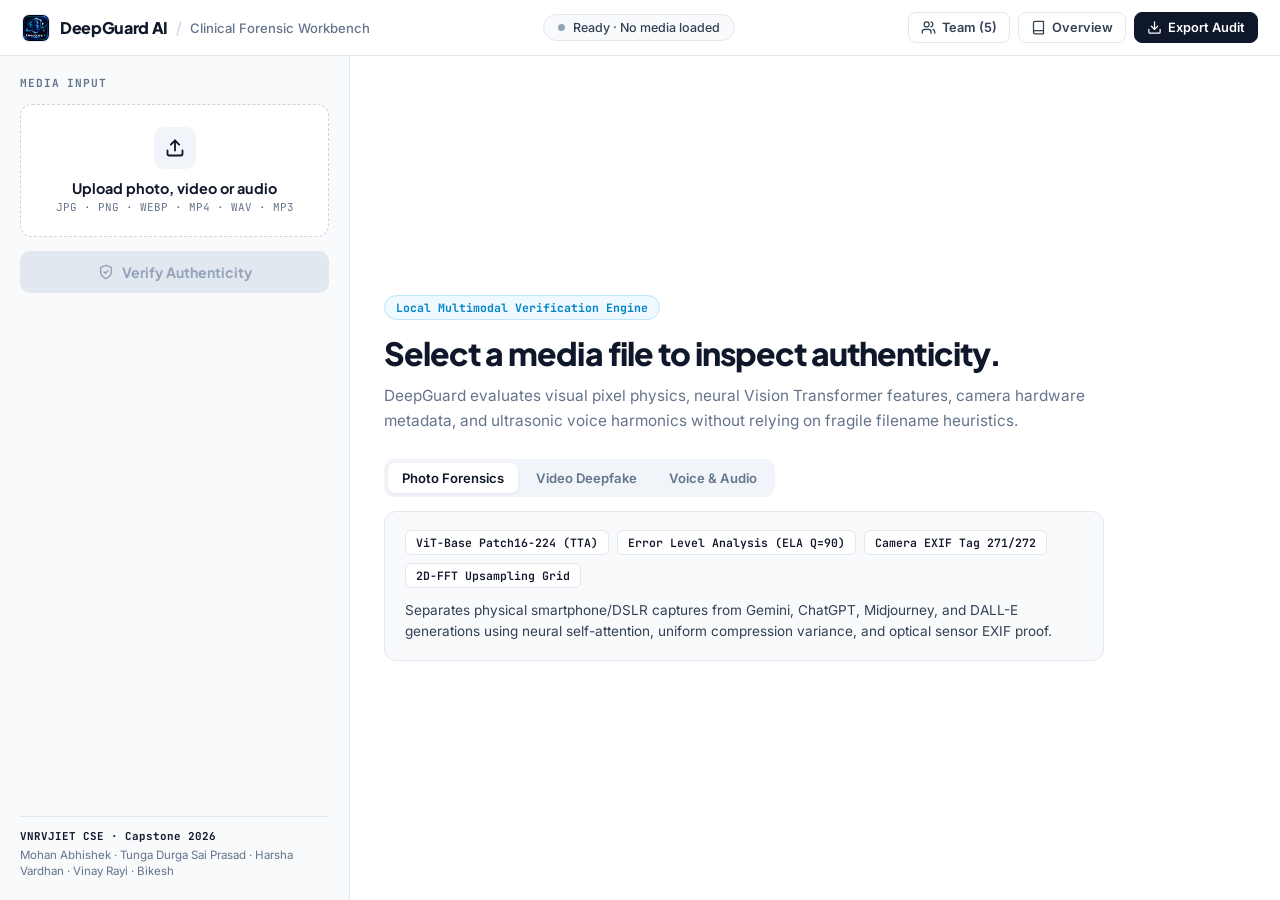
==== commit 3289f148: "fix(backend): reduce real-video/audio false positives with multi-frame ViT + SciPy DSP, remove depar" ====
--- a/frontend/console.html
+++ b/frontend/console.html
@@ -40,7 +40,7 @@
       <div class="topbar-right">
         <button class="btn-ghost" onclick="toggleTeamModal()" title="View Research Team">
           <svg width="15" height="15" viewBox="0 0 24 24" fill="none" stroke="currentColor" stroke-width="2" stroke-linecap="round" stroke-linejoin="round"><path d="M16 21v-2a4 4 0 0 0-4-4H6a4 4 0 0 0-4 4v2"/><circle cx="9" cy="7" r="4"/><path d="M22 21v-2a4 4 0 0 0-3-3.87"/><path d="M16 3.13a4 4 0 0 1 0 7.75"/></svg>
-          <span>Team (6)</span>
+          <span>Team (5)</span>
         </button>
         <a href="website.html" class="btn-ghost">
           <svg width="15" height="15" viewBox="0 0 24 24" fill="none" stroke="currentColor" stroke-width="2" stroke-linecap="round" stroke-linejoin="round"><path d="M4 19.5v-15A2.5 2.5 0 0 1 6.5 2H20v20H6.5a2.5 2.5 0 0 1 0-5H20"/></svg>
@@ -102,7 +102,7 @@
 
         <div class="rail-footer">
           <div class="rail-credit-title">VNRVJIET CSE · Capstone 2026</div>
-          <div class="rail-credit-names">Mohan Abhishek · Tunga Durga Sai Prasad · Harsha Paladi · Harsha Vardhan · Vinay Rayi · Bikesh</div>
+          <div class="rail-credit-names">Mohan Abhishek · Tunga Durga Sai Prasad · Harsha Vardhan · Vinay Rayi · Bikesh</div>
         </div>
       </aside>
 
@@ -244,19 +244,14 @@
           <div class="m-desc">ELA recompression physics, Laplacian photon grain &amp; 2D-FFT analysis</div>
         </div>
         <div class="m-member">
-          <div class="m-role">Audio &amp; Acoustic Forensics</div>
-          <div class="m-name">Harsha Paladi</div>
-          <div class="m-desc">1D-FFT &gt;16kHz vocoder energy probing &amp; audio watermark checks</div>
-        </div>
-        <div class="m-member">
           <div class="m-role">Frontend &amp; Console Engineering</div>
           <div class="m-name">Harsha Vardhan</div>
           <div class="m-desc">Clinical forensic workbench UI/UX, media preview &amp; telemetry views</div>
         </div>
         <div class="m-member">
-          <div class="m-role">Speech &amp; Multimodal Analysis</div>
+          <div class="m-role">Audio, Speech &amp; Multimodal</div>
           <div class="m-name">Vinay Rayi</div>
-          <div class="m-desc">Speech pipeline integration &amp; audio-visual synchronization checks</div>
+          <div class="m-desc">1D-FFT &gt;16kHz vocoder probing, speech pipeline &amp; audio-visual alignment</div>
         </div>
         <div class="m-member">
           <div class="m-role">Data Engineering &amp; Evaluation</div>
